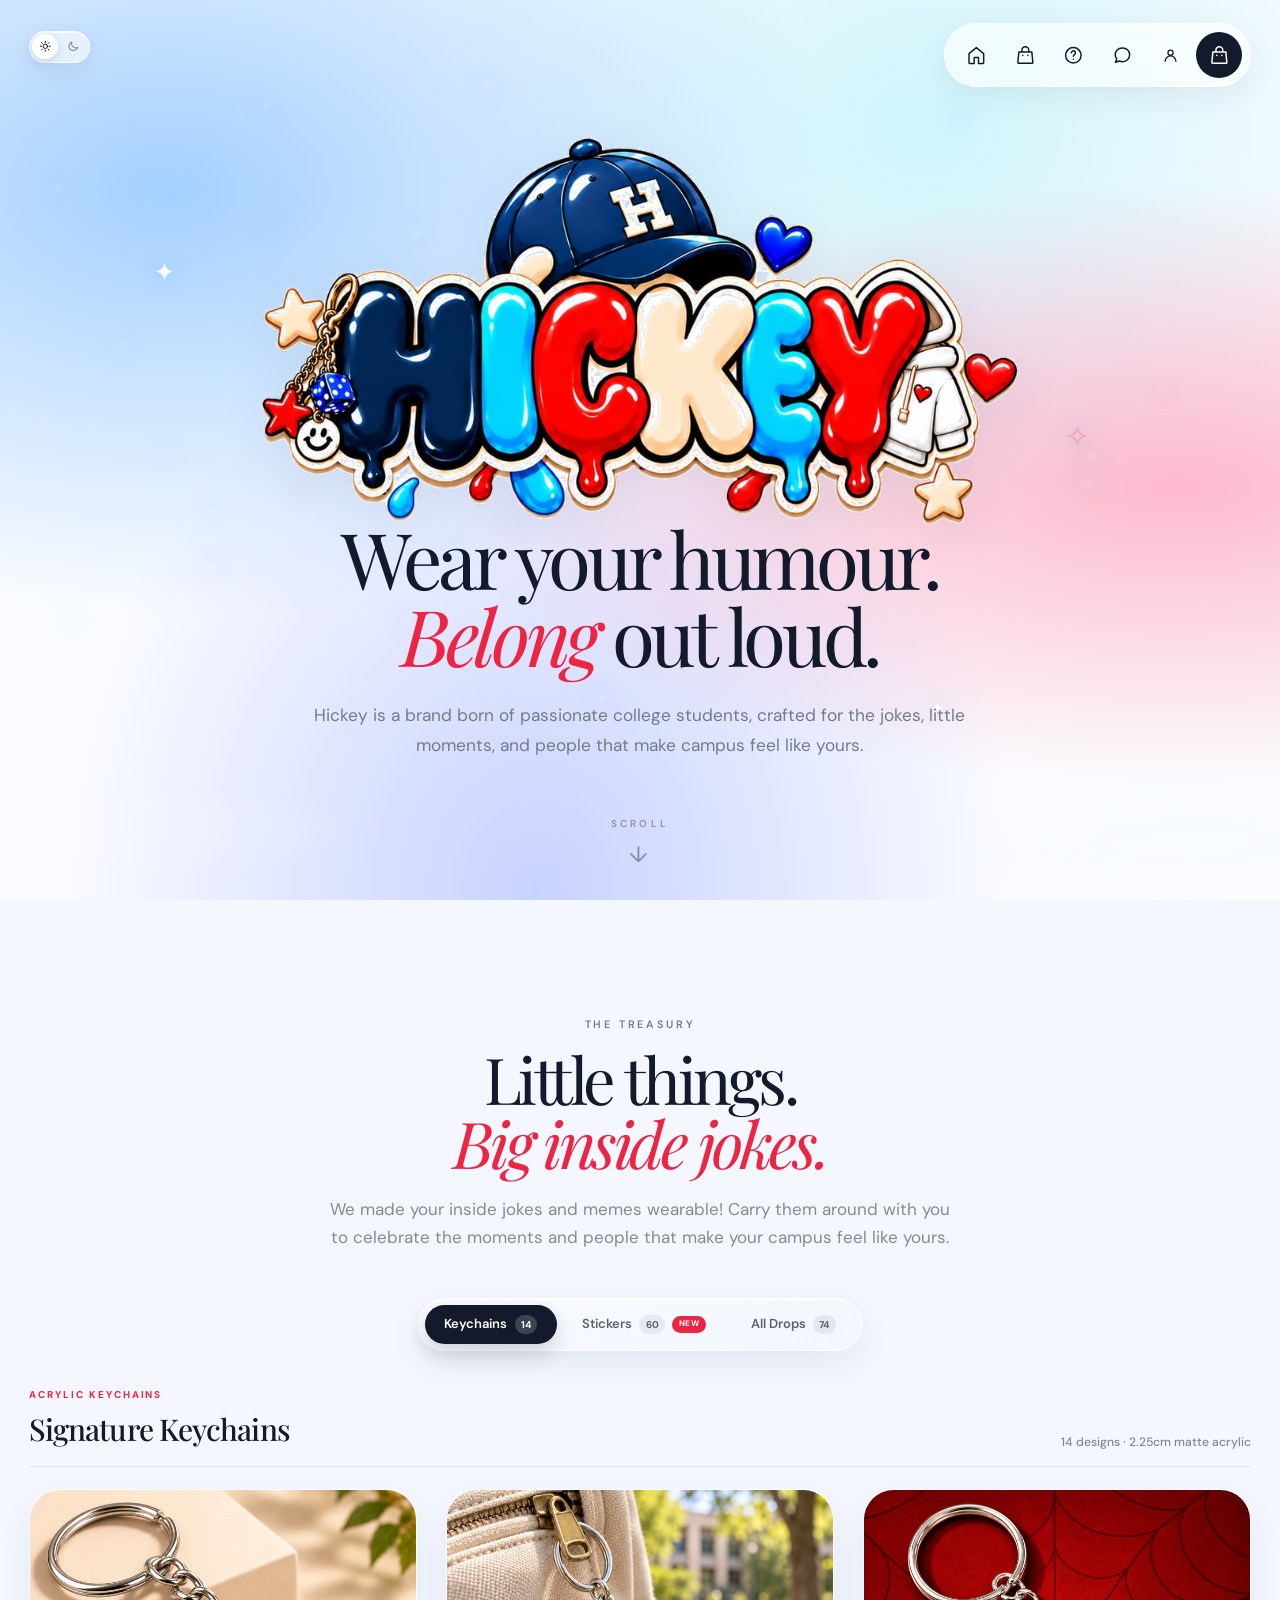
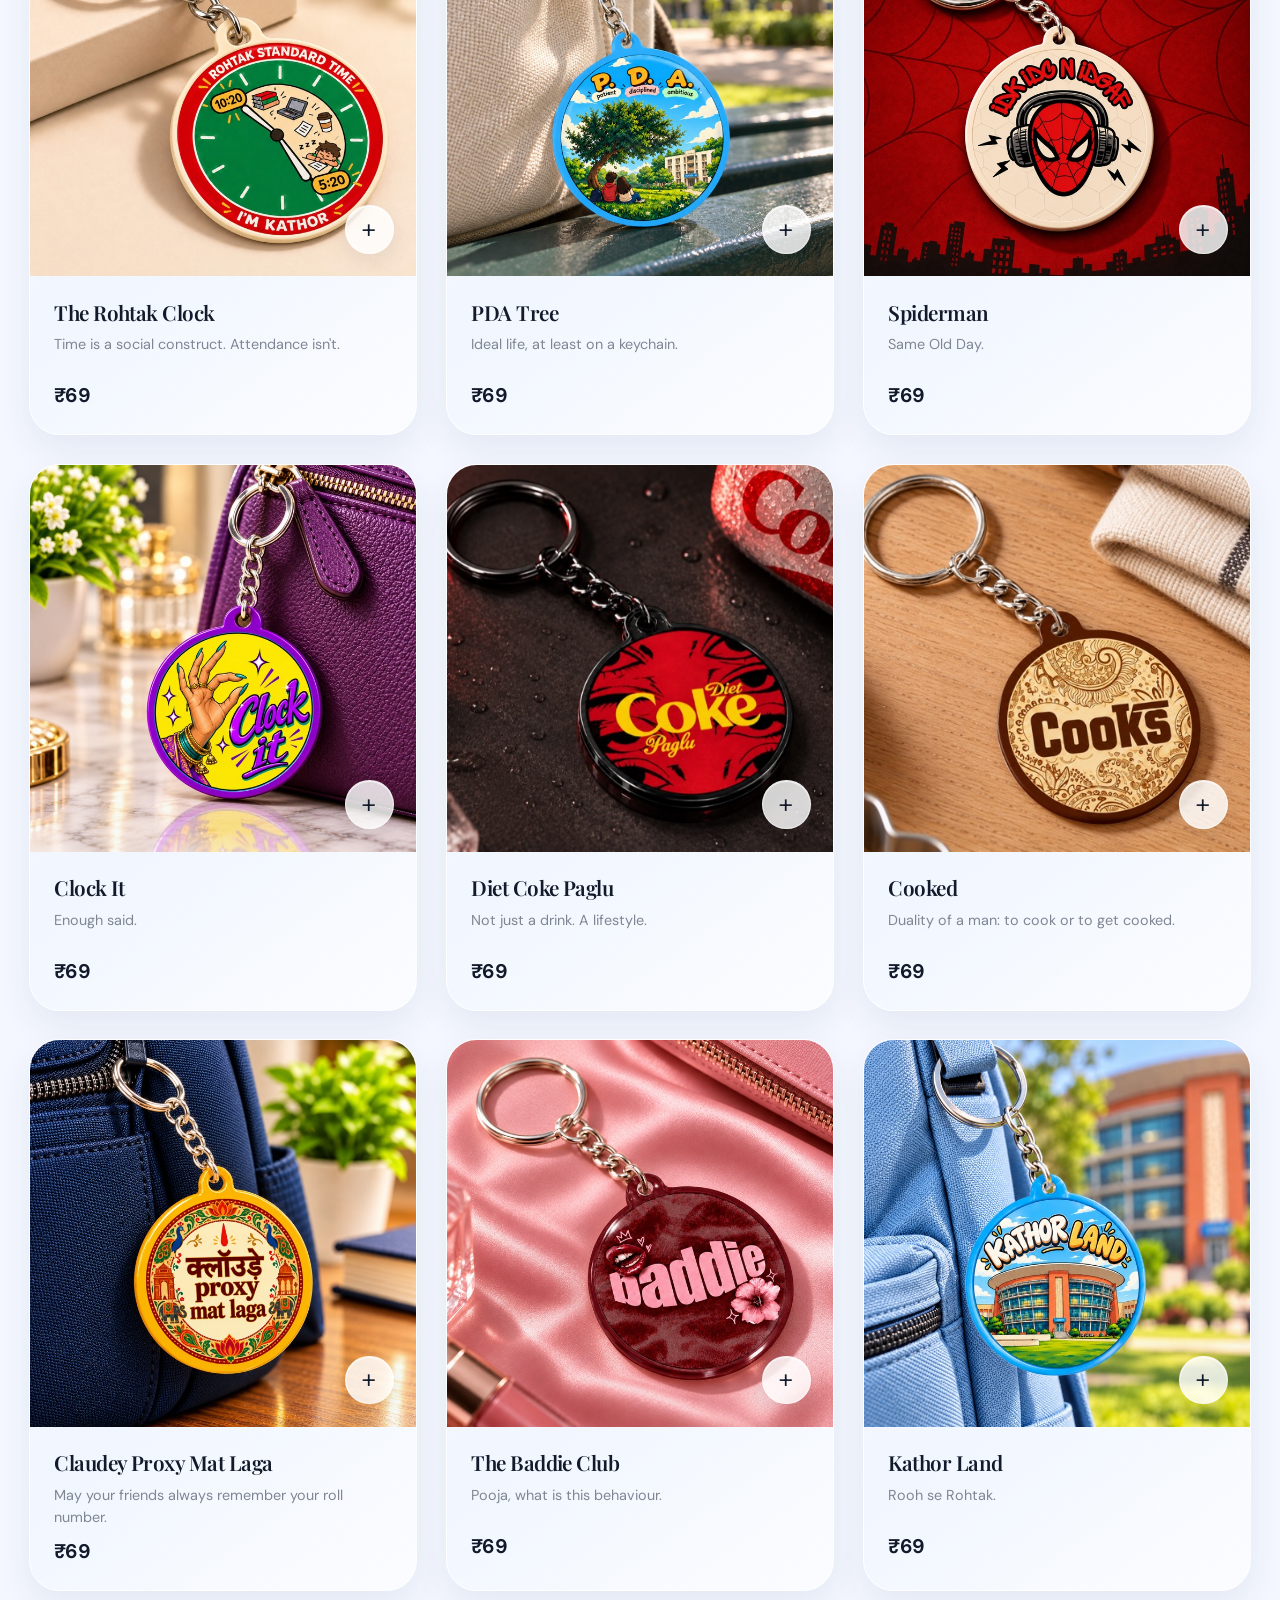
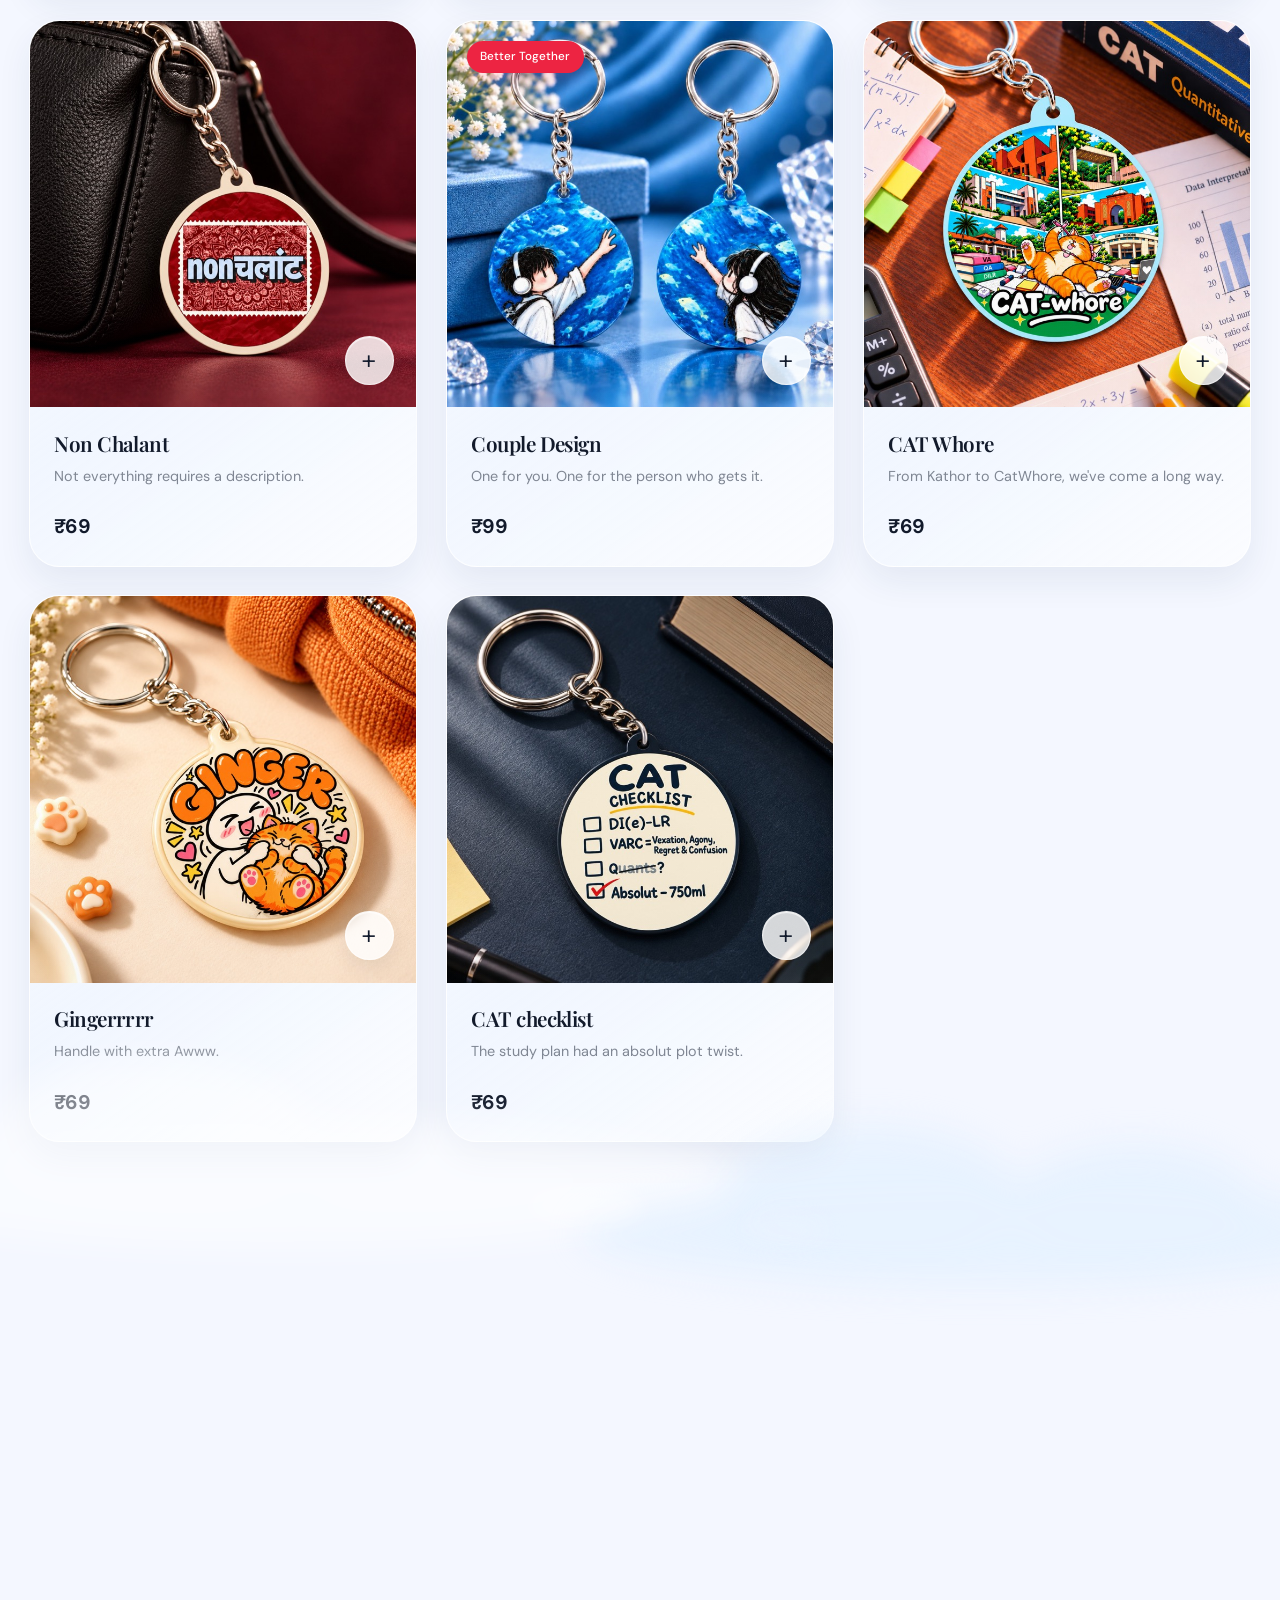
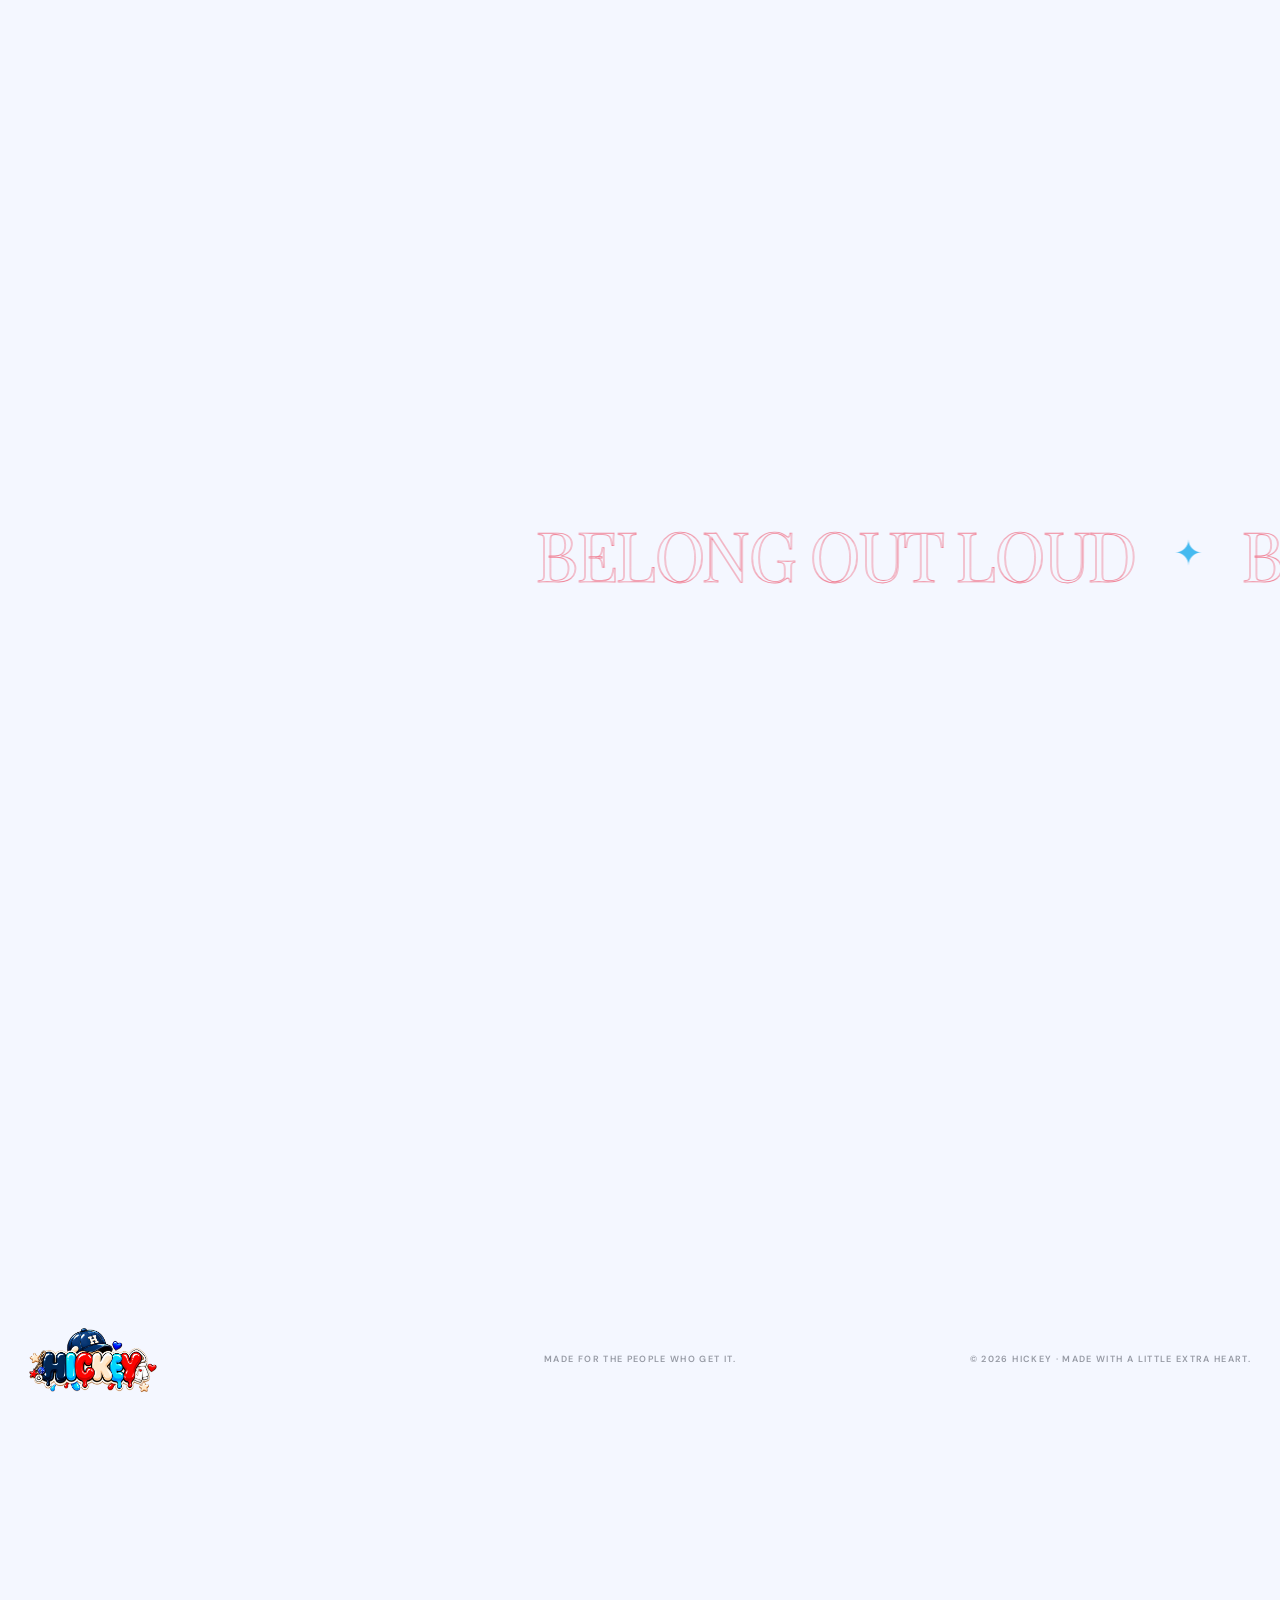
==== index.html @ b0d533a4 "Rebuild logos from high-resolution source artwork" ====
<!doctype html>
<html lang="en">
  <head>
    <meta charset="utf-8">
    <meta name="viewport" content="width=device-width, initial-scale=1, maximum-scale=1, user-scalable=no, viewport-fit=cover">
    <meta name="theme-color" content="#f3f6ff">

    <meta name="description" content="A college inside joke, now wearable. Meet Hickey: little pieces of campus humour, made to keep.">
    <title>Hickey — Wear your humour. Belong out loud.</title>
    <link rel="preconnect" href="https://fonts.googleapis.com">
    <link rel="preconnect" href="https://fonts.gstatic.com" crossorigin>
    <link href="https://fonts.googleapis.com/css2?family=DM+Sans:wght@400;500;600;700&family=Playfair+Display:ital,wght@0,400;0,500;0,600;1,400;1,500&display=swap" rel="stylesheet">
    <link rel="stylesheet" href="styles.css?v=1795721947">
    <script>
      try {
        if (localStorage.getItem("hickey-theme") === "dark") {
          document.documentElement.setAttribute("data-theme", "dark");
        }
      } catch (_) {}
    </script>

    <script src="https://checkout.razorpay.com/v1/checkout.js" defer></script>
    <script src="https://accounts.google.com/gsi/client" async defer></script>
    <script src="stickers-catalog.js?v=1794468130" defer></script>
    <script src="auth-client.js?v=1794468130" defer></script>
    <script src="script.js?v=1795721947" defer></script>
  </head>
  <body>
    <div class="page-glow" aria-hidden="true"></div>
    <div class="grain" aria-hidden="true"></div>

    <button class="theme-slider" id="theme-toggle" type="button" role="switch" aria-checked="false" aria-label="Toggle dark mode" title="Toggle dark mode">
      <span class="theme-slider-icon theme-sun" aria-hidden="true">
        <svg viewBox="0 0 24 24"><circle cx="12" cy="12" r="4.2"/><path d="M12 2.5v2.2M12 19.3v2.2M4.9 4.9l1.6 1.6M17.5 17.5l1.6 1.6M2.5 12h2.2M19.3 12h2.2M4.9 19.1l1.6-1.6M17.5 6.5l1.6-1.6"/></svg>
      </span>
      <span class="theme-slider-icon theme-moon" aria-hidden="true">
        <svg viewBox="0 0 24 24"><path d="M20.2 14.8A8.5 8.5 0 0 1 9.2 3.8a8.5 8.5 0 1 0 11 11Z"/></svg>
      </span>
      <span class="theme-slider-thumb" aria-hidden="true"></span>
    </button>

    <nav class="float-nav" id="float-nav" aria-label="Main navigation">
      <a class="nav-item" href="#home" aria-label="Home" title="Home">
        <svg viewBox="0 0 24 24" aria-hidden="true"><path d="m3.5 10 8.5-7 8.5 7v10.5a1 1 0 0 1-1 1h-5v-7h-5v7h-5a1 1 0 0 1-1-1z"/></svg>
      </a>
      <a class="nav-item" href="#treasury" aria-label="Shop the treasury" title="Shop">
        <svg viewBox="0 0 24 24" aria-hidden="true"><path d="M4.5 8h15l1.2 12a1 1 0 0 1-1 1.1H4.3a1 1 0 0 1-1-1.1zM8 8V6a4 4 0 0 1 8 0v2"/><path d="M9 12v.2M15 12v.2"/></svg>
      </a>
      <a class="nav-item" href="#faq" aria-label="Frequently asked questions" title="FAQs">
        <svg viewBox="0 0 24 24" aria-hidden="true"><circle cx="12" cy="12" r="9"/><path d="M9.7 9a2.35 2.35 0 1 1 3.55 2.03c-.8.46-1.25.96-1.25 1.97M12 16.5v.1"/></svg>
      </a>
      <a class="nav-item" href="#contact" aria-label="Chat with us" title="Chat with us">
        <svg viewBox="0 0 24 24" aria-hidden="true"><path d="M20.5 11.4a8 8 0 0 1-8.4 8 8.8 8.8 0 0 1-3.5-.8L4 20l1.5-3.8a7.5 7.5 0 0 1-1.8-4.8 8 8 0 0 1 8.4-8 8 8 0 0 1 8.4 8Z"/></svg>
      </a>
      <button class="nav-item account-nav" id="open-account" type="button" aria-label="Sign in or create an account" title="Sign in">
        <svg viewBox="0 0 24 24" aria-hidden="true"><circle cx="12" cy="8" r="3.6"/><path d="M4.5 20a7.5 7.5 0 0 1 15 0"/></svg>
      </button>
      <button class="nav-item bag-nav" id="open-bag" aria-label="Open your basket" title="Your basket">
        <svg viewBox="0 0 24 24" aria-hidden="true"><path d="M4.5 8h15l1.2 12a1 1 0 0 1-1 1.1H4.3a1 1 0 0 1-1-1.1zM8 8V6a4 4 0 0 1 8 0v2"/><path d="M9 12v.2M15 12v.2"/></svg>
        <span class="bag-count" id="bag-count" aria-live="polite" hidden>0</span>
      </button>
    </nav>

    <main>
      <section class="hero section-wrap" id="home">
        <div class="hero-spark spark-one" aria-hidden="true">✦</div>
        <div class="hero-spark spark-two" aria-hidden="true">✧</div>
        <div class="hero-spark spark-three" aria-hidden="true">✦</div>
        <div class="firefly-layer" id="firefly-layer" aria-hidden="true"></div>
        <div class="hero-copy">
          <div class="brand-lockup"><img class="hickey-logo" src="assets/hickey-logo-opt.png?v=1795721947" width="960" height="502" fetchpriority="high" decoding="async" alt="Hickey"></div>
          <h1>Wear your humour.<br><em>Belong</em> out loud.</h1>
          <p class="hero-description">Hickey is a brand born of passionate college students, crafted for the jokes, little moments, and people that make campus feel like yours.</p>
          <a class="scroll-cue" href="#treasury"><span>SCROLL</span><span class="scroll-arrow" aria-hidden="true">↓</span></a>
        </div>
      </section>

      <div class="cloud-transition" data-cloud-scroll aria-hidden="true">
        <div class="cloud-form cloud-form-left"></div><div class="cloud-form cloud-form-right"></div>
        <span class="cloud-particle cloud-particle-one"></span><span class="cloud-particle cloud-particle-two"></span>
      </div>

      <section class="treasury section-wrap" id="treasury">
        <div class="section-heading reveal">
          <span class="eyebrow">THE TREASURY</span>
          <h2><span>Little things.</span><br><em><span>Big inside jokes.</span></em></h2>
          <p class="treasury-description">We made your inside jokes and memes wearable! Carry them around with you to celebrate the moments and people that make your campus feel like yours.</p>
        </div>

        <div class="collection-bar-wrap" id="collection-bar-wrap">
          <div class="collection-bar" role="tablist" aria-label="Shop categories">
            <button class="collection-tab is-active" type="button" role="tab" aria-selected="true" data-collection-tab="keychains" data-switch-collection="keychains">
              <span>Keychains</span><em class="tab-count">14</em>
            </button>
            <button class="collection-tab" type="button" role="tab" aria-selected="false" data-collection-tab="stickers" data-switch-collection="stickers">
              <span>Stickers</span><em class="tab-count">60</em><i class="tab-new-dot">NEW</i>
            </button>
            <button class="collection-tab" type="button" role="tab" aria-selected="false" data-collection-tab="all" data-switch-collection="all">
              <span>All Drops</span><em class="tab-count">74</em>
            </button>
          </div>
        </div>

        <div class="collection-panel" id="panel-keychains" data-collection-panel="keychains">
          <div class="collection-subhead">
            <div>
              <span class="collection-kicker">ACRYLIC KEYCHAINS</span>
              <h3>Signature Keychains</h3>
            </div>
            <span class="collection-meta">14 designs · 2.25cm matte acrylic</span>
          </div>
        <div class="product-grid" id="product-grid">
          <article class="product-card snap-tile" data-product-id="kathor-clock">
            <div class="product-photo"><img src="assets/keychain-products-opt/01-rohtak-standard-time.jpg" width="720" height="720" alt="The Rohtak Clock keychain" loading="lazy" decoding="async"><button class="add-button" data-add="kathor-clock" aria-label="Add The Rohtak Clock to your basket">+</button></div>
            <div class="product-info"><h3>The Rohtak Clock</h3><p>Time is a social construct. Attendance isn't.</p><div class="product-price"><strong>₹69</strong></div></div>
          </article>
          <article class="product-card snap-tile" data-product-id="pda">
            <div class="product-photo"><img src="assets/keychain-products-opt/02-pda-campus.jpg" width="720" height="720" alt="PDA Tree keychain" loading="lazy" decoding="async"><button class="add-button" data-add="pda" aria-label="Add PDA Tree to your basket">+</button></div>
            <div class="product-info"><h3>PDA Tree</h3><p>Ideal life, at least on a keychain.</p><div class="product-price"><strong>₹69</strong></div></div>
          </article>
          <article class="product-card snap-tile" data-product-id="submit-mode">
            <div class="product-photo"><img src="assets/keychain-products-opt/03-atp-submit.jpg" width="720" height="720" alt="Spiderman keychain" loading="lazy" decoding="async"><button class="add-button" data-add="submit-mode" aria-label="Add Spiderman to your basket">+</button></div>
            <div class="product-info"><h3>Spiderman</h3><p>Same Old Day.</p><div class="product-price"><strong>₹69</strong></div></div>
          </article>
          <article class="product-card snap-tile" data-product-id="clock-it">
            <div class="product-photo"><img src="assets/keychain-products-opt/04-clock-it.jpg" width="720" height="720" alt="Clock It keychain" loading="lazy" decoding="async"><button class="add-button" data-add="clock-it" aria-label="Add Clock It to your basket">+</button></div>
            <div class="product-info"><h3>Clock It</h3><p>Enough said.</p><div class="product-price"><strong>₹69</strong></div></div>
          </article>
          <article class="product-card snap-tile" data-product-id="coke-paglu">
            <div class="product-photo"><img src="assets/keychain-products-opt/05-diet-coke-paglu.jpg" width="720" height="720" alt="Diet Coke Paglu keychain" loading="lazy" decoding="async"><button class="add-button" data-add="coke-paglu" aria-label="Add Diet Coke Paglu to your basket">+</button></div>
            <div class="product-info"><h3>Diet Coke Paglu</h3><p>Not just a drink. A lifestyle.</p><div class="product-price"><strong>₹69</strong></div></div>
          </article>
          <article class="product-card snap-tile" data-product-id="cooks">
            <div class="product-photo"><img src="assets/keychain-products-opt/06-cooks.jpg" width="720" height="720" alt="Cooked keychain" loading="lazy" decoding="async"><button class="add-button" data-add="cooks" aria-label="Add Cooked to your basket">+</button></div>
            <div class="product-info"><h3>Cooked</h3><p>Duality of a man: to cook or to get cooked.</p><div class="product-price"><strong>₹69</strong></div></div>
          </article>
          <article class="product-card snap-tile" data-product-id="proxy-pass">
            <div class="product-photo"><img src="assets/keychain-products-opt/07-proxy-mat-laga.jpg" width="720" height="720" alt="Claudey Proxy Mat Laga keychain" loading="lazy" decoding="async"><button class="add-button" data-add="proxy-pass" aria-label="Add Claudey Proxy Mat Laga to your basket">+</button></div>
            <div class="product-info"><h3>Claudey Proxy Mat Laga</h3><p>May your friends always remember your roll number.</p><div class="product-price"><strong>₹69</strong></div></div>
          </article>
          <article class="product-card snap-tile" data-product-id="baddie">
            <div class="product-photo"><img src="assets/keychain-products-opt/08-baddie.jpg" width="720" height="720" alt="The Baddie Club keychain" loading="lazy" decoding="async"><button class="add-button" data-add="baddie" aria-label="Add The Baddie Club to your basket">+</button></div>
            <div class="product-info"><h3>The Baddie Club</h3><p>Pooja, what is this behaviour.</p><div class="product-price"><strong>₹69</strong></div></div>
          </article>
          <article class="product-card snap-tile" data-product-id="kathor-land">
            <div class="product-photo"><img src="assets/keychain-products-opt/09-kathor-land.jpg" width="720" height="720" alt="Kathor Land keychain" loading="lazy" decoding="async"><button class="add-button" data-add="kathor-land" aria-label="Add Kathor Land to your basket">+</button></div>
            <div class="product-info"><h3>Kathor Land</h3><p>Rooh se Rohtak.</p><div class="product-price"><strong>₹69</strong></div></div>
          </article>
          <article class="product-card snap-tile" data-product-id="nonchalant">
            <div class="product-photo"><img src="assets/keychain-products-opt/11-nonchalant.jpg" width="720" height="720" alt="Non Chalant keychain" loading="lazy" decoding="async"><button class="add-button" data-add="nonchalant" aria-label="Add Non Chalant to your basket">+</button></div>
            <div class="product-info"><h3>Non Chalant</h3><p>Not everything requires a description.</p><div class="product-price"><strong>₹69</strong></div></div>
          </article>
          <article class="product-card snap-tile" data-product-id="two-friends">
            <div class="product-photo"><span class="badge">Better Together</span><img src="assets/keychain-products-opt/12-two-friends.jpg" width="720" height="720" alt="Couple Design matching keychains" loading="lazy" decoding="async"><button class="add-button" data-add="two-friends" aria-label="Add Couple Design matching pair to your basket">+</button></div>
            <div class="product-info"><h3>Couple Design</h3><p>One for you. One for the person who gets it.</p><div class="product-price"><strong>₹99</strong></div></div>
          </article>
          <article class="product-card snap-tile" data-product-id="campus-cat-nap">
            <div class="product-photo"><img src="assets/keychain-products-opt/13-cat-whore-campus-nap.jpg" width="720" height="720" alt="CAT Whore keychain" loading="lazy" decoding="async"><button class="add-button" data-add="campus-cat-nap" aria-label="Add CAT Whore to your basket">+</button></div>
            <div class="product-info"><h3>CAT Whore</h3><p>From Kathor to CatWhore, we've come a long way.</p><div class="product-price"><strong>₹69</strong></div></div>
          </article>
          <article class="product-card snap-tile" data-product-id="clinger-cat-club">
            <div class="product-photo"><img src="assets/keychain-products-opt/14-clinger-cat-club.jpg" width="720" height="720" alt="Gingerrrrr keychain" loading="lazy" decoding="async"><button class="add-button" data-add="clinger-cat-club" aria-label="Add Gingerrrrr to your basket">+</button></div>
            <div class="product-info"><h3>Gingerrrrr</h3><p>Handle with extra Awww.</p><div class="product-price"><strong>₹69</strong></div></div>
          </article>
          <article class="product-card snap-tile" data-product-id="same-old-day">
            <div class="product-photo"><img src="assets/keychain-products-opt/15-same-old-day.jpg" width="720" height="720" alt="CAT checklist keychain" loading="lazy" decoding="async"><button class="add-button" data-add="same-old-day" aria-label="Add CAT checklist to your basket">+</button></div>
            <div class="product-info"><h3>CAT checklist</h3><p>The study plan had an absolut plot twist.</p><div class="product-price"><strong>₹69</strong></div></div>
          </article>
        </div>
        </div>

        <div class="collection-panel" id="panel-stickers" data-collection-panel="stickers" hidden>
          <div class="collection-subhead" id="stickers">
            <div>
              <span class="collection-kicker">DIE-CUT VINYL DROPS</span>
              <h3>Campus Stickers</h3>
            </div>
            <span class="collection-meta">60 waterproof vinyl stickers · From ₹29</span>
          </div>

          <div class="stickers-toolbar">
            <div class="sticker-pack-filters" id="sticker-pack-filters" role="tablist" aria-label="Filter stickers by category"></div>
            <div class="stickers-toolbar-right">
              <span class="sticker-count-label" id="sticker-count-label">60 stickers · 5 categories</span>
            </div>
          </div>

          <div class="sticker-showcase" id="sticker-showcase"></div>
        </div>
      </section>

      <div class="cloud-transition" data-cloud-scroll aria-hidden="true">
        <div class="cloud-form cloud-form-left"></div><div class="cloud-form cloud-form-right"></div>
        <span class="cloud-particle cloud-particle-one"></span><span class="cloud-particle cloud-particle-two"></span>
      </div>

      <section class="faq-section section-wrap" id="faq">
        <div class="faq-panel reveal">
          <div class="faq-heading">
            <div class="faq-heading-copy">
              <span class="eyebrow">THE HICKEY HELP DESK · NO BORING ANSWERS</span>
              <h2>Questions you<br><em>definitely have.</em></h2>
              <p>A few things you might be wondering. Or not. We're answering anyway.</p>
            </div>
            <div class="faq-graphic" aria-hidden="true">
              <div class="faq-graphic-pill"><span class="faq-badge-dot">✦</span><span>CAMPUS LORE</span></div>
              <div class="faq-graphic-art">
                <span class="faq-sparkle sp-1">✧</span>
                <span class="faq-sparkle sp-2">✦</span>
                <span class="faq-sparkle sp-3">★</span>
                <div class="faq-bubble b-1"><span class="bubble-emoji">💭</span><span class="bubble-text">“Wait, what?”</span></div>
                <div class="faq-bubble b-2"><span class="bubble-tag">ANSWERED</span></div>
              </div>
            </div>
          </div>
          <div class="faq-window">
<div class="faq-list" id="faq-list" role="group" aria-label="Hickey frequently asked questions">
            <button class="faq-item" type="button" aria-controls="faq-answer-card" data-faq-index="01" data-answer="A lifestyle brand for people who think life is too serious and their stuff shouldn&#x27;t be. We make things that let you express yourself without having to explain yourself. From accessories and stickers to T-shirts, caps, and a lot more, we&#x27;re here to give your everyday a little more personality. Your stuff deserves lore too." aria-pressed="false"><span class="faq-number" aria-hidden="true"><svg class="faq-icon" viewBox="0 0 24 24" focusable="false"><path d="M20 13.5 13.5 20a2 2 0 0 1-2.8 0L4 13.3V4h9.3l6.7 6.7a2 2 0 0 1 0 2.8Z"/><circle cx="8.5" cy="8.5" r="1"/></svg></span><span class="faq-question">Okay, but what even is Hickey?</span><span class="faq-toggle" aria-hidden="true">↗</span></button>
            <button class="faq-item" type="button" aria-controls="faq-answer-card" data-faq-index="02" data-answer="Good things take time. Sadly, teleportation isn&#x27;t an option yet. Your order can take up to a week to arrive. We&#x27;ll do our best to get it to you ASAP, so you can start showing off your new favourite thing." aria-pressed="false"><span class="faq-number" aria-hidden="true"><svg class="faq-icon" viewBox="0 0 24 24" focusable="false"><circle cx="12" cy="12" r="9"/><path d="M12 7v5l3.5 2"/></svg></span><span class="faq-question">When will my order arrive?</span><span class="faq-toggle" aria-hidden="true">↗</span></button>
            <button class="faq-item" type="button" aria-controls="faq-answer-card" data-faq-index="03" data-answer="Well, that&#x27;s not the plot twist we wanted. Contact us through the email listed on our website with your order details and a few photos of the damage. We&#x27;ll look into it and do our best to help. No need to assemble a legal team just yet." aria-pressed="false"><span class="faq-number" aria-hidden="true"><svg class="faq-icon" viewBox="0 0 24 24" focusable="false"><path d="M12 20s-7-4.4-7-10a4 4 0 0 1 7-2.6A4 4 0 0 1 19 10c0 5.6-7 10-7 10Z"/><path d="M9 12h6"/></svg></span><span class="faq-question">What if my order arrives damaged?</span><span class="faq-toggle" aria-hidden="true">↗</span></button>
            <button class="faq-item" type="button" aria-controls="faq-answer-card" data-faq-index="04" data-answer="Character development is encouraged. Impulse purchases are a different conversation. But once an order is placed, the plot gets complicated. All sales are final, and we don&#x27;t accept returns." aria-pressed="false"><span class="faq-number" aria-hidden="true"><svg class="faq-icon" viewBox="0 0 24 24" focusable="false"><path d="M20 7v5h-5M4 17v-5h5"/><path d="M5.5 9a7 7 0 0 1 11.7-2L20 12M4 12l2.8 5a7 7 0 0 0 11.7-2"/></svg></span><span class="faq-question">Can I return or cancel my order?</span><span class="faq-toggle" aria-hidden="true">↗</span></button>
            <button class="faq-item" type="button" aria-controls="faq-answer-card" data-faq-index="05" data-answer="A bunch of people with questionable ideas and access to a keychain supplier. The rest is history. Meet the people behind Hickey: Rohan Ranjit, Prabhu Agarwal, Harjaap Singh, Chaitanya Agarwal and Naman Navlani. Five people, one brand, and an ever-growing list of ideas. What could possibly go wrong?" aria-pressed="false"><span class="faq-number" aria-hidden="true"><svg class="faq-icon" viewBox="0 0 24 24" focusable="false"><circle cx="9" cy="8" r="3"/><path d="M3.5 19v-1.2A4.8 4.8 0 0 1 8.3 13h1.4a4.8 4.8 0 0 1 4.8 4.8V19"/><path d="M15 5.3a3 3 0 0 1 0 5.4M17 13.4a4.5 4.5 0 0 1 3.5 4.4V19"/></svg></span><span class="faq-question">Who&#x27;s behind this operation?</span><span class="faq-toggle" aria-hidden="true">↗</span></button>
            <button class="faq-item" type="button" aria-controls="faq-answer-card" data-faq-index="06" data-answer="PLEASE DO. Some of our best ideas might come from people who spend too much time thinking about tiny accessories. We&#x27;d like to think we&#x27;re in good company. Head to the Contact Us section of our website and send your ideas our way. Who knows? Your 2 AM brainwave might just become our next drop." aria-pressed="false"><span class="faq-number" aria-hidden="true"><svg class="faq-icon" viewBox="0 0 24 24" focusable="false"><path d="M9 18h6M10 21h4M8.5 14.5a6 6 0 1 1 7 0c-.8.6-1.3 1.5-1.5 2.5h-4c-.2-1-.7-1.9-1.5-2.5Z"/><path d="M12 2v1M4.9 4.9l.8.8M19.1 4.9l-.8.8"/></svg></span><span class="faq-question">Can I suggest a design?</span><span class="faq-toggle" aria-hidden="true">↗</span></button>
            <button class="faq-item" type="button" aria-controls="faq-answer-card" data-faq-index="07" data-answer="We&#x27;ve put up our best prices, keeping the student budget in mind. We know the struggle. Keep an eye out for offers, too. You never know when something good might drop. Broke is temporary. Drip is forever. Though we&#x27;d advise you to keep your mess budget separate from your drip budget." aria-pressed="false"><span class="faq-number" aria-hidden="true"><svg class="faq-icon" viewBox="0 0 24 24" focusable="false"><path d="M4 5h16v4a3 3 0 0 0 0 6v4H4v-4a3 3 0 0 0 0-6V5Z"/><path d="M12 7v2M12 15v2M12 10v4"/></svg></span><span class="faq-question">Any discounts, or must I use my student budget?</span><span class="faq-toggle" aria-hidden="true">↗</span></button>
            <button class="faq-item" type="button" aria-controls="faq-answer-card" data-faq-index="08" data-answer="Oh, you have NO idea. We&#x27;re doing regular drops, with new designs and product categories brewing behind the scenes. Stickers, T-shirts, caps, and plenty more are in the works. This is just one of many drops to come. Stay tuned, stay chronically online, and keep an eye out. The lore is loading." aria-pressed="false"><span class="faq-number" aria-hidden="true"><svg class="faq-icon" viewBox="0 0 24 24" focusable="false"><path d="M5 4h14v16H5zM8 8h8M8 12h8M8 16h5"/><path d="M3 6v15h14"/></svg></span><span class="faq-question">Is this the entire catalogue?</span><span class="faq-toggle" aria-hidden="true">↗</span></button>
            <button class="faq-item" type="button" aria-controls="faq-answer-card" data-faq-index="09" data-answer="And waste a perfectly good personality on just your keys? Absolutely not. Bags, backpacks, zippers, pencil cases — anywhere that needs a little more personality. Express yourself. Your plain backpack has suffered enough." aria-pressed="false"><span class="faq-number" aria-hidden="true"><svg class="faq-icon" viewBox="0 0 24 24" focusable="false"><rect x="5" y="7" width="14" height="14" rx="3"/><path d="M9 7V5a3 3 0 0 1 6 0v2M5 12h14M12 12v4"/></svg></span><span class="faq-question">Can I put the keychains somewhere other than my keys?</span><span class="faq-toggle" aria-hidden="true">↗</span></button>
          </div>
          <div class="faq-answer-card" id="faq-answer-card" aria-live="polite" aria-atomic="true"><div class="faq-answer-top"><span class="faq-answer-label" id="faq-answer-label">NOW READING · QUESTION 01</span><span class="faq-answer-flair" aria-hidden="true">✦</span></div><h3 id="faq-selected-question">Okay, but what even is Hickey?</h3><p id="faq-selected-answer">A lifestyle brand for people who think life is too serious and their stuff shouldn't be. We make things that let you express yourself without having to explain yourself. From accessories and stickers to T-shirts, caps, and a lot more, we're here to give your everyday a little more personality. Your stuff deserves lore too.</p></div>
</div>
        </div>
      </section>

      <div class="marquee" aria-hidden="true"><div class="marquee-track" id="marquee-track"><div class="marquee-flow"><span>BELONG OUT LOUD</span><i>✦</i><span>BELONG OUT LOUD</span><i>✦</i><span>BELONG OUT LOUD</span><i>✦</i><span>BELONG OUT LOUD</span><i>✦</i></div></div></div>

      <section class="join section-wrap" id="contact">
        <div class="join-card reveal">
          <div class="join-spark" aria-hidden="true">✦</div>
          <span class="eyebrow">YOUR TURN TO CREATE</span>
          <h2>Got a thought? <em>Send it over.</em></h2>
          <p>Pitch a new inside joke, tell us what’s on your mind, or dream up a tiny legend made just for you.</p>
          <div class="join-actions">
            <button class="button button-red" type="button" data-contact-type="suggestion">Suggest an idea <span aria-hidden="true">✦</span></button>
            <button class="button button-outline" type="button" data-contact-type="feedback">Feedback or a question <span aria-hidden="true">↗</span></button>
          </div>
          <div class="join-custom-action">
            <span class="custom-divider" aria-hidden="true">OR GO FULL ONE-OF-ONE</span>
            <button class="button button-custom" type="button" data-contact-type="custom">Request a custom design <span aria-hidden="true">✳</span></button>
            <small>For a highly personalized design made in a small production run.</small>
          </div>
        </div>
      </section>
    </main>

    <footer class="site-footer section-wrap">
      <a class="footer-logo" href="#home" aria-label="Hickey home"><img src="assets/hickey-logo-opt.png?v=1795721947" width="960" height="502" loading="lazy" decoding="async" alt=""></a>
      <span>MADE FOR THE PEOPLE WHO GET IT.</span>
      <span>© <span id="year"></span> HICKEY · MADE WITH A LITTLE EXTRA HEART.</span>
      
    </footer>

    <div class="contact-layer" id="contact-layer" aria-hidden="true">
      <section class="contact-card" role="dialog" aria-modal="true" aria-labelledby="contact-title">
        <button class="icon-button contact-close" id="close-contact" type="button" aria-label="Close form">×</button>
        <span class="eyebrow" id="contact-eyebrow">A LITTLE IDEA, BIG LORE</span>
        <h2 id="contact-title">Pitch us a <em>new inside joke.</em></h2>
        <p class="contact-intro" id="contact-intro">What should we make next? Give us the punchline, the reference, or just the chaotic first thought.</p>
        <form id="contact-form">
          <label class="contact-field-label" for="contact-message">Your message</label>
          <textarea id="contact-message" name="message" rows="4" maxlength="1600" required placeholder="Type your idea here…"></textarea>
          <div class="contact-extra" id="contact-extra" hidden>
            <label class="contact-field-label" for="contact-name">Name <span>(optional)</span></label>
            <input id="contact-name" name="name" autocomplete="name" maxlength="100" placeholder="What should we call you?">
            <label class="contact-field-label" for="contact-quantity" id="contact-quantity-label" hidden>Small production run <span>(rough estimate)</span></label>
            <input id="contact-quantity" name="quantity" type="number" min="2" max="100" placeholder="How many pieces?" hidden>
          </div>
          <button class="button button-dark contact-submit" id="contact-submit" type="submit">Send</button>
          <p class="contact-note" id="contact-note" role="status">Your message goes directly to our team in our store dashboard.</p>
        </form>

        <div class="contact-team" aria-label="Direct team contacts">
          <span class="contact-team-title">Or call / WhatsApp us directly:</span>
          <div class="contact-team-list">
            <a class="contact-team-chip" href="tel:+918956442297"><span>Prabhu</span><strong>+91 89564 42297</strong></a>
            <a class="contact-team-chip" href="tel:+918707312125"><span>Chaitanya</span><strong>+91 87073 12125</strong></a>
            <a class="contact-team-chip" href="tel:+918660850435"><span>Rohan</span><strong>+91 86608 50435</strong></a>
            <a class="contact-team-chip" href="tel:+918770794490"><span>Naman Navlani</span><strong>+91 87707 94490</strong></a>
            <a class="contact-team-chip" href="tel:+917015338429"><span>Harjaap</span><strong>+91 70153 38429</strong></a>
          </div>
        </div>
      </section>
    </div>
    <div class="scrim" id="scrim"></div>
    <div class="product-preview-layer" id="product-preview-layer" aria-hidden="true">
      <section class="product-preview" role="dialog" aria-modal="true" aria-labelledby="preview-title">
        <button class="icon-button preview-close" id="close-product-preview" aria-label="Close product preview">×</button>
        <div class="preview-photo"><img id="preview-image" src="" alt=""></div>
        <div class="preview-copy">
          <span class="eyebrow" id="preview-eyebrow">A LITTLE CAMPUS LEGEND</span>
          <h2 id="preview-title"></h2>
          <p id="preview-description"></p>
          <div class="preview-specs" aria-label="Product specifications">
            <div class="spec-pill"><span>Size</span><strong id="preview-spec-size">2.25cm radius</strong></div>
            <div class="spec-pill"><span>Material</span><strong id="preview-spec-material">Acrylic</strong></div>
          </div>
          <div class="preview-purchase"><strong id="preview-price"></strong><span>· UPI via Razorpay</span></div>
          <button class="button button-dark preview-add" id="preview-add" type="button">Add to basket <span aria-hidden="true">＋</span></button>
          <div class="preview-quantity" id="preview-quantity" aria-label="Product quantity" hidden><button type="button" id="preview-minus" aria-label="Remove one">−</button><span id="preview-quantity-count" aria-live="polite">1</span><button type="button" id="preview-plus" aria-label="Add one">+</button></div>
          <p class="preview-note" id="preview-note">A small keepsake for your keys, bag, or favourite person.</p>
        </div>
      </section>
    </div>
    <aside class="basket-drawer" id="basket-drawer" aria-labelledby="basket-title" aria-hidden="true">
      <div class="drawer-head"><h2 id="basket-title"><svg class="drawer-bag-icon" viewBox="0 0 24 24" aria-hidden="true"><path d="M4.5 8h15l1.2 12a1 1 0 0 1-1 1.1H4.3a1 1 0 0 1-1-1.1zM8 8V6a4 4 0 0 1 8 0v2"/></svg>Your Basket</h2><button class="icon-button close-bag" id="close-bag" aria-label="Close basket">×</button></div>
      <div class="basket-items" id="basket-items"></div>
      <div class="basket-empty" id="basket-empty"><div class="empty-star">✦</div><h3>Your basket is waiting.</h3><p>Pop a little joy in there.</p><button class="button button-dark" id="empty-shop">Explore the Treasury</button></div>
      <div class="drawer-bottom" id="drawer-bottom">
        <div class="basket-total"><span>Total</span><strong id="basket-total">₹0</strong></div>
        <button class="button button-dark place-order" id="start-checkout">Continue to checkout</button>
        <p class="drawer-note">Secure UPI payment by Razorpay at checkout.</p>
      </div>
    </aside>

    <div class="checkout-layer" id="checkout-layer" aria-hidden="true">
      <section class="checkout-card" role="dialog" aria-modal="true" aria-labelledby="checkout-title">
        <button class="icon-button checkout-close" id="close-checkout" aria-label="Close checkout">×</button>
        <div class="checkout-layout" id="checkout-layout">
          <aside class="checkout-summary-panel" aria-label="Your order summary">
            <a class="checkout-brand" href="#home"><img src="assets/hickey-logo-opt.png?v=1795721947" width="960" height="502" loading="lazy" decoding="async" alt="Hickey"></a>
            <h3>Basket<br><em>of joy.</em></h3>
            <div class="checkout-summary-items" id="checkout-summary-items"></div>
            <div class="checkout-summary-total"><span>Total</span><strong id="checkout-sidebar-total">₹0</strong></div>
            <p class="checkout-summary-foot"><span aria-hidden="true">✦</span> Carefully packed, ready to make someone smile.</p>
          </aside>
          <div class="checkout-content" id="checkout-content">
          <div class="checkout-step-label"><span>01</span><span>DELIVERY &amp; PAYMENT</span></div>
          <span class="eyebrow">ALMOST THERE</span>
          <h2 id="checkout-title">Your Hickey is <em>almost home.</em></h2>
          <p class="checkout-intro" id="checkout-intro">Where should we send your inside joke?</p>
          <form id="checkout-form">
            <label class="field"><span class="sr-only">Delivery address (include dorm number)</span><svg class="field-icon" viewBox="0 0 24 24" aria-hidden="true"><path d="M19 10c0 5-7 11-7 11S5 15 5 10a7 7 0 1 1 14 0Z"/><circle cx="12" cy="10" r="2.2"/></svg><input name="address" autocomplete="street-address" placeholder="Address (include dorm number)" required minlength="8"></label>
            <label class="field"><span class="sr-only">Phone number</span><svg class="field-icon" viewBox="0 0 24 24" aria-hidden="true"><path d="M7 3h3l1.5 4-2 1.7a15 15 0 0 0 5.8 5.8L17 12.5l4 1.5v3a3 3 0 0 1-3.2 3A16.8 16.8 0 0 1 4 6.2 3 3 0 0 1 7 3Z"/></svg><input name="phone" autocomplete="tel" placeholder="Phone number" inputmode="tel" required minlength="10" maxlength="15"></label>
            <div class="order-summary"><span id="checkout-item-summary">0 item(s)</span><strong id="checkout-total">₹0</strong></div>
            <fieldset class="payment-methods">
              <legend>Payment</legend>
              <div class="payment-choice selected"><span class="payment-mark" aria-hidden="true"></span><span><strong>Razorpay Checkout</strong><small>UPI and other methods enabled for this account</small></span><span class="razorpay-wordmark">razorpay</span></div>
            </fieldset>
            <button class="button button-dark submit-order" id="submit-order" type="submit">Continue to secure payment</button>
            <p class="payment-message" id="payment-message" role="status"></p>
            <p class="secure-note"><span aria-hidden="true">✦</span> Your details stay with Hickey and are used to deliver your order.</p>
          </form>
          </div>
        </div>
        <div class="order-success" id="order-success" hidden>
          <div class="success-check">✓</div>
          <span class="eyebrow">YOU’RE ONE OF US NOW</span>
          <h2 id="success-title">Your inside joke is <em>on its way.</em></h2>
          <p id="success-message">We’ll be in touch when your Hickey is getting ready to ship.</p>
          <button class="button button-dark" id="continue-shopping">Keep exploring</button>
        </div>
      </section>
    </div>
    <div class="account-layer" id="account-layer" aria-hidden="true">
      <section class="account-card" role="dialog" aria-modal="true" aria-labelledby="account-title">
        <button class="icon-button account-close" id="close-account" type="button" aria-label="Close account dialog">×</button>
        <div class="account-body" id="account-auth-view">
          <span class="eyebrow">YOUR HICKEY ACCOUNT</span>
          <h2 id="account-title">Sign in to save your basket.</h2>
          <p id="account-description" class="account-description">Sign in to keep your basket and order history in sync.</p>
          <div class="account-mode-switch" role="group" aria-label="Account action">
            <button id="account-login-tab" type="button" aria-pressed="true">Sign in</button>
            <button id="account-signup-tab" type="button" aria-pressed="false">Create new account</button>
          </div>
          <form id="account-form">
            <label class="account-field" id="account-name-field" hidden><span>Full name / Username</span><input id="account-name" name="name" type="text" autocomplete="name" minlength="2" maxlength="100" placeholder="Your name or username"></label>
            <label class="account-field"><span id="account-email-label">Email or username</span><input id="account-email" name="email" type="text" autocomplete="username" required maxlength="254" placeholder="Email address or username"></label>
            <label class="account-field"><span>Password</span><input id="account-password" name="password" type="password" autocomplete="current-password" required minlength="1" maxlength="128" placeholder="Password"></label>
            <button class="button button-dark account-submit" id="account-submit" type="submit">Sign in</button>
          </form>
          <p class="account-switch-prompt"><span id="account-switch-text">Logging in for the first time?</span> <button type="button" id="account-switch-mode" class="account-switch-link">Create new account</button></p>
          <p class="account-status" id="account-status" role="status" aria-live="polite"></p>
          <div class="account-divider"><span>or</span></div>
          <div id="google-signin" class="google-signin"></div>
          <p id="google-auth-unconfigured" class="google-auth-note" hidden>Google sign-in will be available after its client ID is configured.</p>
        </div>
        <div class="account-body" id="account-profile-view" hidden>
          <span class="eyebrow">YOUR ACCOUNT</span>
          <h2>Your Hickey <em>profile.</em></h2>
          <div class="account-profile-bar">
            <div class="account-profile-meta">
              <strong id="account-name-display" class="account-name-display"></strong>
              <span class="account-email-sub" id="account-email-display"></span>
            </div>
            <button class="button account-signout-inline" id="account-signout-top" type="button">Sign out</button>
          </div>

          <section class="account-details-section" aria-labelledby="account-details-title">
            <div class="account-orders-heading">
              <h3 id="account-details-title">Account details</h3>
              <button type="button" id="toggle-account-details" class="account-refresh">Edit details</button>
            </div>
            <form id="account-details-form" class="account-details-form" hidden>
              <label class="account-field"><span>Full name</span><input id="profile-name" name="name" type="text" autocomplete="name" required minlength="2" maxlength="100"></label>
              <label class="account-field"><span>Email ID</span><input id="profile-email" name="email" type="email" autocomplete="email" required maxlength="254"></label>
              <label class="account-field"><span>Phone number</span><input id="profile-phone" name="phone" type="tel" autocomplete="tel" placeholder="10-digit mobile number"></label>
              <label class="account-field"><span>Delivery address (include dorm number)</span><input id="profile-address" name="address" type="text" autocomplete="street-address" placeholder="Room / Dorm / Hostel & Campus"></label>
              <button class="button button-dark" id="profile-save-btn" type="submit" style="width:100%; min-height:46px; margin-top:8px;">Save details</button>
              <p class="account-status" id="profile-save-status" role="status" aria-live="polite"></p>
            </form>
          </section>

          <section class="account-orders" aria-labelledby="account-orders-title">
            <div class="account-orders-heading"><h3 id="account-orders-title">Confirmed orders</h3><button type="button" id="account-refresh-orders" class="account-refresh">Refresh</button></div>
            <div id="account-failed-banner" class="account-failed-banner" hidden>
              <strong>Payment failed — order not placed.</strong>
              <span>One or more recent payment attempts were incomplete or rejected by Razorpay. No charge was captured and the order was not accepted.</span>
            </div>
            <div id="account-orders-list" class="account-orders-list"></div>
            <p id="account-orders-empty" class="account-orders-empty" hidden>No confirmed orders yet. Your confirmed orders will appear here once payment is successful.</p>
          </section>
          <p class="account-status" id="account-profile-status" role="status" aria-live="polite"></p>
          <button class="button account-signout" id="account-signout" type="button">Sign out</button>
        </div>
      </section>
    </div>
    <div class="toast" id="toast" role="status" aria-live="polite"></div>

  </body>
</html>
---- styles.css ----
:root {
  color-scheme: light;
  --ink: #121a2b;
  --muted: #818795;
  --red: #ed2442;
  --red-deep: #cc1737;
  --sky: #45baf0;
  --cream: #fff1d7;
  --paper: rgba(255,255,255,.72);
  --serif: "Playfair Display", Georgia, serif;
  --sans: "DM Sans", Inter, ui-sans-serif, system-ui, -apple-system, sans-serif;
  --shadow: 0 26px 70px rgba(32, 50, 88, .09);
}

* { box-sizing: border-box; }
html { scroll-behavior: smooth; scroll-padding-top: 90px; zoom: .9; }
body { margin: 0; min-width: 320px; color: var(--ink); background: #f4f7ff; font-family: var(--sans); font-size: 16px; line-height: 1.55; overflow-x: hidden; }
body.modal-open { overflow: hidden; }
button, input { font: inherit; }
button, a { -webkit-tap-highlight-color: transparent; }
button { color: inherit; }
a { color: inherit; }
::selection { color: #fff; background: var(--red); }

.page-glow { position: fixed; z-index: -2; inset: 0; pointer-events: none; background: radial-gradient(ellipse at 13% 21%, rgba(137,194,255,.76), transparent 43%), radial-gradient(ellipse at 92% 54%, rgba(255,151,180,.66), transparent 44%), radial-gradient(ellipse at 42% 99%, rgba(175,190,255,.68), transparent 46%), radial-gradient(ellipse at 72% 14%, rgba(114,228,244,.32), transparent 38%), #fbfcff; }
.grain { position: fixed; z-index: 20; inset: 0; pointer-events: none; opacity: .12; background-image: url("data:image/svg+xml,%3Csvg viewBox='0 0 180 180' xmlns='http://www.w3.org/2000/svg'%3E%3Cfilter id='n'%3E%3CfeTurbulence type='fractalNoise' baseFrequency='.8' numOctaves='3' stitchTiles='stitch'/%3E%3C/filter%3E%3Crect width='100%25' height='100%25' filter='url(%23n)' opacity='.13'/%3E%3C/svg%3E"); }
.section-wrap { width: min(100% - 64px, 2300px); margin-inline: auto; }
.sr-only { position: absolute; width: 1px; height: 1px; padding: 0; margin: -1px; overflow: hidden; clip: rect(0,0,0,0); white-space: nowrap; border: 0; }

.float-nav { position: fixed; z-index: 30; top: 26px; right: max(32px, calc((100vw - 2300px) / 2)); display: flex; align-items: center; gap: 3px; padding: 9px; border: 1px solid rgba(255,255,255,.9); border-radius: 999px; background: rgba(255,255,255,.62); box-shadow: 0 10px 34px rgba(36,49,77,.08); backdrop-filter: blur(20px); transition: transform .42s cubic-bezier(.2,.8,.2,1), opacity .3s ease; }
.float-nav.nav-away { transform: translateY(-150%); opacity: 0; }
.nav-item { position: relative; display: grid; place-items: center; width: 51px; height: 51px; border: 0; border-radius: 50%; background: transparent; text-decoration: none; cursor: pointer; transition: color .25s, background .25s, transform .25s; }
.nav-item:hover, .nav-item:focus-visible { color: var(--red); background: #f5f6fa; outline: none; transform: translateY(-2px); }
.nav-item svg { width: 23px; height: 23px; fill: none; stroke: currentColor; stroke-width: 1.7; stroke-linecap: round; stroke-linejoin: round; }
.bag-nav { background: var(--ink); color: white; }
.bag-nav:hover, .bag-nav:focus-visible { color: white; background: var(--red); }
.bag-count { position: absolute; top: -2px; right: -2px; display: grid; place-items: center; min-width: 19px; height: 19px; padding: 0 4px; border: 2px solid white; border-radius: 20px; color: white; background: var(--red); font-size: 10px; font-weight: 700; line-height: 1; }
.bag-count[hidden] { display: none; }

.hero { position: relative; display: grid; min-height: max(780px, min(1240px, 100svh)); place-items: center; padding-top: 62px; padding-bottom: 42px; zoom: 1.111111; }
.hero-copy { position: relative; z-index: 1; width: min(100%, 880px); text-align: center; }
.eyebrow { display: inline-flex; align-items: center; gap: 11px; color: #747b8a; font-size: 12px; font-weight: 600; letter-spacing: .26em; line-height: 1.5; text-transform: uppercase; }
.hero-eyebrow { margin-bottom: 23px; padding: 10px 23px; border: 1px solid rgba(255,255,255,.96); border-radius: 99px; background: rgba(255,255,255,.62); box-shadow: 0 7px 30px rgba(29,44,77,.04); color: #656b77; font-size: 13px; letter-spacing: .28em; }
.red-dot { width: 9px; height: 9px; border-radius: 50%; background: var(--red); box-shadow: 0 0 0 4px rgba(237,36,66,.08); }
.brand-lockup { width: min(760px, 82vw); margin: -1px auto -10px; }
.hickey-logo { display: block; width: 100%; height: auto; overflow: visible; filter: drop-shadow(0 10px 24px rgba(18,26,43,.07)); }
html.motion-ready .hero.is-active .brand-lockup { animation: hero-logo-enter .95s .12s cubic-bezier(.19,1,.22,1) both; }
html.motion-ready .hero.is-active .hickey-logo { animation: logo-float 5s 1.1s ease-in-out infinite; }
html.motion-ready .hero.is-active h1 { animation: hero-rise .82s .28s cubic-bezier(.2,.8,.2,1) both; }
html.motion-ready .hero.is-active .hero-description { animation: hero-rise .82s .42s cubic-bezier(.2,.8,.2,1) both; }
.hero h1, .section-heading h2, .join-card h2, .checkout-card h2 { margin: 0; font-family: var(--serif); font-size: clamp(3rem, 6.1vw, 5.4rem); font-weight: 400; letter-spacing: -.055em; line-height: .99; }
.hero h1 em, .section-heading h2 em, .join-card h2 em, .checkout-card h2 em { color: var(--red); font-weight: 400; }
.hero-description { max-width: 680px; margin: 27px auto 27px; color: #747b88; font-size: clamp(1rem, 1.35vw, 1.15rem); line-height: 1.7; }
.hero-actions, .join-actions { display: flex; flex-wrap: wrap; justify-content: center; gap: 13px; }
.button { display: inline-flex; min-height: 55px; align-items: center; justify-content: center; gap: 12px; padding: 0 27px; border: 1px solid transparent; border-radius: 999px; text-decoration: none; font-size: 15px; font-weight: 600; cursor: pointer; transition: transform .22s ease, background .22s ease, border-color .22s ease, color .22s ease, box-shadow .22s ease; }
.button:hover { transform: translateY(-3px); }
.button:focus-visible, .icon-button:focus-visible, .add-button:focus-visible { outline: 3px solid rgba(69,186,240,.58); outline-offset: 3px; }
.button-dark { color: white; background: var(--ink); box-shadow: 0 13px 28px rgba(18,26,43,.13); }
.button-dark:hover { background: #202b42; box-shadow: 0 17px 35px rgba(18,26,43,.2); }
.button-light { color: var(--ink); border-color: rgba(255,255,255,.95); background: rgba(255,255,255,.74); box-shadow: 0 10px 28px rgba(29,44,77,.05); }
.button-light:hover { background: white; }
.button-red { color: #fff; background: var(--red); box-shadow: 0 12px 30px rgba(237,36,66,.19); }
.button-red:hover { background: var(--red-deep); }
.button-outline { color: #fff; border-color: rgba(255,255,255,.2); background: transparent; }
.button-outline:hover { border-color: rgba(255,255,255,.65); background: rgba(255,255,255,.06); }
.scroll-cue { position: absolute; top: calc(100% + 29px); left: 50%; display: grid; justify-items: center; gap: 7px; color: #8d93a0; text-decoration: none; font-size: 10px; font-weight: 600; letter-spacing: .33em; transform: translateX(-50%); }
.scroll-arrow { color: #858c9b; font-size: 22px; font-weight: 400; animation: arrow-bob 1.8s ease-in-out infinite; }
.hero-spark { position: absolute; color: rgba(255,255,255,.95); text-shadow: 0 0 20px rgba(69,186,240,.7); animation: twinkle 4s ease-in-out infinite; }
.spark-one { top: 28%; left: 10%; font-size: 26px; }
.spark-two { top: 46%; right: 13%; color: #f6a3b0; font-size: 30px; animation-delay: 1s; }
.spark-three { bottom: 20%; right: 25%; font-size: 15px; animation-delay: 2s; }
.firefly-layer { position: absolute; z-index: 0; inset: 2% -4% 8%; overflow: hidden; pointer-events: none; }
.firefly { position: absolute; top: var(--y); left: var(--x); width: var(--size); height: var(--size); border-radius: 50%; opacity: .12; background: #fff; box-shadow: 0 0 7px 2px rgba(255,255,255,.95), 0 0 19px 5px rgba(91,178,255,.75), 0 0 30px 8px rgba(240,93,133,.25); animation: firefly-pulse var(--duration) var(--delay) ease-in-out infinite; will-change: opacity, transform; }
.firefly:nth-child(3n) { background: #bcecff; box-shadow: 0 0 8px 3px rgba(188,236,255,.98), 0 0 22px 7px rgba(69,186,240,.85); }
.firefly:nth-child(4n) { background: #ffd2d9; box-shadow: 0 0 8px 3px rgba(255,210,217,.98), 0 0 22px 7px rgba(237,36,66,.42); }

.treasury { padding-top: 124px; padding-bottom: 140px; }
.cloud-transition { position: relative; z-index: 2; height: 0; pointer-events: none; }
.cloud-form { position: absolute; top: -148px; width: min(76vw, 1120px); height: 142px; border-radius: 50%; background: rgba(255,255,255,.94); filter: blur(19px); opacity: .12; will-change: transform, opacity; }
.cloud-form::before, .cloud-form::after { position: absolute; bottom: 18px; content: ""; border-radius: 50%; background: inherit; }
.cloud-form::before { left: 17%; width: 37%; height: 188px; }
.cloud-form::after { right: 17%; width: 31%; height: 118px; }
.cloud-form-left { left: -20vw; }
.cloud-form-right { top: -112px; right: -17vw; width: min(70vw, 960px); height: 118px; background: rgba(220,239,255,.94); opacity: .1; }
.cloud-form-right::before { bottom: 12px; height: 165px; }
.cloud-form-right::after { bottom: 13px; height: 144px; }
.cloud-particle { position: absolute; top: -91px; left: 41%; width: 132px; height: 42px; border-radius: 50%; background: rgba(255,255,255,.9); filter: blur(12px); opacity: 0; will-change: transform, opacity; }
.cloud-particle-one { left: 41%; }
.cloud-particle-two { top: -58px; left: 58%; width: 96px; height: 32px; background: rgba(238,245,255,.95); }
.section-heading { max-width: 760px; margin: 0 auto 52px; text-align: center; }
.section-heading .eyebrow { margin-bottom: 17px; }
.section-heading h2 { font-size: clamp(3rem, 5.6vw, 4.8rem); }
.section-heading p { max-width: 700px; margin: 23px auto 0; color: #858a94; font-size: clamp(1rem, 1.5vw, 1.18rem); line-height: 1.65; }
html.motion-ready #treasury .section-heading h2 span { display: inline-block; opacity: 0; filter: blur(8px); transform: translate3d(0, .55em, 0) rotateX(-12deg); transition: opacity .72s ease, filter .85s ease, transform .9s cubic-bezier(.16,1,.3,1); }
html.motion-ready #treasury .section-heading h2 em span { transition-delay: .11s; }
html.motion-ready #treasury .section-heading.is-visible h2 span { opacity: 1; filter: blur(0); transform: translate3d(0,0,0) rotateX(0); }
html.motion-ready #treasury .treasury-description { opacity: 0; filter: blur(5px); transform: translateY(16px); transition: opacity .65s .2s ease, filter .7s .2s ease, transform .75s .2s cubic-bezier(.16,1,.3,1); }
html.motion-ready #treasury .section-heading.is-visible .treasury-description { opacity: 1; filter: blur(0); transform: translateY(0); }
.product-grid { display: grid; max-width: 1840px; grid-template-columns: repeat(3, minmax(0, 1fr)); gap: 32px; margin-inline: auto; }
.product-card { min-width: 0; overflow: hidden; border: 1px solid rgba(255,255,255,.72); border-radius: 34px; background: linear-gradient(145deg,rgba(255,255,255,.56),rgba(237,245,255,.3)); box-shadow: var(--shadow); backdrop-filter: blur(18px) saturate(145%); transition: transform .36s cubic-bezier(.2,.8,.2,1), box-shadow .36s, background .36s; }
.product-card { cursor: pointer; }
.product-card:focus-visible { outline: 3px solid rgba(69,186,240,.8); outline-offset: 5px; }
.product-card:hover { transform: translateY(-8px); box-shadow: 0 32px 75px rgba(32,50,88,.14); }
.product-photo { position: relative; overflow: hidden; aspect-ratio: 1; background: linear-gradient(145deg,#eff3f7,#f8f8fa); }
.product-photo::after { position: absolute; inset: 40% 0 0; pointer-events: none; content: ""; background: linear-gradient(180deg,transparent,rgba(17,25,42,.06)); opacity: .36; }
.product-photo img { display: block; width: 100%; height: 100%; object-fit: cover; transition: transform .8s cubic-bezier(.2,.7,.2,1); }
.product-card:hover .product-photo img { transform: scale(1.045); }
.photo-cap img { object-position: 50% 54%; filter: saturate(.18) brightness(1.12); }
.photo-stickers img { object-position: 50% 50%; }
.photo-bracelet img { object-position: 54% 45%; }
.photo-charms img { object-position: 50% 50%; }
.photo-tee img { object-position: 50% 45%; }
.photo-tote img { object-position: 50% 50%; }
.badge { position: absolute; z-index: 2; top: 22px; left: 22px; padding: 7px 15px 8px; border-radius: 99px; color: #fff; background: var(--red); box-shadow: 0 8px 20px rgba(237,36,66,.17); font-size: 13px; font-weight: 500; }
.add-button { position: absolute; z-index: 2; right: 25px; bottom: 25px; display: grid; width: 54px; height: 54px; place-items: center; padding: 0 0 3px; border: 1px solid rgba(255,255,255,.55); border-radius: 50%; color: #111a2b; background: rgba(255,255,255,.14); box-shadow: inset 0 1px 1px rgba(255,255,255,.75),0 8px 24px rgba(18,26,43,.08); backdrop-filter: blur(10px); -webkit-backdrop-filter: blur(10px); font-size: 30px; font-weight: 300; line-height: 1; cursor: pointer; transition: color .2s, background .2s, transform .2s, border-color .2s; }
.add-button[hidden], .product-quantity[hidden] { display: none !important; }
.add-button:hover { color: #fff; border-color: rgba(255,255,255,.9); background: rgba(237,36,66,.72); transform: rotate(90deg) scale(1.08); }
.add-button.added { background: rgba(237,36,66,.75); color: #fff; transform: rotate(45deg); }
.product-quantity { position: absolute; z-index: 3; right: 25px; bottom: 25px; display: grid; min-width: 136px; height: 54px; grid-template-columns: 1fr 1fr 1fr; align-items: center; overflow: hidden; border: 1px solid rgba(255,255,255,.55); border-radius: 999px; color: #111a2b; background: rgba(255,255,255,.15); box-shadow: inset 0 1px 1px rgba(255,255,255,.8),0 8px 24px rgba(18,26,43,.08); backdrop-filter: blur(12px); -webkit-backdrop-filter: blur(12px); animation: quantity-in .2s ease-out both; }
.product-quantity button { display: grid; height: 100%; min-width: 40px; place-items: center; padding: 0 0 2px; border: 0; color: inherit; background: transparent; font: inherit; font-size: 24px; line-height: 1; cursor: pointer; transition: color .2s, background .2s; }
.product-quantity button:hover { color: #fff; background: rgba(237,36,66,.72); }
.product-quantity span { justify-self: center; min-width: 20px; text-align: center; font-size: 16px; font-weight: 700; font-variant-numeric: tabular-nums; }
@keyframes quantity-in { from { opacity: 0; transform: translateY(6px) scale(.96); } to { opacity: 1; transform: translateY(0) scale(1); } }
.product-info { padding: 23px 27px 26px; }
.product-info h3 { margin: 0 0 6px; font-family: var(--serif); font-size: clamp(1.32rem, 1.8vw, 1.65rem); font-weight: 600; letter-spacing: -.025em; }
.product-info p { min-height: 42px; margin: 0; color: #7f8693; font-size: 16px; line-height: 1.5; }
.product-price { display: flex; align-items: baseline; gap: 9px; margin-top: 9px; }
.product-price strong { font-size: 22px; font-weight: 700; letter-spacing: -.035em; }
.product-price span { color: #a8abb2; font-size: 13px; }

.faq-section { padding-bottom: 96px; }
.faq-panel { position: relative; overflow: hidden; padding: clamp(30px, 5vw, 70px) clamp(18px, 7vw, 122px); border: 1px solid rgba(255,255,255,.76); border-radius: clamp(30px, 5vw, 58px); background: radial-gradient(ellipse at 4% 0%,rgba(73,170,255,.2),transparent 33%),radial-gradient(ellipse at 98% 22%,rgba(239,71,104,.16),transparent 32%),rgba(255,255,255,.37); box-shadow: 0 25px 80px rgba(32,50,88,.075); backdrop-filter: blur(16px) saturate(135%); }
.faq-heading { display: flex; align-items: flex-end; justify-content: space-between; gap: 28px; margin-bottom: 30px; }
.faq-heading-copy { max-width: 760px; }
.faq-heading .eyebrow { margin-bottom: 13px; color: var(--red); }
.faq-heading h2 { margin: 0; font-family: var(--serif); font-size: clamp(2.8rem, 5.3vw, 5.2rem); font-weight: 500; line-height: .96; letter-spacing: -.055em; }
.faq-heading h2 em { color: var(--red); font-weight: 400; }
.faq-heading p { max-width: 570px; margin: 15px 0 0; color: #747e8e; font-size: clamp(14px, 1.25vw, 17px); line-height: 1.55; }
.faq-graphic { position: relative; display: flex; flex-direction: column; align-items: flex-end; gap: 10px; }
.faq-graphic-pill { display: inline-flex; align-items: center; gap: 7px; padding: 6px 14px 6px 10px; border: 1px solid rgba(255,255,255,.95); border-radius: 99px; background: rgba(255,255,255,.62); box-shadow: 0 8px 24px rgba(32,50,88,.06); color: var(--ink); font-size: 10px; font-weight: 800; letter-spacing: .16em; backdrop-filter: blur(14px); }
.faq-badge-dot { color: var(--red); font-size: 11px; animation: twinkle 3s ease-in-out infinite; }
.faq-graphic-art { position: relative; width: 170px; height: 86px; border: 1px solid rgba(255,255,255,.85); border-radius: 24px; background: linear-gradient(135deg,rgba(255,255,255,.7),rgba(235,243,255,.55) 48%,rgba(255,230,236,.65)); box-shadow: 0 16px 40px rgba(32,50,88,.08),inset 0 1px 1px white; backdrop-filter: blur(20px); overflow: hidden; }
.faq-sparkle { position: absolute; font-size: 14px; pointer-events: none; animation: twinkle 3s ease-in-out infinite; }
.sp-1 { top: 10px; left: 14px; color: var(--sky); font-size: 15px; }
.sp-2 { top: 12px; right: 18px; color: var(--red); font-size: 13px; animation-delay: 1.2s; }
.sp-3 { bottom: 12px; left: 24px; color: #ffbe53; font-size: 11px; animation-delay: .7s; }
.faq-bubble { position: absolute; display: inline-flex; align-items: center; gap: 6px; padding: 5px 11px; border: 1px solid rgba(255,255,255,.9); border-radius: 99px; font-size: 11px; font-weight: 700; box-shadow: 0 4px 14px rgba(18,26,43,.08); backdrop-filter: blur(8px); }
.b-1 { top: 18px; left: 32px; background: rgba(255,255,255,.88); color: var(--ink); }
.b-1 .bubble-emoji { font-size: 12px; }
.b-2 { bottom: 16px; right: 16px; background: var(--ink); color: #fff; font-size: 9px; letter-spacing: .14em; padding: 4px 10px; }
.b-2 .bubble-tag { color: #4ee09b; font-weight: 800; }
.faq-window { position: relative; overflow: hidden; padding: 0 18px 14px; border: 1px solid rgba(255,255,255,.82); border-radius: 32px; background: linear-gradient(140deg,rgba(255,255,255,.49),rgba(242,247,255,.25) 46%,rgba(255,255,255,.38)); box-shadow: inset 0 1px 0 rgba(255,255,255,.88),inset 0 -16px 30px rgba(255,255,255,.14),0 20px 52px rgba(24,48,83,.09); backdrop-filter: blur(28px) saturate(155%); }
.faq-window::before { position: absolute; z-index: 1; inset: 0 0 auto; height: 1px; pointer-events: none; content: ""; background: linear-gradient(90deg,transparent,rgba(255,255,255,.97) 24%,rgba(255,255,255,.62) 76%,transparent); }
.faq-toolbar { display: flex; min-height: 46px; align-items: center; justify-content: space-between; gap: 12px; color: #808b9b; font-size: 8px; font-weight: 700; letter-spacing: .14em; }
.faq-toolbar i { margin-right: 5px; color: var(--red); font-size: 13px; font-style: normal; vertical-align: -1px; }
.faq-list { display: grid; height: 264px; grid-auto-rows: 74px; gap: 8px; overflow-y: auto; padding: 8px 9px; border: 1px solid rgba(255,255,255,.82); border-radius: 23px; background: linear-gradient(180deg,rgba(235,243,255,.43),rgba(255,255,255,.4)); box-shadow: inset 0 6px 16px rgba(72,104,148,.055),0 4px 18px rgba(24,48,83,.045); scroll-snap-type: y mandatory; scroll-padding-block: 8px; overscroll-behavior: contain; scrollbar-width: thin; scrollbar-color: rgba(104,131,168,.3) transparent; }
.faq-list::-webkit-scrollbar { width: 7px; }
.faq-list::-webkit-scrollbar-track { background: transparent; }
.faq-list::-webkit-scrollbar-thumb { border: 2px solid transparent; border-radius: 9px; background: rgba(104,131,168,.3); background-clip: padding-box; }
.faq-item { display: grid; width: 100%; height: 74px; grid-template-columns: 48px minmax(0,1fr) 36px; align-items: center; gap: 15px; padding: 8px 16px; border: 1px solid rgba(255,255,255,.91); border-radius: 20px; color: var(--ink); text-align: left; background: rgba(255,255,255,.49); box-shadow: 0 6px 19px rgba(31,56,91,.045),inset 0 1px 0 rgba(255,255,255,.8); cursor: pointer; scroll-snap-align: start; scroll-snap-stop: always; transition: border-color .25s,background .25s,box-shadow .25s,transform .25s; }
.faq-item:hover, .faq-item[aria-pressed="true"] { border-color: rgba(255,255,255,1); background: rgba(255,255,255,.83); box-shadow: 0 10px 24px rgba(32,50,88,.09),inset 0 1px 0 #fff; }
.faq-item[aria-pressed="true"] { transform: scale(.99); }
.faq-item:focus-visible { outline: 3px solid rgba(69,186,240,.58); outline-offset: 1px; }
.faq-number { display: grid; width: 43px; height: 43px; place-items: center; overflow: hidden; border: 1px solid rgba(255,255,255,.9); border-radius: 50%; background: radial-gradient(circle at 35% 25%,#fff,#e8f1ff 68%,#f9dde3); box-shadow: inset 0 -3px 6px rgba(45,70,110,.08),0 4px 12px rgba(35,51,83,.06); perspective: 100px; }
.faq-number span { display: block; color: var(--red); font-family: var(--serif); font-size: 14px; font-variant-numeric: tabular-nums; opacity: .3; transform: rotateX(-72deg) translateY(10px); transform-origin: center center; transition: transform .6s cubic-bezier(.2,.8,.2,1),opacity .35s; }
.faq-item.is-snapped .faq-number span { opacity: 1; transform: rotateX(0) translateY(0); transition-delay: var(--faq-delay,0ms); }
.faq-item:nth-child(3n+2) .faq-number { background: radial-gradient(circle at 35% 25%,#fff,#fff0dd 72%,#ffdfda); }
.faq-item:nth-child(3n) .faq-number { background: radial-gradient(circle at 35% 25%,#fff,#e5f9fb 72%,#dee7ff); }
.faq-question { display: -webkit-box; overflow: hidden; color: var(--ink); font-size: clamp(14px,1.2vw,17px); font-weight: 600; line-height: 1.35; -webkit-box-orient: vertical; -webkit-line-clamp: 2; }
.faq-toggle { display: grid; width: 34px; height: 34px; place-items: center; border: 1px solid rgba(18,26,43,.08); border-radius: 50%; color: #727f91; background: rgba(255,255,255,.58); font-size: 17px; transition: transform .35s,background .25s,color .25s; }
.faq-item[aria-pressed="true"] .faq-toggle { color: #fff; border-color: transparent; background: var(--red); transform: rotate(45deg); }
.faq-answer-card { position: relative; min-height: 134px; margin-top: 12px; padding: 17px 22px 18px; overflow: hidden; border: 1px solid rgba(255,255,255,.83); border-radius: 23px; background: linear-gradient(112deg,rgba(255,255,255,.65),rgba(244,249,255,.36) 64%,rgba(255,255,255,.5)); box-shadow: inset 0 1px 0 rgba(255,255,255,.88),0 7px 20px rgba(31,56,91,.035); }
.faq-answer-card::after { position: absolute; right: -32px; bottom: -59px; width: 170px; height: 130px; border-radius: 50%; pointer-events: none; content: ""; background: radial-gradient(ellipse,rgba(74,186,240,.13),transparent 70%); }
.faq-answer-top { display: flex; align-items: center; justify-content: space-between; }
.faq-answer-label { color: #969eaa; font-size: 8px; font-weight: 700; letter-spacing: .15em; }
.faq-answer-flair { color: var(--sky); font-size: 17px; }
.faq-answer-card h3 { margin: 3px 30px 4px 0; color: var(--ink); font-family: var(--serif); font-size: clamp(16px,1.65vw,21px); font-weight: 600; line-height: 1.25; }
.faq-answer-card p { position: relative; z-index: 1; max-width: 900px; margin: 0; color: #727c8c; font-size: 13px; line-height: 1.55; }
.faq-answer-card.is-changing h3, .faq-answer-card.is-changing p { animation: faq-copy-in .36s cubic-bezier(.2,.8,.2,1) both; }
.faq-footnote { display: flex; align-items: center; gap: 12px; margin-top: 13px; padding: 3px 2px 0; color: #8993a1; font-size: 11px; }
.faq-footnote-star { color: var(--sky); font-size: 21px; animation: twinkle 3s ease-in-out infinite; }
.faq-footnote a { margin-left: auto; color: var(--ink); font-weight: 700; text-decoration: none; }
.faq-footnote a b { margin-left: 5px; color: var(--red); }
.marquee { width: 100%; overflow: hidden; padding: 0 0 66px; white-space: nowrap; }
.marquee-track { display: flex; width: max-content; align-items: center; transform: translate3d(var(--scroll-marquee-offset, 0px),0,0); will-change: transform; }
.marquee-flow { display: flex; width: max-content; align-items: center; gap: 43px; animation: marquee 28s linear infinite; animation-play-state: paused; }
.marquee.is-in-view .marquee-flow { animation-play-state: running; }
.marquee span { color: transparent; font-family: var(--serif); font-size: clamp(3rem, 6vw, 6rem); letter-spacing: -.035em; -webkit-text-stroke: 1px rgba(237,36,66,.55); }
.marquee i { color: var(--sky); font-size: clamp(1.8rem, 3vw, 3rem); font-style: normal; }

.join { padding-top: 0; padding-bottom: 95px; }
.join-card { position: relative; overflow: hidden; padding: 99px 40px 88px; border-radius: 58px; color: #fff; background: radial-gradient(circle at 12% 20%,rgba(69,186,240,.16),transparent 30%), radial-gradient(circle at 100% 100%,rgba(237,36,66,.19),transparent 31%), #111a2b; text-align: center; box-shadow: 0 32px 90px rgba(18,26,43,.14); }
.join-card::after { position: absolute; inset: 0; pointer-events: none; content: ""; background-image: radial-gradient(rgba(255,255,255,.18) .8px,transparent 1px); background-size: 22px 22px; opacity: .18; mask-image: linear-gradient(90deg,transparent,black 25%,black 75%,transparent); }
.join-card > * { position: relative; z-index: 1; }
.join-card .eyebrow { color: var(--sky); }
.join-card h2 { max-width: 980px; margin: 19px auto 21px; font-size: clamp(2.7rem, 5.6vw, 5rem); }
.join-card h2 em { color: var(--red); }
.join-card p { max-width: 760px; margin: 0 auto 31px; color: #aeb5c1; font-size: clamp(1rem, 1.45vw, 1.15rem); line-height: 1.7; }
.join-spark { position: absolute !important; top: 20%; right: 13%; color: var(--sky); font-size: 34px; animation: twinkle 3.4s ease-in-out infinite; }
.join-actions { gap: 14px; }
.join-actions .button { min-width: 238px; min-height: 63px; }
.join-custom-action { display: grid; justify-items: center; gap: 12px; margin: 30px auto 0; }
.custom-divider { display: flex; align-items: center; gap: 13px; color: rgba(255,255,255,.48); font-size: 9px; font-weight: 700; letter-spacing: .18em; }
.custom-divider::before, .custom-divider::after { width: clamp(25px, 6vw, 82px); height: 1px; content: ""; background: rgba(255,255,255,.2); }
.button-custom { min-height: 54px; color: #dbf6ff; border-color: rgba(101,207,245,.42); background: rgba(69,186,240,.1); box-shadow: 0 8px 27px rgba(69,186,240,.08); }
.button-custom:hover { border-color: rgba(101,207,245,.8); background: rgba(69,186,240,.19); }
.join-custom-action small { color: #929baa; font-size: 11px; }
.contact-layer { position: fixed; z-index: 60; inset: 0; display: grid; place-items: center; padding: 20px; background: rgba(16,23,38,.32); opacity: 0; visibility: hidden; pointer-events: none; backdrop-filter: blur(0); transition: opacity .28s ease, backdrop-filter .28s ease, visibility 0s linear .28s; }
.contact-layer.is-open { opacity: 1; visibility: visible; pointer-events: auto; backdrop-filter: blur(10px); transition: opacity .28s ease, backdrop-filter .28s ease, visibility 0s; }
.contact-card { position: relative; width: min(100%, 610px); max-height: min(92dvh, 790px); overflow: auto; padding: clamp(30px, 5vw, 54px); border: 1px solid rgba(255,255,255,.9); border-radius: 32px; color: var(--ink); background: linear-gradient(145deg,rgba(255,255,255,.96),rgba(242,248,255,.92)); box-shadow: 0 35px 100px rgba(17,25,42,.25); transform: translateY(17px) scale(.985); transition: transform .35s cubic-bezier(.2,.8,.2,1); }
.contact-layer.is-open .contact-card { transform: translateY(0) scale(1); }
.contact-close { position: absolute; top: 14px; right: 15px; }
.contact-card > .eyebrow { color: #319fd0; }
.contact-card h2 { max-width: 490px; margin: 12px 0 11px; font-family: var(--serif); font-size: clamp(2.35rem, 5vw, 3.7rem); font-weight: 400; letter-spacing: -.055em; line-height: .99; }
.contact-card h2 em { color: var(--red); font-weight: 400; }
.contact-intro { margin: 0 0 23px; color: #79808d; font-size: 14px; line-height: 1.65; }
.contact-field-label { display: block; margin: 15px 0 7px; color: #626b79; font-size: 11px; font-weight: 700; letter-spacing: .04em; }
.contact-field-label span { color: #9aa0aa; font-weight: 400; letter-spacing: 0; }
.contact-card textarea, .contact-extra input { display: block; width: 100%; padding: 14px 16px; border: 1px solid rgba(18,26,43,.1); border-radius: 15px; outline: none; color: var(--ink); background: rgba(255,255,255,.8); font: inherit; font-size: 14px; transition: border-color .2s, box-shadow .2s; }
.contact-card textarea { min-height: 126px; resize: vertical; line-height: 1.5; }
.contact-card textarea:focus, .contact-extra input:focus { border-color: rgba(69,186,240,.82); box-shadow: 0 0 0 4px rgba(69,186,240,.13); }
.contact-extra[hidden], .contact-extra [hidden] { display: none !important; }
.contact-submit { width: 100%; min-height: 58px; margin-top: 20px; }
.contact-note { margin: 10px 0 0; color: #9096a1; font-size: 11px; line-height: 1.5; text-align: center; }
.site-footer { display: grid; grid-template-columns: 1fr auto 1fr; min-height: 110px; align-items: center; justify-items: center; gap: 20px; padding-top: 20px; padding-bottom: 35px; color: #969aa4; font-size: 10px; font-weight: 600; letter-spacing: .15em; }
.site-footer > :first-child { justify-self: start; }
.site-footer > :nth-child(2) { justify-self: center; text-align: center; }
.site-footer > :last-child { justify-self: end; text-align: right; }
.footer-logo { display: inline-flex; width: 142px; align-items: center; color: var(--ink); font-size: 22px; font-weight: 800; letter-spacing: -.08em; text-decoration: none; }
.footer-logo img { display: block; width: 100%; height: auto; }
.footer-logo span { margin-left: 3px; color: var(--red); font-size: 9px; vertical-align: top; }

.scrim { position: fixed; z-index: 39; inset: 0; background: rgba(17,25,42,.25); opacity: 0; pointer-events: none; backdrop-filter: blur(0); transition: opacity .38s ease, backdrop-filter .38s ease; }
.scrim.is-visible { opacity: 1; pointer-events: auto; backdrop-filter: blur(8px); }
.product-preview-layer { position: fixed; z-index: 45; inset: 0; display: grid; place-items: center; padding: 28px; background: rgba(16,23,38,.34); opacity: 0; visibility: hidden; pointer-events: none; backdrop-filter: blur(0); transition: opacity .28s ease, backdrop-filter .28s ease, visibility 0s linear .28s; }
.product-preview-layer.is-open { opacity: 1; visibility: visible; pointer-events: auto; backdrop-filter: blur(10px); transition: opacity .28s ease, backdrop-filter .28s ease, visibility 0s; }
.product-preview { position: relative; display: grid; width: min(100%, 1000px); max-height: min(88dvh, 790px); grid-template-columns: minmax(0, 1.1fr) minmax(300px, .9fr); overflow: auto; border: 1px solid rgba(255,255,255,.96); border-radius: 34px; background: rgba(250,250,252,.94); box-shadow: 0 35px 100px rgba(17,25,42,.24); transform: translateY(18px) scale(.98); transition: transform .38s cubic-bezier(.2,.8,.2,1); }
.product-preview-layer.is-open .product-preview { transform: translateY(0) scale(1); }
.preview-close { position: absolute; z-index: 2; top: 14px; right: 14px; background: rgba(255,255,255,.86); box-shadow: 0 5px 20px rgba(18,26,43,.09); }
.preview-photo { display: grid; min-height: 440px; max-height: 74dvh; place-items: center; overflow: hidden; background: linear-gradient(145deg,#edf2f8,#fbf9f8); }
.preview-photo img { display: block; width: 100%; height: 100%; min-height: inherit; max-height: inherit; object-fit: contain; }
.preview-copy { display: flex; flex-direction: column; justify-content: center; padding: clamp(30px, 5vw, 62px); }
.preview-copy .eyebrow { margin-bottom: 14px; color: var(--red); }
.preview-copy h2 { margin: 0; font-family: var(--serif); font-size: clamp(2.1rem, 4vw, 3.35rem); line-height: 1.04; letter-spacing: -.04em; }
.preview-copy > p { margin: 19px 0 0; color: #777e8b; font-size: clamp(1rem, 1.4vw, 1.15rem); line-height: 1.7; }

.preview-specs { display: flex; flex-wrap: wrap; gap: 10px; margin: 20px 0 0; }
.spec-pill { display: inline-flex; align-items: baseline; gap: 8px; padding: 8px 14px; border: 1px solid rgba(18,26,43,.08); border-radius: 12px; background: rgba(255,255,255,.8); font-size: 13px; color: #727a87; }
.spec-pill span { font-size: 11px; text-transform: uppercase; letter-spacing: .06em; font-weight: 700; color: #9aa1ad; }
.spec-pill strong { color: var(--ink); font-weight: 600; font-size: 13px; }

.preview-purchase { display: flex; flex-wrap: wrap; align-items: baseline; gap: 9px; margin: 27px 0 22px; }
.preview-purchase strong { font-family: var(--serif); font-size: 2rem; font-weight: 600; }
.preview-purchase span { color: #9197a2; font-size: 13px; }
.preview-add { width: 100%; min-height: 60px; justify-content: center; gap: 9px; }
.preview-add[hidden], .preview-quantity[hidden] { display: none !important; }
.preview-add span { font-size: 21px; line-height: 1; }
.preview-quantity { display: grid; width: 100%; min-height: 60px; grid-template-columns: 1fr 1fr 1fr; align-items: center; overflow: hidden; border: 1px solid rgba(18,26,43,.1); border-radius: 999px; background: #fff; box-shadow: 0 8px 22px rgba(18,26,43,.06); }
.preview-quantity button { display: grid; height: 100%; min-height: 58px; place-items: center; border: 0; background: transparent; color: var(--ink); font: inherit; font-size: 25px; cursor: pointer; transition: background .2s, color .2s; }
.preview-quantity button:hover { background: rgba(237,36,66,.08); color: var(--red); }
.preview-quantity span { justify-self: center; font-size: 17px; font-weight: 700; font-variant-numeric: tabular-nums; }
.preview-copy .preview-note { margin-top: 14px; color: #a0a4ad; font-size: 12px; line-height: 1.5; }
.basket-drawer { position: fixed; z-index: 40; top: 0; right: 0; bottom: 0; display: flex; width: min(100%, 535px); height: auto; flex-direction: column; padding: 0 31px 28px; border-left: 1px solid rgba(255,255,255,.8); background: rgba(250,250,252,.89); box-shadow: -25px 0 70px rgba(18,26,43,.1); backdrop-filter: blur(28px); transform: translateX(105%); visibility: hidden; transition: transform .48s cubic-bezier(.2,.8,.2,1), visibility 0s linear .48s; }
.basket-drawer.is-open { transform: translateX(0); visibility: visible; transition: transform .48s cubic-bezier(.2,.8,.2,1), visibility 0s; }
.drawer-head { display: flex; min-height: 94px; align-items: center; justify-content: space-between; margin: 0 -31px; padding: 0 28px 0 33px; border-bottom: 1px solid rgba(18,26,43,.07); }
.drawer-head h2 { display: flex; align-items: center; gap: 13px; margin: 0; font-family: var(--serif); font-size: 1.8rem; font-weight: 600; }
.drawer-bag-icon { width: 23px; height: 23px; fill: none; stroke: currentColor; stroke-width: 1.7; stroke-linecap: round; stroke-linejoin: round; }
.icon-button { display: grid; width: 42px; height: 42px; place-items: center; padding: 0 0 3px; border: 0; border-radius: 50%; background: transparent; font-size: 28px; font-weight: 300; cursor: pointer; transition: color .2s, background .2s; }
.icon-button:hover { color: var(--red); background: rgba(18,26,43,.05); }
.basket-items { flex: 1; overflow: auto; padding: 19px 0 20px; }
.basket-row { display: grid; grid-template-columns: 78px 1fr auto; gap: 15px; align-items: center; margin-bottom: 15px; padding: 13px; border: 1px solid rgba(255,255,255,.97); border-radius: 23px; background: rgba(255,255,255,.68); }
.basket-thumb { width: 78px; height: 78px; overflow: hidden; border-radius: 15px; background: #edf1f8; }
.basket-thumb img { width: 100%; height: 100%; object-fit: cover; }
.basket-line h3 { margin: 0 0 3px; font-size: 14px; font-weight: 600; }
.basket-line > strong { display: block; margin-bottom: 8px; font-size: 14px; font-weight: 500; }
.quantity-controls { display: flex; align-items: center; gap: 11px; }
.quantity-controls button { display: grid; width: 29px; height: 29px; place-items: center; border: 1px solid rgba(18,26,43,.09); border-radius: 50%; background: white; font-size: 19px; line-height: 1; cursor: pointer; transition: background .18s, color .18s; }
.quantity-controls button:hover { color: white; background: var(--ink); }
.quantity-controls span { min-width: 13px; text-align: center; font-size: 13px; }
.remove-item { display: grid; width: 36px; height: 36px; place-items: center; border: 0; color: #9ba0a9; background: transparent; cursor: pointer; }
.remove-item svg { width: 18px; height: 18px; fill: none; stroke: currentColor; stroke-width: 1.6; stroke-linecap: round; stroke-linejoin: round; }
.remove-item:hover { color: var(--red); }
.drawer-bottom { padding-top: 20px; border-top: 1px solid rgba(18,26,43,.09); }
.basket-total, .order-summary { display: flex; align-items: center; justify-content: space-between; }
.basket-total { margin-bottom: 19px; color: #747b89; font-size: 14px; }
.basket-total strong { color: var(--ink); font-family: var(--serif); font-size: 1.6rem; font-weight: 600; }
.place-order { width: 100%; min-height: 59px; }
.drawer-note { margin: 13px 0 0; color: #9399a4; font-size: 12px; text-align: center; }
.basket-empty { display: none; flex: 1; flex-direction: column; align-items: center; justify-content: center; text-align: center; }
.basket-empty.is-empty { display: flex; }
.empty-star { color: var(--red); font-size: 38px; }
.basket-empty h3 { margin: 8px 0 1px; font-family: var(--serif); font-size: 1.7rem; }
.basket-empty p { margin: 0 0 23px; color: var(--muted); }
.basket-empty .button { min-height: 48px; }
.drawer-bottom.is-hidden { display: none; }

.checkout-layer { position: fixed; z-index: 50; inset: 0; display: grid; place-items: center; padding: 20px; background: rgba(16,23,38,.29); opacity: 0; visibility: hidden; pointer-events: none; backdrop-filter: blur(0); transition: opacity .3s, backdrop-filter .3s, visibility 0s linear .3s; }
.checkout-layer.is-open { opacity: 1; visibility: visible; pointer-events: auto; backdrop-filter: blur(9px); transition: opacity .3s, backdrop-filter .3s, visibility 0s; }
.checkout-card { position: relative; width: min(100%, 1000px); max-height: min(92dvh, 850px); overflow: auto; padding: 0; border: 1px solid rgba(255,255,255,.96); border-radius: 31px; background: rgba(250,250,252,.96); box-shadow: 0 30px 90px rgba(17,25,42,.19); backdrop-filter: blur(35px); transform: translateY(20px) scale(.985); transition: transform .35s cubic-bezier(.2,.8,.2,1); }
.checkout-layer.is-open .checkout-card { transform: translateY(0) scale(1); }
.checkout-close { position: absolute; top: 15px; right: 16px; z-index: 2; }
.checkout-layout { display: grid; min-height: 610px; grid-template-columns: minmax(280px, .82fr) minmax(0, 1.18fr); }
.checkout-layout[hidden], .qr-payment-step[hidden] { display: none !important; }
.checkout-summary-panel { display: flex; flex-direction: column; padding: 35px 30px; border-radius: 30px 0 0 30px; color: #fff; background: radial-gradient(circle at 0 100%,rgba(69,186,240,.2),transparent 35%), radial-gradient(circle at 100% 0,rgba(237,36,66,.22),transparent 34%), #111a2b; }
.checkout-brand { position: relative; z-index: 1; display: block; width: 132px; margin: 0 auto 24px; }
.checkout-brand::before { position: absolute; inset: -14px -18px -12px -22px; z-index: -1; border-radius: 50%; background: radial-gradient(ellipse at 38% 46%, rgba(255,255,255,.52), rgba(186,230,255,.28) 46%, rgba(69,186,240,.1) 68%, transparent 82%); filter: blur(11px); content: ""; pointer-events: none; }
.checkout-brand img { display: block; width: 100%; height: auto; filter: drop-shadow(0 0 8px rgba(255,255,255,.68)) drop-shadow(0 0 18px rgba(170,225,255,.42)); }
.checkout-summary-panel .eyebrow { margin-bottom: 10px; color: #86d9f8; }
.checkout-summary-panel h3 { margin: 0 0 25px; font-family: var(--serif); font-size: clamp(2.2rem, 4vw, 3rem); line-height: .98; letter-spacing: -.04em; }
.checkout-summary-panel h3 em { color: #ff596e; font-weight: 400; }
.checkout-summary-items { display: grid; max-height: 280px; gap: 12px; overflow: auto; padding-right: 4px; }
.checkout-summary-item { display: grid; grid-template-columns: 52px 1fr auto; gap: 10px; align-items: center; }
.checkout-summary-item img { display: block; width: 52px; height: 52px; border: 1px solid rgba(255,255,255,.3); border-radius: 13px; object-fit: cover; }
.checkout-summary-item div { min-width: 0; }
.checkout-summary-item strong, .checkout-summary-item span { display: block; }
.checkout-summary-item strong { overflow: hidden; font-size: 12px; font-weight: 600; text-overflow: ellipsis; white-space: nowrap; }
.checkout-summary-item span { margin-top: 4px; color: #aeb5c1; font-size: 11px; }
.checkout-summary-item b { font-size: 12px; font-weight: 600; white-space: nowrap; }
.checkout-summary-total { display: flex; align-items: baseline; justify-content: space-between; margin-top: auto; padding-top: 23px; border-top: 1px solid rgba(255,255,255,.16); color: #b8c0cc; font-size: 13px; }
.checkout-summary-total strong { color: white; font-family: var(--serif); font-size: 1.85rem; font-weight: 500; }
.checkout-summary-foot { margin: 16px 0 0; color: #9da8b7; font-size: 11px; line-height: 1.5; }
.checkout-summary-foot span { margin-right: 5px; color: #72d4f5; }
.checkout-content { min-width: 0; align-self: center; padding: 48px clamp(28px, 5vw, 57px); }
.checkout-step-label, .qr-step-label { display: flex; align-items: center; gap: 10px; margin-bottom: 22px; color: #9399a4; font-size: 10px; font-weight: 700; letter-spacing: .14em; }
.checkout-step-label span:first-child, .qr-step-label span:first-child { display: grid; width: 27px; height: 27px; place-items: center; border-radius: 50%; color: white; background: var(--red); font-size: 11px; letter-spacing: 0; }
.checkout-card .eyebrow { margin-bottom: 12px; color: var(--red); }
.checkout-card h2 { max-width: 510px; margin-bottom: 0; font-size: clamp(2.3rem, 5vw, 3.4rem); }
.checkout-intro { margin: 10px 0 23px; color: #818794; }
.field { position: relative; display: block; margin-bottom: 12px; }
.field input { width: 100%; height: 64px; padding: 0 20px 0 54px; border: 1px solid rgba(18,26,43,.08); border-radius: 17px; outline: none; color: var(--ink); background: rgba(255,255,255,.74); transition: border-color .2s, box-shadow .2s; }
.field input::placeholder { color: #a2a6af; }
.field input:focus { border-color: rgba(69,186,240,.82); box-shadow: 0 0 0 4px rgba(69,186,240,.13); }
.field-icon { position: absolute; top: 50%; left: 20px; width: 20px; height: 20px; fill: none; stroke: #9ba0aa; stroke-width: 1.7; stroke-linecap: round; stroke-linejoin: round; transform: translateY(-50%); }
.order-summary { margin: 16px 0 17px; padding: 17px 20px; border: 1px solid rgba(18,26,43,.06); border-radius: 16px; background: rgba(255,255,255,.72); color: #777e8b; font-size: 14px; }
.order-summary strong { color: var(--ink); font-family: var(--serif); font-size: 1.55rem; font-weight: 600; }
.payment-methods { display: grid; gap: 9px; margin: 0 0 18px; padding: 0; border: 0; }
.payment-methods legend { margin-bottom: 9px; color: #7d8490; font-size: 13px; font-weight: 600; }
.payment-choice { display: grid; grid-template-columns: 18px 1fr auto; gap: 11px; align-items: center; padding: 13px 15px; border: 1px solid rgba(18,26,43,.1); border-radius: 16px; background: rgba(255,255,255,.48); cursor: pointer; transition: border-color .2s, background .2s; }
.payment-choice.selected { border-color: rgba(18,26,43,.57); background: rgba(255,255,255,.88); }
.payment-choice input { position: absolute; width: 1px; height: 1px; opacity: 0; }
.payment-mark { width: 17px; height: 17px; border: 1.5px solid #aab0ba; border-radius: 50%; background: white; box-shadow: inset 0 0 0 4px white; }
.payment-choice.selected .payment-mark { border-color: var(--ink); background: var(--ink); }
.payment-choice strong, .payment-choice small { display: block; }
.payment-choice strong { font-size: 13px; font-weight: 600; }
.payment-choice small { margin-top: 2px; color: #969ba4; font-size: 11px; }
.method-note { color: #969ba4; font-size: 10px; letter-spacing: .08em; }
.razorpay-wordmark { color: #2c6cda; font-size: 12px; font-weight: 700; letter-spacing: -.04em; }
.submit-order { width: 100%; min-height: 59px; }
.submit-order:disabled { opacity: .7; cursor: wait; transform: none; }
.qr-payment-step { text-align: center; }
.qr-step-label { justify-content: center; margin-bottom: 16px; }
.qr-step-label span:first-child { background: #14213a; }
.qr-payment-step h3 { margin: 0; font-family: var(--serif); font-size: clamp(2rem, 4vw, 2.8rem); font-weight: 500; line-height: 1.05; letter-spacing: -.04em; }
.qr-payment-step h3 em { color: var(--red); }
.qr-instructions { max-width: 430px; margin: 12px auto 19px; color: #858b97; font-size: 13px; line-height: 1.55; }
.qr-card { display: flex; width: min(100%, 280px); flex-direction: column; align-items: center; margin: 0 auto; padding: 14px 18px 17px; border: 1px solid rgba(18,26,43,.08); border-radius: 21px; background: white; box-shadow: 0 15px 40px rgba(30,45,73,.1); }
.qr-brand-row { display: flex; width: 100%; align-items: center; gap: 7px; color: #7f8794; font-size: 8px; font-weight: 700; letter-spacing: .12em; }
.qr-brand-row .razorpay-wordmark { margin-left: auto; font-size: 10px; }
.qr-dot { width: 7px; height: 7px; border-radius: 50%; background: var(--red); box-shadow: 0 0 0 4px rgba(237,36,66,.1); }
.payment-qr-image { display: block; width: 200px; height: 200px; margin: 10px auto 7px; object-fit: contain; image-rendering: pixelated; }
.qr-amount { font-family: var(--serif); font-size: 1.75rem; font-weight: 600; }
.qr-expiry { margin-top: 4px; color: #969ca7; font-size: 11px; font-variant-numeric: tabular-nums; }
.qr-payment-status { min-height: 20px; margin: 13px 0 12px; color: #757d8b; font-size: 12px; }
.qr-check-button { width: 100%; min-height: 53px; justify-content: center; }
.qr-back-button { margin-top: 11px; padding: 8px 12px; border: 0; color: #8b919d; background: transparent; font-size: 12px; cursor: pointer; }
.qr-back-button:hover { color: var(--red); }
.payment-message { min-height: 19px; margin: 11px 0 0; color: var(--red-deep); font-size: 12px; line-height: 1.45; text-align: center; }
.secure-note { margin: 8px 0 0; color: #9399a4; font-size: 11px; line-height: 1.5; text-align: center; }
.secure-note span { color: var(--sky); }
.order-success { padding: 34px 10px 18px; text-align: center; }
.success-check { display: grid; width: 72px; height: 72px; place-items: center; margin: 0 auto 24px; border-radius: 50%; color: white; background: var(--red); box-shadow: 0 12px 28px rgba(237,36,66,.2); font-size: 34px; }
.order-success .eyebrow { margin-bottom: 14px; }
.order-success h2 { margin: 0 auto; }
.order-success p { max-width: 410px; margin: 16px auto 23px; color: #818794; }

.toast { position: fixed; z-index: 80; right: 25px; bottom: 25px; max-width: min(400px, calc(100vw - 36px)); padding: 14px 20px; border: 1px solid rgba(255,255,255,.85); border-radius: 16px; color: white; background: var(--ink); box-shadow: 0 15px 42px rgba(18,26,43,.22); font-size: 13px; opacity: 0; pointer-events: none; transform: translateY(14px); transition: opacity .25s, transform .25s; }
.toast.is-visible { opacity: 1; transform: translateY(0); }
.reveal { opacity: 0; transform: translateY(26px); transition: opacity .75s ease, transform .75s cubic-bezier(.2,.7,.2,1); }
.reveal.is-visible { opacity: 1; transform: translateY(0); }
.snap-tile { --snap-x: 0px; --snap-y: 44px; --snap-rotation: 0deg; --snap-delay: 0ms; backface-visibility: hidden; will-change: transform, opacity, filter; }
html.motion-ready .snap-tile { opacity: 0; filter: blur(6px); transform: translate3d(var(--snap-x), var(--snap-y), 0) rotate(var(--snap-rotation)) scale(.94); transition: opacity .52s ease, filter .72s ease, transform .92s cubic-bezier(.16,1,.3,1); }
html.motion-ready .snap-tile.is-snapped { opacity: 1; filter: blur(0); transform: translate3d(0,0,0) rotate(0) scale(1); transition-delay: var(--snap-delay); }
html.motion-ready .product-grid .snap-tile { opacity: 0; filter: none; transform: translate3d(0,16px,0) scale(.985); transition: opacity .38s ease-out, transform .48s cubic-bezier(.2,.75,.3,1); }
html.motion-ready .product-grid .snap-tile.is-snapped { opacity: 1; filter: none; transform: translate3d(0,0,0) scale(1); transition-delay: var(--snap-delay); }
.product-card.snap-tile.is-snapped:hover { transform: translate3d(0,-8px,0) scale(1.01); }

@keyframes logo-float { 0%,100% { transform: translateY(0) rotate(-.4deg); } 50% { transform: translateY(-8px) rotate(.4deg); } }
@keyframes hero-logo-enter { from { opacity: 0; transform: translateY(34px) scale(.88) rotate(-2deg); filter: blur(8px); } to { opacity: 1; transform: translateY(0) scale(1) rotate(0); filter: blur(0); } }
@keyframes hero-rise { from { opacity: 0; transform: translateY(22px); } to { opacity: 1; transform: translateY(0); } }
@keyframes arrow-bob { 0%,100% { transform: translateY(0); } 50% { transform: translateY(5px); } }
@keyframes twinkle { 0%,100% { opacity: .6; transform: scale(.85) rotate(-12deg); } 50% { opacity: 1; transform: scale(1.12) rotate(12deg); } }
@keyframes marquee { to { transform: translateX(-50%); } }
@keyframes firefly-pulse { 0%,100% { opacity: .16; transform: translate3d(0,0,0) scale(.65); } 35% { opacity: .94; transform: translate3d(5px,-8px,0) scale(1.12); } 68% { opacity: .38; transform: translate3d(-3px,-15px,0) scale(.82); } }
@keyframes faq-drum { 0% { opacity: .35; transform: rotateX(-85deg) translateY(8px); } 70% { opacity: 1; transform: rotateX(12deg) translateY(-1px); } 100% { transform: rotateX(0) translateY(0); } }
@keyframes faq-copy-in { from { opacity: .3; transform: translateY(7px); } to { opacity: 1; transform: translateY(0); } }

@media (max-width: 1080px) {
  .product-grid { gap: 20px; }
  .product-info { padding-inline: 21px; }
}
@media (max-width: 760px) {
  html, body { zoom: 1; max-width: 100%; overflow-x: clip; overscroll-behavior-x: none; -webkit-text-size-adjust: 100%; text-size-adjust: 100%; }
  button, a, input, textarea, select, .product-card, .faq-item { touch-action: manipulation; }
  main, .hero, .treasury, .faq-section, .join, .site-footer { max-width: 100vw; overflow-x: clip; }
  .hero { zoom: 1; min-height: 100svh; display: grid; place-items: center; padding-top: 20px; padding-bottom: calc(104px + env(safe-area-inset-bottom, 0px)); }
  .firefly-layer { inset: 2% 0 6%; }
  .section-wrap { width: min(100% - 32px, 600px); }
  .float-nav { top: auto; right: 50%; bottom: calc(14px + env(safe-area-inset-bottom, 0px)); gap: 2px; padding: 6px; transform: translateX(50%); box-shadow: 0 10px 35px rgba(18,26,43,.16); }
  .float-nav.nav-away { transform: translate(50%, 160%); }
  .nav-item { width: 46px; height: 46px; }
  .nav-item svg { width: 21px; height: 21px; }
  .hero-eyebrow { gap: 8px; padding: 9px 15px; font-size: 10px; letter-spacing: .2em; }
  .hero-copy { width: 100%; max-width: 100%; margin-inline: auto; display: flex; flex-direction: column; align-items: center; }
  .brand-lockup { width: 100%; max-width: min(100%, 420px); margin: 0 auto -6px; padding-inline: 6px; box-sizing: border-box; }
  .hickey-logo { display: block; width: 100%; max-width: 100%; height: auto; margin-inline: auto; }
  html.motion-ready .hero.is-active .brand-lockup { filter: none; }
  .cloud-transition { width: 100%; max-width: 100vw; overflow: hidden; }
  .cloud-form { top: -80px; width: 92vw; height: 76px; filter: blur(10px); }
  .cloud-form::before { bottom: 8px; height: 100px; }
  .cloud-form::after { bottom: 8px; height: 88px; }
  .cloud-form-left { left: -30vw; }
  .cloud-form-right { top: -64px; right: -28vw; width: 84vw; height: 68px; }
  .cloud-form-right::before { bottom: 6px; height: 84px; }
  .cloud-form-right::after { bottom: 6px; height: 74px; }
  .cloud-particle { top: -46px; width: 72px; height: 22px; }
  .cloud-particle-two { top: -32px; width: 54px; height: 18px; }
  html.motion-ready #treasury .section-heading h2 span,
  html.motion-ready #treasury .treasury-description { filter: none !important; }
  html.motion-ready .snap-tile { filter: none !important; transform: translate3d(0, 14px, 0) scale(.985); transition: opacity .34s ease-out, transform .42s cubic-bezier(.2,.75,.3,1); }
  html.motion-ready .snap-tile.is-snapped { opacity: 1; filter: none !important; transform: translate3d(0, 0, 0) scale(1); }
  .product-card:hover, .product-card.snap-tile.is-snapped:hover { transform: none; }
  .product-card:hover .product-photo img { transform: none; }
  .footer-logo { width: 118px; }
  .hero h1 { font-size: clamp(2.55rem, 11vw, 3.8rem); }
  .hero-description { margin: 16px auto 18px; font-size: 14.5px; line-height: 1.6; }
  .hero-actions { gap: 9px; }
  .button { min-height: 50px; padding-inline: 20px; font-size: 13px; }
  .scroll-cue { position: relative; top: auto; left: auto; margin-top: 14px; transform: none; }
  .spark-one { top: 14%; left: 3%; font-size: 20px; }
  .spark-two { top: 38%; right: 3%; font-size: 22px; }
  .spark-three { bottom: 12%; right: 12%; }
  .treasury { padding-top: 34px; padding-bottom: 48px; }
  .section-heading { margin-bottom: 24px; }
  .section-heading h2 { font-size: clamp(2.45rem, 10.2vw, 3.6rem); }
  .section-heading p { margin-top: 12px; font-size: 14.5px; line-height: 1.55; }
  .product-grid { grid-template-columns: repeat(2, minmax(0, 1fr)); gap: 12px; align-items: stretch; }
  .product-card { display: flex; flex-direction: column; border-radius: 22px; }
  .product-photo { width: 100%; aspect-ratio: 1 / 1; min-height: 136px; flex-shrink: 0; }
  .product-photo img { display: block; width: 100%; height: 100%; object-fit: cover; }
  .badge { top: 10px; left: 10px; padding: 4px 9px; font-size: 10px; }
  .add-button { right: 10px; bottom: 10px; width: 38px; height: 38px; padding-bottom: 2px; font-size: 22px; border: 1px solid rgba(255,255,255,.6); background: rgba(255,255,255,.16); backdrop-filter: blur(8px); -webkit-backdrop-filter: blur(8px); }
  .product-quantity { right: 10px; bottom: 10px; min-width: 106px; height: 38px; border: 1px solid rgba(255,255,255,.6); background: rgba(255,255,255,.16); backdrop-filter: blur(10px); -webkit-backdrop-filter: blur(10px); }
  .product-quantity button { min-width: 32px; padding-bottom: 2px; font-size: 18px; }
  .product-quantity span { font-size: 13px; }
  .product-info { display: flex; flex-direction: column; flex: 1; padding: 12px 12px 14px; }
  .product-info h3 { font-size: 1.05rem; line-height: 1.18; }
  .product-info p { min-height: 0; margin: 0 0 6px; font-size: 12.5px; line-height: 1.42; }
  .product-price { gap: 5px; margin-top: 0; padding-top: 2px; }
  .product-price strong { font-size: 16.5px; }
  .product-price span { font-size: 10px; }
  .faq-section { padding-bottom: 40px; }
  .faq-panel { padding: 28px 13px 18px; border-radius: 28px; }
  .faq-heading { align-items: flex-start; gap: 12px; margin-bottom: 18px; }
  .faq-heading .eyebrow { max-width: 230px; font-size: 8.5px; line-height: 1.45; letter-spacing: .18em; }
  .faq-heading h2 { font-size: clamp(2.3rem, 9.5vw, 3.5rem); }
  .faq-heading p { margin-top: 10px; font-size: 13.5px; }
  .faq-graphic { display: none !important; }
  .faq-counter-label, .faq-counter-caption { font-size: 7px; letter-spacing: .1em; }
  .faq-counter strong { gap: 3px; font-size: 22px; }
  .faq-counter strong i { font-size: 11px; }
  .faq-window { padding: 0 9px 10px; border-radius: 24px; }
  .faq-toolbar { min-height: 40px; font-size: 7px; letter-spacing: .08em; }
  .faq-toolbar span:last-child { display: none; }
  .faq-list { height: 243px; grid-auto-rows: 68px; gap: 7px; padding: 8px 6px; border-radius: 18px; -webkit-overflow-scrolling: touch; }
  .faq-item { height: 68px; grid-template-columns: 36px minmax(0,1fr) 29px; gap: 8px; padding: 6px 8px; border-radius: 16px; }
  .faq-number { width: 33px; height: 33px; }
  .faq-number span { font-size: 11px; }
  .faq-question { font-size: 12px; }
  .faq-toggle { width: 28px; height: 28px; font-size: 15px; }
  .faq-answer-card { min-height: 86px; margin-top: 9px; padding: 12px 12px 13px; border-radius: 18px; }
  .faq-answer-label { font-size: 7px; }
  .faq-answer-card h3 { margin-top: 4px; font-size: 15.5px; }
  .faq-answer-card p { font-size: 12.5px; line-height: 1.5; }
  .faq-footnote { align-items: flex-start; gap: 7px; margin-top: 11px; font-size: 10px; line-height: 1.5; }
  .faq-footnote a { flex: 0 0 auto; }
  .marquee { padding-bottom: 28px; }
  .join { padding-bottom: 36px; }
  .join-card { padding: 44px 18px 40px; border-radius: 30px; }
  .join-card h2 { margin: 14px auto 14px; font-size: clamp(2.25rem, 9.5vw, 3.3rem); }
  .join-card p { margin-bottom: 22px; font-size: 14px; line-height: 1.55; }
  .join-spark { top: 7%; right: 7%; font-size: 24px; }
  .join-actions { display: grid; gap: 10px; }
  .join-actions .button { width: min(100%, 340px); min-height: 52px; }
  .join-custom-action { margin-top: 20px; gap: 10px; }
  .contact-layer { padding: 11px; }
  .contact-card { max-height: 92dvh; padding: 30px 20px 22px; border-radius: 24px; }
  .contact-card textarea, .contact-extra input, .field input { font-size: 16px; }
  .site-footer { display: flex; min-height: 0; flex-direction: column; align-items: center; justify-content: center; gap: 9px; padding-top: 18px; padding-bottom: calc(92px + env(safe-area-inset-bottom, 0px)); text-align: center; }
  .site-footer > :last-child { text-align: center; }
  .basket-drawer { width: 100%; padding-inline: 19px; padding-bottom: calc(20px + env(safe-area-inset-bottom, 0px)); }
  .drawer-head { min-height: 74px; margin-inline: -19px; padding-inline: 21px; }
  .basket-row { grid-template-columns: 66px 1fr auto; gap: 10px; padding: 10px; }
  .basket-thumb { width: 66px; height: 66px; }
  .checkout-layer { padding: 10px; }
  .product-preview-layer { padding: 12px; }
  .product-preview { width: min(100%, 540px); max-height: 92dvh; grid-template-columns: 1fr; border-radius: 25px; }
  .preview-photo { min-height: 210px; height: min(40dvh, 320px); max-height: 320px; }
  .preview-photo img { width: 100%; height: 100%; min-height: 0; max-height: 100%; object-fit: contain; }
  .preview-copy { padding: 22px 20px 24px; }
  .preview-copy h2 { max-width: calc(100% - 20px); font-size: 1.95rem; }
  .preview-copy > p { margin-top: 10px; font-size: 14px; line-height: 1.5; }
  .preview-purchase { margin: 14px 0; }
  .preview-purchase strong { font-size: 1.6rem; }
  .preview-add, .preview-quantity { min-height: 52px; }
  .checkout-card { width: 100%; max-width: 100%; max-height: 94dvh; overflow-x: hidden; overflow-y: auto; padding: 0; border-radius: 24px; -webkit-overflow-scrolling: touch; }
  .checkout-close { top: 12px; right: 12px; width: 36px; height: 36px; background: rgba(255,255,255,.16); color: #fff; font-size: 24px; }
  .checkout-layout { width: 100%; min-width: 0; min-height: 0; grid-template-columns: minmax(0, 1fr); overflow-x: hidden; }
  .checkout-summary-panel { width: 100%; min-width: 0; overflow-x: hidden; padding: 18px 18px 14px; border-radius: 24px 24px 0 0; }
  .checkout-brand { width: 104px; margin: 0 auto 10px; }
  .checkout-summary-panel .eyebrow { margin-bottom: 4px; font-size: 8.5px; }
  .checkout-summary-panel h3 { margin: 0 0 10px; font-size: 1.5rem; }
  .checkout-summary-items { display: grid; width: 100%; max-height: 156px; gap: 8px; overflow-y: auto; overflow-x: hidden; padding-right: 2px; -webkit-overflow-scrolling: touch; }
  .checkout-summary-item { display: grid; width: 100%; min-width: 0; grid-template-columns: 42px minmax(0, 1fr) auto; gap: 10px; align-items: center; padding: 6px 8px; border-radius: 12px; background: rgba(255,255,255,.06); }
  .checkout-summary-item img { width: 42px; height: 42px; border-radius: 10px; }
  .checkout-summary-item div { min-width: 0; text-align: left; }
  .checkout-summary-item strong { font-size: 11.5px; white-space: nowrap; overflow: hidden; text-overflow: ellipsis; }
  .checkout-summary-item span { margin-top: 2px; font-size: 10.5px; }
  .checkout-summary-item b { font-size: 11.5px; font-weight: 700; text-align: right; padding-left: 6px; }
  .checkout-summary-total { margin-top: 10px; padding-top: 10px; }
  .checkout-summary-total strong { font-size: 1.4rem; }
  .checkout-summary-foot { display: none; }
  .checkout-content { width: 100%; min-width: 0; overflow-x: hidden; padding: 20px 18px 22px; }
  .checkout-step-label { margin-bottom: 10px; }
  .checkout-intro { margin: 6px 0 14px; font-size: 14px; }
  .field { margin-bottom: 9px; }
  .field input { height: 50px; padding: 0 14px 0 44px; border-radius: 14px; font-size: 16px; }
  .field-icon { left: 15px; width: 18px; height: 18px; }
  .order-summary { margin: 12px 0; }
  .payment-methods { margin: 12px 0 14px; padding: 12px; }
  .submit-order { min-height: 52px; }
  .payment-qr-image { width: 170px; height: 170px; }
  .qr-card { width: min(100%, 250px); }
  .qr-payment-step h3 { font-size: 2.1rem; }
  .checkout-card h2 { font-size: 2.1rem; }
  .toast { right: 16px; left: 16px; bottom: calc(78px + env(safe-area-inset-bottom, 0px)); max-width: none; text-align: center; }
}
@media (max-width: 380px) {
  .section-wrap { width: calc(100% - 22px); }
  .product-grid { gap: 10px; }
  .product-info { padding: 10px 10px 12px; }
  .product-info p { font-size: 10.5px; }
  .product-info h3 { font-size: .98rem; }
  .nav-item { width: 42px; height: 42px; }
}
@media (prefers-reduced-motion: reduce) {
  *, *::before, *::after { scroll-behavior: auto !important; animation-duration: .01ms !important; animation-iteration-count: 1 !important; transition-duration: .01ms !important; }
  .reveal, .snap-tile { opacity: 1 !important; filter: none !important; transform: none !important; }
  .cloud-transition { display: none; }
  .firefly { animation: none !important; opacity: .42; }
  .marquee-flow { animation: none !important; }
}


/* FAQ glass refinement: one quiet glass surface, no nested clipping seams. */
.faq-panel {
  border: 0;
  background:
    radial-gradient(ellipse at 4% 0%, rgba(73,170,255,.18), transparent 36%),
    radial-gradient(ellipse at 98% 22%, rgba(239,71,104,.14), transparent 36%),
    rgba(255,255,255,.2);
  box-shadow: none;
  backdrop-filter: none;
  -webkit-backdrop-filter: none;
}
.faq-counter {
  border: 0;
  border-radius: 999px;
  background: rgba(255,255,255,.3);
  box-shadow: 0 12px 34px rgba(32,50,88,.055), inset 0 1px 0 rgba(255,255,255,.7);
  transform: none;
  backdrop-filter: none;
  -webkit-backdrop-filter: none;
}
.faq-window {
  overflow: visible;
  padding: 0;
  border: 0;
  border-radius: 0;
  background: transparent;
  box-shadow: none;
  backdrop-filter: none;
  -webkit-backdrop-filter: none;
}
.faq-window::before { content: none; }
.faq-toolbar { padding-inline: 8px; }
.faq-list {
  border: 0;
  border-radius: 0;
  padding: 8px 4px;
  background: transparent;
  box-shadow: none;
  scrollbar-width: none;
  scrollbar-color: transparent transparent;
  scroll-padding-block: 8px;
}
.faq-list::-webkit-scrollbar { display: none; }
.faq-item {
  border: 0;
  border-radius: 24px;
  background: linear-gradient(110deg, rgba(255,255,255,.57), rgba(255,255,255,.35) 56%, rgba(246,249,255,.43));
  box-shadow: 0 10px 30px rgba(40,64,100,.055), inset 0 1px 0 rgba(255,255,255,.86);
  transition: background .32s ease, box-shadow .32s ease, transform .32s cubic-bezier(.2,.8,.2,1);
}
.faq-item:hover, .faq-item[aria-pressed="true"] {
  border-color: transparent;
  background: linear-gradient(110deg, rgba(255,255,255,.79), rgba(255,255,255,.55) 56%, rgba(248,250,255,.67));
  box-shadow: 0 15px 38px rgba(40,64,100,.09), inset 0 1px 0 rgba(255,255,255,.96);
}
.faq-item[aria-pressed="true"] { transform: scale(.992); }
.faq-number {
  border: 0;
  box-shadow: inset 0 -3px 8px rgba(45,70,110,.055), 0 5px 14px rgba(35,51,83,.055), inset 0 1px 0 rgba(255,255,255,.9);
}
.faq-toggle {
  border: 0;
  background: rgba(255,255,255,.48);
  box-shadow: inset 0 1px 0 rgba(255,255,255,.85), 0 3px 12px rgba(32,50,88,.04);
}
.faq-answer-card {
  min-height: 120px;
  margin-top: 12px;
  padding: 18px 8px 12px;
  border: 0;
  border-radius: 0;
  background: radial-gradient(ellipse at 88% 70%, rgba(69,186,240,.1), transparent 38%);
  box-shadow: none;
}
.faq-answer-card::after { content: none; }
.faq-footnote { padding-inline: 8px; }
@media (max-width: 760px) {
  .faq-panel {
    padding: 34px 13px 20px;
    border-radius: 30px;
    background:
      radial-gradient(ellipse at 4% 0%, rgba(73,170,255,.14), transparent 38%),
      radial-gradient(ellipse at 98% 22%, rgba(239,71,104,.12), transparent 38%),
      rgba(255,255,255,.16);
  }
  .faq-counter { background: rgba(255,255,255,.26); }
  .faq-window { padding: 0; border-radius: 0; }
  .faq-list { padding: 8px 3px; }
  .faq-item { border-radius: 19px; }
  .faq-answer-card { min-height: 151px; margin-top: 9px; padding: 13px 5px 12px; }
}


/* Diving-watch glass: airy aperture, quiet rim, and no moving scroll overlays. */
.faq-panel {
  border: 1px solid rgba(255,255,255,.25);
  background:
    radial-gradient(ellipse at 7% 0%, rgba(115,194,255,.15), transparent 40%),
    radial-gradient(ellipse at 94% 24%, rgba(255,166,191,.12), transparent 39%),
    linear-gradient(145deg, rgba(255,255,255,.16), rgba(248,251,255,.08) 55%, rgba(255,255,255,.13));
  box-shadow: 0 32px 90px rgba(47,75,117,.055), inset 0 1px 0 rgba(255,255,255,.38);
  backdrop-filter: none;
  -webkit-backdrop-filter: none;
}
.faq-counter {
  position: relative;
  display: grid;
  width: 116px;
  height: 116px;
  min-width: 116px;
  flex: 0 0 116px;
  align-content: center;
  justify-items: center;
  gap: 3px;
  padding: 13px;
  overflow: hidden;
  border: 1px solid rgba(255,255,255,.46);
  border-radius: 50%;
  background:
    repeating-conic-gradient(from -5deg, rgba(255,255,255,.45) 0deg 1deg, transparent 1deg 30deg),
    radial-gradient(circle at 32% 25%, rgba(255,255,255,.78), rgba(255,255,255,.3) 48%, rgba(199,226,255,.28) 78%, rgba(255,255,255,.36));
  box-shadow: 0 15px 38px rgba(35,62,102,.09), inset 0 1px 0 rgba(255,255,255,.82), inset 0 -8px 18px rgba(135,174,220,.1);
  transform: none;
  backdrop-filter: blur(14px) saturate(135%);
  -webkit-backdrop-filter: blur(14px) saturate(135%);
}
.faq-counter::before {
  position: absolute;
  inset: 7px;
  border: 1px solid rgba(255,255,255,.42);
  border-radius: 50%;
  box-shadow: inset 0 1px 4px rgba(255,255,255,.35);
  content: "";
  pointer-events: none;
}
.faq-counter-label, .faq-counter-caption { position: relative; z-index: 1; color: #7e8ba0; font-size: 7px; letter-spacing: .13em; }
.faq-counter strong { position: relative; z-index: 1; gap: 4px; font-size: 26px; }
.faq-counter strong i { color: rgba(85,105,136,.46); }
.faq-window {
  position: relative;
  overflow: visible;
  padding: 18px;
  border: 1px solid rgba(255,255,255,.4);
  border-radius: 38px;
  background:
    radial-gradient(ellipse at 50% 0%, rgba(255,255,255,.36), transparent 48%),
    linear-gradient(145deg, rgba(255,255,255,.29), rgba(232,243,255,.12) 52%, rgba(255,255,255,.2));
  box-shadow: 0 24px 70px rgba(35,62,102,.075), inset 0 1px 0 rgba(255,255,255,.68), inset 0 -20px 34px rgba(255,255,255,.12);
  backdrop-filter: none;
  -webkit-backdrop-filter: none;
}
.faq-window::before { content: none; }
.faq-toolbar, .faq-footnote { display: none !important; }
.faq-list {
  height: 264px;
  grid-auto-rows: 74px;
  gap: 8px;
  padding: 0 2px;
  border: 0;
  border-radius: 0;
  background: transparent;
  box-shadow: none;
  scrollbar-width: none;
  scrollbar-color: transparent transparent;
  scroll-padding-block: 0;
}
.faq-list::-webkit-scrollbar { display: none; }
.faq-item,
html.motion-ready .faq-item.snap-tile,
html.motion-ready .faq-item.snap-tile.is-snapped {
  height: 74px;
  border: 1px solid rgba(255,255,255,.42);
  border-radius: 24px;
  background: linear-gradient(112deg, rgba(255,255,255,.54), rgba(255,255,255,.3) 55%, rgba(240,247,255,.4));
  box-shadow: 0 9px 27px rgba(40,64,100,.055), inset 0 1px 0 rgba(255,255,255,.78);
  opacity: 1;
  filter: none;
  transform: none;
  transition: background .3s ease, box-shadow .3s ease, border-color .3s ease;
  will-change: auto;
  backface-visibility: visible;
}
.faq-item:hover, .faq-item[aria-pressed="true"] {
  border-color: rgba(255,255,255,.64);
  background: linear-gradient(112deg, rgba(255,255,255,.76), rgba(255,255,255,.48) 55%, rgba(240,247,255,.58));
  box-shadow: 0 14px 34px rgba(40,64,100,.085), inset 0 1px 0 rgba(255,255,255,.92);
}
.faq-item[aria-pressed="true"] { transform: none; }
.faq-item:focus-visible { outline: 2px solid rgba(69,186,240,.55); outline-offset: 3px; }
.faq-number {
  border: 1px solid rgba(255,255,255,.38);
  background: radial-gradient(circle at 32% 24%, rgba(255,255,255,.95), rgba(231,242,255,.6) 70%, rgba(251,225,233,.44));
  box-shadow: inset 0 1px 0 rgba(255,255,255,.92), 0 6px 15px rgba(35,51,83,.055);
}
.faq-toggle {
  border: 1px solid rgba(255,255,255,.32);
  background: rgba(255,255,255,.35);
  box-shadow: inset 0 1px 0 rgba(255,255,255,.7);
}
.faq-answer-card {
  min-height: 126px;
  margin-top: 14px;
  padding: 17px 12px 10px;
  border: 0;
  border-radius: 20px;
  background:
    radial-gradient(ellipse at 84% 82%, rgba(95,195,242,.12), transparent 40%),
    linear-gradient(105deg, rgba(255,255,255,.2), rgba(255,255,255,.06) 65%, rgba(255,255,255,.13));
  box-shadow: inset 0 1px 0 rgba(255,255,255,.34);
  perspective: 900px;
}
.faq-answer-card::after { content: none; }
.faq-answer-label { color: #8492a6; }
.faq-answer-card h3, .faq-answer-card p { transform-origin: left center; backface-visibility: hidden; }
.faq-answer-card.is-changing h3 { animation: faq-lens-title .66s cubic-bezier(.16,1,.3,1) both; }
.faq-answer-card.is-changing p { animation: faq-lens-answer .82s .08s cubic-bezier(.16,1,.3,1) both; }
@keyframes faq-lens-title {
  0% { opacity: 0; filter: blur(13px); transform: translate3d(0,19px,0) rotateX(-18deg) scale(.93); }
  62% { opacity: 1; filter: blur(0); transform: translate3d(0,-3px,0) rotateX(2deg) scale(1.015); }
  100% { opacity: 1; filter: blur(0); transform: translate3d(0,0,0) rotateX(0) scale(1); }
}
@keyframes faq-lens-answer {
  0% { opacity: 0; filter: blur(15px); transform: translate3d(0,25px,0) rotateX(-13deg) scale(.96); }
  58% { opacity: 1; filter: blur(0); transform: translate3d(0,-4px,0) rotateX(1deg) scale(1.01); }
  100% { opacity: 1; filter: blur(0); transform: translate3d(0,0,0) rotateX(0) scale(1); }
}
@media (max-width: 760px) {
  .faq-panel { padding: 26px 13px 16px; }
  .faq-graphic { display: none !important; }
  .faq-counter::before { inset: 5px; }
  .faq-counter-label, .faq-counter-caption { font-size: 6px; letter-spacing: .08em; }
  .faq-counter strong { gap: 2px; font-size: 18px; }
  .faq-counter strong i { font-size: 10px; }
  .faq-window { padding: 11px 9px; border-radius: 24px; }
  .faq-toolbar, .faq-footnote { display: none !important; }
  .faq-list { height: 236px; grid-auto-rows: 66px; gap: 7px; padding: 0 1px; }
  .faq-item, html.motion-ready .faq-item.snap-tile, html.motion-ready .faq-item.snap-tile.is-snapped { height: 66px; grid-template-columns: 36px minmax(0,1fr) 29px; gap: 8px; padding: 6px 8px; border-radius: 18px; }
  .faq-answer-card { min-height: 84px; margin-top: 9px; padding: 11px 8px 8px; }
  .faq-answer-card.is-changing h3, .faq-answer-card.is-changing p { animation: faq-copy-in .28s cubic-bezier(.2,.8,.2,1) both; filter: none; }
}
@media (prefers-reduced-motion: reduce) {
  .faq-answer-card.is-changing h3, .faq-answer-card.is-changing p { animation: none; }
}


/* Matched pictograms for the FAQ's glass bubbles. */
.faq-number {
  display: grid;
  place-items: center;
}
.faq-icon {
  display: block;
  width: 19px;
  height: 19px;
  overflow: visible;
  color: #526f91;
  fill: none;
  stroke: currentColor;
  stroke-width: 1.65;
  stroke-linecap: round;
  stroke-linejoin: round;
  filter: drop-shadow(0 1px 1px rgba(255,255,255,.72));
  transition: color .24s ease, transform .3s cubic-bezier(.2,.8,.2,1);
}
.faq-item:nth-child(3n+2) .faq-icon { color: #bc6175; }
.faq-item:nth-child(3n) .faq-icon { color: #438ca7; }
.faq-icon text { fill: currentColor; }
.faq-item:hover .faq-icon, .faq-item[aria-pressed="true"] .faq-icon { color: var(--red); transform: scale(1.12) rotate(-4deg); }
@media (max-width: 760px) {
  .faq-icon { width: 16px; height: 16px; }
}


/* Customer accounts and saved order history. */
.account-nav svg { width: 19px; height: 19px; fill: none; stroke: currentColor; stroke-width: 1.8; stroke-linecap: round; stroke-linejoin: round; }
.account-nav.is-signed-in { color: var(--blue-deep); background: rgba(69,186,240,.14); }
/* Green notification dot removed per design */
.account-layer { position: fixed; z-index: 90; inset: 0; display: grid; place-items: center; padding: 18px; background: rgba(16,23,38,.38); opacity: 0; visibility: hidden; pointer-events: none; backdrop-filter: blur(0); transition: opacity .25s ease, backdrop-filter .25s ease, visibility 0s linear .25s; }
.account-layer.is-open { opacity: 1; visibility: visible; pointer-events: auto; backdrop-filter: blur(9px); transition: opacity .25s ease, backdrop-filter .25s ease, visibility 0s; }
.account-card { position: relative; width: min(100%, 510px); max-height: min(90dvh, 760px); overflow-y: auto; padding: clamp(26px, 5vw, 42px); border: 1px solid rgba(255,255,255,.88); border-radius: 30px; background: linear-gradient(145deg,rgba(255,255,255,.97),rgba(250,247,245,.94)); box-shadow: 0 34px 100px rgba(20,31,53,.22), inset 0 1px 0 white; transform: translateY(16px) scale(.985); transition: transform .25s cubic-bezier(.2,.8,.2,1); }
.account-layer.is-open .account-card { transform: translateY(0) scale(1); }
.account-close { position: absolute; top: 14px; right: 14px; }
.account-body > .eyebrow { display: inline-block; color: var(--red); font-size: 10px; font-weight: 800; letter-spacing: .17em; }
.account-body h2 { max-width: 400px; margin: 10px 0 7px; font: 500 clamp(28px,6vw,38px)/1.08 var(--serif); letter-spacing: -.035em; }
.account-body h2 em { color: var(--red); }
.account-description { margin: 0 0 20px; color: var(--muted); font-size: 14px; }
.account-mode-switch { display: grid; grid-template-columns: 1fr 1fr; gap: 4px; padding: 4px; margin-bottom: 18px; border: 1px solid rgba(18,26,43,.07); border-radius: 15px; background: rgba(18,26,43,.035); }
.account-mode-switch button { min-height: 40px; border: 0; border-radius: 11px; background: transparent; color: var(--muted); font: inherit; font-size: 13px; font-weight: 750; cursor: pointer; }
.account-mode-switch button[aria-pressed="true"] { color: var(--ink); background: white; box-shadow: 0 3px 12px rgba(20,31,53,.08); }
.account-field { display: grid; gap: 7px; margin: 14px 0; color: var(--ink); font-size: 12px; font-weight: 750; }
.account-field input { width: 100%; min-height: 51px; padding: 0 15px; border: 1px solid rgba(18,26,43,.12); border-radius: 14px; outline: none; color: var(--ink); background: rgba(255,255,255,.8); font: inherit; font-weight: 500; font-size: 16px; }
.account-field input:focus { border-color: rgba(69,186,240,.82); box-shadow: 0 0 0 4px rgba(69,186,240,.13); }
.account-submit { width: 100%; min-height: 52px; margin-top: 7px; }
.account-submit:disabled { opacity: .6; cursor: wait; }
.account-switch-prompt { margin: 13px 0 0; color: var(--muted); font-size: 13px; text-align: center; }
.account-switch-link { border: 0; padding: 0; margin-left: 4px; background: none; color: var(--red); font: inherit; font-weight: 750; text-decoration: underline; text-underline-offset: 3px; cursor: pointer; }
.account-status { min-height: 1.5em; margin: 11px 0 0; color: #8b5360; font-size: 12px; text-align: center; }
.account-divider { display: flex; align-items: center; gap: 12px; margin: 15px 0; color: #969ba5; font-size: 11px; }
.account-divider::before, .account-divider::after { content: ""; height: 1px; flex: 1; background: rgba(18,26,43,.1); }
.google-signin { display: flex; justify-content: center; min-height: 42px; }
.google-auth-note { margin: 8px 0 0; color: var(--muted); text-align: center; font-size: 11px; }
.account-profile-bar { display: flex; align-items: center; justify-content: space-between; gap: 12px; margin: 14px 0 20px; padding: 12px 14px; border: 1px solid rgba(69,186,240,.22); border-radius: 16px; background: rgba(69,186,240,.09); }
.account-profile-meta { display: grid; gap: 2px; min-width: 0; overflow-wrap: anywhere; }
.account-name-display { color: var(--ink); font-size: 14px; font-weight: 750; }
.account-email-sub { color: var(--muted); font-size: 12px; }
.account-signout-inline { flex: 0 0 auto; min-height: 36px; padding: 0 14px; border: 1px solid rgba(225,50,75,.35); border-radius: 11px; background: rgba(255,255,255,.95); color: #c02538; font-size: 12px; font-weight: 750; box-shadow: 0 2px 6px rgba(225,50,75,.08); }
.account-signout-inline:hover { background: #c02538; color: white; border-color: #c02538; }
.account-details-section { padding-top: 16px; margin-bottom: 18px; border-top: 1px solid rgba(18,26,43,.08); }
.account-details-form { padding: 14px 16px; margin-top: 12px; border: 1px solid rgba(18,26,43,.08); border-radius: 18px; background: rgba(255,255,255,.75); }
.account-failed-banner { margin: 12px 0 14px; padding: 14px 16px; border: 1px solid rgba(225,50,75,.28); border-radius: 15px; background: rgba(255,242,244,.95); color: #8e1c2c; }
.account-failed-banner strong { display: block; font-size: 13px; font-weight: 800; margin-bottom: 4px; color: #b8192d; }
.account-failed-banner span { display: block; font-size: 11.5px; line-height: 1.45; color: #6e202c; }
.account-orders { padding-top: 15px; border-top: 1px solid rgba(18,26,43,.08); }
.account-orders-heading { display: flex; justify-content: space-between; align-items: center; gap: 12px; }
.account-orders-heading h3 { margin: 0; font: 500 20px/1.1 var(--serif); }
.account-refresh { border: 0; padding: 6px 0; background: none; color: var(--red); font: inherit; font-size: 12px; font-weight: 750; }
.account-orders-list { display: grid; gap: 9px; margin-top: 12px; }
.account-order-card { padding: 12px 14px; border: 1px solid rgba(18,26,43,.07); border-radius: 15px; background: rgba(255,255,255,.7); }
.account-order-top { display: flex; justify-content: space-between; gap: 10px; align-items: center; }
.account-order-top strong { font-size: 12px; }
.account-order-top span { color: var(--muted); font-size: 10px; text-transform: capitalize; }
.account-order-card p { margin: 6px 0 0; color: var(--muted); font-size: 11px; }
.account-orders-empty { margin: 14px 0 0; color: var(--muted); font-size: 12px; }
.account-signout { width: 100%; min-height: 48px; margin-top: 20px; border: 1px solid rgba(18,26,43,.18); border-radius: 14px; background: #121a2b; color: #ffffff; font-weight: 700; font-size: 13px; box-shadow: 0 4px 14px rgba(18,26,43,.12); }
.account-signout:hover { background: #1e2b45; }
[hidden] { display: none !important; }
@media (max-width: 600px) {
  .account-layer { align-items: end; padding: 8px; }
  .account-card { width: 100%; max-height: 92dvh; padding: 28px 22px calc(22px + env(safe-area-inset-bottom)); border-radius: 25px 25px 17px 17px; }
}
@media (prefers-reduced-motion: reduce) {
  .account-layer, .account-card { transition: none; }
}


/* Privacy and terms links in the site footer. */
.site-footer > .footer-legal {
  grid-column: 1 / -1;
  justify-self: center;
  display: flex;
  flex-wrap: wrap;
  justify-content: center;
  gap: 18px;
  text-align: center;
  letter-spacing: normal;
}
.footer-legal a {
  color: inherit;
  text-decoration: underline;
  text-underline-offset: 3px;
}
.footer-legal a:hover,
.footer-legal a:focus-visible { color: var(--ink); }

@media (max-width: 760px) {
  .site-footer > .footer-legal { gap: 12px; }
}

/* Direct team contact phone numbers in popup */
.contact-team { margin-top: 24px; padding-top: 18px; border-top: 1px solid rgba(18,26,43,.08); }
.contact-team-title { display: block; margin-bottom: 11px; color: #767d8a; font-size: 11px; font-weight: 750; text-transform: uppercase; letter-spacing: .08em; }
.contact-team-list { display: flex; flex-wrap: wrap; gap: 8px; }
.contact-team-chip { display: inline-flex; align-items: baseline; gap: 6px; padding: 7px 12px; border: 1px solid rgba(18,26,43,.09); border-radius: 12px; background: rgba(255,255,255,.82); color: var(--ink); text-decoration: none; font-size: 12.5px; transition: transform .2s ease, border-color .2s ease, background .2s ease; }
.contact-team-chip:hover { transform: translateY(-1px); border-color: rgba(69,186,240,.8); background: white; color: var(--red); }
.contact-team-chip span { color: #878f9c; font-size: 11px; font-weight: 600; }
.contact-team-chip strong { font-weight: 700; color: inherit; }

/* Discreet liquid-glass dark mode slider at top of page */
.theme-slider {
  position: fixed;
  z-index: 30;
  top: 34px;
  left: max(32px, calc((100vw - 2300px) / 2));
  display: inline-flex;
  width: 68px;
  height: 36px;
  align-items: center;
  justify-content: space-between;
  padding: 4px 7px;
  border: 1px solid rgba(255,255,255,.88);
  border-radius: 999px;
  background: rgba(255,255,255,.56);
  box-shadow: 0 8px 26px rgba(36,49,77,.07), inset 0 1px 0 rgba(255,255,255,.9);
  backdrop-filter: blur(18px);
  -webkit-backdrop-filter: blur(18px);
  cursor: pointer;
  transition: transform .42s cubic-bezier(.2,.8,.2,1), opacity .3s ease, background .28s ease, border-color .28s ease;
}
.theme-slider:hover { transform: translateY(-1px); }
.theme-slider.nav-away { transform: translateY(-160%); opacity: 0; pointer-events: none; }
.theme-slider:focus-visible { outline: 3px solid rgba(69,186,240,.58); outline-offset: 3px; }
.theme-slider-icon { position: relative; z-index: 2; display: grid; width: 20px; height: 20px; place-items: center; color: #6e788a; transition: color .25s ease; }
.theme-slider-icon svg { width: 14px; height: 14px; fill: none; stroke: currentColor; stroke-width: 1.9; stroke-linecap: round; stroke-linejoin: round; }
.theme-slider[aria-checked="false"] .theme-sun { color: var(--ink); }
.theme-slider[aria-checked="true"] .theme-moon { color: #fff; }
.theme-slider-thumb {
  position: absolute;
  z-index: 1;
  top: 3px;
  left: 3px;
  width: 28px;
  height: 28px;
  border-radius: 50%;
  background: rgba(255,255,255,.96);
  box-shadow: 0 3px 10px rgba(18,26,43,.14);
  transition: transform .32s cubic-bezier(.2,.85,.25,1), background .28s ease;
}
.theme-slider[aria-checked="true"] .theme-slider-thumb {
  transform: translateX(32px);
  background: var(--red);
  box-shadow: 0 3px 12px rgba(237,36,66,.35);
}

@media (max-width: 760px) {
  .theme-slider {
    top: calc(14px + env(safe-area-inset-top, 0px));
    left: auto;
    right: 16px;
    width: 60px;
    height: 32px;
    padding: 3px 6px;
  }
  .theme-slider-icon { width: 18px; height: 18px; }
  .theme-slider-icon svg { width: 12px; height: 12px; }
  .theme-slider-thumb { width: 24px; height: 24px; }
  .theme-slider[aria-checked="true"] .theme-slider-thumb { transform: translateX(28px); }
}

/* Dark theme palette */
:root[data-theme="dark"] {
  color-scheme: dark;
  --ink: #f1f5ff;
  --muted: #98a4ba;
  --paper: rgba(16,23,39,.78);
  --shadow: 0 26px 70px rgba(0,0,0,.42);
}
:root[data-theme="dark"] body {
  background: #080d18;
  color: var(--ink);
}
:root[data-theme="dark"] .page-glow {
  background:
    radial-gradient(ellipse at 14% 20%, rgba(69,186,240,.18), transparent 44%),
    radial-gradient(ellipse at 90% 52%, rgba(237,36,66,.16), transparent 44%),
    radial-gradient(ellipse at 44% 96%, rgba(114,132,240,.18), transparent 48%),
    radial-gradient(ellipse at 72% 14%, rgba(84,218,240,.1), transparent 38%),
    #080d18;
}
:root[data-theme="dark"] .grain { opacity: .07; }
:root[data-theme="dark"] .theme-slider {
  border-color: rgba(255,255,255,.16);
  background: rgba(17,25,42,.68);
  box-shadow: 0 8px 26px rgba(0,0,0,.35), inset 0 1px 0 rgba(255,255,255,.12);
}
:root[data-theme="dark"] .theme-slider-icon { color: #8c98ad; }
:root[data-theme="dark"] .float-nav {
  border-color: rgba(255,255,255,.14);
  background: rgba(16,24,40,.72);
  box-shadow: 0 12px 36px rgba(0,0,0,.4);
}
:root[data-theme="dark"] .nav-item:hover,
:root[data-theme="dark"] .nav-item:focus-visible {
  background: rgba(255,255,255,.09);
  color: var(--red);
}
:root[data-theme="dark"] .bag-nav {
  background: #f1f5ff;
  color: #0b111d;
}
:root[data-theme="dark"] .bag-nav:hover,
:root[data-theme="dark"] .bag-nav:focus-visible {
  background: var(--red);
  color: #fff;
}
:root[data-theme="dark"] .bag-count { border-color: #0b111d; }
:root[data-theme="dark"] .hero-description,
:root[data-theme="dark"] .section-heading p,
:root[data-theme="dark"] .scroll-cue,
:root[data-theme="dark"] .scroll-arrow { color: #9eaac0; }
:root[data-theme="dark"] .eyebrow { color: #8fa0bb; }
:root[data-theme="dark"] .cloud-form {
  background: rgba(88,150,235,.16);
}
:root[data-theme="dark"] .cloud-form-right {
  background: rgba(237,36,66,.12);
}
:root[data-theme="dark"] .cloud-particle {
  background: rgba(140,190,255,.22);
}
:root[data-theme="dark"] .product-card {
  border-color: rgba(255,255,255,.12);
  background: linear-gradient(145deg, rgba(20,29,48,.78), rgba(13,20,35,.58));
  box-shadow: 0 24px 64px rgba(0,0,0,.38), inset 0 1px 0 rgba(255,255,255,.08);
}
:root[data-theme="dark"] .product-card:hover {
  box-shadow: 0 32px 75px rgba(0,0,0,.55);
  border-color: rgba(255,255,255,.2);
}
:root[data-theme="dark"] .product-photo {
  background: linear-gradient(145deg, #131c2e, #1a253b);
}
:root[data-theme="dark"] .product-info p { color: #96a2b8; }
:root[data-theme="dark"] .add-button,
:root[data-theme="dark"] .product-quantity {
  color: #fff;
  border-color: rgba(255,255,255,.32);
  background: rgba(14,20,34,.36);
  box-shadow: inset 0 1px 1px rgba(255,255,255,.24), 0 8px 24px rgba(0,0,0,.3);
}
:root[data-theme="dark"] .faq-panel {
  border-color: rgba(255,255,255,.11);
  background:
    radial-gradient(ellipse at 7% 0%, rgba(69,186,240,.16), transparent 42%),
    radial-gradient(ellipse at 94% 24%, rgba(237,36,66,.14), transparent 40%),
    linear-gradient(145deg, rgba(18,26,44,.65), rgba(12,18,32,.48));
  box-shadow: 0 32px 90px rgba(0,0,0,.42), inset 0 1px 0 rgba(255,255,255,.1);
}
:root[data-theme="dark"] .faq-heading p { color: #9ba7bd; }
:root[data-theme="dark"] .faq-graphic-pill {
  border-color: rgba(255,255,255,.16);
  background: rgba(20,29,48,.75);
  color: #f1f5ff;
}
:root[data-theme="dark"] .faq-graphic-art {
  border-color: rgba(255,255,255,.14);
  background: linear-gradient(135deg, rgba(22,33,56,.8), rgba(17,25,42,.65) 50%, rgba(45,18,32,.68));
  box-shadow: 0 16px 40px rgba(0,0,0,.35), inset 0 1px 1px rgba(255,255,255,.12);
}
:root[data-theme="dark"] .b-1 {
  border-color: rgba(255,255,255,.18);
  background: rgba(24,35,58,.9);
  color: #f1f5ff;
}
:root[data-theme="dark"] .b-2 {
  border-color: rgba(255,255,255,.16);
  background: #060a12;
}
:root[data-theme="dark"] .faq-window {
  border-color: rgba(255,255,255,.12);
  background: linear-gradient(145deg, rgba(16,24,40,.58), rgba(12,18,30,.38));
  box-shadow: 0 24px 70px rgba(0,0,0,.38), inset 0 1px 0 rgba(255,255,255,.1);
}
:root[data-theme="dark"] .faq-item,
:root[data-theme="dark"] html.motion-ready .faq-item.snap-tile,
:root[data-theme="dark"] html.motion-ready .faq-item.snap-tile.is-snapped {
  border-color: rgba(255,255,255,.12);
  background: linear-gradient(112deg, rgba(25,36,58,.68), rgba(18,27,45,.48));
  box-shadow: 0 9px 27px rgba(0,0,0,.25), inset 0 1px 0 rgba(255,255,255,.08);
  color: #f1f5ff;
}
:root[data-theme="dark"] .faq-item:hover,
:root[data-theme="dark"] .faq-item[aria-pressed="true"] {
  border-color: rgba(255,255,255,.24);
  background: linear-gradient(112deg, rgba(33,47,74,.86), rgba(24,35,56,.68));
}
:root[data-theme="dark"] .faq-number {
  border-color: rgba(255,255,255,.16);
  background: radial-gradient(circle at 32% 24%, rgba(42,58,88,.95), rgba(20,30,50,.85));
  box-shadow: 0 6px 15px rgba(0,0,0,.28);
}
:root[data-theme="dark"] .faq-icon { color: #8ab8e6; }
:root[data-theme="dark"] .faq-item:nth-child(3n+2) .faq-icon { color: #f0899d; }
:root[data-theme="dark"] .faq-item:nth-child(3n) .faq-icon { color: #6bc8e0; }
:root[data-theme="dark"] .faq-toggle {
  border-color: rgba(255,255,255,.15);
  background: rgba(255,255,255,.08);
  color: #cbd5e1;
}
:root[data-theme="dark"] .faq-answer-card {
  background: linear-gradient(105deg, rgba(22,32,52,.56), rgba(14,21,36,.35));
  box-shadow: inset 0 1px 0 rgba(255,255,255,.09);
}
:root[data-theme="dark"] .faq-answer-card p { color: #a7b3c8; }
:root[data-theme="dark"] .marquee span {
  -webkit-text-stroke: 1px rgba(255,107,133,.58);
}
:root[data-theme="dark"] .site-footer { color: #828ea3; }
:root[data-theme="dark"] .product-preview,
:root[data-theme="dark"] .basket-drawer,
:root[data-theme="dark"] .checkout-card,
:root[data-theme="dark"] .contact-card,
:root[data-theme="dark"] .account-card {
  border-color: rgba(255,255,255,.14);
  background: rgba(15,22,37,.95);
  color: var(--ink);
  box-shadow: 0 35px 100px rgba(0,0,0,.6);
}
:root[data-theme="dark"] .preview-photo {
  background: linear-gradient(145deg, #101829, #182238);
}
:root[data-theme="dark"] .preview-copy > p,
:root[data-theme="dark"] .contact-intro,
:root[data-theme="dark"] .checkout-intro,
:root[data-theme="dark"] .account-description,
:root[data-theme="dark"] .account-email-sub { color: #9aa6bc; }
:root[data-theme="dark"] .spec-pill,
:root[data-theme="dark"] .basket-row,
:root[data-theme="dark"] .order-summary,
:root[data-theme="dark"] .payment-choice,
:root[data-theme="dark"] .account-order-card,
:root[data-theme="dark"] .account-details-form,
:root[data-theme="dark"] .contact-team-chip {
  border-color: rgba(255,255,255,.12);
  background: rgba(255,255,255,.06);
  color: var(--ink);
}
:root[data-theme="dark"] .preview-quantity,
:root[data-theme="dark"] .quantity-controls button {
  border-color: rgba(255,255,255,.16);
  background: rgba(255,255,255,.08);
  color: var(--ink);
}
:root[data-theme="dark"] .button-dark,
:root[data-theme="dark"] .account-signout {
  background: var(--red);
  color: #fff;
  border-color: transparent;
}
:root[data-theme="dark"] .button-dark:hover,
:root[data-theme="dark"] .account-signout:hover {
  background: var(--red-deep);
}
:root[data-theme="dark"] .preview-close,
:root[data-theme="dark"] .icon-button {
  background: rgba(255,255,255,.08);
  color: var(--ink);
}
:root[data-theme="dark"] .contact-card textarea,
:root[data-theme="dark"] .contact-extra input,
:root[data-theme="dark"] .field input,
:root[data-theme="dark"] .account-field input {
  border-color: rgba(255,255,255,.15);
  background: rgba(8,13,24,.75);
  color: var(--ink);
}
:root[data-theme="dark"] .account-mode-switch {
  background: rgba(255,255,255,.06);
  border-color: rgba(255,255,255,.1);
}
:root[data-theme="dark"] .account-mode-switch button[aria-pressed="true"] {
  background: rgba(255,255,255,.16);
  color: #fff;
}
:root[data-theme="dark"] .account-field,
:root[data-theme="dark"] .contact-field-label { color: #cbd5e1; }
:root[data-theme="dark"] .drawer-head,
:root[data-theme="dark"] .drawer-bottom,
:root[data-theme="dark"] .account-orders,
:root[data-theme="dark"] .account-details-section,
:root[data-theme="dark"] .contact-team { border-color: rgba(255,255,255,.1); }

/* --- Storefront Category Switcher & 60-Sticker Categorized Showcase --- */
.collection-bar-wrap { display: flex; justify-content: center; margin: 0 auto 40px; }
.collection-bar {
  display: inline-flex;
  align-items: center;
  gap: 6px;
  padding: 6px;
  border: 1px solid rgba(255,255,255,.78);
  border-radius: 999px;
  background: linear-gradient(145deg, rgba(255,255,255,.52), rgba(240,247,255,.28));
  box-shadow: 0 14px 38px rgba(32,50,88,.08), inset 0 1.5px 0 rgba(255,255,255,.92);
  backdrop-filter: blur(22px) saturate(180%);
  -webkit-backdrop-filter: blur(22px) saturate(180%);
}
.collection-tab {
  display: inline-flex;
  align-items: center;
  gap: 8px;
  min-height: 44px;
  padding: 0 22px;
  border: 0;
  border-radius: 999px;
  background: transparent;
  color: #5a6270;
  font-size: 14.5px;
  font-weight: 600;
  cursor: pointer;
  transition: background .24s ease, color .24s ease, box-shadow .24s ease, transform .2s ease;
}
.collection-tab:hover { color: var(--ink); background: rgba(18,26,43,.04); }
.collection-tab.is-active {
  color: #fff;
  background: var(--ink);
  box-shadow: 0 10px 24px rgba(18,26,43,.18);
}
.collection-tab .tab-count {
  display: inline-grid;
  min-width: 24px;
  height: 22px;
  place-items: center;
  padding: 0 7px;
  border-radius: 999px;
  background: rgba(18,26,43,.07);
  color: inherit;
  font-style: normal;
  font-size: 11px;
  font-weight: 700;
}
.collection-tab.is-active .tab-count { background: rgba(255,255,255,.18); color: #fff; }
.tab-new-dot {
  padding: 2px 7px;
  border-radius: 999px;
  background: var(--red);
  color: #fff;
  font-style: normal;
  font-size: 9px;
  font-weight: 800;
  letter-spacing: .08em;
}

.collection-panel + .collection-panel { margin-top: 72px; }
.collection-subhead {
  display: flex;
  flex-wrap: wrap;
  align-items: flex-end;
  justify-content: space-between;
  gap: 12px;
  max-width: 1840px;
  margin: 0 auto 24px;
  padding-bottom: 16px;
  border-bottom: 1px solid rgba(18,26,43,.08);
}
.collection-kicker { display: block; margin-bottom: 4px; color: var(--red); font-size: 11px; font-weight: 700; letter-spacing: .2em; text-transform: uppercase; }
.collection-subhead h3 { margin: 0; font-family: var(--serif); font-size: clamp(1.7rem, 2.6vw, 2.35rem); font-weight: 500; letter-spacing: -.03em; }
.collection-meta { color: var(--muted); font-size: 13.5px; font-weight: 500; }

.stickers-toolbar {
  display: flex;
  flex-wrap: wrap;
  align-items: center;
  justify-content: space-between;
  gap: 14px;
  max-width: 1840px;
  margin: 0 auto 30px;
}
.sticker-pack-filters {
  position: relative;
  display: inline-flex;
  flex-wrap: wrap;
  align-items: center;
  gap: 6px;
  padding: 5px;
  border: 1px solid rgba(255,255,255,.78);
  border-radius: 999px;
  background: linear-gradient(145deg, rgba(255,255,255,.5), rgba(240,247,255,.24));
  box-shadow: 0 10px 28px rgba(32,50,88,.06), inset 0 1px 0 rgba(255,255,255,.92);
  backdrop-filter: blur(20px) saturate(175%);
  -webkit-backdrop-filter: blur(20px) saturate(175%);
}
.pack-pill-indicator {
  position: absolute;
  top: 0;
  left: 0;
  z-index: 0;
  border-radius: 999px;
  background: var(--ink);
  box-shadow: 0 8px 22px rgba(18,26,43,.2);
  transition: transform .42s cubic-bezier(.22, 1, .36, 1), width .42s cubic-bezier(.22, 1, .36, 1), height .42s cubic-bezier(.22, 1, .36, 1);
  will-change: transform, width;
  pointer-events: none;
}
.pack-pill {
  position: relative;
  z-index: 1;
  display: inline-flex;
  align-items: center;
  gap: 7px;
  min-height: 36px;
  padding: 0 15px;
  border: 0;
  border-radius: 999px;
  background: transparent;
  color: #4f5766;
  font-size: 13px;
  font-weight: 600;
  cursor: pointer;
  transition: color .26s ease;
}
.pack-pill span { color: #8c93a0; font-size: 11px; font-weight: 700; transition: color .26s ease; }
.pack-pill:hover { color: var(--ink); }
.pack-pill.is-active { color: #fff; }
.pack-pill.is-active span { color: rgba(255,255,255,.78); }
.stickers-toolbar-right { display: flex; align-items: center; gap: 12px; }
.sticker-count-label { color: var(--muted); font-size: 13px; font-weight: 600; white-space: nowrap; }

/* Categorized Sticker Showcase & High-FPS GPU Motion */
.sticker-showcase {
  display: grid;
  gap: 54px;
  max-width: 1840px;
  margin-inline: auto;
}
.sticker-category-group {
  --cat-accent: var(--red);
  contain: layout style;
}
.sticker-cat-head {
  display: flex;
  flex-wrap: wrap;
  align-items: center;
  justify-content: space-between;
  gap: 12px;
  margin-bottom: 14px;
  opacity: 0;
  transform: translate3d(0, 22px, 0) scale(.985);
  will-change: transform, opacity;
  transition: transform .58s cubic-bezier(.16, 1, .3, 1), opacity .44s ease-out;
}
.sticker-showcase[data-slide-dir="right"] .sticker-cat-head {
  transform: translate3d(42px, 10px, 0) scale(.985);
}
.sticker-showcase[data-slide-dir="left"] .sticker-cat-head {
  transform: translate3d(-42px, 10px, 0) scale(.985);
}
.sticker-category-group.is-revealed .sticker-cat-head {
  opacity: 1;
  transform: translate3d(0, 0, 0) scale(1);
}
.sticker-cat-title-wrap { display: flex; align-items: center; gap: 14px; }
.sticker-cat-num {
  display: grid;
  width: 38px;
  height: 38px;
  place-items: center;
  border-radius: 50%;
  border: 1px solid rgba(255,255,255,.82);
  background: linear-gradient(145deg, rgba(255,255,255,.68), rgba(236,245,255,.32));
  box-shadow: 0 8px 20px rgba(32,50,88,.07), inset 0 1px 0 rgba(255,255,255,.95);
  color: var(--cat-accent);
  font-family: var(--serif);
  font-size: 14px;
  font-weight: 700;
  font-variant-numeric: tabular-nums;
}
.sticker-cat-head h4 {
  margin: 0;
  font-family: var(--serif);
  font-size: clamp(1.4rem, 2.2vw, 1.9rem);
  font-weight: 600;
  letter-spacing: -.03em;
  line-height: 1.15;
}
.sticker-cat-head p {
  margin: 3px 0 0;
  color: var(--muted);
  font-size: 13.5px;
}
.sticker-cat-count {
  padding: 6px 14px;
  border: 1px solid rgba(255,255,255,.76);
  border-radius: 999px;
  background: linear-gradient(145deg, rgba(255,255,255,.54), rgba(240,247,255,.26));
  box-shadow: inset 0 1px 0 rgba(255,255,255,.9);
  backdrop-filter: blur(14px);
  -webkit-backdrop-filter: blur(14px);
  color: var(--ink);
  font-size: 12px;
  font-weight: 700;
}
.sticker-cat-line {
  height: 2px;
  margin-bottom: 22px;
  border-radius: 999px;
  background: linear-gradient(90deg, var(--cat-accent), rgba(18,26,43,.07) 42%, transparent 100%);
  transform: scaleX(0);
  transform-origin: left center;
  opacity: 0;
  will-change: transform, opacity;
  transition: transform .68s .06s cubic-bezier(.16, 1, .3, 1), opacity .4s ease;
}
.sticker-category-group.is-revealed .sticker-cat-line {
  transform: scaleX(1);
  opacity: 1;
}

.sticker-grid {
  display: grid;
  max-width: 1840px;
  grid-template-columns: repeat(5, minmax(0, 1fr));
  gap: 18px;
  margin-inline: auto;
}
.sticker-card {
  position: relative;
  border-radius: 24px;
  border: 1px solid rgba(255,255,255,.72);
  background: linear-gradient(145deg, rgba(255,255,255,.42), rgba(236,245,255,.2) 55%, rgba(255,255,255,.32));
  box-shadow: 0 18px 42px rgba(32,50,88,.08), inset 0 1.5px 0 rgba(255,255,255,.92), inset 0 -1px 0 rgba(255,255,255,.35);
  backdrop-filter: blur(24px) saturate(185%);
  -webkit-backdrop-filter: blur(24px) saturate(185%);
  opacity: 0;
  transform: translate3d(0, 28px, 0) scale(.955);
  will-change: transform, opacity;
  transition:
    transform .58s cubic-bezier(.16, 1, .3, 1) calc(var(--card-i, 0) * 26ms),
    opacity .44s ease-out calc(var(--card-i, 0) * 26ms),
    box-shadow .28s ease,
    border-color .28s ease;
}
.sticker-showcase[data-slide-dir="right"] .sticker-card {
  transform: translate3d(46px, 16px, 0) scale(.955);
}
.sticker-showcase[data-slide-dir="left"] .sticker-card {
  transform: translate3d(-46px, 16px, 0) scale(.955);
}
.sticker-category-group.is-revealed .sticker-card {
  opacity: 1;
  transform: translate3d(0, 0, 0) scale(1);
}
.sticker-category-group.is-revealed .sticker-card:hover {
  transition-delay: 0ms;
  transform: translate3d(0, -6px, 0) scale(1.015);
  border-color: rgba(255,255,255,.96);
  box-shadow: 0 24px 52px rgba(32,50,88,.13), inset 0 1.5px 0 rgba(255,255,255,1);
}
.sticker-stage {
  position: relative;
  aspect-ratio: 1 / 1;
  background:
    radial-gradient(rgba(18,26,43,.06) 1px, transparent 1px) 0 0 / 16px 16px,
    linear-gradient(150deg, rgba(255,255,255,.34), rgba(232,243,255,.12));
  border-bottom: 1px solid rgba(255,255,255,.52);
  padding: 14px;
}
.sticker-stage::before {
  position: absolute;
  inset: 0;
  pointer-events: none;
  content: "";
  background: linear-gradient(130deg, rgba(255,255,255,.42) 0%, rgba(255,255,255,.06) 38%, transparent 62%);
}
.sticker-stage::after { display: none; }
.sticker-stage img { position: relative; z-index: 1; object-fit: contain; filter: drop-shadow(0 8px 16px rgba(18,26,43,.11)); }
.sticker-card .add-button { right: 12px; bottom: 12px; width: 40px; height: 40px; font-size: 22px; }
.sticker-card .product-quantity { right: 12px; bottom: 12px; min-width: 106px; height: 40px; }
.sticker-card .product-quantity button { min-width: 32px; font-size: 18px; }
.sticker-card .product-quantity span { font-size: 13.5px; }
.sticker-badge { top: 12px; left: 12px; padding: 4px 10px; font-size: 10.5px; font-weight: 700; }
.sticker-info { padding: 13px 15px 15px; }
.sticker-pack-tag { display: inline-block; margin-bottom: 4px; color: var(--muted); font-size: 10px; font-weight: 700; letter-spacing: .09em; text-transform: uppercase; }
.sticker-info h3 { margin: 0 0 4px; font-size: 1.05rem; line-height: 1.2; }
.sticker-info p { min-height: 34px; font-size: 12.5px; line-height: 1.4; }
.sticker-info .product-price { margin-top: 6px; }
.sticker-info .product-price strong { font-size: 16.5px; }

@media (max-width: 1400px) {
  .sticker-grid { grid-template-columns: repeat(4, minmax(0, 1fr)); gap: 16px; }
}
@media (max-width: 1060px) {
  .sticker-grid { grid-template-columns: repeat(3, minmax(0, 1fr)); gap: 15px; }
}
@media (max-width: 760px) {
  .collection-bar-wrap { margin-bottom: 22px; }
  .collection-bar { width: 100%; justify-content: space-between; padding: 4px; gap: 4px; }
  .collection-tab { flex: 1; justify-content: center; min-height: 40px; padding: 0 10px; gap: 5px; font-size: 12.5px; }
  .collection-tab .tab-count { min-width: 20px; height: 18px; padding: 0 5px; font-size: 10px; }
  .tab-new-dot { display: none; }
  .collection-subhead { margin-bottom: 16px; padding-bottom: 12px; }
  .stickers-toolbar { gap: 10px; margin-bottom: 20px; }
  .sticker-pack-filters { flex-wrap: nowrap; overflow-x: auto; max-width: 100%; scrollbar-width: none; border-radius: 999px; }
  .sticker-pack-filters::-webkit-scrollbar { display: none; }
  .pack-pill { flex: 0 0 auto; min-height: 34px; padding: 0 12px; font-size: 12px; }
  .sticker-showcase { gap: 36px; }
  .sticker-cat-num { width: 32px; height: 32px; font-size: 12px; }
  .sticker-cat-head p { font-size: 12px; }
  .sticker-cat-count { display: none; }
  .sticker-grid { grid-template-columns: repeat(2, minmax(0, 1fr)); gap: 11px; }
  .sticker-card { border-radius: 20px; }
  .sticker-category-group.is-revealed .sticker-card:hover { transform: none; }
  .sticker-stage { padding: 10px; }
  .sticker-card .add-button { right: 8px; bottom: 8px; width: 36px; height: 36px; font-size: 20px; }
  .sticker-card .product-quantity { right: 8px; bottom: 8px; min-width: 96px; height: 36px; }
  .sticker-info { padding: 11px 11px 13px; }
  .sticker-pack-tag { font-size: 9.5px; }
  .sticker-info h3 { font-size: .96rem; }
  .sticker-info p { min-height: 0; font-size: 11.5px; }
  .sticker-info .product-price strong { font-size: 15.5px; }
}
@media (prefers-reduced-motion: reduce) {
  .sticker-cat-head, .sticker-cat-line, .sticker-card, .pack-pill-indicator {
    opacity: 1 !important;
    transform: none !important;
    transition: none !important;
  }
}

:root[data-theme="dark"] .collection-bar,
:root[data-theme="dark"] .sticker-pack-filters {
  border-color: rgba(255,255,255,.16);
  background: linear-gradient(145deg, rgba(20,30,52,.52), rgba(12,18,32,.34));
  box-shadow: 0 14px 38px rgba(0,0,0,.42), inset 0 1px 0 rgba(255,255,255,.14);
}
:root[data-theme="dark"] .pack-pill-indicator {
  background: var(--red);
  box-shadow: 0 8px 22px rgba(237,36,66,.32);
}
:root[data-theme="dark"] .collection-tab,
:root[data-theme="dark"] .pack-pill { color: #9eaac0; }
:root[data-theme="dark"] .collection-tab:hover,
:root[data-theme="dark"] .pack-pill:hover { color: #fff; }
:root[data-theme="dark"] .collection-tab.is-active { background: var(--red); color: #fff; box-shadow: 0 10px 24px rgba(237,36,66,.3); }
:root[data-theme="dark"] .pack-pill.is-active { color: #fff; }
:root[data-theme="dark"] .collection-tab .tab-count { background: rgba(255,255,255,.1); }
:root[data-theme="dark"] .collection-subhead { border-bottom-color: rgba(255,255,255,.1); }
:root[data-theme="dark"] .sticker-cat-num,
:root[data-theme="dark"] .sticker-cat-count {
  border-color: rgba(255,255,255,.16);
  background: linear-gradient(145deg, rgba(24,36,60,.55), rgba(12,19,34,.34));
  box-shadow: 0 8px 20px rgba(0,0,0,.32), inset 0 1px 0 rgba(255,255,255,.14);
}
:root[data-theme="dark"] .sticker-cat-line {
  background: linear-gradient(90deg, var(--cat-accent), rgba(255,255,255,.1) 42%, transparent 100%);
}
:root[data-theme="dark"] .sticker-card {
  border-color: rgba(255,255,255,.16);
  background: linear-gradient(145deg, rgba(24,36,60,.44), rgba(12,19,34,.24) 55%, rgba(20,30,52,.34));
  box-shadow: 0 18px 44px rgba(0,0,0,.42), inset 0 1.5px 0 rgba(255,255,255,.18), inset 0 -1px 0 rgba(255,255,255,.06);
}
:root[data-theme="dark"] .sticker-stage {
  background:
    radial-gradient(rgba(255,255,255,.08) 1px, transparent 1px) 0 0 / 16px 16px,
    linear-gradient(150deg, rgba(255,255,255,.07), rgba(12,19,34,.18));
  border-bottom-color: rgba(255,255,255,.12);
}
:root[data-theme="dark"] .sticker-stage::before {
  background: linear-gradient(130deg, rgba(255,255,255,.14) 0%, rgba(255,255,255,.02) 40%, transparent 65%);
}

/* --- Scroll & Paint Performance Optimizations (60/120fps) --- */
/* Disable full-screen SVG feTurbulence overlay that forces repaint on every scroll frame */
.grain { display: none !important; }
/* Pause offscreen hero firefly animations when scrolled away */
.hero:not(.is-active) .firefly,
.hero:not(.is-active) .hero-spark { animation-play-state: paused !important; }
/* Replace per-card GPU backdrop-filter blur (74+ layers!) with zero-cost translucent liquid glass */
.product-card {
  backdrop-filter: none !important;
  -webkit-backdrop-filter: none !important;
  background: linear-gradient(145deg, rgba(255,255,255,.74), rgba(238,246,255,.52) 55%, rgba(255,255,255,.64));
  box-shadow: 0 16px 38px rgba(32,50,88,.075), inset 0 1.5px 0 rgba(255,255,255,.95);
}
.sticker-card {
  backdrop-filter: none !important;
  -webkit-backdrop-filter: none !important;
  background: linear-gradient(145deg, rgba(255,255,255,.56), rgba(236,245,255,.32) 52%, rgba(255,255,255,.46));
  box-shadow: 0 14px 34px rgba(32,50,88,.07), inset 0 1.5px 0 rgba(255,255,255,.96), inset 0 -1px 0 rgba(255,255,255,.42);
}
.sticker-stage img { filter: none !important; }
.add-button, .product-quantity {
  backdrop-filter: none !important;
  -webkit-backdrop-filter: none !important;
  background: rgba(255,255,255,.82);
}
:root[data-theme="dark"] .product-card {
  background: linear-gradient(145deg, rgba(22,33,56,.86), rgba(14,22,38,.72));
}
:root[data-theme="dark"] .sticker-card {
  background: linear-gradient(145deg, rgba(26,40,68,.62), rgba(14,22,40,.42) 55%, rgba(22,34,58,.54));
}
:root[data-theme="dark"] .add-button,
:root[data-theme="dark"] .product-quantity {
  background: rgba(15,23,42,.82);
}
/* Release permanent GPU layers once revealed & skip painting offscreen categories */
.snap-tile.is-snapped,
.sticker-category-group.is-revealed .sticker-cat-head,
.sticker-category-group.is-revealed .sticker-cat-line,
.sticker-category-group.is-revealed .sticker-card {
  will-change: auto;
}
.sticker-category-group {
  content-visibility: auto;
  contain-intrinsic-size: 0 460px;
}
.faq-section {
  content-visibility: auto;
  contain-intrinsic-size: 0 720px;
}
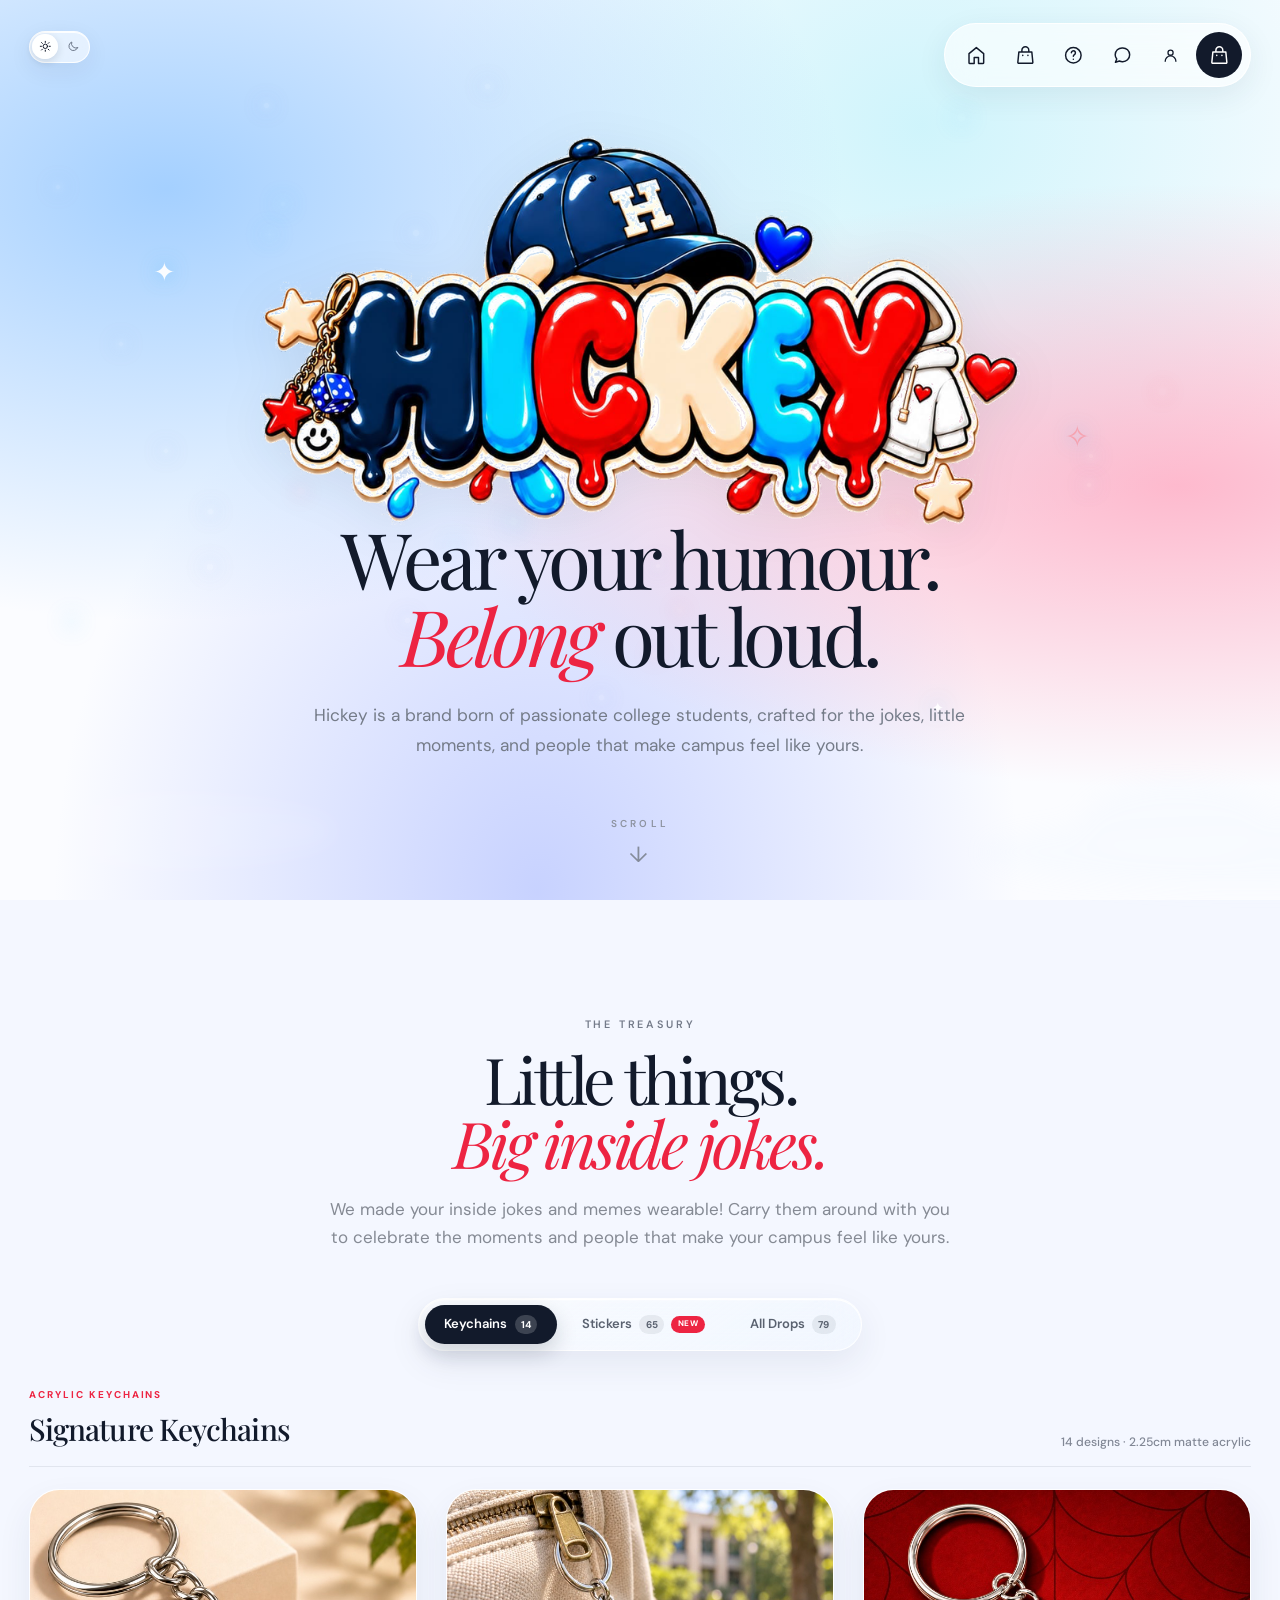
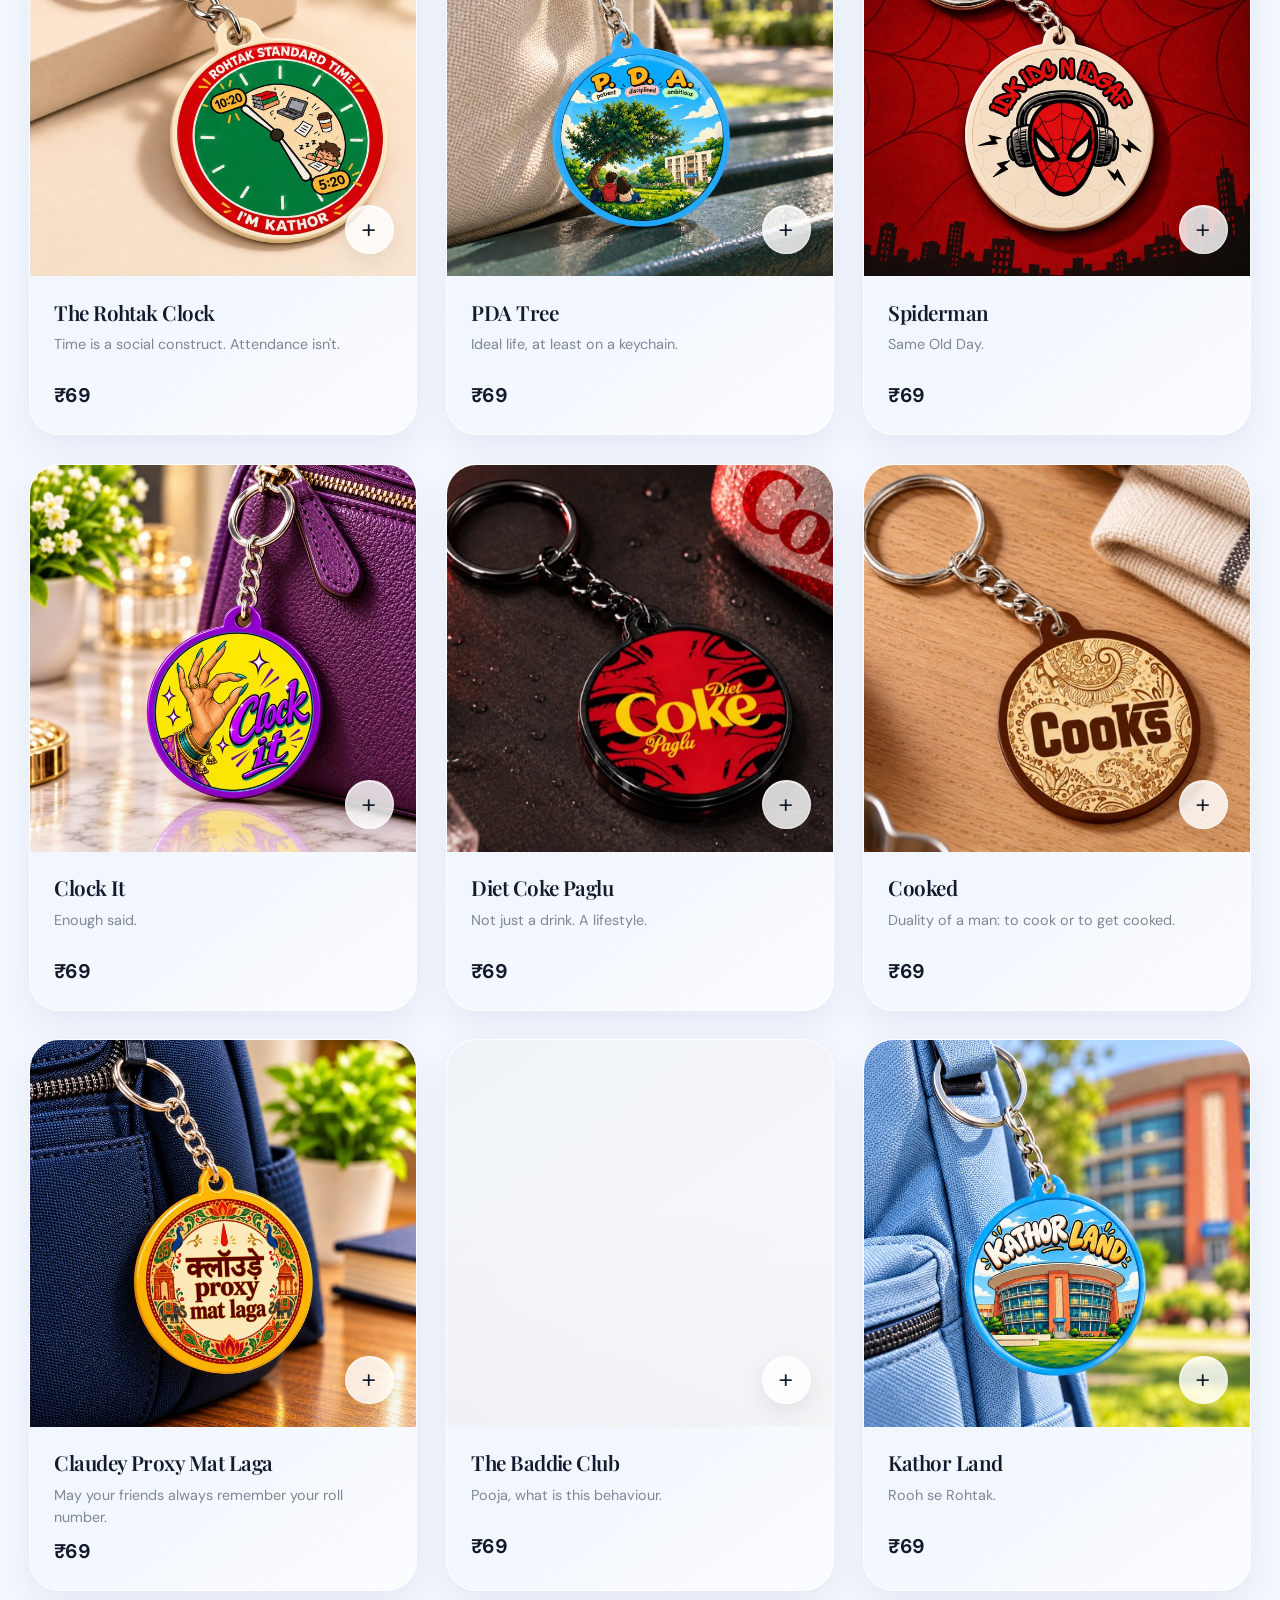
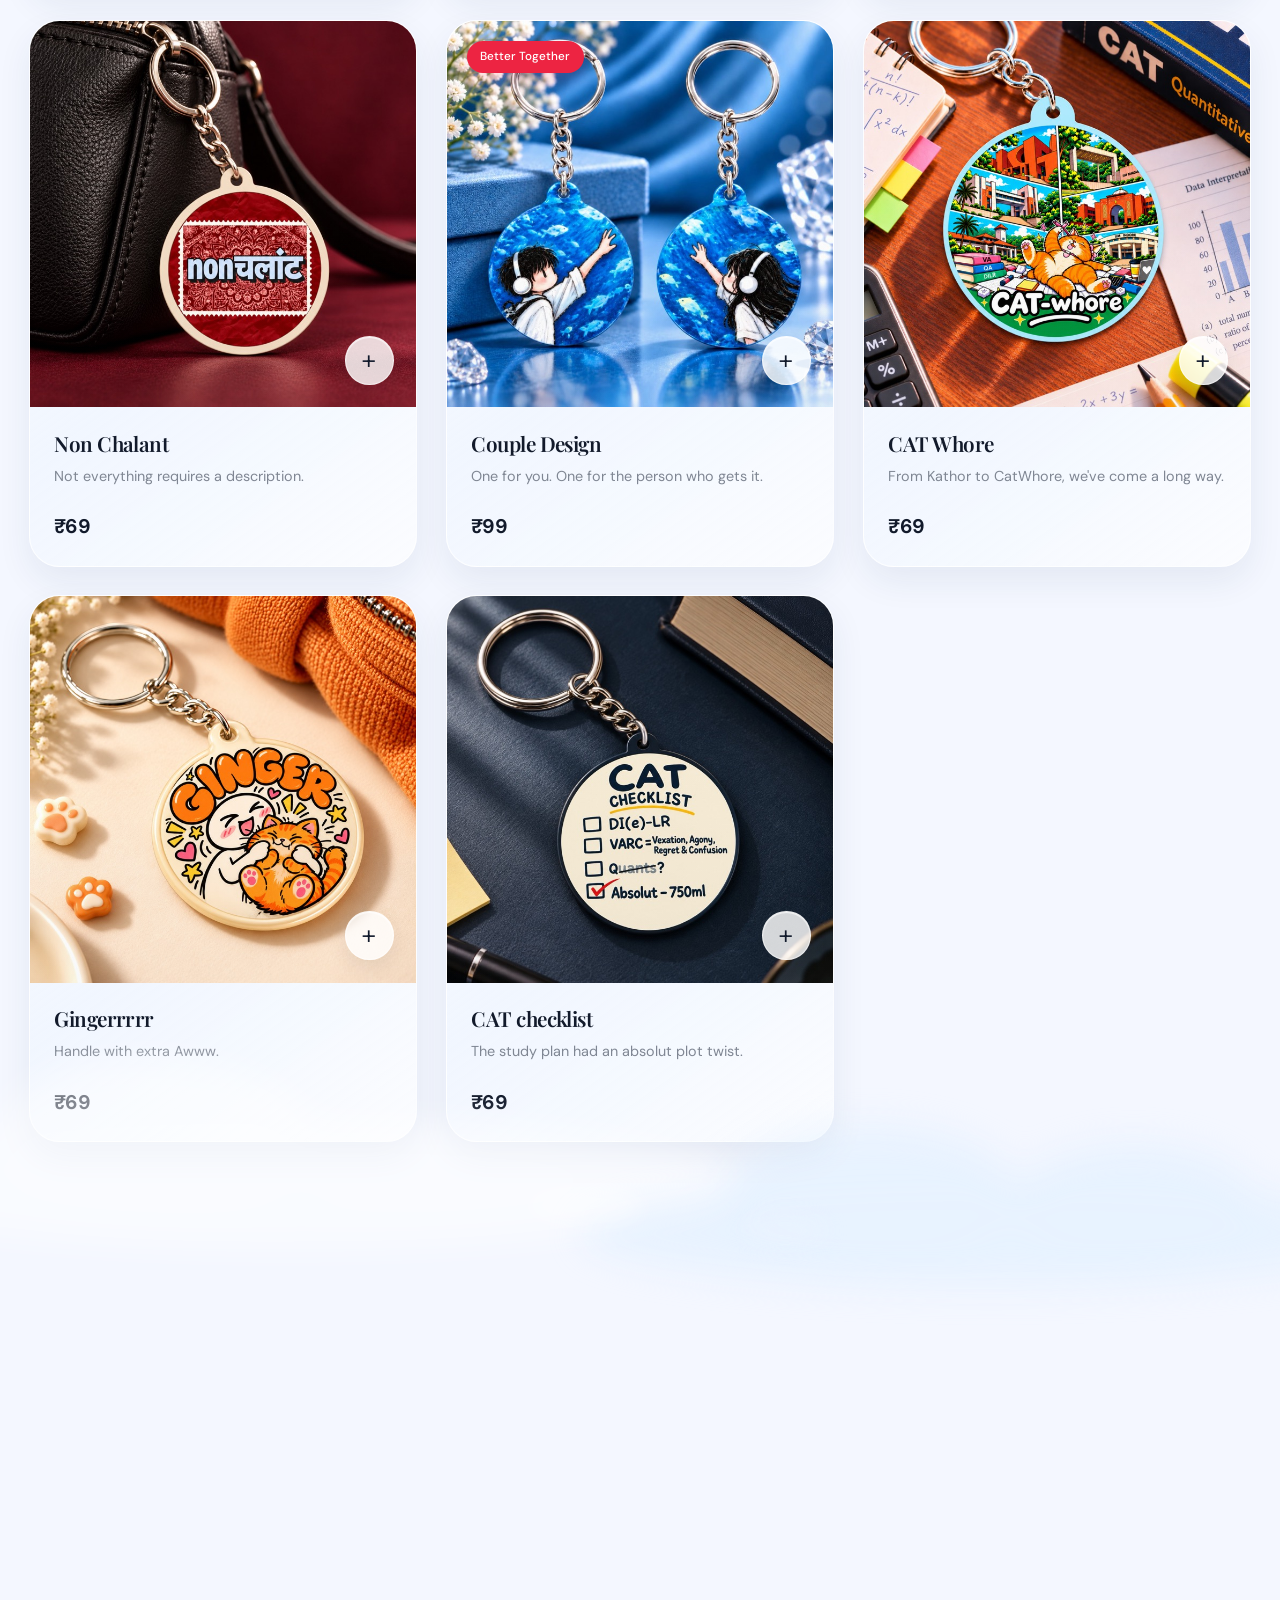
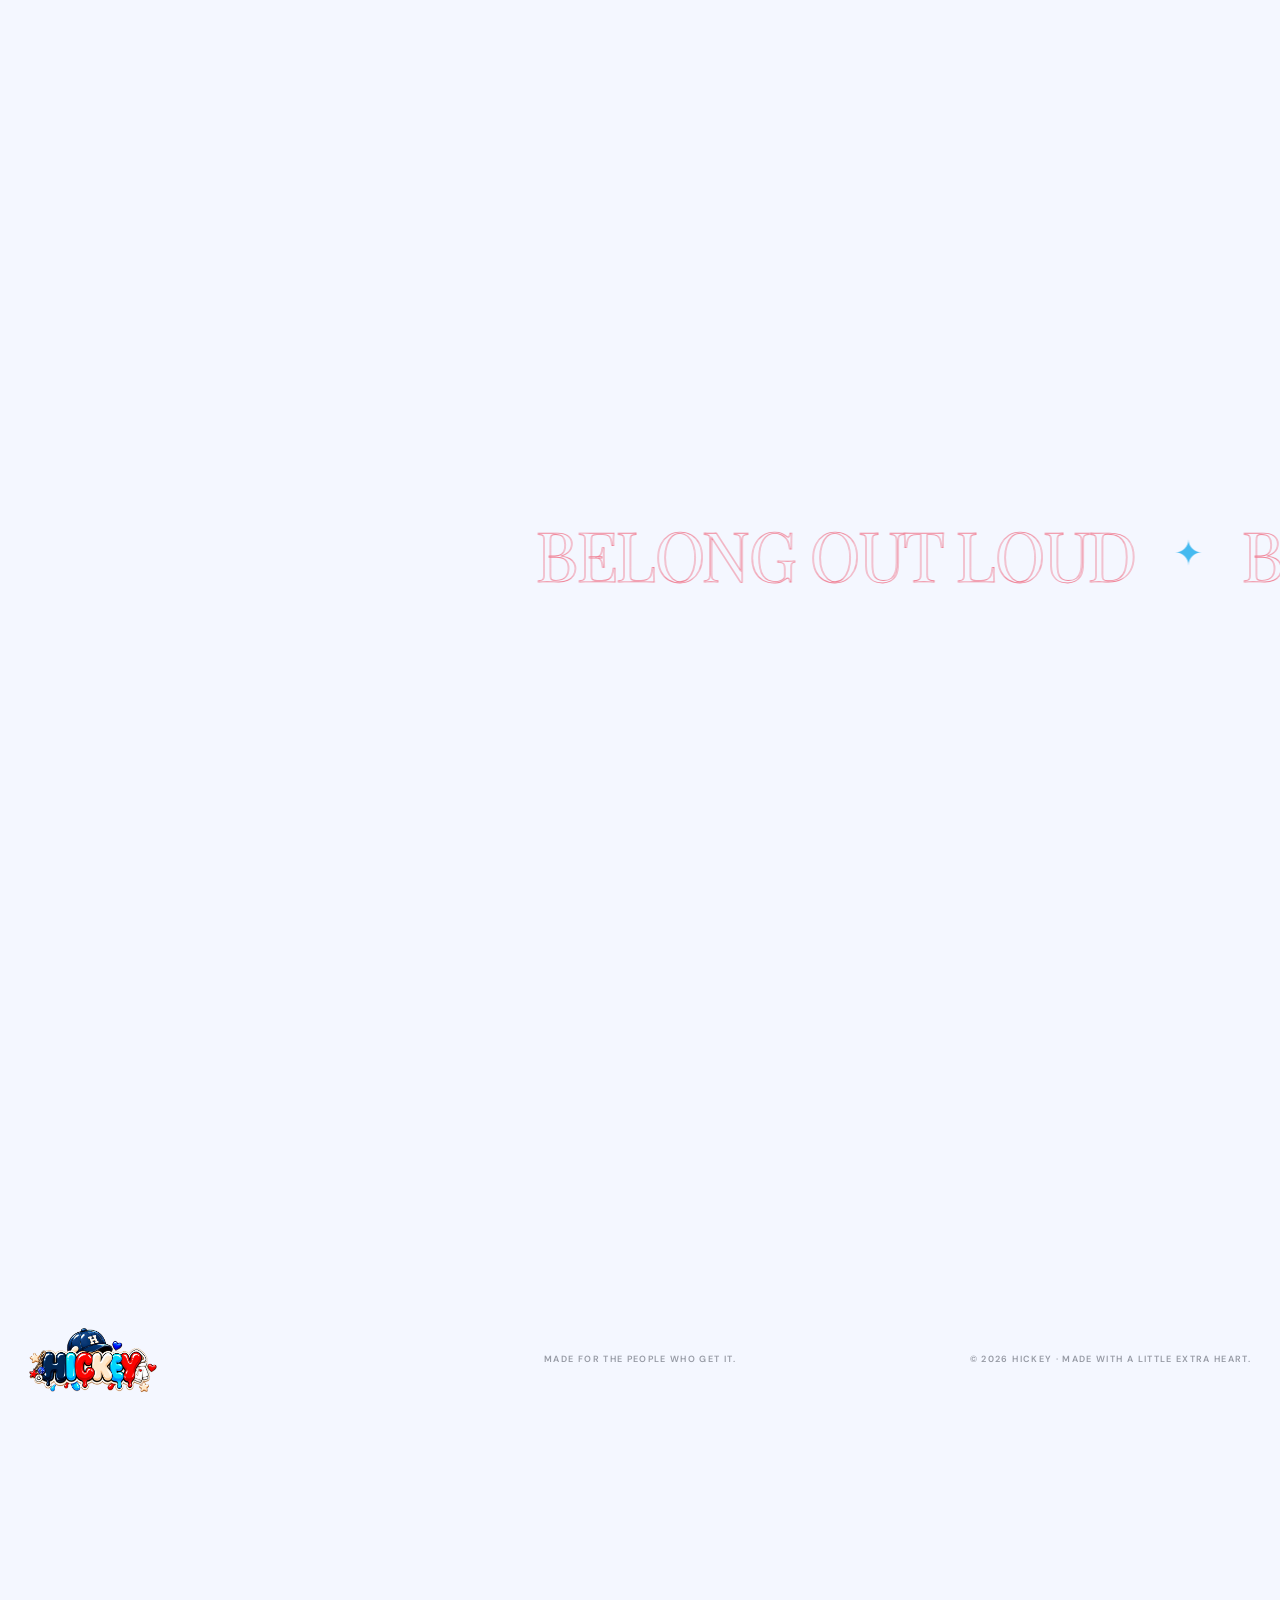
==== commit fc6b0e9f: "Add custom sticker packs and five-design checkout validation" ====
--- a/index.html
+++ b/index.html
@@ -10,7 +10,7 @@
     <link rel="preconnect" href="https://fonts.googleapis.com">
     <link rel="preconnect" href="https://fonts.gstatic.com" crossorigin>
     <link href="https://fonts.googleapis.com/css2?family=DM+Sans:wght@400;500;600;700&family=Playfair+Display:ital,wght@0,400;0,500;0,600;1,400;1,500&display=swap" rel="stylesheet">
-    <link rel="stylesheet" href="styles.css?v=1795721947">
+    <link rel="stylesheet" href="styles.css?v=1795782400">
     <script>
       try {
         if (localStorage.getItem("hickey-theme") === "dark") {
@@ -21,9 +21,9 @@
 
     <script src="https://checkout.razorpay.com/v1/checkout.js" defer></script>
     <script src="https://accounts.google.com/gsi/client" async defer></script>
-    <script src="stickers-catalog.js?v=1794468130" defer></script>
-    <script src="auth-client.js?v=1794468130" defer></script>
-    <script src="script.js?v=1795721947" defer></script>
+    <script src="stickers-catalog.js?v=1795782400" defer></script>
+    <script src="auth-client.js?v=1795782400" defer></script>
+    <script src="script.js?v=1795782400" defer></script>
   </head>
   <body>
     <div class="page-glow" aria-hidden="true"></div>
@@ -93,10 +93,10 @@
               <span>Keychains</span><em class="tab-count">14</em>
             </button>
             <button class="collection-tab" type="button" role="tab" aria-selected="false" data-collection-tab="stickers" data-switch-collection="stickers">
-              <span>Stickers</span><em class="tab-count">60</em><i class="tab-new-dot">NEW</i>
+              <span>Stickers</span><em class="tab-count">65</em><i class="tab-new-dot">NEW</i>
             </button>
             <button class="collection-tab" type="button" role="tab" aria-selected="false" data-collection-tab="all" data-switch-collection="all">
-              <span>All Drops</span><em class="tab-count">74</em>
+              <span>All Drops</span><em class="tab-count">79</em>
             </button>
           </div>
         </div>
@@ -175,7 +175,7 @@
               <span class="collection-kicker">DIE-CUT VINYL DROPS</span>
               <h3>Campus Stickers</h3>
             </div>
-            <span class="collection-meta">60 waterproof vinyl stickers · From ₹29</span>
+            <span class="collection-meta">60 waterproof vinyl stickers · 5 custom packs · From ₹29</span>
           </div>
 
           <div class="stickers-toolbar">
@@ -184,6 +184,37 @@
               <span class="sticker-count-label" id="sticker-count-label">60 stickers · 5 categories</span>
             </div>
           </div>
+
+          <section class="custom-pack-section" id="custom-pack-section" aria-labelledby="custom-pack-title">
+            <div class="custom-pack-head">
+              <div>
+                <span class="collection-kicker">CUSTOM PACKS · PICK YOUR FIVE</span>
+                <h4 id="custom-pack-title">Build your own sticker pack.</h4>
+                <p>Choose exactly 5 different designs from the drops below. Tap the + on any sticker to add it to your custom pack.</p>
+              </div>
+              <span class="custom-pack-price">₹129 · 5 stickers</span>
+            </div>
+            <div class="custom-pack-slots" id="custom-pack-slots" aria-label="Your selected custom pack designs"></div>
+            <div class="custom-pack-actions">
+              <span class="custom-pack-count" id="custom-pack-count" aria-live="polite">0 of 5 designs chosen</span>
+              <div class="custom-pack-buttons">
+                <button class="button button-quiet" id="custom-pack-clear" type="button">Clear picks</button>
+                <button class="button button-dark" id="custom-pack-add" type="button">Add custom pack to basket</button>
+              </div>
+            </div>
+          </section>
+
+          <section class="featured-pack-section" aria-labelledby="featured-pack-title">
+            <header class="featured-pack-head">
+              <div>
+                <span class="collection-kicker">CUSTOM PACKS · MADE BY HICKEY</span>
+                <h4 id="featured-pack-title">Five stickers, sorted by vibe.</h4>
+                <p>Not in the mood to choose? Each pack is five different designs picked by us.</p>
+              </div>
+              <span class="featured-pack-count">5 packs · ₹129 each</span>
+            </header>
+            <div class="featured-pack-grid" id="featured-pack-grid"></div>
+          </section>
 
           <div class="sticker-showcase" id="sticker-showcase"></div>
         </div>
@@ -304,6 +335,7 @@
           </div>
           <div class="preview-purchase"><strong id="preview-price"></strong><span>· UPI via Razorpay</span></div>
           <button class="button button-dark preview-add" id="preview-add" type="button">Add to basket <span aria-hidden="true">＋</span></button>
+          <button class="button button-glass preview-custom" id="preview-custom" type="button">Add to your custom sticker pack <span aria-hidden="true">✦</span></button>
           <div class="preview-quantity" id="preview-quantity" aria-label="Product quantity" hidden><button type="button" id="preview-minus" aria-label="Remove one">−</button><span id="preview-quantity-count" aria-live="polite">1</span><button type="button" id="preview-plus" aria-label="Add one">+</button></div>
           <p class="preview-note" id="preview-note">A small keepsake for your keys, bag, or favourite person.</p>
         </div>
--- a/styles.css
+++ b/styles.css
@@ -1640,3 +1640,300 @@
   content-visibility: auto;
   contain-intrinsic-size: 0 720px;
 }
+
+/* --- Custom sticker packs: pick-your-five + made-by-Hickey drops --- */
+.button-glass {
+  color: var(--ink);
+  border-color: rgba(255,255,255,.92);
+  background: linear-gradient(145deg, rgba(255,255,255,.86), rgba(232,243,255,.68) 52%, rgba(255,236,241,.78));
+  box-shadow: 0 12px 28px rgba(32,50,88,.08), inset 0 1px 0 rgba(255,255,255,.95);
+  backdrop-filter: blur(14px) saturate(170%);
+  -webkit-backdrop-filter: blur(14px) saturate(170%);
+}
+.button-glass:hover {
+  background: linear-gradient(145deg, rgba(255,255,255,.96), rgba(232,243,255,.8) 52%, rgba(255,224,232,.9));
+  box-shadow: 0 16px 34px rgba(32,50,88,.12), inset 0 1px 0 #fff;
+}
+.button-quiet {
+  min-height: 46px;
+  padding: 0 18px;
+  color: var(--muted);
+  border-color: rgba(255,255,255,.8);
+  background: rgba(255,255,255,.54);
+  font-size: 13px;
+  box-shadow: inset 0 1px 0 rgba(255,255,255,.85);
+}
+.button-quiet:hover { color: var(--ink); background: rgba(255,255,255,.88); }
+.preview-custom { width: 100%; min-height: 52px; margin-top: 10px; font-size: 14px; }
+.preview-custom[hidden] { display: none !important; }
+.preview-custom.is-selected {
+  color: #fff;
+  border-color: transparent;
+  background: linear-gradient(135deg, rgba(237,36,66,.9), rgba(168,85,247,.84));
+  box-shadow: 0 14px 30px rgba(237,36,66,.24);
+}
+
+.custom-pack-section {
+  max-width: 1840px;
+  margin: 0 auto 42px;
+  padding: 26px 28px;
+  border: 1px solid rgba(255,255,255,.86);
+  border-radius: 30px;
+  background: linear-gradient(150deg, rgba(255,255,255,.7), rgba(235,245,255,.44) 48%, rgba(255,236,241,.56));
+  box-shadow: 0 22px 60px rgba(32,50,88,.07), inset 0 1.5px 0 rgba(255,255,255,.94);
+}
+.custom-pack-head {
+  display: flex;
+  flex-wrap: wrap;
+  align-items: flex-end;
+  justify-content: space-between;
+  gap: 14px;
+}
+.custom-pack-head .collection-kicker { color: var(--red); }
+.custom-pack-head h4,
+.featured-pack-head h4 {
+  margin: 8px 0 0;
+  font-family: var(--serif);
+  font-size: clamp(1.45rem, 2.4vw, 2rem);
+  font-weight: 600;
+  letter-spacing: -.035em;
+  line-height: 1.1;
+}
+.custom-pack-head p,
+.featured-pack-head p {
+  max-width: 760px;
+  margin: 8px 0 0;
+  color: var(--muted);
+  font-size: 13.5px;
+  line-height: 1.55;
+}
+.custom-pack-price,
+.featured-pack-count {
+  padding: 7px 14px;
+  border: 1px solid rgba(255,255,255,.86);
+  border-radius: 999px;
+  background: rgba(255,255,255,.62);
+  box-shadow: inset 0 1px 0 rgba(255,255,255,.9);
+  color: var(--ink);
+  font-size: 12px;
+  font-weight: 700;
+  white-space: nowrap;
+}
+.custom-pack-slots {
+  display: grid;
+  grid-template-columns: repeat(5, minmax(0, 1fr));
+  gap: 12px;
+  margin: 22px 0 18px;
+}
+.custom-pack-slot {
+  position: relative;
+  display: grid;
+  min-height: 104px;
+  place-items: center;
+  overflow: hidden;
+  border: 1px dashed rgba(18,26,43,.16);
+  border-radius: 20px;
+  background: linear-gradient(145deg, rgba(255,255,255,.55), rgba(235,244,255,.3));
+  color: var(--muted);
+}
+.custom-pack-slot > span {
+  position: absolute;
+  top: 8px;
+  left: 10px;
+  display: grid;
+  width: 24px;
+  height: 24px;
+  place-items: center;
+  border-radius: 50%;
+  background: rgba(255,255,255,.86);
+  color: var(--ink);
+  font-size: 10px;
+  font-weight: 800;
+}
+.custom-pack-slot em { font-style: normal; font-size: 12px; font-weight: 600; }
+.custom-pack-slot.is-filled {
+  border-style: solid;
+  border-color: rgba(255,255,255,.94);
+  box-shadow: 0 10px 26px rgba(32,50,88,.08), inset 0 1px 0 rgba(255,255,255,.95);
+}
+.custom-pack-slot.is-filled img { width: 100%; height: 100%; padding: 12px; object-fit: contain; }
+.custom-pack-slot button {
+  position: absolute;
+  top: 7px;
+  right: 7px;
+  display: grid;
+  width: 26px;
+  height: 26px;
+  place-items: center;
+  padding: 0 0 2px;
+  border: 0;
+  border-radius: 50%;
+  color: var(--ink);
+  background: rgba(255,255,255,.88);
+  font-size: 17px;
+  line-height: 1;
+  cursor: pointer;
+  transition: color .2s, background .2s, transform .2s;
+}
+.custom-pack-slot button:hover { color: #fff; background: var(--red); transform: rotate(90deg); }
+.custom-pack-section.is-complete .custom-pack-slot.is-filled {
+  border-color: rgba(16,185,129,.55);
+  box-shadow: 0 0 0 2px rgba(16,185,129,.14) inset, 0 10px 26px rgba(32,50,88,.08);
+}
+.custom-pack-actions {
+  display: flex;
+  flex-wrap: wrap;
+  align-items: center;
+  justify-content: space-between;
+  gap: 14px;
+}
+.custom-pack-count { color: var(--muted); font-size: 13px; font-weight: 700; }
+.custom-pack-buttons { display: flex; flex-wrap: wrap; gap: 9px; }
+
+.featured-pack-section { max-width: 1840px; margin: 0 auto 46px; }
+.featured-pack-head {
+  display: flex;
+  flex-wrap: wrap;
+  align-items: flex-end;
+  justify-content: space-between;
+  gap: 14px;
+  margin-bottom: 20px;
+}
+.featured-pack-head .collection-kicker { color: var(--red); }
+.featured-pack-grid {
+  display: grid;
+  grid-template-columns: repeat(5, minmax(0, 1fr));
+  gap: 18px;
+}
+.featured-pack-card { border-radius: 24px; }
+.featured-pack-stage { padding: 12px; }
+.featured-pack-stage img { object-fit: contain; }
+.pack-info { padding: 13px 15px 16px; }
+.pack-info h3 { margin: 0 0 5px; font-size: 1.08rem; }
+.pack-info p { min-height: 38px; font-size: 12.5px; line-height: 1.42; }
+.pack-info .product-price { margin-top: 7px; }
+.pack-info .product-price strong { font-size: 17px; }
+.pack-info .product-price span { font-size: 11px; }
+
+.sticker-add-menu {
+  position: absolute;
+  z-index: 5;
+  right: 8px;
+  bottom: 58px;
+  display: grid;
+  gap: 5px;
+  width: min(188px, calc(100% - 16px));
+  padding: 7px;
+  border: 1px solid rgba(255,255,255,.86);
+  border-radius: 18px;
+  background: linear-gradient(145deg, rgba(255,255,255,.9), rgba(231,242,255,.74) 52%, rgba(255,236,241,.8));
+  box-shadow: 0 16px 36px rgba(18,26,43,.16), inset 0 1px 0 rgba(255,255,255,.96);
+  backdrop-filter: blur(18px) saturate(180%);
+  -webkit-backdrop-filter: blur(18px) saturate(180%);
+  opacity: 0;
+  visibility: hidden;
+  pointer-events: none;
+  transform: translate3d(0, 8px, 0) scale(.96);
+  transform-origin: bottom right;
+  transition: opacity .18s ease, transform .24s cubic-bezier(.2,.8,.2,1), visibility 0s linear .18s;
+}
+.sticker-add-menu.is-open {
+  opacity: 1;
+  visibility: visible;
+  pointer-events: auto;
+  transform: translate3d(0, 0, 0) scale(1);
+  transition: opacity .18s ease, transform .24s cubic-bezier(.2,.8,.2,1), visibility 0s;
+}
+.sticker-add-menu button {
+  display: grid;
+  gap: 1px;
+  width: 100%;
+  padding: 9px 11px;
+  border: 1px solid rgba(255,255,255,.76);
+  border-radius: 12px;
+  color: var(--ink);
+  text-align: left;
+  background: rgba(255,255,255,.56);
+  cursor: pointer;
+  transition: background .2s, transform .2s, border-color .2s;
+}
+.sticker-add-menu button:hover { background: rgba(255,255,255,.94); transform: translateX(2px); }
+.sticker-add-menu button strong { font-size: 12px; font-weight: 700; }
+.sticker-add-menu button small { color: var(--muted); font-size: 10px; }
+.sticker-add-menu button.is-selected { border-color: rgba(237,36,66,.26); background: rgba(237,36,66,.1); }
+
+.checkout-pack-note {
+  margin: -4px 0 14px;
+  padding: 8px 12px;
+  border-radius: 12px;
+  background: rgba(16,185,129,.1);
+  color: #0f766e;
+  font-size: 12px;
+  line-height: 1.45;
+}
+.checkout-pack-note.is-warning { background: rgba(237,36,66,.1); color: var(--red-deep); }
+
+:root[data-theme="dark"] .custom-pack-section {
+  border-color: rgba(255,255,255,.14);
+  background: linear-gradient(150deg, rgba(24,36,60,.58), rgba(12,19,34,.38) 52%, rgba(42,24,38,.46));
+  box-shadow: 0 24px 64px rgba(0,0,0,.38), inset 0 1.5px 0 rgba(255,255,255,.16);
+}
+:root[data-theme="dark"] .custom-pack-slot {
+  border-color: rgba(255,255,255,.18);
+  background: linear-gradient(145deg, rgba(24,36,60,.55), rgba(12,19,34,.32));
+}
+:root[data-theme="dark"] .custom-pack-slot > span,
+:root[data-theme="dark"] .custom-pack-price,
+:root[data-theme="dark"] .featured-pack-count {
+  border-color: rgba(255,255,255,.14);
+  background: rgba(255,255,255,.1);
+  color: #fff;
+}
+:root[data-theme="dark"] .button-glass,
+:root[data-theme="dark"] .button-quiet {
+  border-color: rgba(255,255,255,.16);
+  background: linear-gradient(145deg, rgba(28,42,68,.78), rgba(14,22,38,.6));
+  box-shadow: 0 12px 28px rgba(0,0,0,.32), inset 0 1px 0 rgba(255,255,255,.16);
+  color: #fff;
+}
+:root[data-theme="dark"] .sticker-add-menu {
+  border-color: rgba(255,255,255,.16);
+  background: linear-gradient(145deg, rgba(26,40,68,.94), rgba(12,19,34,.88));
+  box-shadow: 0 18px 40px rgba(0,0,0,.5), inset 0 1px 0 rgba(255,255,255,.18);
+}
+:root[data-theme="dark"] .sticker-add-menu button { border-color: rgba(255,255,255,.12); color: #fff; background: rgba(255,255,255,.08); }
+:root[data-theme="dark"] .sticker-add-menu button:hover { background: rgba(255,255,255,.16); }
+:root[data-theme="dark"] .sticker-add-menu button small { color: #9eaac0; }
+:root[data-theme="dark"] .checkout-pack-note { background: rgba(16,185,129,.14); color: #6ee7b7; }
+:root[data-theme="dark"] .checkout-pack-note.is-warning { background: rgba(237,36,66,.16); color: #ff8ba0; }
+
+@media (max-width: 1060px) {
+  .featured-pack-grid { grid-template-columns: repeat(3, minmax(0, 1fr)); }
+  .custom-pack-slots { grid-template-columns: repeat(5, minmax(76px, 1fr)); overflow-x: auto; }
+}
+@media (max-width: 760px) {
+  .custom-pack-section { margin-bottom: 30px; padding: 18px 15px; border-radius: 24px; }
+  .custom-pack-head h4, .featured-pack-head h4 { font-size: 1.35rem; }
+  .custom-pack-head p, .featured-pack-head p { font-size: 12px; }
+  .custom-pack-price, .featured-pack-count { padding: 6px 11px; font-size: 11px; white-space: normal; }
+  .custom-pack-slots { grid-template-columns: repeat(5, minmax(62px, 1fr)); gap: 7px; margin: 16px 0 14px; }
+  .custom-pack-slot { min-height: 68px; border-radius: 14px; }
+  .custom-pack-slot > span { top: 5px; left: 6px; width: 19px; height: 19px; font-size: 9px; }
+  .custom-pack-slot button { top: 5px; right: 5px; width: 22px; height: 22px; font-size: 15px; }
+  .custom-pack-actions { align-items: flex-start; }
+  .custom-pack-buttons { width: 100%; }
+  .custom-pack-buttons .button { flex: 1; min-height: 46px; padding: 0 12px; font-size: 12px; }
+  .featured-pack-section { margin-bottom: 32px; }
+  .featured-pack-head { margin-bottom: 14px; }
+  .featured-pack-grid { grid-template-columns: repeat(2, minmax(0, 1fr)); gap: 11px; }
+  .featured-pack-stage { padding: 8px; }
+  .pack-info { padding: 11px; }
+  .pack-info h3 { font-size: 1rem; }
+  .pack-info p { min-height: 0; font-size: 11.5px; }
+  .sticker-add-menu { right: 6px; bottom: 50px; width: min(168px, calc(100% - 12px)); }
+  .preview-custom { min-height: 48px; font-size: 13px; }
+}
+@media (max-width: 380px) {
+  .custom-pack-slots { grid-template-columns: repeat(5, minmax(52px, 1fr)); }
+  .custom-pack-buttons { flex-direction: column; }
+}
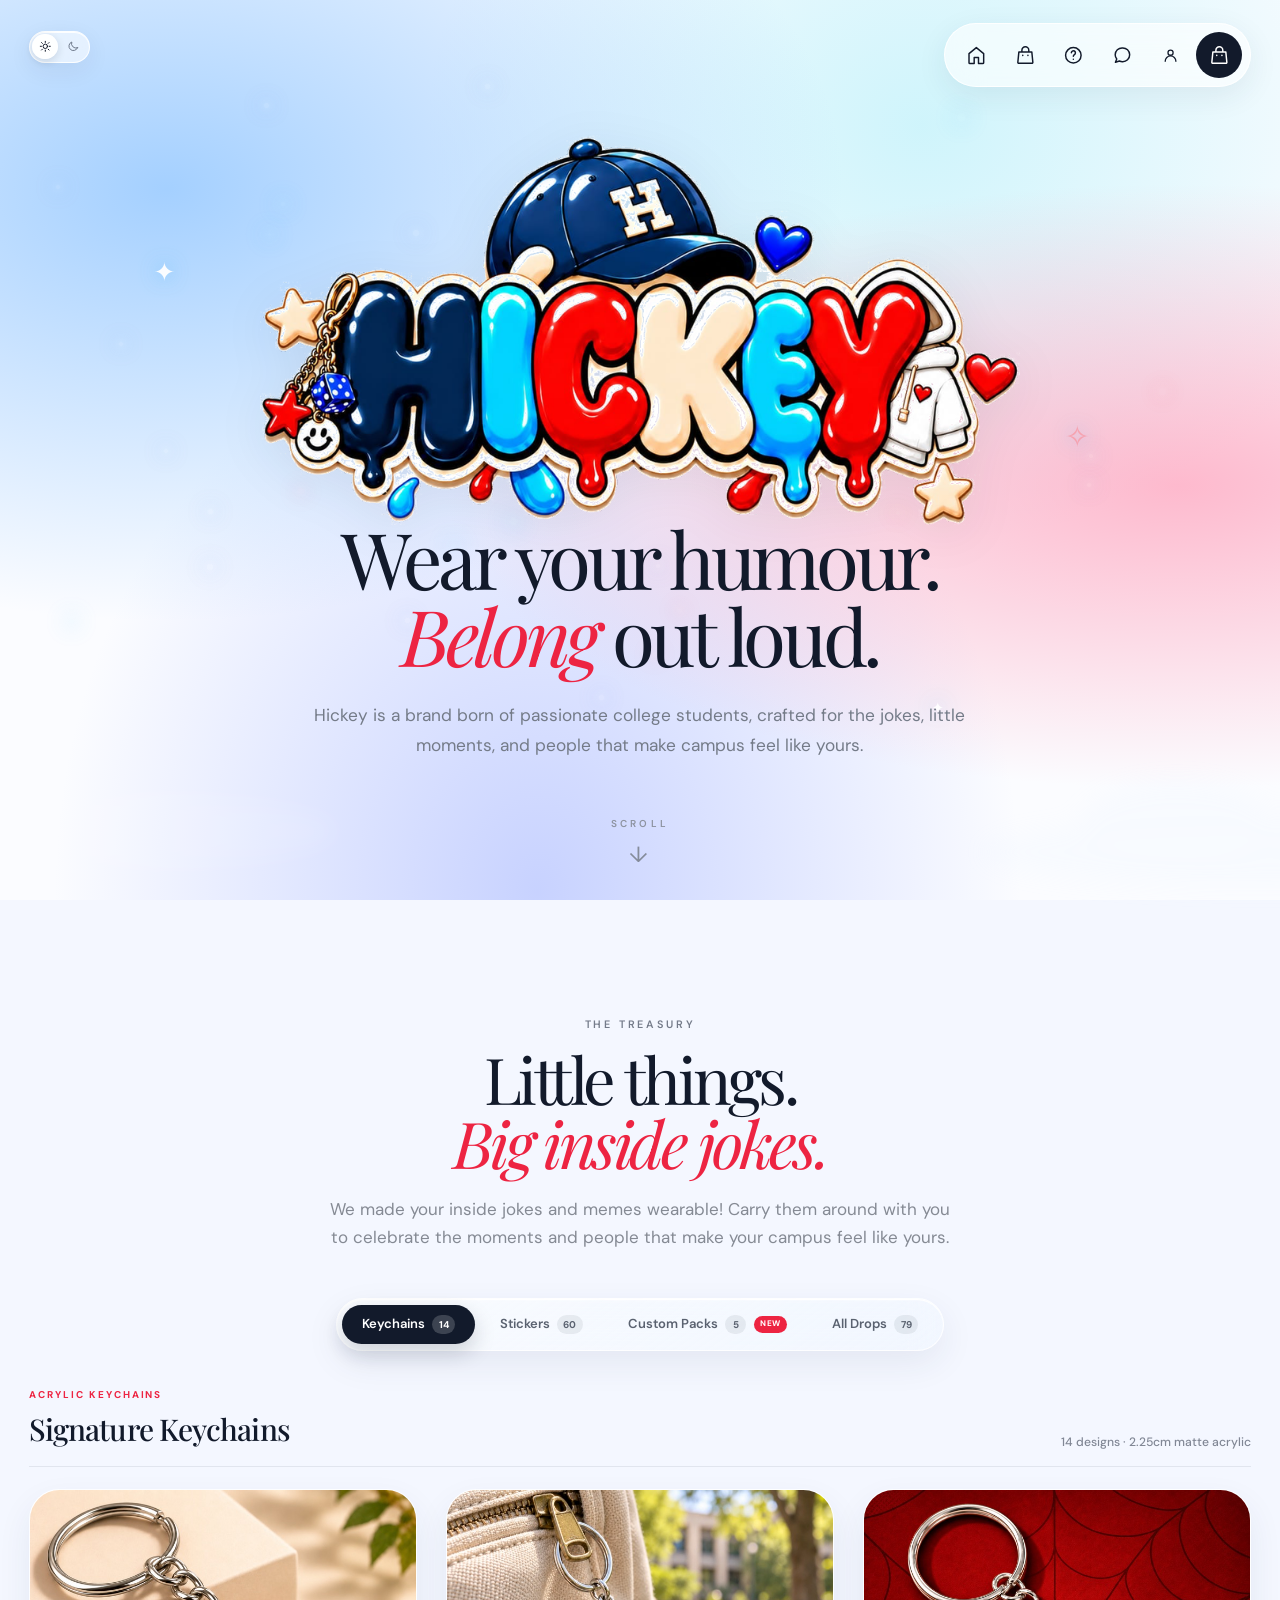
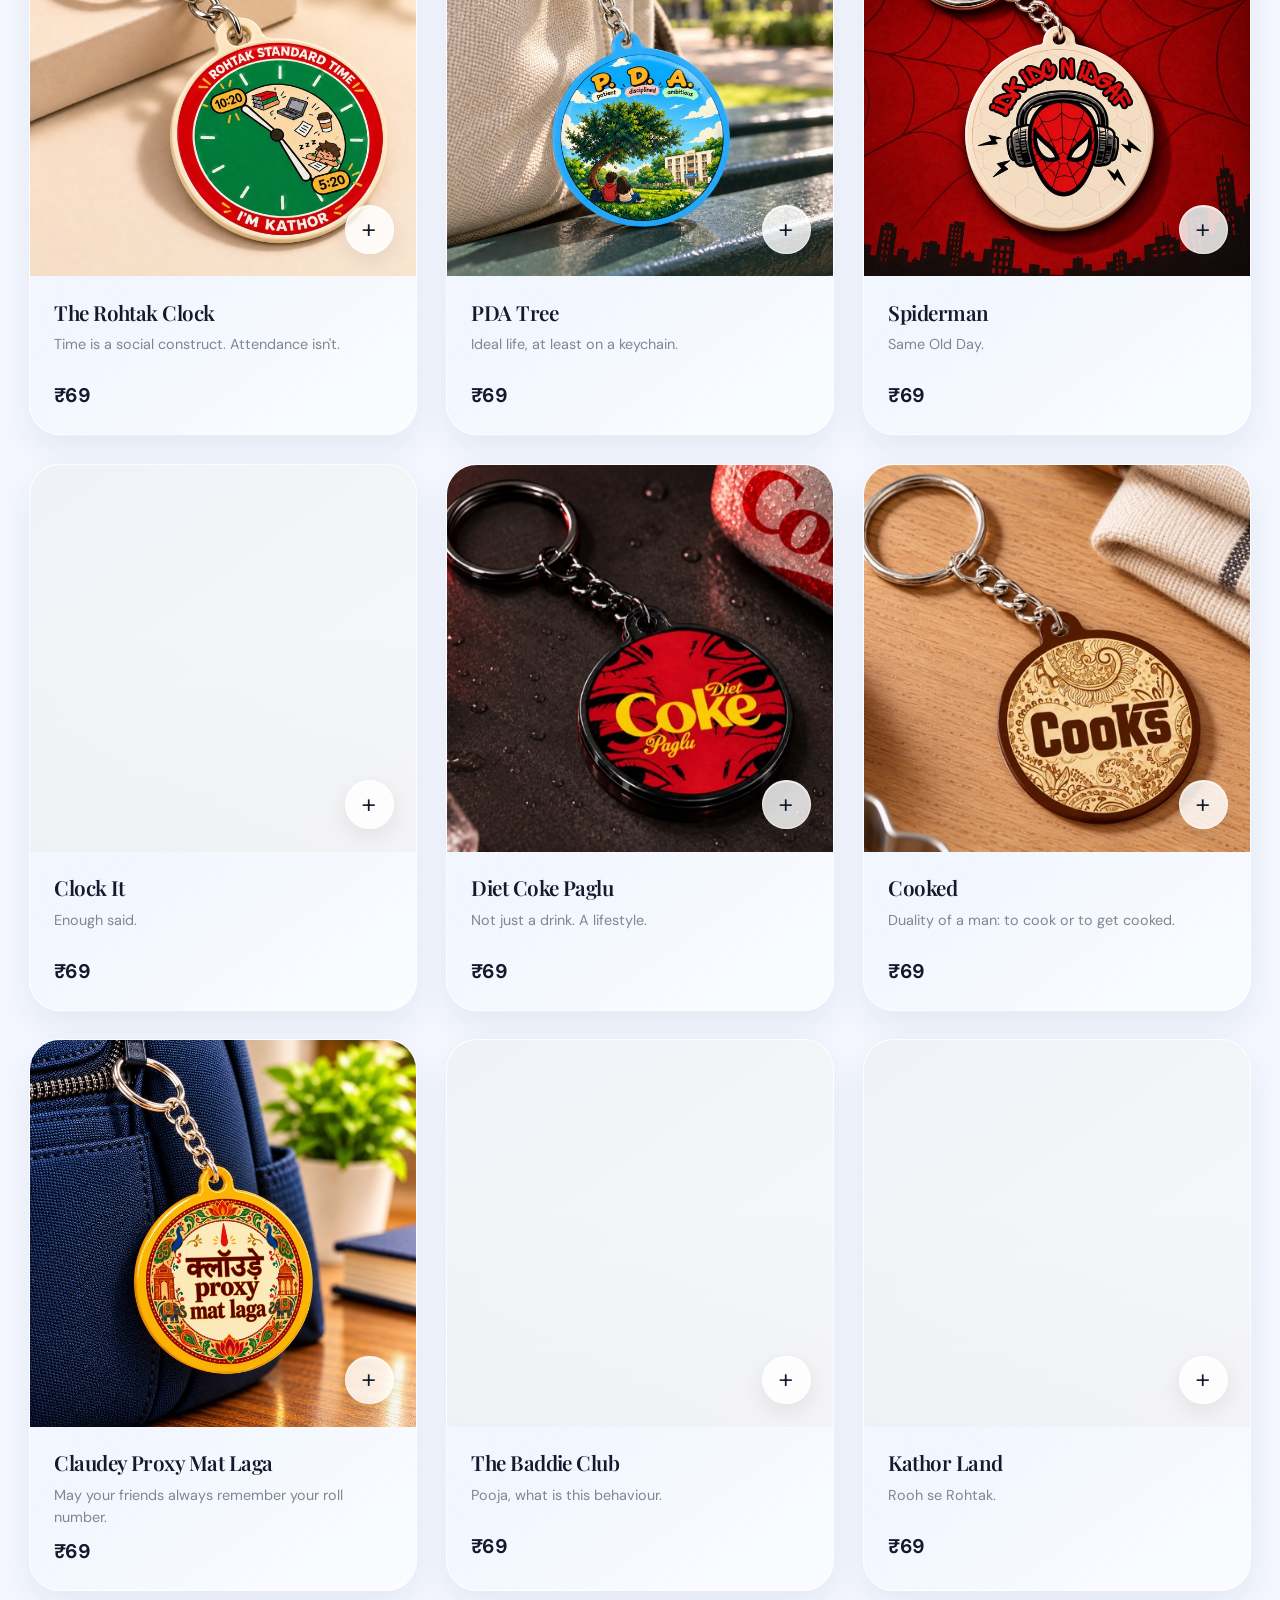
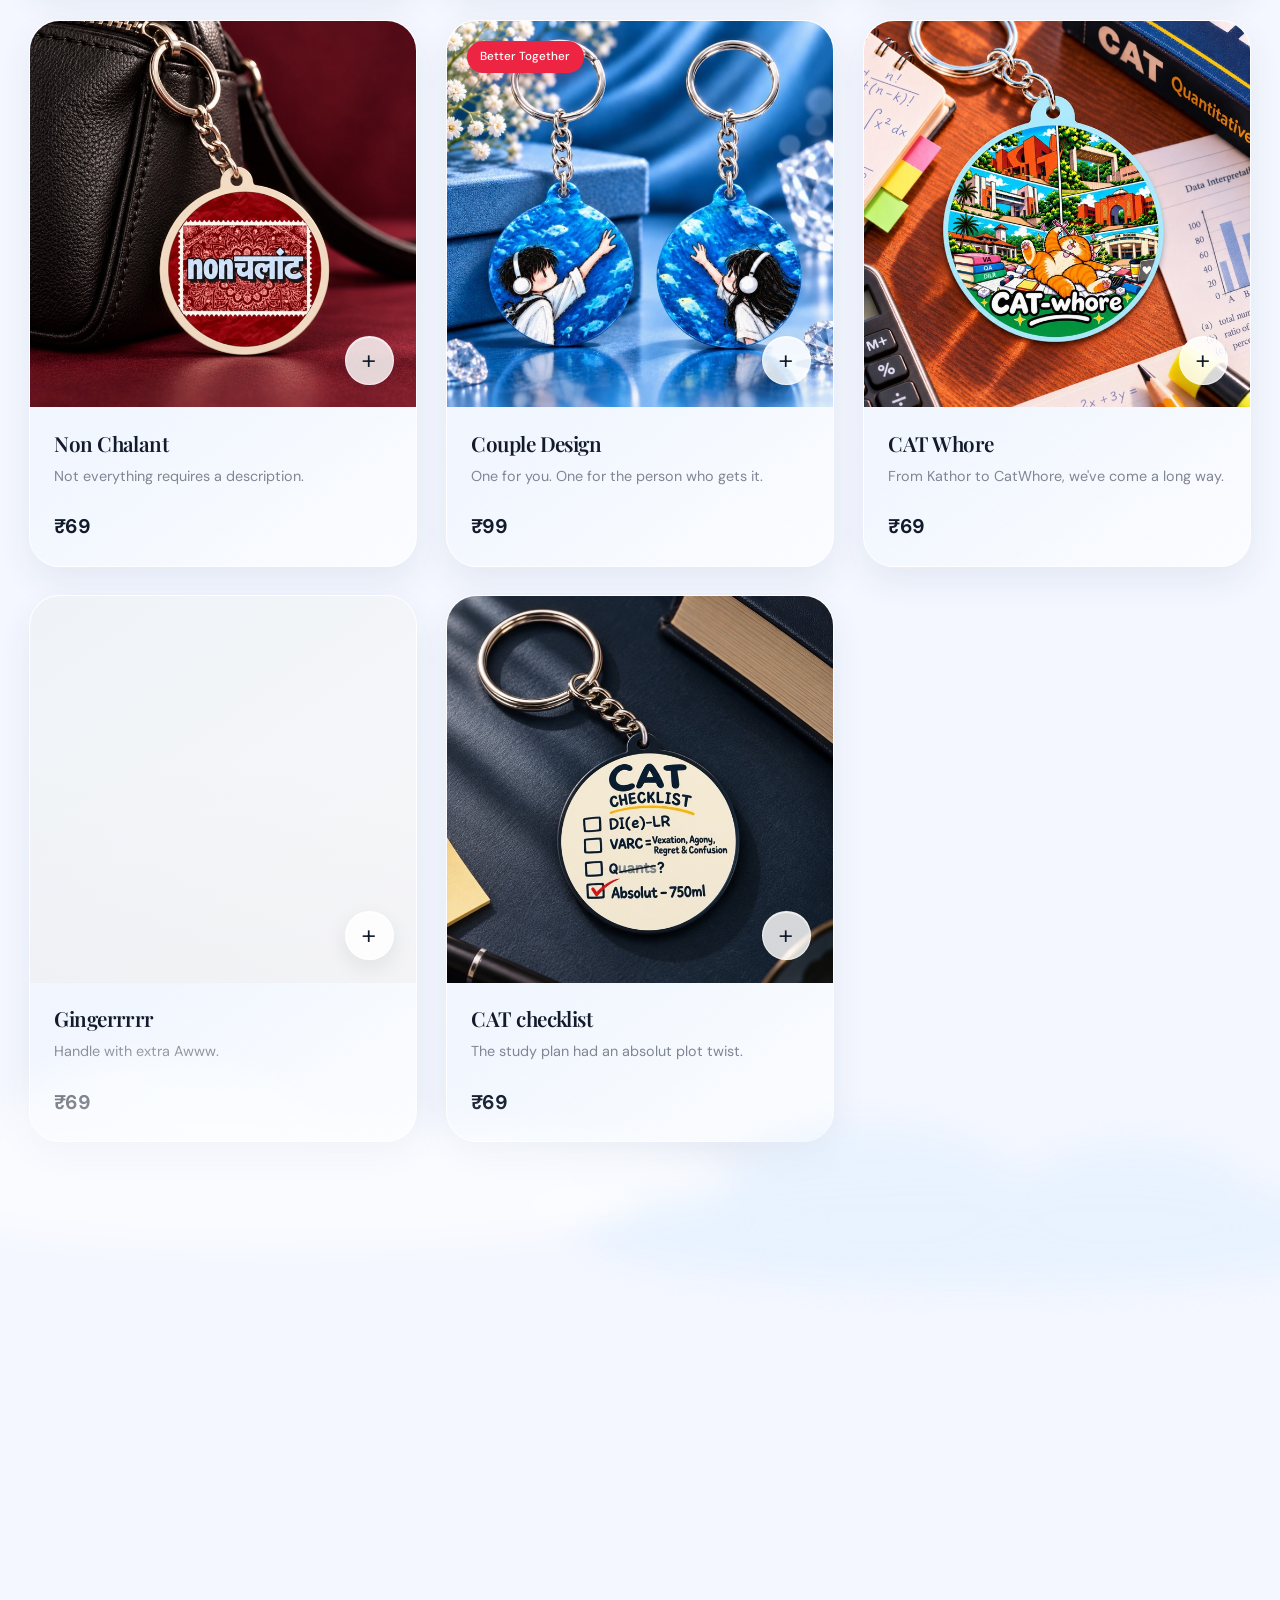
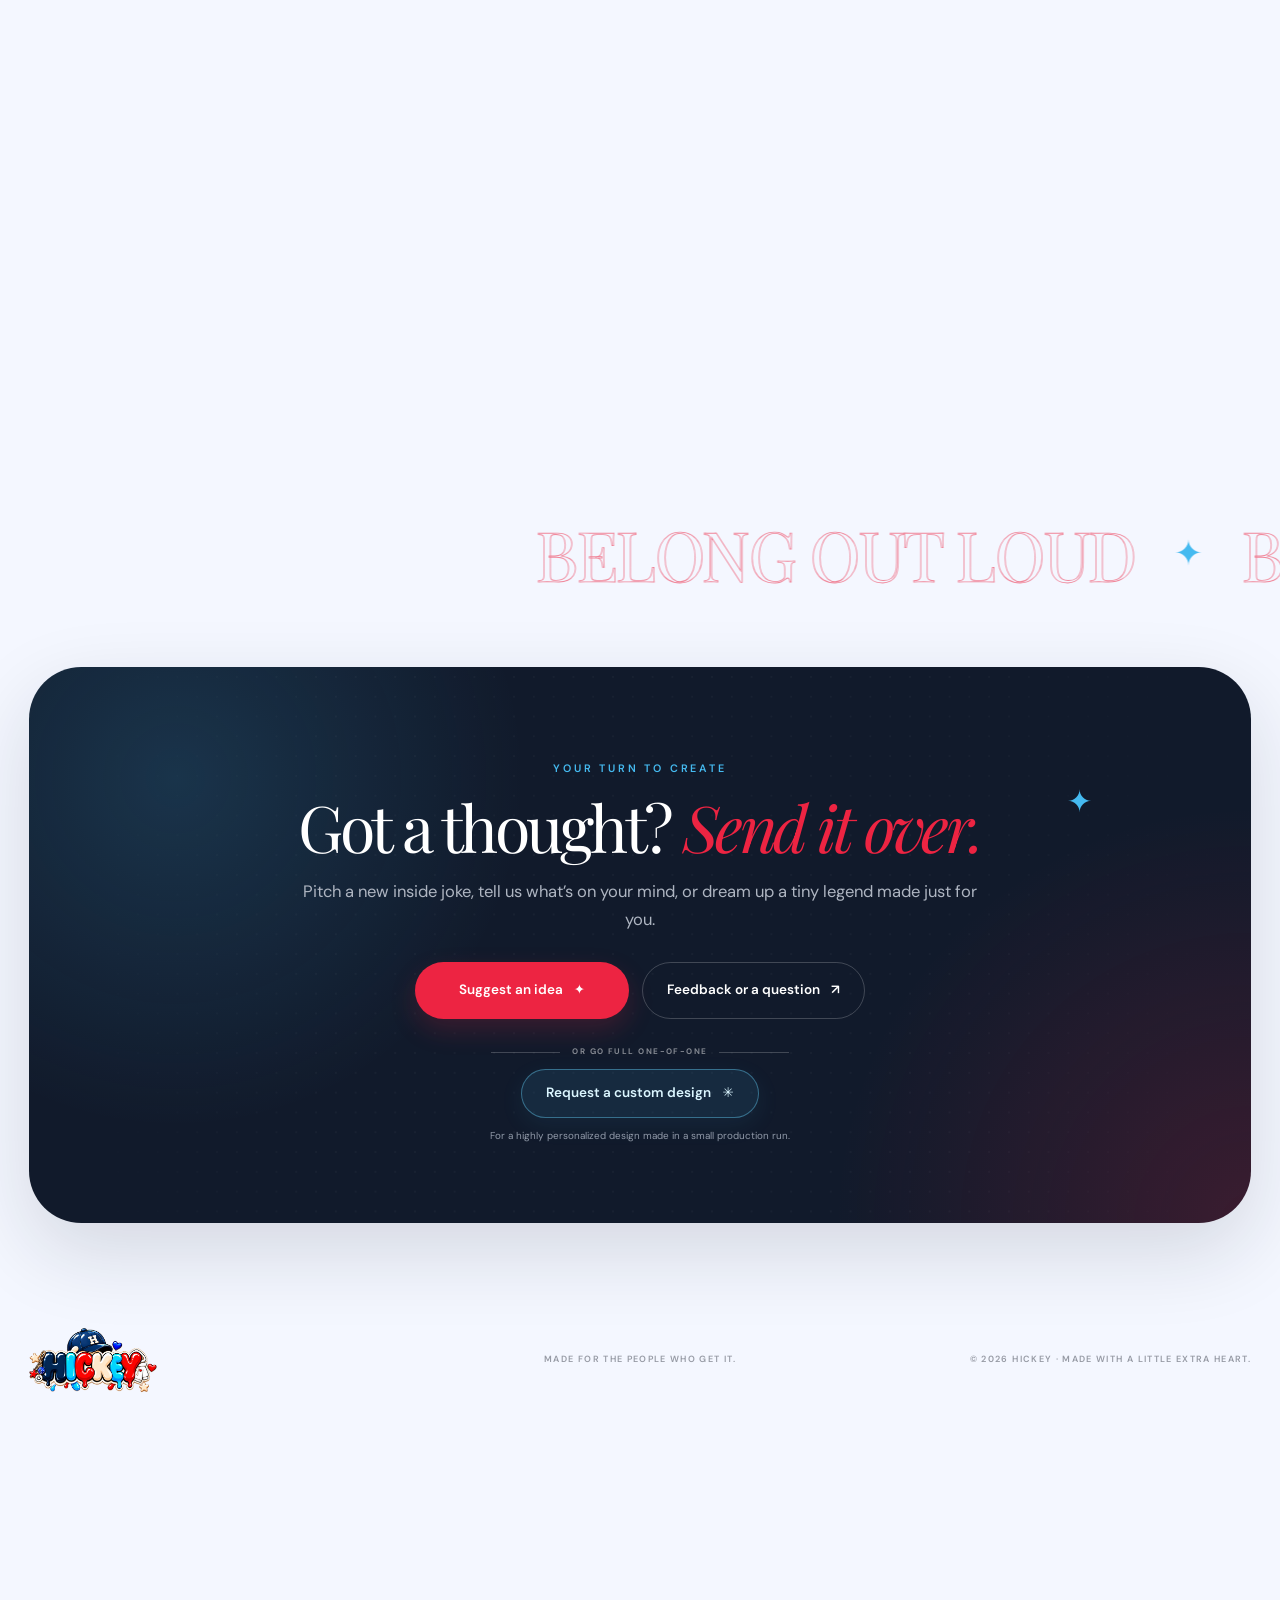
==== commit 801f0fed: "Split custom packs into own tab, fix anchor scrolling, improve mobile" ====
--- a/index.html
+++ b/index.html
@@ -10,7 +10,7 @@
     <link rel="preconnect" href="https://fonts.googleapis.com">
     <link rel="preconnect" href="https://fonts.gstatic.com" crossorigin>
     <link href="https://fonts.googleapis.com/css2?family=DM+Sans:wght@400;500;600;700&family=Playfair+Display:ital,wght@0,400;0,500;0,600;1,400;1,500&display=swap" rel="stylesheet">
-    <link rel="stylesheet" href="styles.css?v=1795782400">
+    <link rel="stylesheet" href="styles.css?v=1795785600">
     <script>
       try {
         if (localStorage.getItem("hickey-theme") === "dark") {
@@ -21,9 +21,9 @@
 
     <script src="https://checkout.razorpay.com/v1/checkout.js" defer></script>
     <script src="https://accounts.google.com/gsi/client" async defer></script>
-    <script src="stickers-catalog.js?v=1795782400" defer></script>
-    <script src="auth-client.js?v=1795782400" defer></script>
-    <script src="script.js?v=1795782400" defer></script>
+    <script src="stickers-catalog.js?v=1795785600" defer></script>
+    <script src="auth-client.js?v=1795785600" defer></script>
+    <script src="script.js?v=1795785600" defer></script>
   </head>
   <body>
     <div class="page-glow" aria-hidden="true"></div>
@@ -93,7 +93,10 @@
               <span>Keychains</span><em class="tab-count">14</em>
             </button>
             <button class="collection-tab" type="button" role="tab" aria-selected="false" data-collection-tab="stickers" data-switch-collection="stickers">
-              <span>Stickers</span><em class="tab-count">65</em><i class="tab-new-dot">NEW</i>
+              <span>Stickers</span><em class="tab-count">60</em>
+            </button>
+            <button class="collection-tab" type="button" role="tab" aria-selected="false" data-collection-tab="custom" data-switch-collection="custom">
+              <span>Custom Packs</span><em class="tab-count">5</em><i class="tab-new-dot">NEW</i>
             </button>
             <button class="collection-tab" type="button" role="tab" aria-selected="false" data-collection-tab="all" data-switch-collection="all">
               <span>All Drops</span><em class="tab-count">79</em>
@@ -102,7 +105,7 @@
         </div>
 
         <div class="collection-panel" id="panel-keychains" data-collection-panel="keychains">
-          <div class="collection-subhead">
+          <div class="collection-subhead" id="keychains">
             <div>
               <span class="collection-kicker">ACRYLIC KEYCHAINS</span>
               <h3>Signature Keychains</h3>
@@ -175,22 +178,30 @@
               <span class="collection-kicker">DIE-CUT VINYL DROPS</span>
               <h3>Campus Stickers</h3>
             </div>
-            <span class="collection-meta">60 waterproof vinyl stickers · 5 custom packs · From ₹29</span>
           </div>
 
           <div class="stickers-toolbar">
             <div class="sticker-pack-filters" id="sticker-pack-filters" role="tablist" aria-label="Filter stickers by category"></div>
-            <div class="stickers-toolbar-right">
-              <span class="sticker-count-label" id="sticker-count-label">60 stickers · 5 categories</span>
-            </div>
+          </div>
+
+          <div class="sticker-showcase" id="sticker-showcase"></div>
+        </div>
+
+        <div class="collection-panel" id="panel-custom" data-collection-panel="custom" hidden>
+          <div class="collection-subhead" id="custom-packs">
+            <div>
+              <span class="collection-kicker">CUSTOM PACKS · FIVE DIFFERENT DESIGNS</span>
+              <h3>Make it yours.</h3>
+            </div>
+            <span class="collection-meta">5 ready-made packs · Build your own · ₹129</span>
           </div>
 
           <section class="custom-pack-section" id="custom-pack-section" aria-labelledby="custom-pack-title">
             <div class="custom-pack-head">
               <div>
-                <span class="collection-kicker">CUSTOM PACKS · PICK YOUR FIVE</span>
+                <span class="collection-kicker">PICK YOUR FIVE</span>
                 <h4 id="custom-pack-title">Build your own sticker pack.</h4>
-                <p>Choose exactly 5 different designs from the drops below. Tap the + on any sticker to add it to your custom pack.</p>
+                <p>Pick five different stickers, then add them here. <button class="text-link" type="button" data-switch-collection="stickers">Browse all stickers →</button></p>
               </div>
               <span class="custom-pack-price">₹129 · 5 stickers</span>
             </div>
@@ -207,16 +218,14 @@
           <section class="featured-pack-section" aria-labelledby="featured-pack-title">
             <header class="featured-pack-head">
               <div>
-                <span class="collection-kicker">CUSTOM PACKS · MADE BY HICKEY</span>
+                <span class="collection-kicker">MADE BY HICKEY</span>
                 <h4 id="featured-pack-title">Five stickers, sorted by vibe.</h4>
-                <p>Not in the mood to choose? Each pack is five different designs picked by us.</p>
+                <p>Ready-to-go packs, each with five different designs picked by us.</p>
               </div>
               <span class="featured-pack-count">5 packs · ₹129 each</span>
             </header>
             <div class="featured-pack-grid" id="featured-pack-grid"></div>
           </section>
-
-          <div class="sticker-showcase" id="sticker-showcase"></div>
         </div>
       </section>
 
--- a/styles.css
+++ b/styles.css
@@ -1937,3 +1937,76 @@
   .custom-pack-slots { grid-template-columns: repeat(5, minmax(52px, 1fr)); }
   .custom-pack-buttons { flex-direction: column; }
 }
+
+/* --- Separate custom-packs tab + mobile-first navigation tweaks --- */
+.text-link {
+  display: inline;
+  padding: 0;
+  border: 0;
+  color: var(--red);
+  background: none;
+  font: inherit;
+  font-weight: 700;
+  text-decoration: underline;
+  text-underline-offset: 3px;
+  cursor: pointer;
+}
+.text-link:hover { color: var(--ink); }
+:root[data-theme="dark"] .text-link { color: #ff7b91; }
+
+@media (max-width: 760px) {
+  .collection-bar-wrap {
+    display: block;
+    width: 100%;
+    overflow-x: auto;
+    -webkit-overflow-scrolling: touch;
+    scrollbar-width: none;
+    margin-right: -18px;
+    padding-right: 18px;
+  }
+  .collection-bar-wrap::-webkit-scrollbar { display: none; }
+  .collection-bar { width: max-content; min-width: 100%; justify-content: flex-start; }
+  .collection-tab { flex: 0 0 auto; min-width: 116px; }
+
+  .custom-pack-head { align-items: flex-start; }
+  .custom-pack-head p { margin-top: 6px; }
+  .custom-pack-slots {
+    display: flex;
+    gap: 8px;
+    overflow-x: auto;
+    padding-bottom: 4px;
+    scroll-snap-type: x mandatory;
+    scrollbar-width: none;
+  }
+  .custom-pack-slots::-webkit-scrollbar { display: none; }
+  .custom-pack-slot { flex: 0 0 76px; min-height: 76px; scroll-snap-align: start; }
+
+  .featured-pack-grid {
+    display: flex;
+    overflow-x: auto;
+    padding-bottom: 8px;
+    scroll-snap-type: x mandatory;
+    scrollbar-width: none;
+  }
+  .featured-pack-grid::-webkit-scrollbar { display: none; }
+  .featured-pack-card { flex: 0 0 min(78vw, 250px); scroll-snap-align: start; }
+
+  .sticker-card .sticker-add-trigger { right: 8px; bottom: 8px; width: 42px; height: 42px; }
+  .sticker-add-menu {
+    right: 6px;
+    bottom: 52px;
+    width: calc(100% - 12px);
+    max-width: 210px;
+    grid-template-columns: repeat(2, minmax(0, 1fr));
+    gap: 4px;
+    padding: 5px;
+  }
+  .sticker-add-menu button { min-height: 48px; align-content: center; padding: 6px 8px; }
+  .sticker-add-menu button strong { font-size: 12px; }
+  .sticker-add-menu button small { font-size: 10px; line-height: 1.2; }
+}
+@media (max-width: 380px) {
+  .collection-tab { min-width: 108px; }
+  .custom-pack-slot { flex-basis: 68px; min-height: 68px; }
+  .featured-pack-card { flex-basis: min(84vw, 230px); }
+}
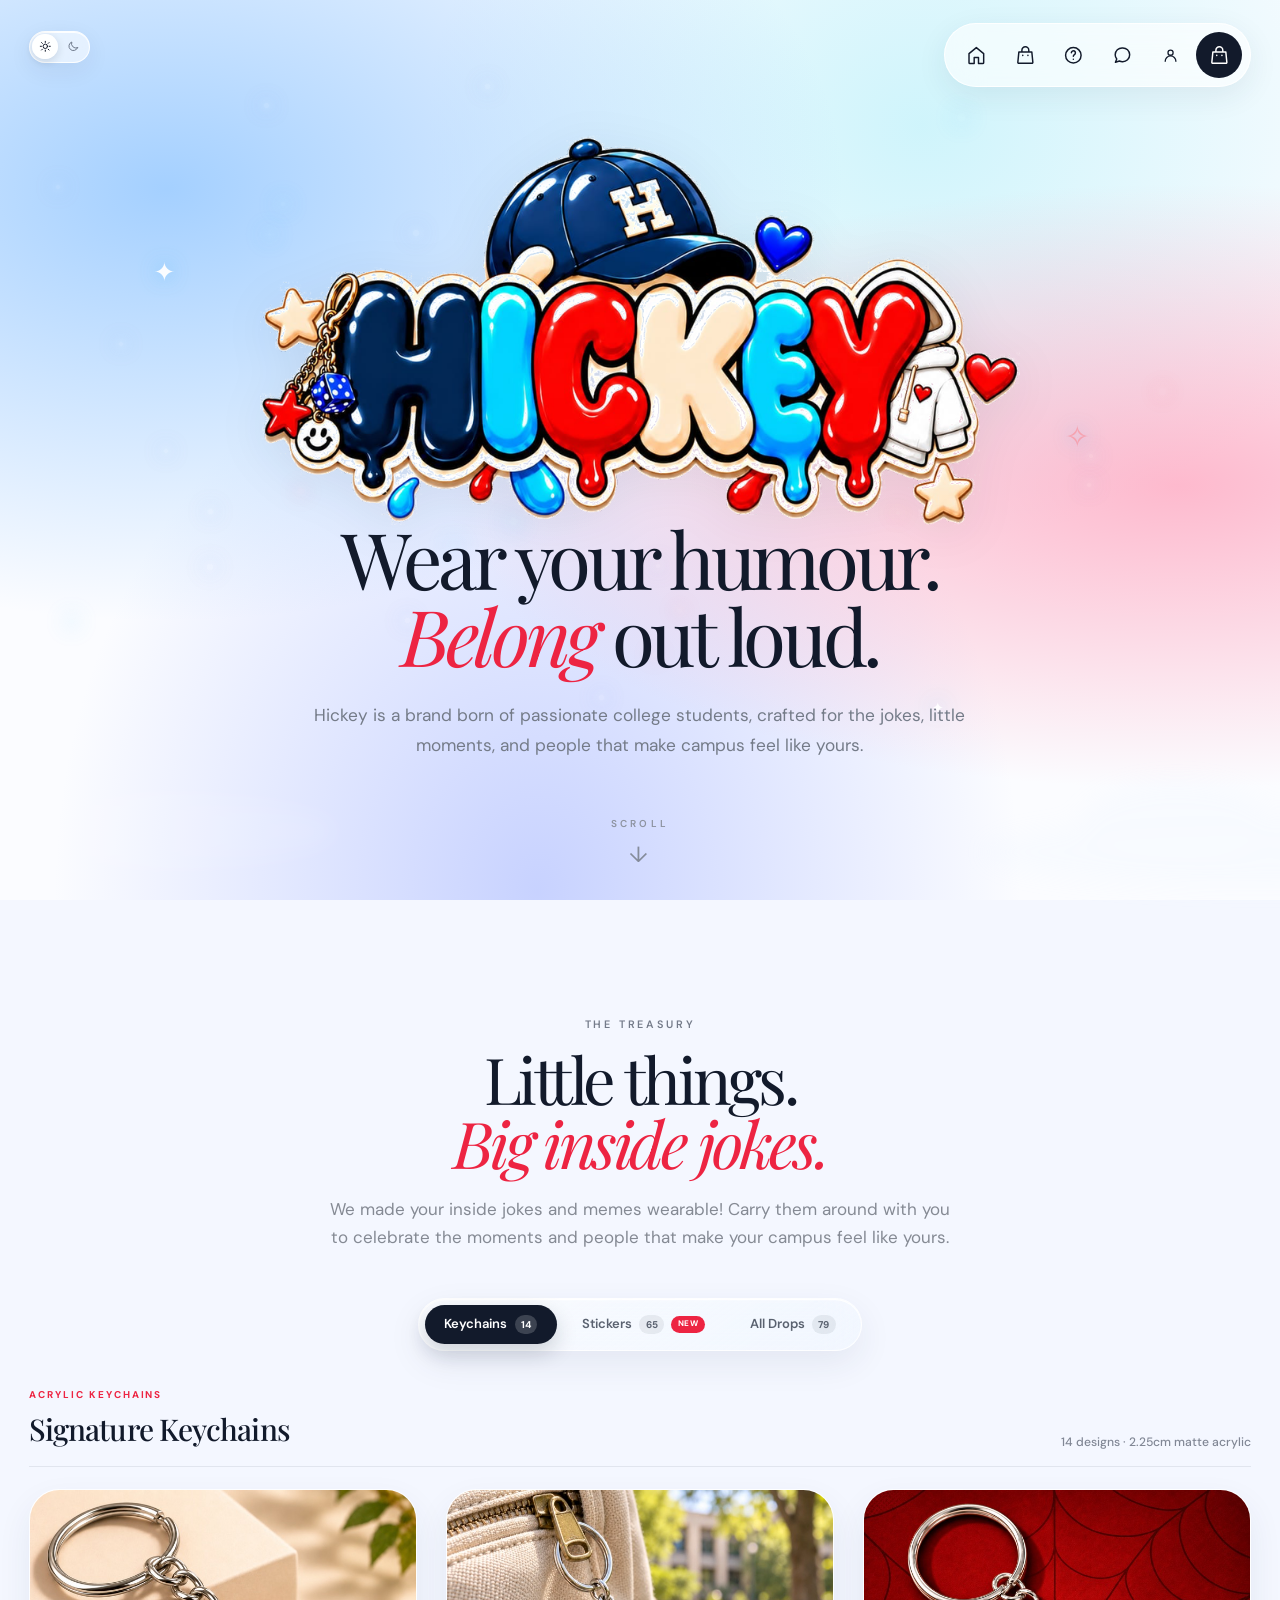
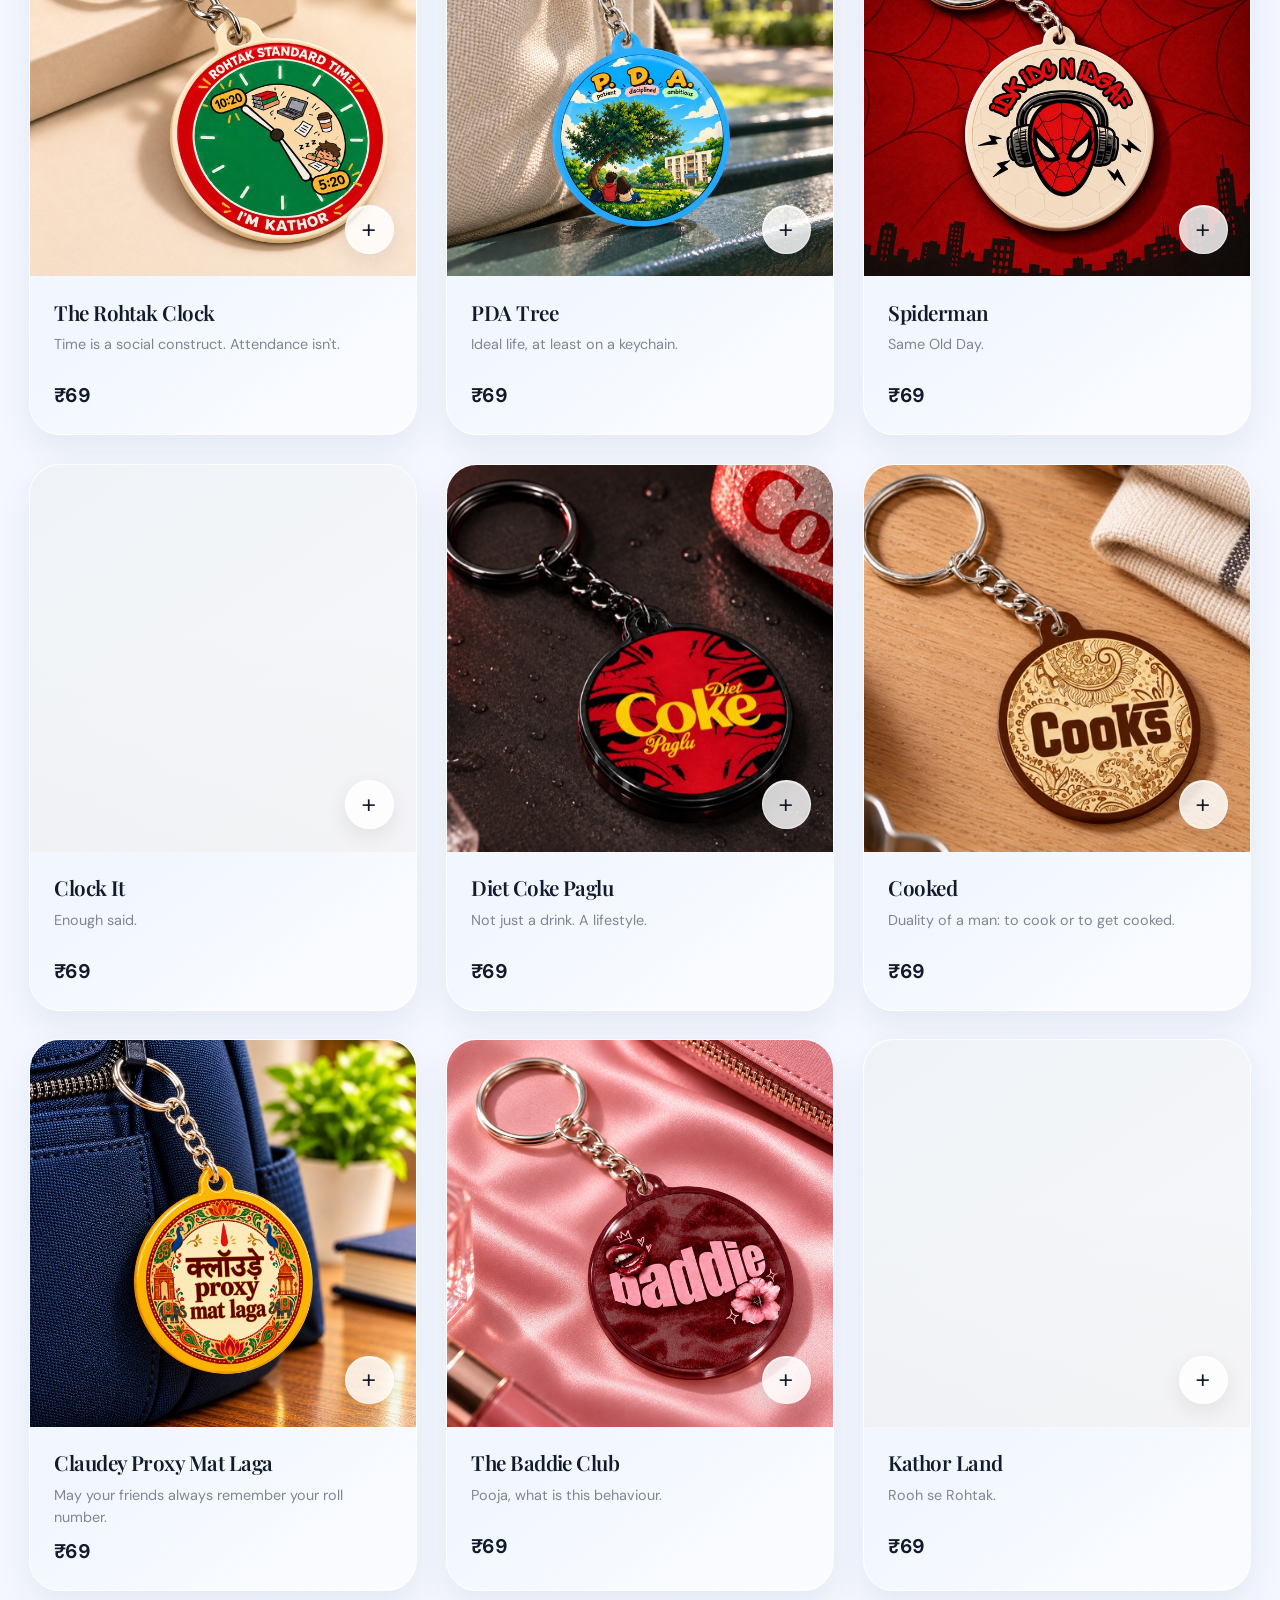
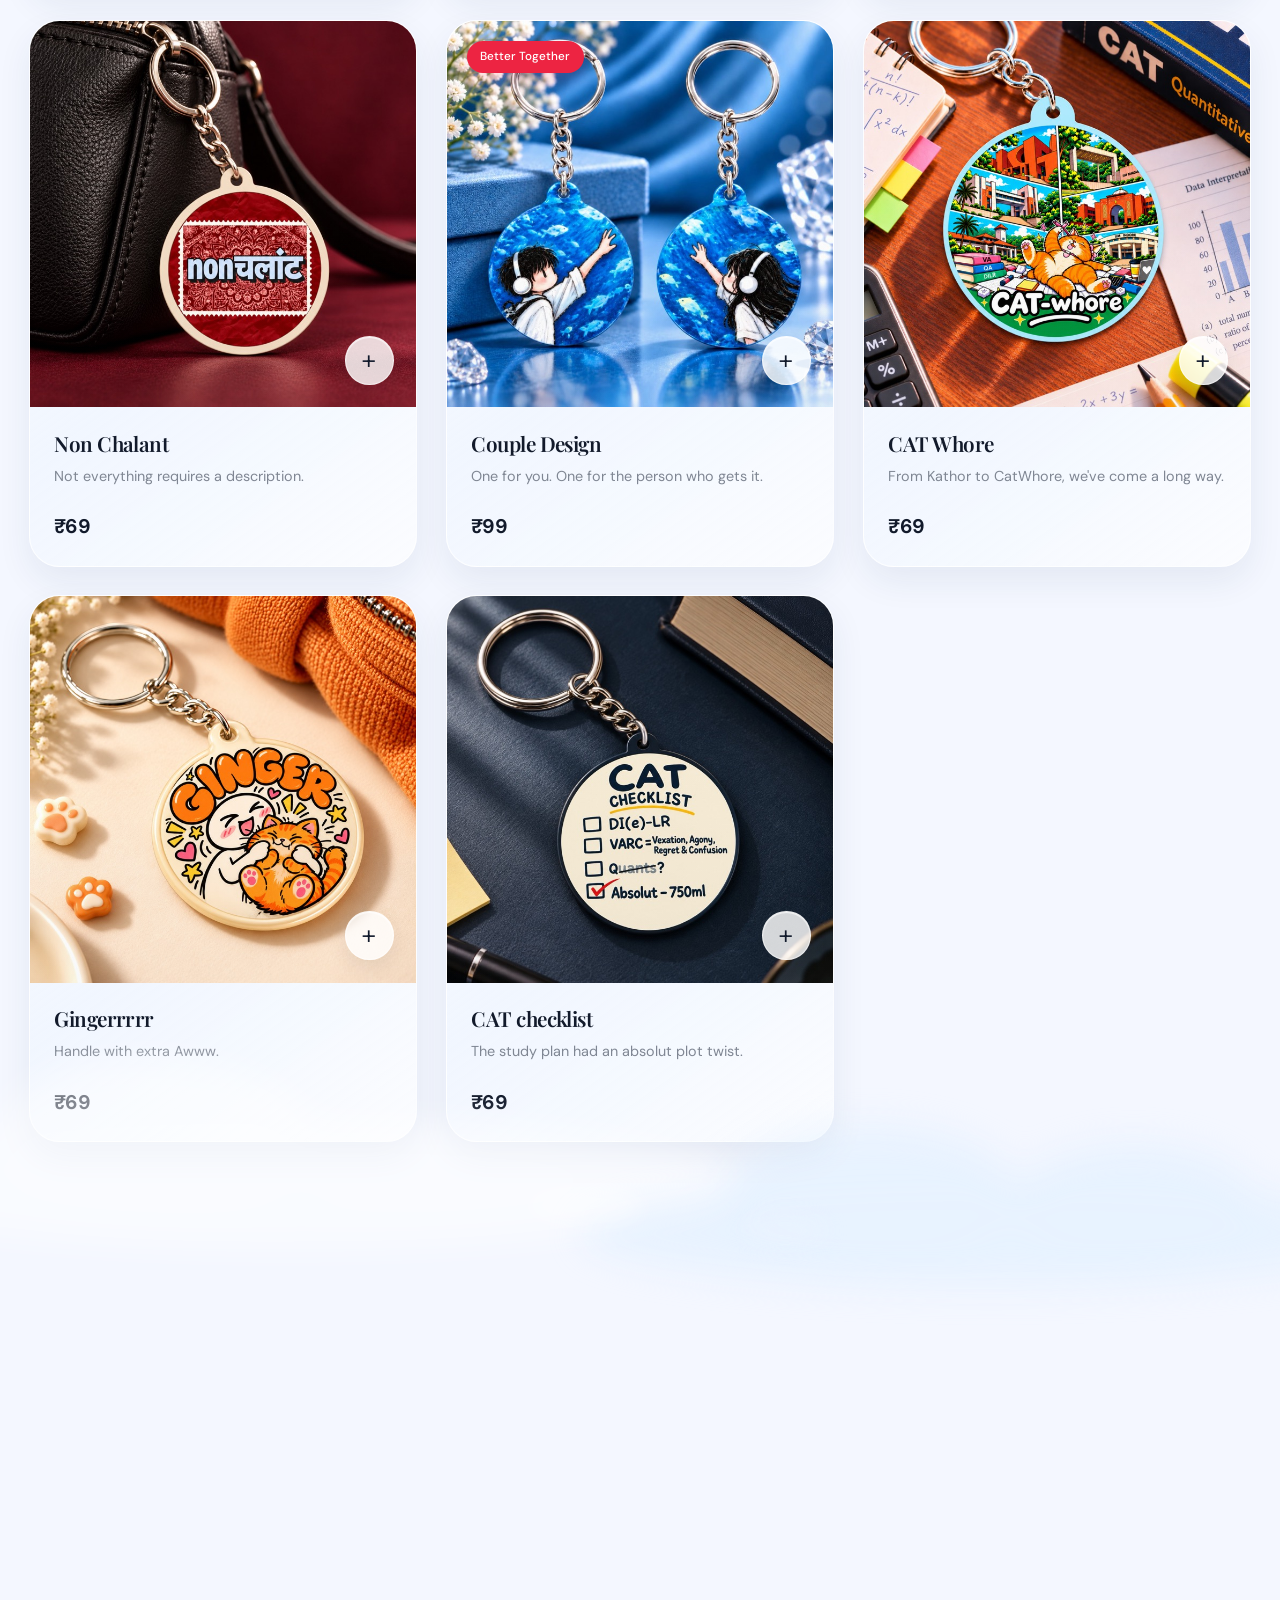
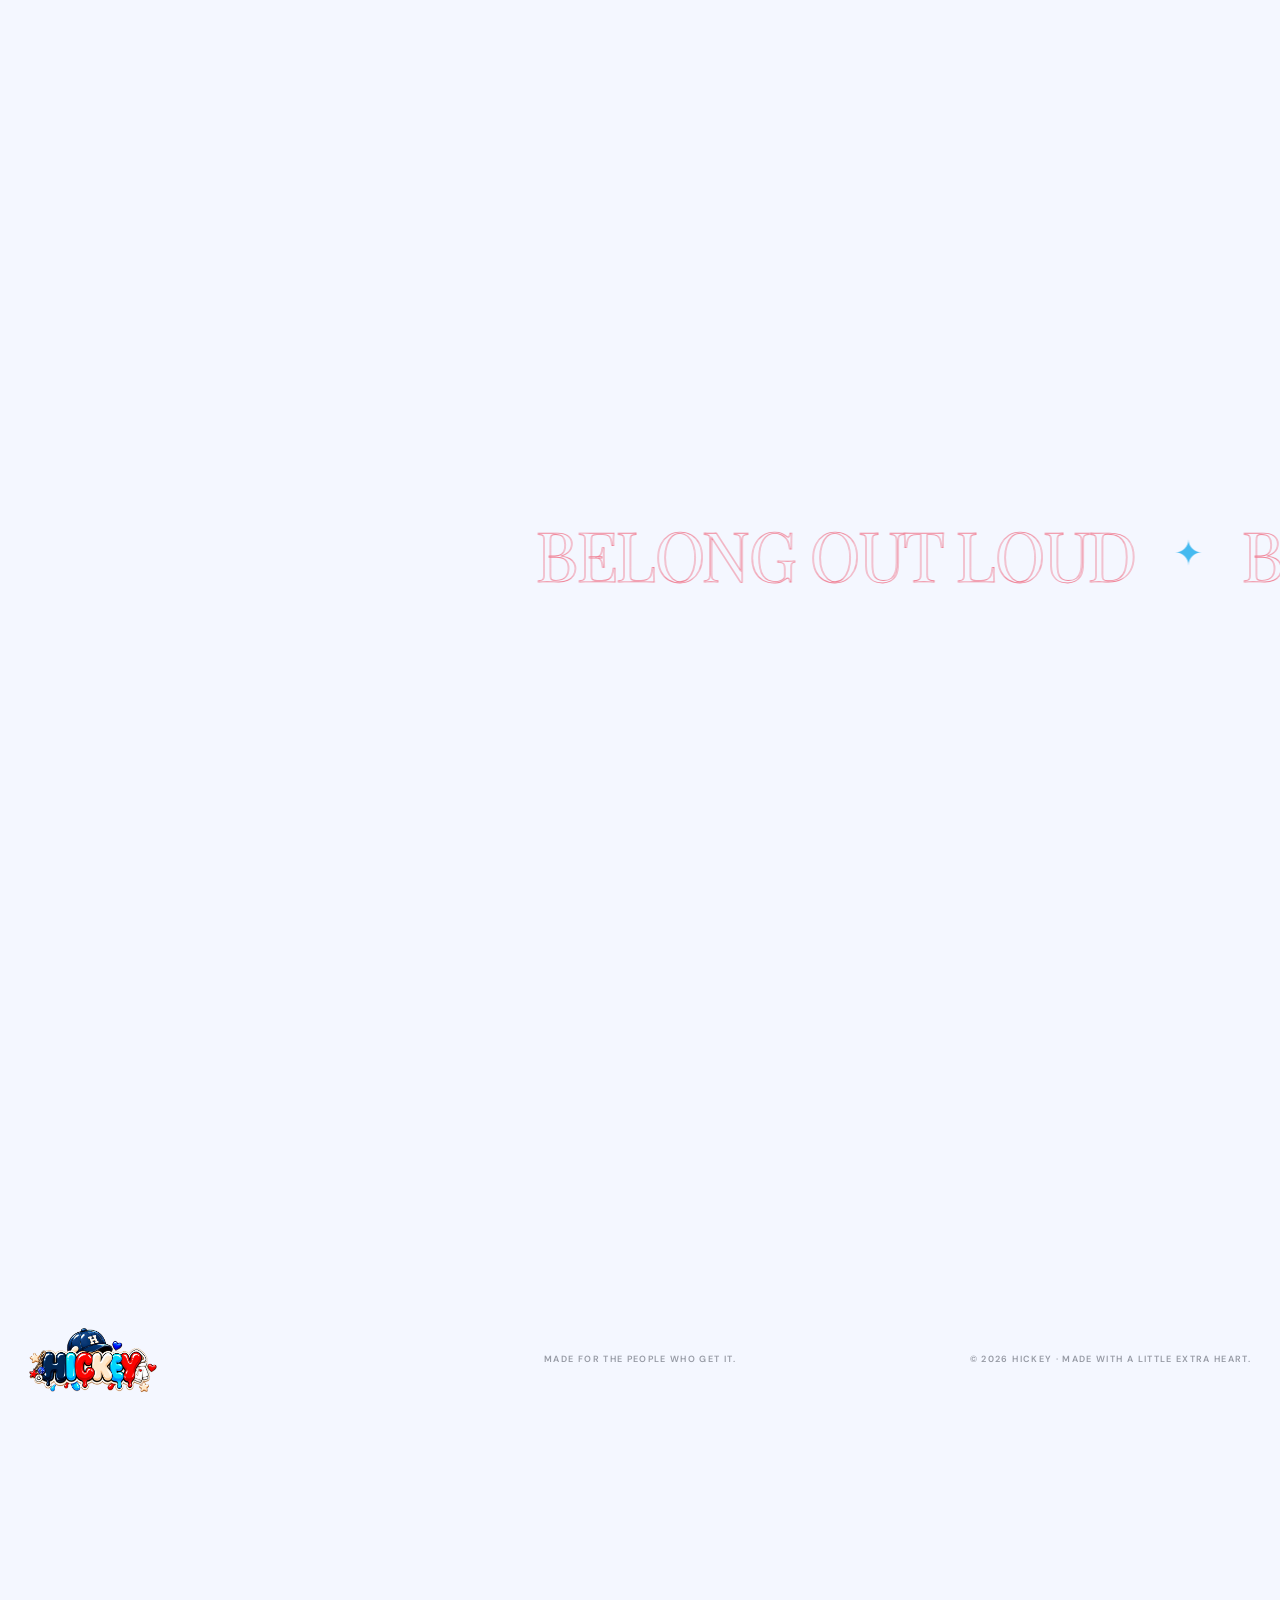
==== commit 706cf5a2: "Move custom packs into stickers filter, restore top-level tabs" ====
--- a/index.html
+++ b/index.html
@@ -10,7 +10,7 @@
     <link rel="preconnect" href="https://fonts.googleapis.com">
     <link rel="preconnect" href="https://fonts.gstatic.com" crossorigin>
     <link href="https://fonts.googleapis.com/css2?family=DM+Sans:wght@400;500;600;700&family=Playfair+Display:ital,wght@0,400;0,500;0,600;1,400;1,500&display=swap" rel="stylesheet">
-    <link rel="stylesheet" href="styles.css?v=1795785600">
+    <link rel="stylesheet" href="styles.css?v=1795789200">
     <script>
       try {
         if (localStorage.getItem("hickey-theme") === "dark") {
@@ -21,9 +21,9 @@
 
     <script src="https://checkout.razorpay.com/v1/checkout.js" defer></script>
     <script src="https://accounts.google.com/gsi/client" async defer></script>
-    <script src="stickers-catalog.js?v=1795785600" defer></script>
-    <script src="auth-client.js?v=1795785600" defer></script>
-    <script src="script.js?v=1795785600" defer></script>
+    <script src="stickers-catalog.js?v=1795789200" defer></script>
+    <script src="auth-client.js?v=1795789200" defer></script>
+    <script src="script.js?v=1795789200" defer></script>
   </head>
   <body>
     <div class="page-glow" aria-hidden="true"></div>
@@ -93,10 +93,7 @@
               <span>Keychains</span><em class="tab-count">14</em>
             </button>
             <button class="collection-tab" type="button" role="tab" aria-selected="false" data-collection-tab="stickers" data-switch-collection="stickers">
-              <span>Stickers</span><em class="tab-count">60</em>
-            </button>
-            <button class="collection-tab" type="button" role="tab" aria-selected="false" data-collection-tab="custom" data-switch-collection="custom">
-              <span>Custom Packs</span><em class="tab-count">5</em><i class="tab-new-dot">NEW</i>
+              <span>Stickers</span><em class="tab-count">65</em><i class="tab-new-dot">NEW</i>
             </button>
             <button class="collection-tab" type="button" role="tab" aria-selected="false" data-collection-tab="all" data-switch-collection="all">
               <span>All Drops</span><em class="tab-count">79</em>
@@ -184,48 +181,40 @@
             <div class="sticker-pack-filters" id="sticker-pack-filters" role="tablist" aria-label="Filter stickers by category"></div>
           </div>
 
+          <div class="custom-pack-showcase" id="custom-pack-showcase" hidden>
+            <section class="custom-pack-section" id="custom-pack-section" aria-labelledby="custom-pack-title">
+              <div class="custom-pack-head">
+                <div>
+                  <span class="collection-kicker">PICK YOUR FIVE</span>
+                  <h4 id="custom-pack-title">Build your own sticker pack.</h4>
+                  <p>Pick five different stickers, then add them here. <button class="text-link" type="button" data-show-stickers>Browse all stickers →</button></p>
+                </div>
+                <span class="custom-pack-price">₹129 · 5 stickers</span>
+              </div>
+              <div class="custom-pack-slots" id="custom-pack-slots" aria-label="Your selected custom pack designs"></div>
+              <div class="custom-pack-actions">
+                <span class="custom-pack-count" id="custom-pack-count" aria-live="polite">0 of 5 designs chosen</span>
+                <div class="custom-pack-buttons">
+                  <button class="button button-quiet" id="custom-pack-clear" type="button">Clear picks</button>
+                  <button class="button button-dark" id="custom-pack-add" type="button">Add custom pack to basket</button>
+                </div>
+              </div>
+            </section>
+
+            <section class="featured-pack-section" aria-labelledby="featured-pack-title">
+              <header class="featured-pack-head">
+                <div>
+                  <span class="collection-kicker">MADE BY HICKEY</span>
+                  <h4 id="featured-pack-title">Five stickers, sorted by vibe.</h4>
+                  <p>Ready-to-go packs, each with five different designs picked by us.</p>
+                </div>
+                <span class="featured-pack-count">5 packs · ₹129 each</span>
+              </header>
+              <div class="featured-pack-grid" id="featured-pack-grid"></div>
+            </section>
+          </div>
+
           <div class="sticker-showcase" id="sticker-showcase"></div>
-        </div>
-
-        <div class="collection-panel" id="panel-custom" data-collection-panel="custom" hidden>
-          <div class="collection-subhead" id="custom-packs">
-            <div>
-              <span class="collection-kicker">CUSTOM PACKS · FIVE DIFFERENT DESIGNS</span>
-              <h3>Make it yours.</h3>
-            </div>
-            <span class="collection-meta">5 ready-made packs · Build your own · ₹129</span>
-          </div>
-
-          <section class="custom-pack-section" id="custom-pack-section" aria-labelledby="custom-pack-title">
-            <div class="custom-pack-head">
-              <div>
-                <span class="collection-kicker">PICK YOUR FIVE</span>
-                <h4 id="custom-pack-title">Build your own sticker pack.</h4>
-                <p>Pick five different stickers, then add them here. <button class="text-link" type="button" data-switch-collection="stickers">Browse all stickers →</button></p>
-              </div>
-              <span class="custom-pack-price">₹129 · 5 stickers</span>
-            </div>
-            <div class="custom-pack-slots" id="custom-pack-slots" aria-label="Your selected custom pack designs"></div>
-            <div class="custom-pack-actions">
-              <span class="custom-pack-count" id="custom-pack-count" aria-live="polite">0 of 5 designs chosen</span>
-              <div class="custom-pack-buttons">
-                <button class="button button-quiet" id="custom-pack-clear" type="button">Clear picks</button>
-                <button class="button button-dark" id="custom-pack-add" type="button">Add custom pack to basket</button>
-              </div>
-            </div>
-          </section>
-
-          <section class="featured-pack-section" aria-labelledby="featured-pack-title">
-            <header class="featured-pack-head">
-              <div>
-                <span class="collection-kicker">MADE BY HICKEY</span>
-                <h4 id="featured-pack-title">Five stickers, sorted by vibe.</h4>
-                <p>Ready-to-go packs, each with five different designs picked by us.</p>
-              </div>
-              <span class="featured-pack-count">5 packs · ₹129 each</span>
-            </header>
-            <div class="featured-pack-grid" id="featured-pack-grid"></div>
-          </section>
         </div>
       </section>
 
--- a/styles.css
+++ b/styles.css
@@ -1642,6 +1642,28 @@
 }
 
 /* --- Custom sticker packs: pick-your-five + made-by-Hickey drops --- */
+.sticker-showcase[hidden],
+.custom-pack-showcase[hidden] { display: none !important; }
+.custom-pack-showcase {
+  display: grid;
+  gap: 38px;
+  max-width: 1840px;
+  margin-inline: auto;
+}
+.pack-pill-custom {
+  border-color: rgba(237,36,66,.22);
+  background: linear-gradient(120deg, rgba(237,36,66,.12), rgba(168,85,247,.1));
+  color: var(--red-deep);
+  font-weight: 700;
+}
+.pack-pill-custom span { color: var(--red); }
+.pack-pill-custom.is-active {
+  border-color: transparent;
+  color: #fff;
+  background: linear-gradient(120deg, rgba(237,36,66,.92), rgba(168,85,247,.82));
+}
+.pack-pill-custom.is-active span { color: #fff; }
+:root[data-theme="dark"] .pack-pill-custom { color: #ff8ba0; }
 .button-glass {
   color: var(--ink);
   border-color: rgba(255,255,255,.92);
@@ -1920,6 +1942,7 @@
   .custom-pack-slot { min-height: 68px; border-radius: 14px; }
   .custom-pack-slot > span { top: 5px; left: 6px; width: 19px; height: 19px; font-size: 9px; }
   .custom-pack-slot button { top: 5px; right: 5px; width: 22px; height: 22px; font-size: 15px; }
+  .custom-pack-showcase { gap: 22px; }
   .custom-pack-actions { align-items: flex-start; }
   .custom-pack-buttons { width: 100%; }
   .custom-pack-buttons .button { flex: 1; min-height: 46px; padding: 0 12px; font-size: 12px; }
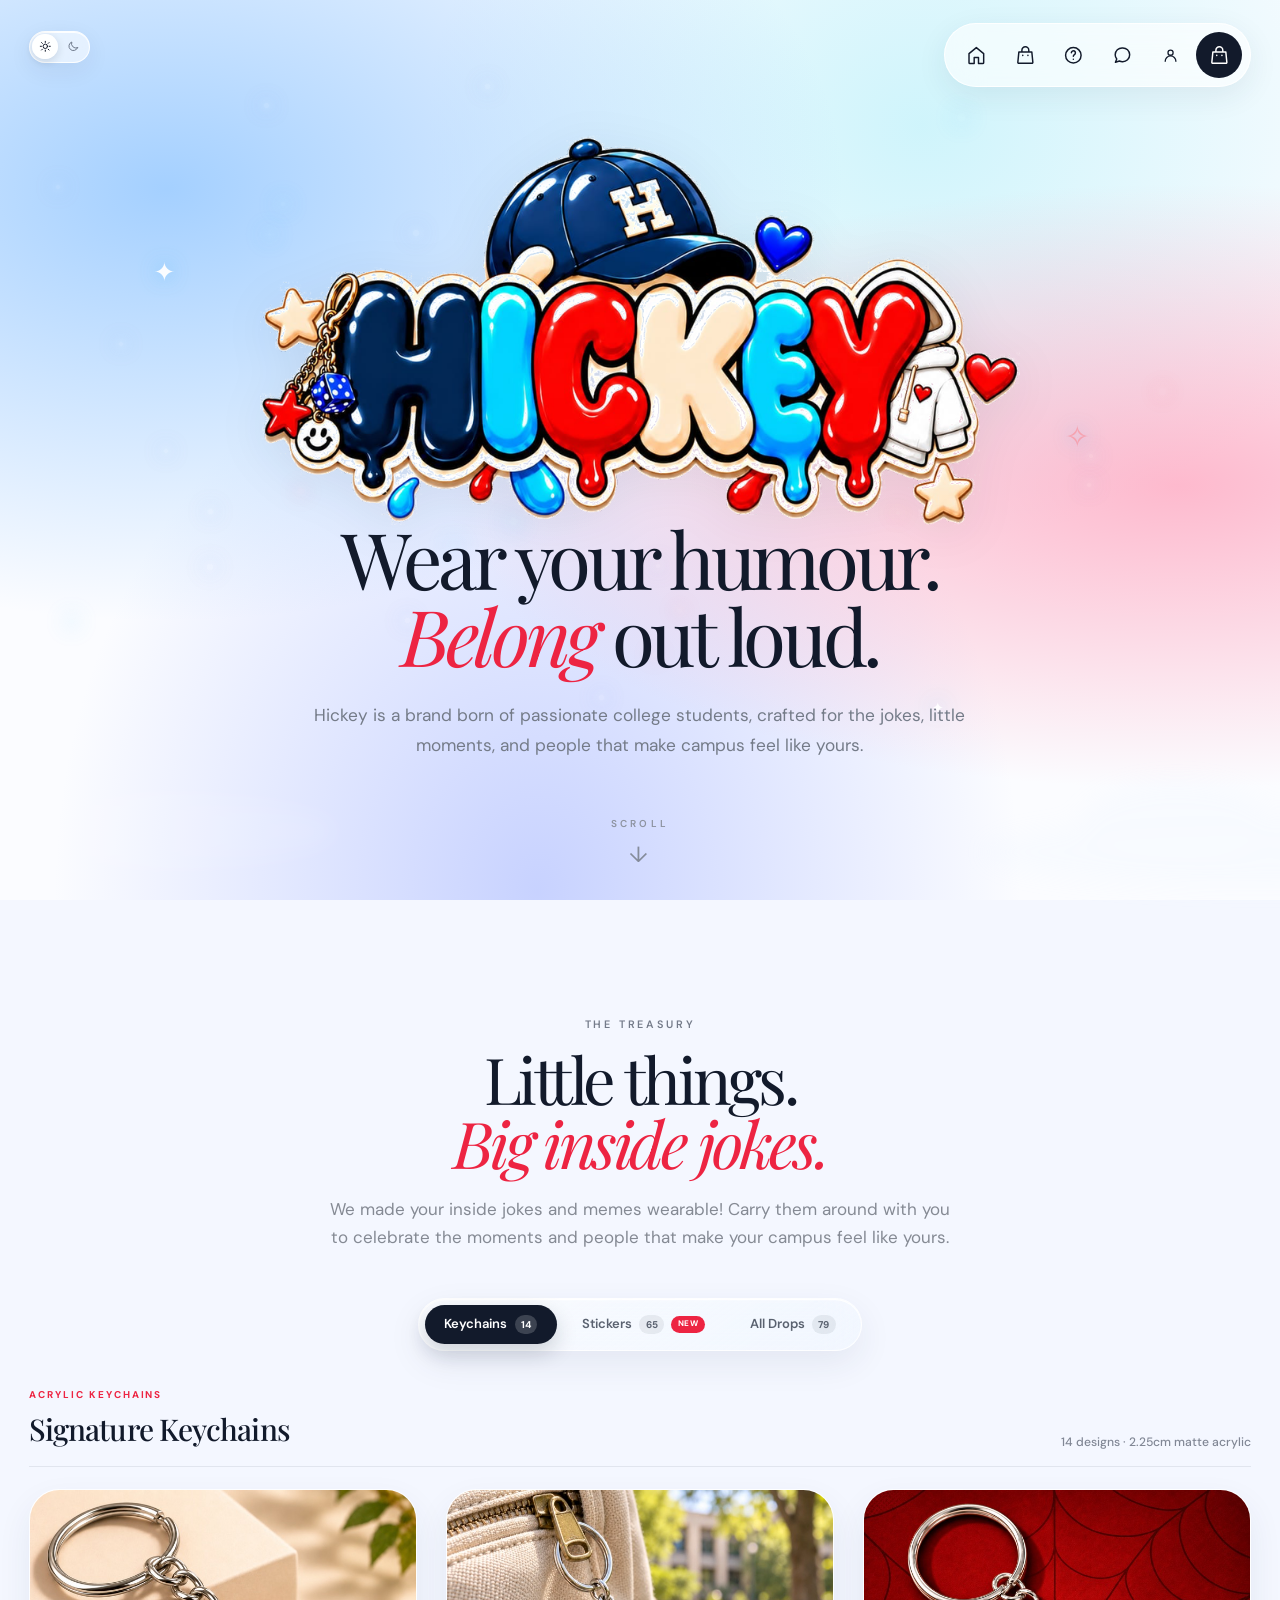
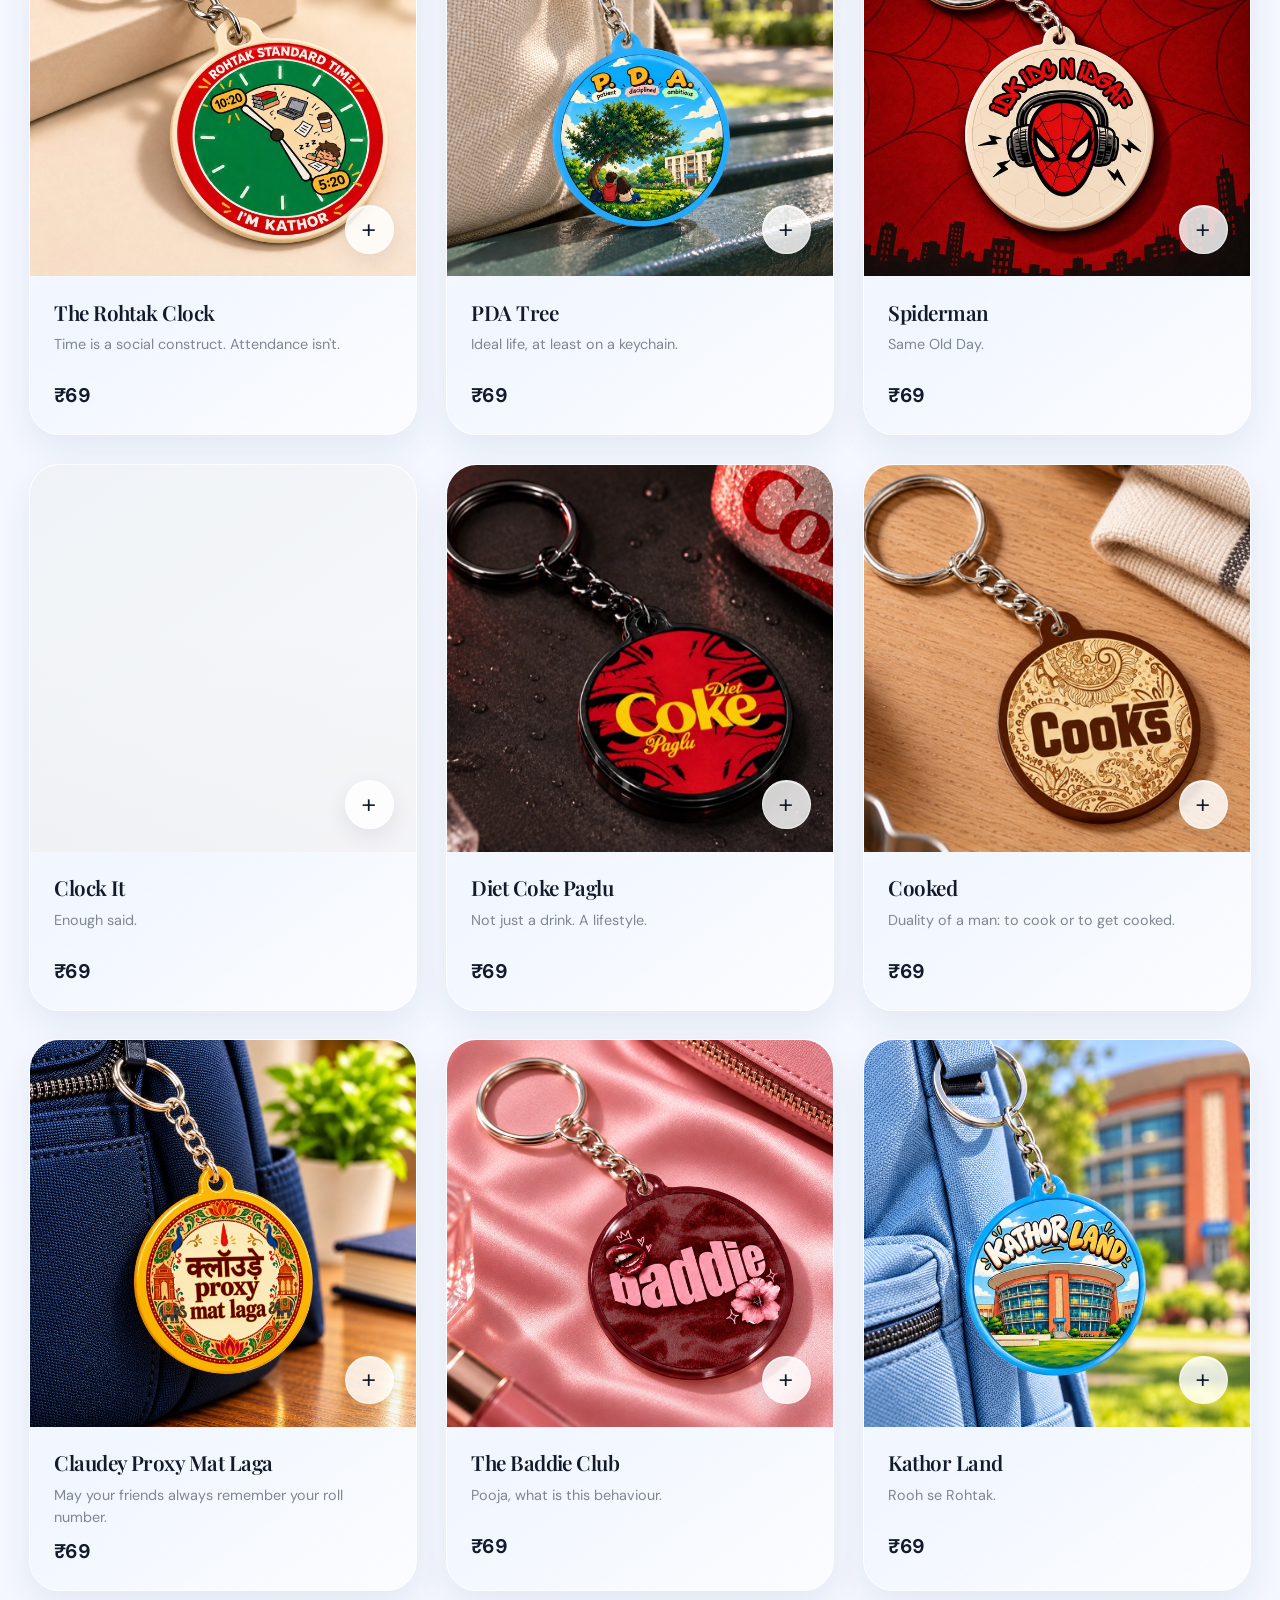
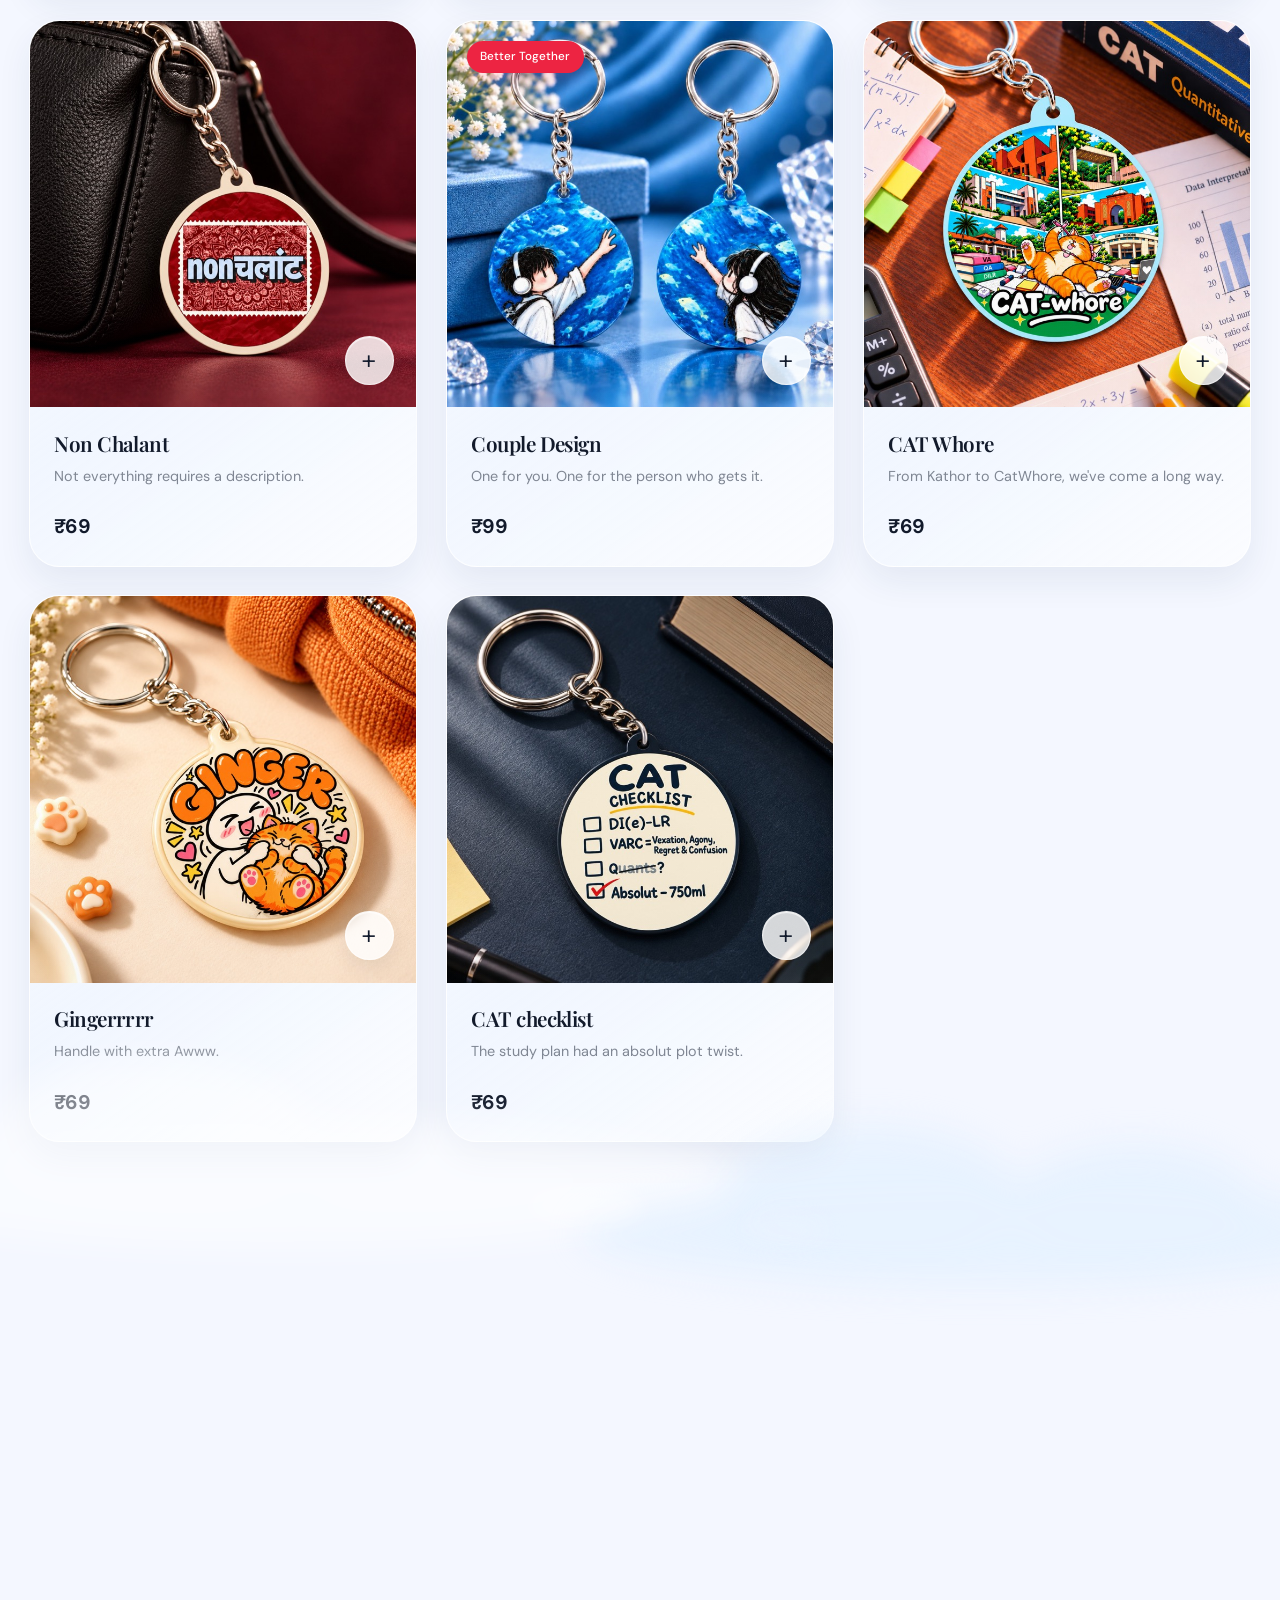
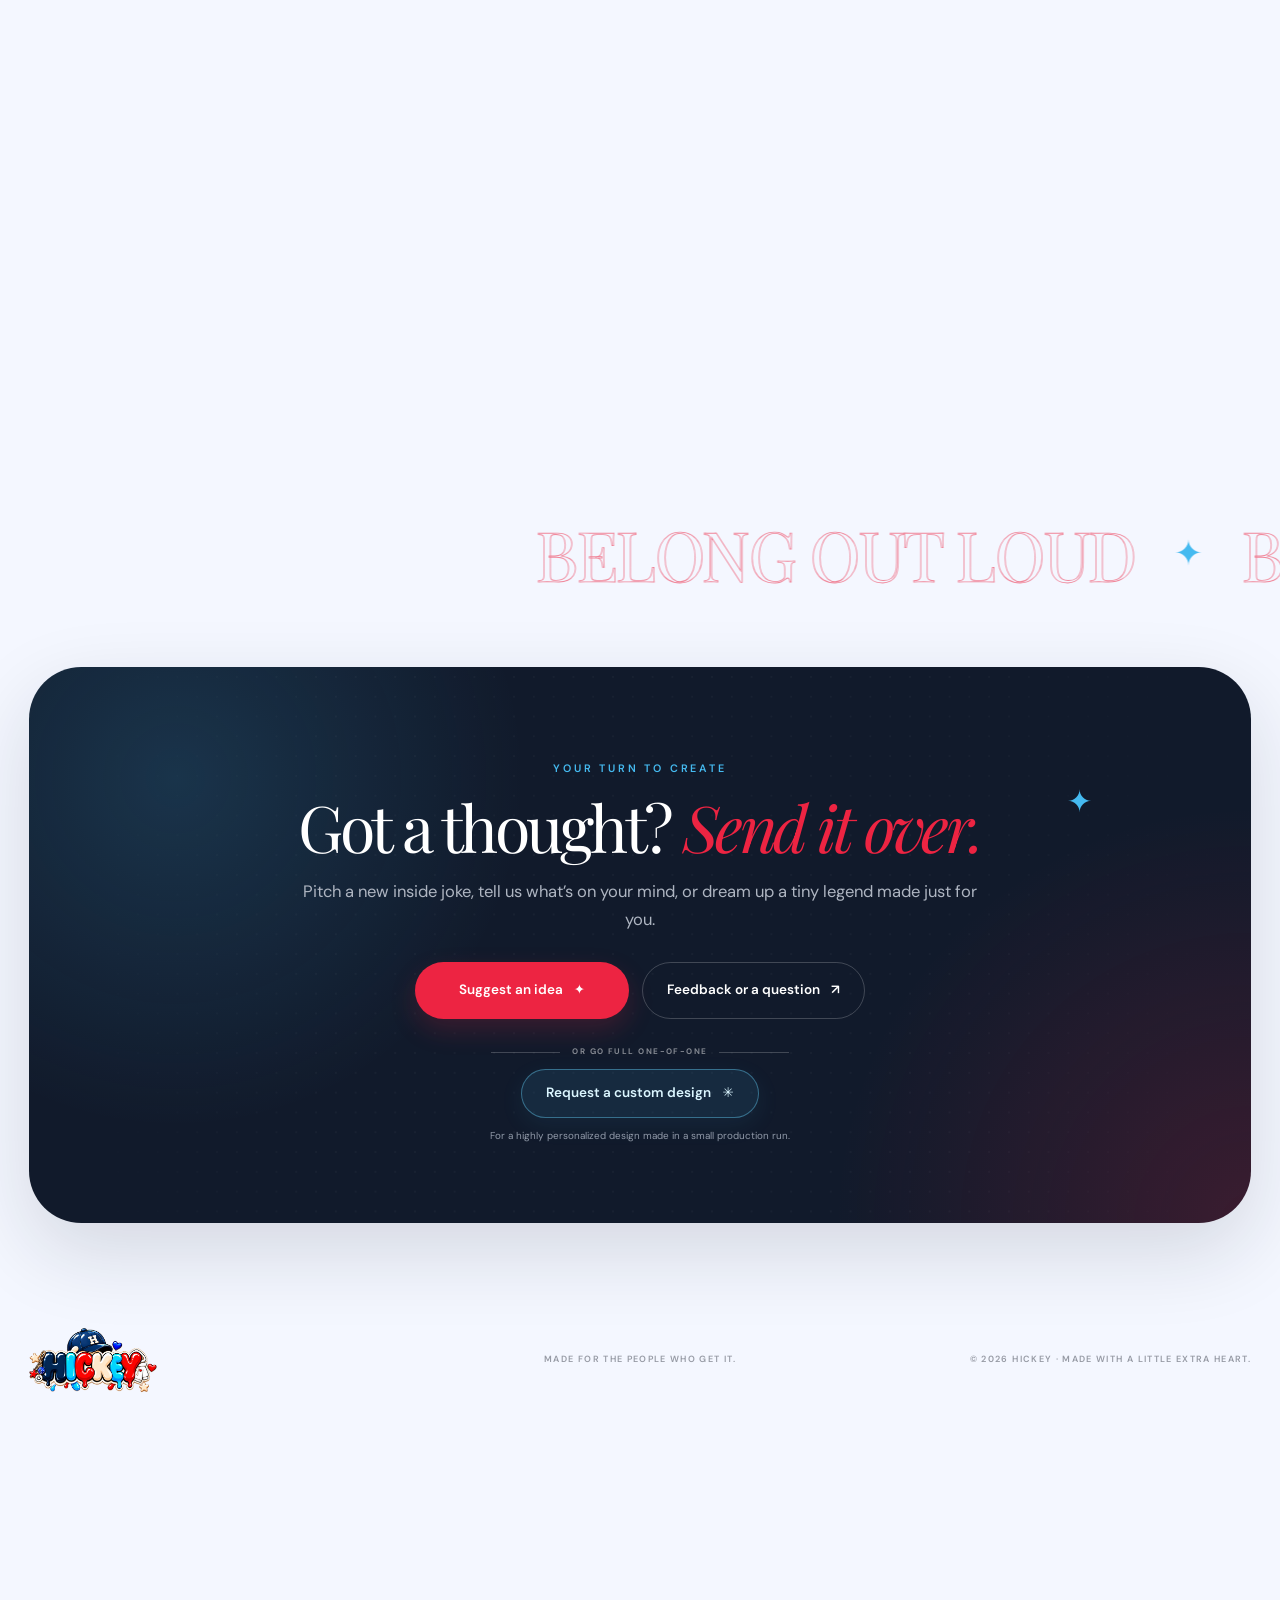
==== commit 09ed988c: "Keep logo untouched in dark mode and add slot-first custom pack picker" ====
--- a/index.html
+++ b/index.html
@@ -10,7 +10,7 @@
     <link rel="preconnect" href="https://fonts.googleapis.com">
     <link rel="preconnect" href="https://fonts.gstatic.com" crossorigin>
     <link href="https://fonts.googleapis.com/css2?family=DM+Sans:wght@400;500;600;700&family=Playfair+Display:ital,wght@0,400;0,500;0,600;1,400;1,500&display=swap" rel="stylesheet">
-    <link rel="stylesheet" href="styles.css?v=1795789200">
+    <link rel="stylesheet" href="styles.css?v=1795792800">
     <script>
       try {
         if (localStorage.getItem("hickey-theme") === "dark") {
@@ -21,9 +21,9 @@
 
     <script src="https://checkout.razorpay.com/v1/checkout.js" defer></script>
     <script src="https://accounts.google.com/gsi/client" async defer></script>
-    <script src="stickers-catalog.js?v=1795789200" defer></script>
-    <script src="auth-client.js?v=1795789200" defer></script>
-    <script src="script.js?v=1795789200" defer></script>
+    <script src="stickers-catalog.js?v=1795792800" defer></script>
+    <script src="auth-client.js?v=1795792800" defer></script>
+    <script src="script.js?v=1795792800" defer></script>
   </head>
   <body>
     <div class="page-glow" aria-hidden="true"></div>
@@ -181,7 +181,24 @@
             <div class="sticker-pack-filters" id="sticker-pack-filters" role="tablist" aria-label="Filter stickers by category"></div>
           </div>
 
+          <div class="pack-slot-hint" id="pack-slot-hint" hidden>
+            <span id="pack-slot-hint-text"></span>
+            <button type="button" id="pack-slot-hint-cancel">Cancel</button>
+          </div>
+
           <div class="custom-pack-showcase" id="custom-pack-showcase" hidden>
+            <section class="featured-pack-section" aria-labelledby="featured-pack-title">
+              <header class="featured-pack-head">
+                <div>
+                  <span class="collection-kicker">MADE BY HICKEY</span>
+                  <h4 id="featured-pack-title">Five stickers, sorted by vibe.</h4>
+                  <p>Ready-to-go packs, each with five different designs picked by us.</p>
+                </div>
+                <span class="featured-pack-count">5 packs · ₹129 each</span>
+              </header>
+              <div class="featured-pack-grid" id="featured-pack-grid"></div>
+            </section>
+
             <section class="custom-pack-section" id="custom-pack-section" aria-labelledby="custom-pack-title">
               <div class="custom-pack-head">
                 <div>
@@ -200,18 +217,6 @@
                 </div>
               </div>
             </section>
-
-            <section class="featured-pack-section" aria-labelledby="featured-pack-title">
-              <header class="featured-pack-head">
-                <div>
-                  <span class="collection-kicker">MADE BY HICKEY</span>
-                  <h4 id="featured-pack-title">Five stickers, sorted by vibe.</h4>
-                  <p>Ready-to-go packs, each with five different designs picked by us.</p>
-                </div>
-                <span class="featured-pack-count">5 packs · ₹129 each</span>
-              </header>
-              <div class="featured-pack-grid" id="featured-pack-grid"></div>
-            </section>
           </div>
 
           <div class="sticker-showcase" id="sticker-showcase"></div>
@@ -339,6 +344,17 @@
         </div>
       </section>
     </div>
+
+    <div class="slot-category-layer" id="slot-category-layer" aria-hidden="true">
+      <section class="slot-category-card" role="dialog" aria-modal="true" aria-labelledby="slot-category-title">
+        <button class="icon-button slot-category-close" id="close-slot-category" type="button" aria-label="Close category picker">×</button>
+        <span class="eyebrow">PICK A DESIGN SET</span>
+        <h2 id="slot-category-title">What kind of sticker?</h2>
+        <p id="slot-category-intro">Choose a category, then tap a sticker's + to fill this slot.</p>
+        <div class="slot-category-grid" id="slot-category-grid"></div>
+      </section>
+    </div>
+
     <aside class="basket-drawer" id="basket-drawer" aria-labelledby="basket-title" aria-hidden="true">
       <div class="drawer-head"><h2 id="basket-title"><svg class="drawer-bag-icon" viewBox="0 0 24 24" aria-hidden="true"><path d="M4.5 8h15l1.2 12a1 1 0 0 1-1 1.1H4.3a1 1 0 0 1-1-1.1zM8 8V6a4 4 0 0 1 8 0v2"/></svg>Your Basket</h2><button class="icon-button close-bag" id="close-bag" aria-label="Close basket">×</button></div>
       <div class="basket-items" id="basket-items"></div>
--- a/styles.css
+++ b/styles.css
@@ -2033,3 +2033,203 @@
   .custom-pack-slot { flex-basis: 68px; min-height: 68px; }
   .featured-pack-card { flex-basis: min(84vw, 230px); }
 }
+
+/* --- Slot-first custom pack flow: category chooser + targeted picks --- */
+.pack-slot-hint {
+  display: flex;
+  flex-wrap: wrap;
+  align-items: center;
+  justify-content: space-between;
+  gap: 10px;
+  max-width: 1840px;
+  margin: 0 auto 18px;
+  padding: 12px 16px;
+  border: 1px solid rgba(237,36,66,.26);
+  border-radius: 16px;
+  background: linear-gradient(120deg, rgba(255,255,255,.9), rgba(255,235,240,.72));
+  box-shadow: 0 10px 28px rgba(32,50,88,.08), inset 0 1px 0 rgba(255,255,255,.94);
+  color: var(--ink);
+  font-size: 12.5px;
+  font-weight: 600;
+}
+.pack-slot-hint[hidden] { display: none !important; }
+.pack-slot-hint button {
+  padding: 6px 12px;
+  border: 1px solid rgba(18,26,43,.12);
+  border-radius: 999px;
+  background: rgba(255,255,255,.72);
+  font-size: 11px;
+  font-weight: 700;
+  cursor: pointer;
+}
+.pack-slot-hint button:hover { border-color: transparent; color: #fff; background: var(--red); }
+
+.custom-pack-slot { gap: 3px; align-content: center; }
+.custom-pack-slot .slot-add {
+  position: static;
+  display: grid;
+  width: 42px;
+  height: 42px;
+  place-items: center;
+  padding: 0 0 2px;
+  border: 1px solid rgba(255,255,255,.96);
+  border-radius: 50%;
+  color: var(--ink);
+  background: linear-gradient(145deg, rgba(255,255,255,.92), rgba(232,243,255,.72));
+  box-shadow: 0 8px 20px rgba(32,50,88,.12), inset 0 1px 0 #fff;
+  font-size: 25px;
+  font-weight: 300;
+  line-height: 1;
+}
+.custom-pack-slot .slot-add:hover { color: #fff; background: var(--red); transform: rotate(90deg) scale(1.04); }
+.custom-pack-slot.is-empty em { font-size: 11px; }
+.custom-pack-slot.is-targeted {
+  border-color: var(--red);
+  box-shadow: 0 0 0 3px rgba(237,36,66,.14) inset, 0 12px 26px rgba(237,36,66,.1);
+}
+
+.slot-category-layer {
+  position: fixed;
+  z-index: 65;
+  inset: 0;
+  display: grid;
+  place-items: center;
+  padding: 20px;
+  background: rgba(16,23,38,.42);
+  opacity: 0;
+  visibility: hidden;
+  pointer-events: none;
+  backdrop-filter: blur(0);
+  transition: opacity .3s ease, backdrop-filter .3s ease, visibility 0s linear .3s;
+}
+.slot-category-layer.is-open {
+  opacity: 1;
+  visibility: visible;
+  pointer-events: auto;
+  backdrop-filter: blur(10px);
+  transition: opacity .3s ease, backdrop-filter .3s ease, visibility 0s;
+}
+.slot-category-card {
+  position: relative;
+  width: min(100%, 720px);
+  max-height: min(88dvh, 780px);
+  overflow: auto;
+  padding: clamp(24px, 4vw, 42px);
+  border: 1px solid rgba(255,255,255,.94);
+  border-radius: 30px;
+  background: linear-gradient(150deg, rgba(255,255,255,.95), rgba(235,245,255,.86) 52%, rgba(255,236,241,.9));
+  box-shadow: 0 35px 100px rgba(17,25,42,.28), inset 0 1.5px 0 rgba(255,255,255,.96);
+  transform: translateY(18px) scale(.985);
+  transition: transform .38s cubic-bezier(.2,.8,.2,1);
+}
+.slot-category-layer.is-open .slot-category-card { transform: translateY(0) scale(1); }
+.slot-category-close { position: absolute; top: 14px; right: 16px; }
+.slot-category-card h2 {
+  margin: 10px 0 8px;
+  font-family: var(--serif);
+  font-size: clamp(1.9rem, 4vw, 2.8rem);
+  font-weight: 500;
+  letter-spacing: -.045em;
+  line-height: 1.05;
+}
+.slot-category-card > p {
+  max-width: 560px;
+  margin: 0;
+  color: var(--muted);
+  font-size: 13.5px;
+  line-height: 1.55;
+}
+.slot-category-grid {
+  display: grid;
+  grid-template-columns: repeat(2, minmax(0, 1fr));
+  gap: 12px;
+  margin-top: 22px;
+}
+.slot-category-option {
+  display: grid;
+  gap: 9px;
+  width: 100%;
+  padding: 12px;
+  border: 1px solid rgba(255,255,255,.9);
+  border-radius: 18px;
+  color: var(--ink);
+  text-align: left;
+  background: rgba(255,255,255,.62);
+  box-shadow: 0 8px 24px rgba(32,50,88,.06), inset 0 1px 0 rgba(255,255,255,.9);
+  cursor: pointer;
+  transition: transform .22s ease, border-color .22s ease, background .22s ease, box-shadow .22s ease;
+}
+.slot-category-option:hover {
+  border-color: rgba(237,36,66,.28);
+  background: rgba(255,255,255,.92);
+  box-shadow: 0 14px 32px rgba(32,50,88,.11);
+  transform: translateY(-3px);
+}
+.slot-category-thumbs {
+  display: grid;
+  grid-template-columns: repeat(4, minmax(0, 1fr));
+  gap: 6px;
+}
+.slot-category-thumbs img {
+  width: 100%;
+  aspect-ratio: 1;
+  padding: 4px;
+  border: 1px solid rgba(255,255,255,.86);
+  border-radius: 10px;
+  background: rgba(255,255,255,.66);
+  object-fit: contain;
+}
+.slot-category-copy { display: grid; gap: 2px; }
+.slot-category-copy strong { font-size: 13.5px; font-weight: 700; }
+.slot-category-copy small { color: var(--muted); font-size: 11px; }
+
+:root[data-theme="dark"] .pack-slot-hint {
+  border-color: rgba(255,255,255,.16);
+  background: linear-gradient(120deg, rgba(26,40,68,.88), rgba(42,24,38,.62));
+  box-shadow: 0 14px 34px rgba(0,0,0,.36), inset 0 1px 0 rgba(255,255,255,.14);
+}
+:root[data-theme="dark"] .pack-slot-hint button { border-color: rgba(255,255,255,.16); color: #fff; background: rgba(255,255,255,.1); }
+:root[data-theme="dark"] .custom-pack-slot .slot-add {
+  border-color: rgba(255,255,255,.2);
+  color: #fff;
+  background: linear-gradient(145deg, rgba(38,54,86,.86), rgba(18,27,46,.72));
+  box-shadow: 0 10px 22px rgba(0,0,0,.34), inset 0 1px 0 rgba(255,255,255,.16);
+}
+:root[data-theme="dark"] .slot-category-card {
+  border-color: rgba(255,255,255,.16);
+  background: linear-gradient(150deg, rgba(24,36,60,.96), rgba(12,19,34,.94) 52%, rgba(42,24,38,.9));
+  box-shadow: 0 35px 100px rgba(0,0,0,.6), inset 0 1.5px 0 rgba(255,255,255,.16);
+}
+:root[data-theme="dark"] .slot-category-option {
+  border-color: rgba(255,255,255,.14);
+  background: rgba(255,255,255,.07);
+  box-shadow: 0 10px 26px rgba(0,0,0,.32), inset 0 1px 0 rgba(255,255,255,.1);
+}
+:root[data-theme="dark"] .slot-category-option:hover { background: rgba(255,255,255,.13); }
+:root[data-theme="dark"] .slot-category-thumbs img { border-color: rgba(255,255,255,.12); background: rgba(255,255,255,.1); }
+
+@media (max-width: 760px) {
+  .pack-slot-hint { align-items: flex-start; flex-direction: column; margin-bottom: 14px; padding: 11px 13px; font-size: 12px; }
+  .custom-pack-slot .slot-add { width: 34px; height: 34px; font-size: 21px; }
+  .custom-pack-slot.is-empty em { font-size: 10px; }
+  .slot-category-layer { padding: 12px; }
+  .slot-category-card { max-height: min(90dvh, 720px); padding: 24px 15px 18px; border-radius: 24px; }
+  .slot-category-card h2 { margin-top: 8px; }
+  .slot-category-grid { grid-template-columns: 1fr; gap: 8px; margin-top: 16px; }
+  .slot-category-option { grid-template-columns: 86px minmax(0, 1fr); grid-template-rows: auto auto; align-items: center; gap: 0 12px; padding: 9px; }
+  .slot-category-thumbs { grid-column: 1; grid-row: 1 / span 2; grid-template-columns: repeat(2, minmax(0, 1fr)); }
+  .slot-category-thumbs img:nth-child(n+3) { display: none; }
+  .slot-category-copy { grid-column: 2; }
+}
+
+/* Keep every logo image pixel-identical when dark mode is applied. */
+:root[data-theme="dark"] .brand-lockup,
+:root[data-theme="dark"] .hickey-logo,
+:root[data-theme="dark"] .footer-logo img,
+:root[data-theme="dark"] .checkout-brand img {
+  animation: none !important;
+  filter: none !important;
+  transform: none !important;
+  opacity: 1 !important;
+  mix-blend-mode: normal !important;
+}
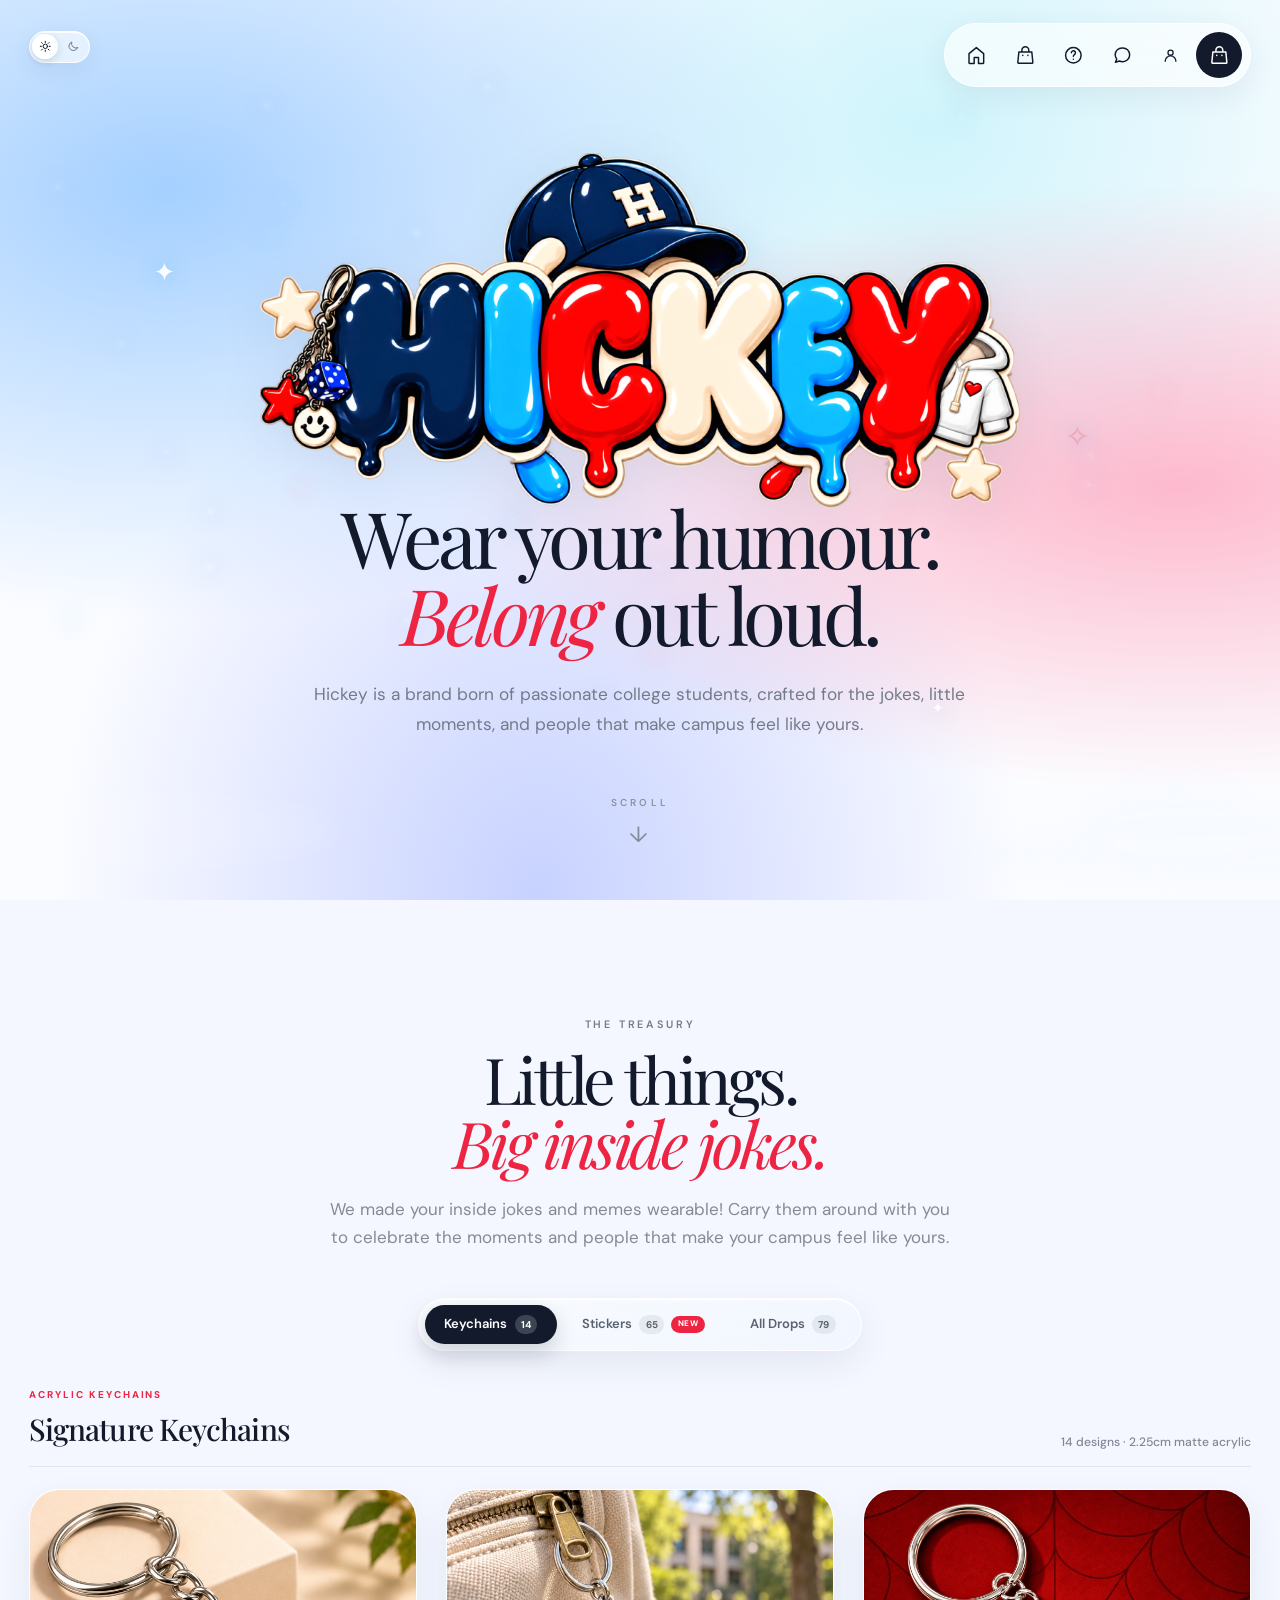
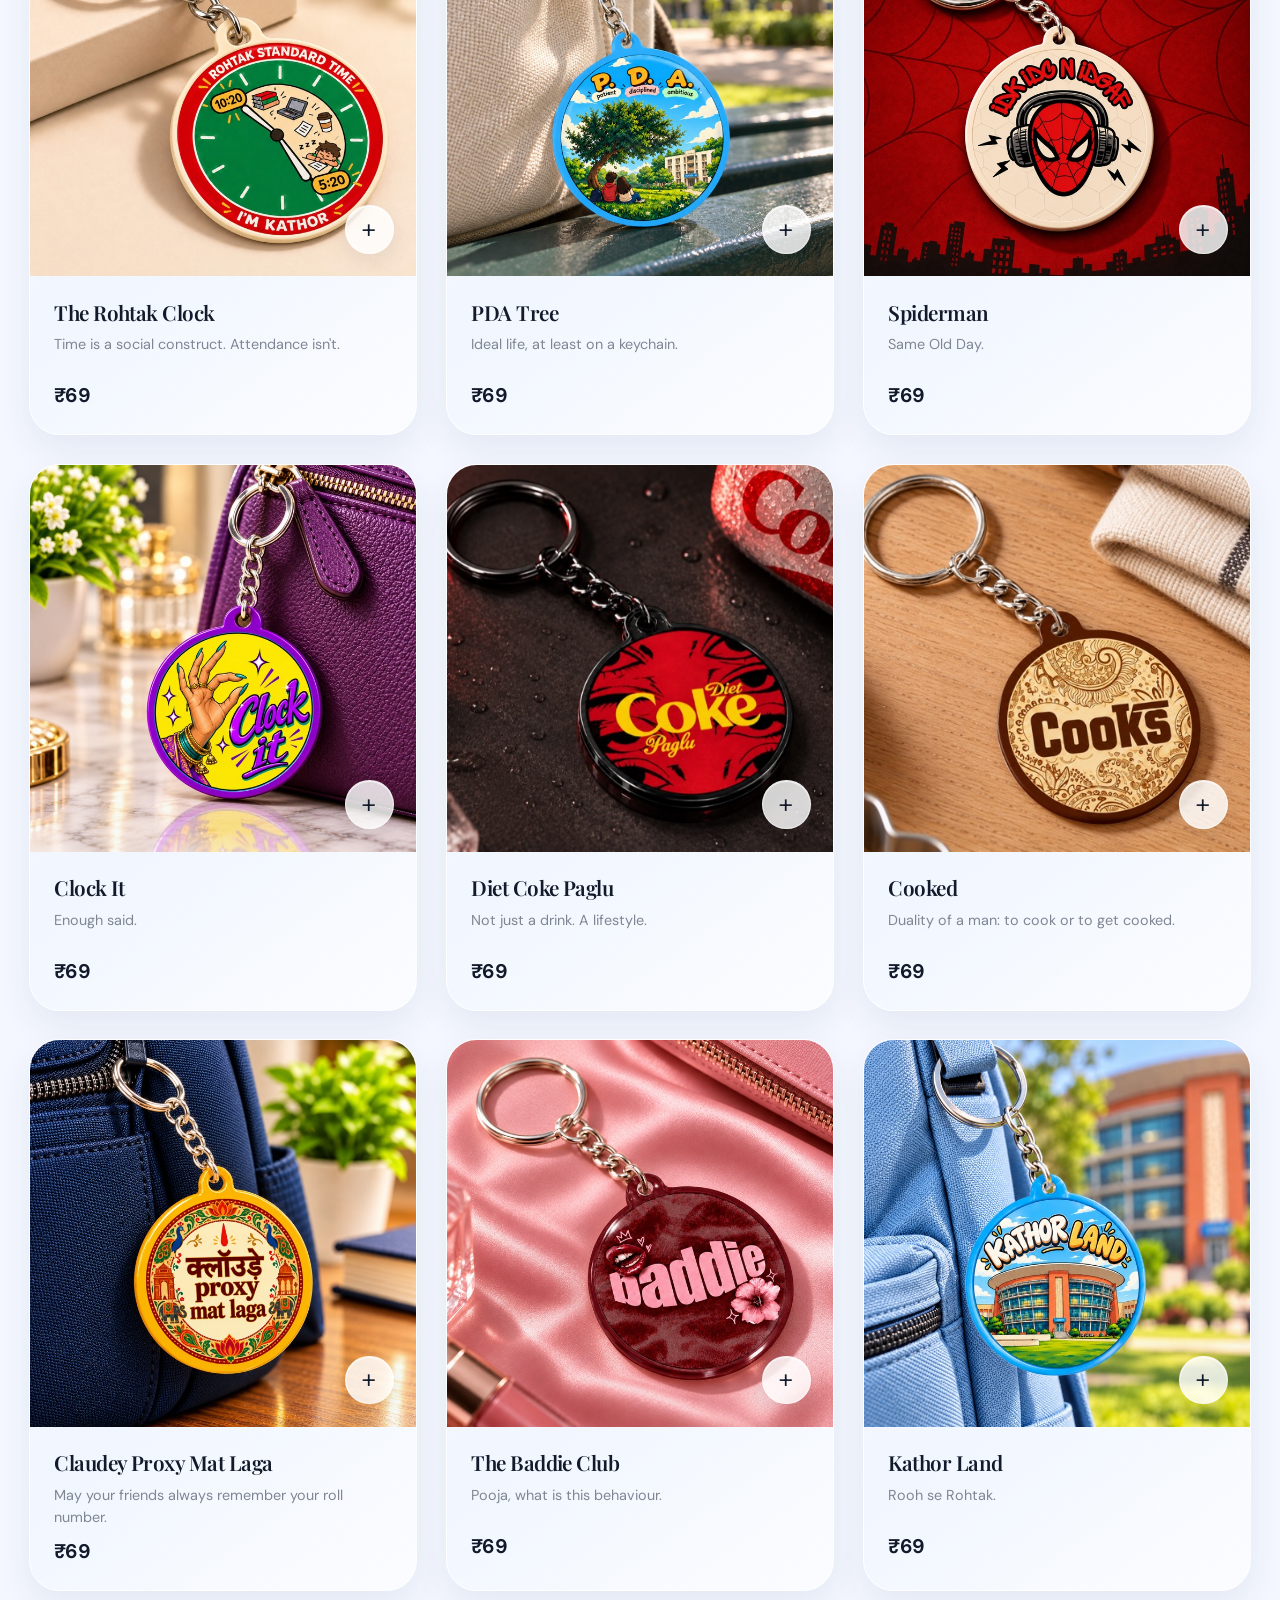
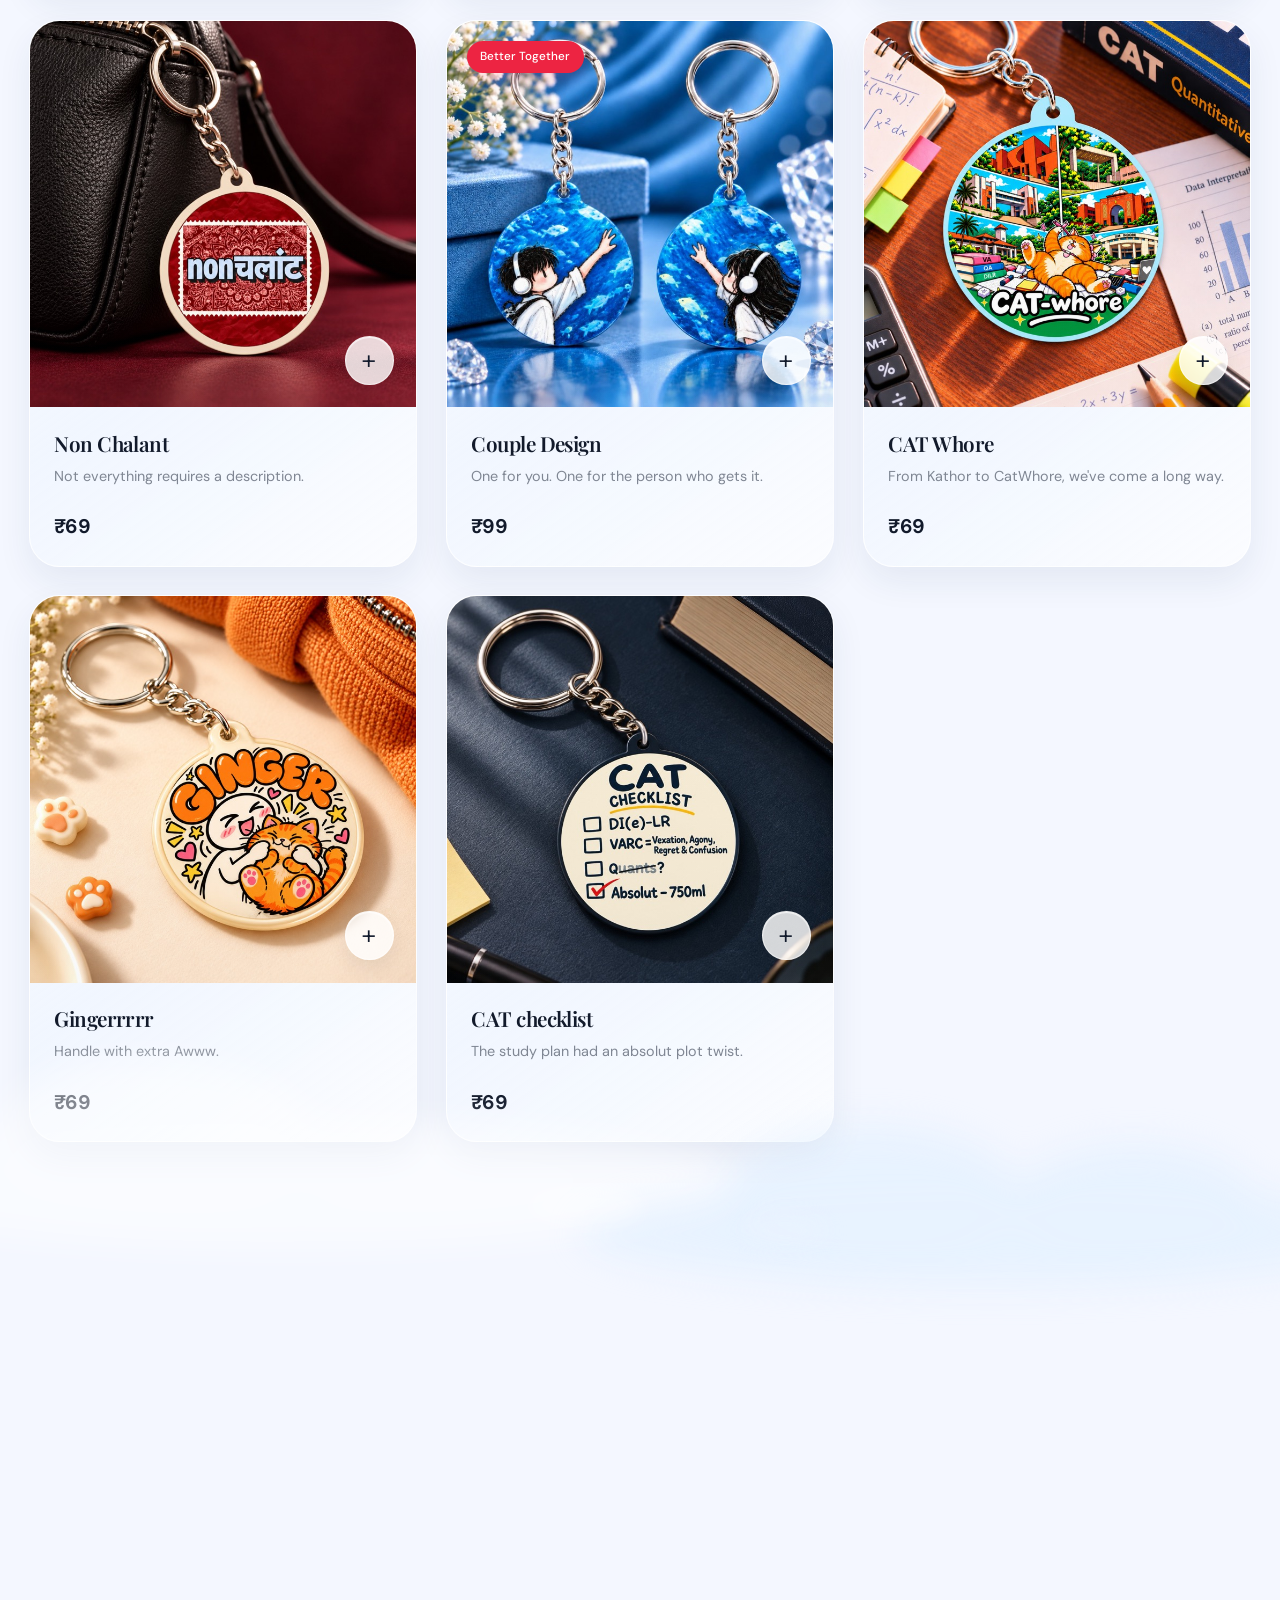
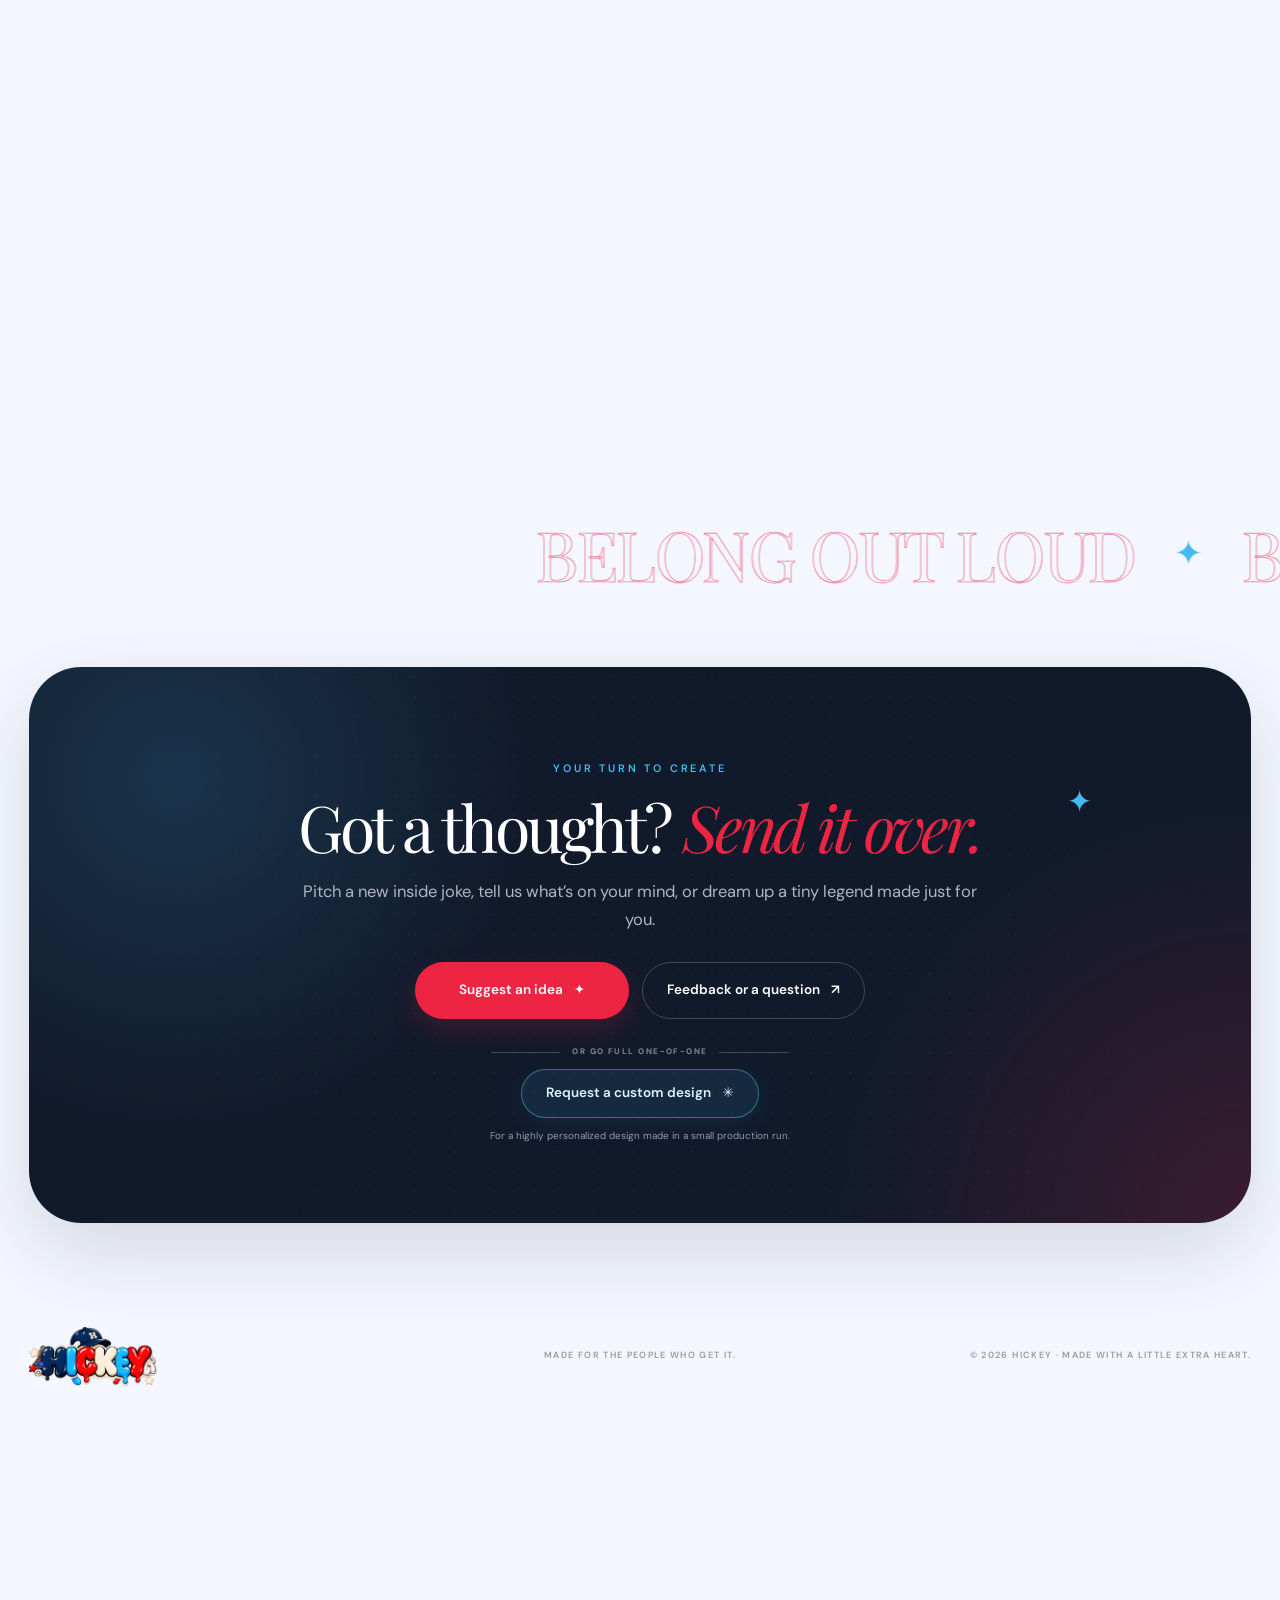
==== commit 5382ec93: "Use exact production logo asset and logo styling on staging" ====
--- a/index.html
+++ b/index.html
@@ -10,7 +10,7 @@
     <link rel="preconnect" href="https://fonts.googleapis.com">
     <link rel="preconnect" href="https://fonts.gstatic.com" crossorigin>
     <link href="https://fonts.googleapis.com/css2?family=DM+Sans:wght@400;500;600;700&family=Playfair+Display:ital,wght@0,400;0,500;0,600;1,400;1,500&display=swap" rel="stylesheet">
-    <link rel="stylesheet" href="styles.css?v=1795792800">
+    <link rel="stylesheet" href="styles.css?v=1795796400">
     <script>
       try {
         if (localStorage.getItem("hickey-theme") === "dark") {
@@ -21,9 +21,9 @@
 
     <script src="https://checkout.razorpay.com/v1/checkout.js" defer></script>
     <script src="https://accounts.google.com/gsi/client" async defer></script>
-    <script src="stickers-catalog.js?v=1795792800" defer></script>
-    <script src="auth-client.js?v=1795792800" defer></script>
-    <script src="script.js?v=1795792800" defer></script>
+    <script src="stickers-catalog.js?v=1795796400" defer></script>
+    <script src="auth-client.js?v=1795796400" defer></script>
+    <script src="script.js?v=1795796400" defer></script>
   </head>
   <body>
     <div class="page-glow" aria-hidden="true"></div>
@@ -68,7 +68,7 @@
         <div class="hero-spark spark-three" aria-hidden="true">✦</div>
         <div class="firefly-layer" id="firefly-layer" aria-hidden="true"></div>
         <div class="hero-copy">
-          <div class="brand-lockup"><img class="hickey-logo" src="assets/hickey-logo-opt.png?v=1795721947" width="960" height="502" fetchpriority="high" decoding="async" alt="Hickey"></div>
+          <div class="brand-lockup"><img class="hickey-logo" src="assets/hickey-logo-official.png?v=1795796400" width="2126" height="996" fetchpriority="high" decoding="async" alt="Hickey"></div>
           <h1>Wear your humour.<br><em>Belong</em> out loud.</h1>
           <p class="hero-description">Hickey is a brand born of passionate college students, crafted for the jokes, little moments, and people that make campus feel like yours.</p>
           <a class="scroll-cue" href="#treasury"><span>SCROLL</span><span class="scroll-arrow" aria-hidden="true">↓</span></a>
@@ -286,7 +286,7 @@
     </main>
 
     <footer class="site-footer section-wrap">
-      <a class="footer-logo" href="#home" aria-label="Hickey home"><img src="assets/hickey-logo-opt.png?v=1795721947" width="960" height="502" loading="lazy" decoding="async" alt=""></a>
+      <a class="footer-logo" href="#home" aria-label="Hickey home"><img src="assets/hickey-logo-official.png?v=1795796400" width="2126" height="996" loading="lazy" decoding="async" alt=""></a>
       <span>MADE FOR THE PEOPLE WHO GET IT.</span>
       <span>© <span id="year"></span> HICKEY · MADE WITH A LITTLE EXTRA HEART.</span>
       
@@ -371,7 +371,7 @@
         <button class="icon-button checkout-close" id="close-checkout" aria-label="Close checkout">×</button>
         <div class="checkout-layout" id="checkout-layout">
           <aside class="checkout-summary-panel" aria-label="Your order summary">
-            <a class="checkout-brand" href="#home"><img src="assets/hickey-logo-opt.png?v=1795721947" width="960" height="502" loading="lazy" decoding="async" alt="Hickey"></a>
+            <a class="checkout-brand" href="#home"><img src="assets/hickey-logo-official.png?v=1795796400" width="2126" height="996" loading="lazy" decoding="async" alt="Hickey"></a>
             <h3>Basket<br><em>of joy.</em></h3>
             <div class="checkout-summary-items" id="checkout-summary-items"></div>
             <div class="checkout-summary-total"><span>Total</span><strong id="checkout-sidebar-total">₹0</strong></div>
--- a/styles.css
+++ b/styles.css
@@ -43,7 +43,7 @@
 .hero-eyebrow { margin-bottom: 23px; padding: 10px 23px; border: 1px solid rgba(255,255,255,.96); border-radius: 99px; background: rgba(255,255,255,.62); box-shadow: 0 7px 30px rgba(29,44,77,.04); color: #656b77; font-size: 13px; letter-spacing: .28em; }
 .red-dot { width: 9px; height: 9px; border-radius: 50%; background: var(--red); box-shadow: 0 0 0 4px rgba(237,36,66,.08); }
 .brand-lockup { width: min(760px, 82vw); margin: -1px auto -10px; }
-.hickey-logo { display: block; width: 100%; height: auto; overflow: visible; filter: drop-shadow(0 10px 24px rgba(18,26,43,.07)); }
+.hickey-logo { display: block; width: 100%; height: auto; overflow: visible; filter: drop-shadow(0 10px 24px rgba(18,26,43,.07)) contrast(1.03) saturate(1.03); }
 html.motion-ready .hero.is-active .brand-lockup { animation: hero-logo-enter .95s .12s cubic-bezier(.19,1,.22,1) both; }
 html.motion-ready .hero.is-active .hickey-logo { animation: logo-float 5s 1.1s ease-in-out infinite; }
 html.motion-ready .hero.is-active h1 { animation: hero-rise .82s .28s cubic-bezier(.2,.8,.2,1) both; }
@@ -2222,14 +2222,7 @@
   .slot-category-copy { grid-column: 2; }
 }
 
-/* Keep every logo image pixel-identical when dark mode is applied. */
-:root[data-theme="dark"] .brand-lockup,
-:root[data-theme="dark"] .hickey-logo,
-:root[data-theme="dark"] .footer-logo img,
-:root[data-theme="dark"] .checkout-brand img {
-  animation: none !important;
-  filter: none !important;
-  transform: none !important;
-  opacity: 1 !important;
-  mix-blend-mode: normal !important;
-}
+/* Match the live Hickey site's exact logo treatment in dark mode. */
+:root[data-theme="dark"] .hickey-logo {
+  filter: drop-shadow(0 12px 28px rgba(0,0,0,.55)) contrast(1.04) saturate(1.06);
+}
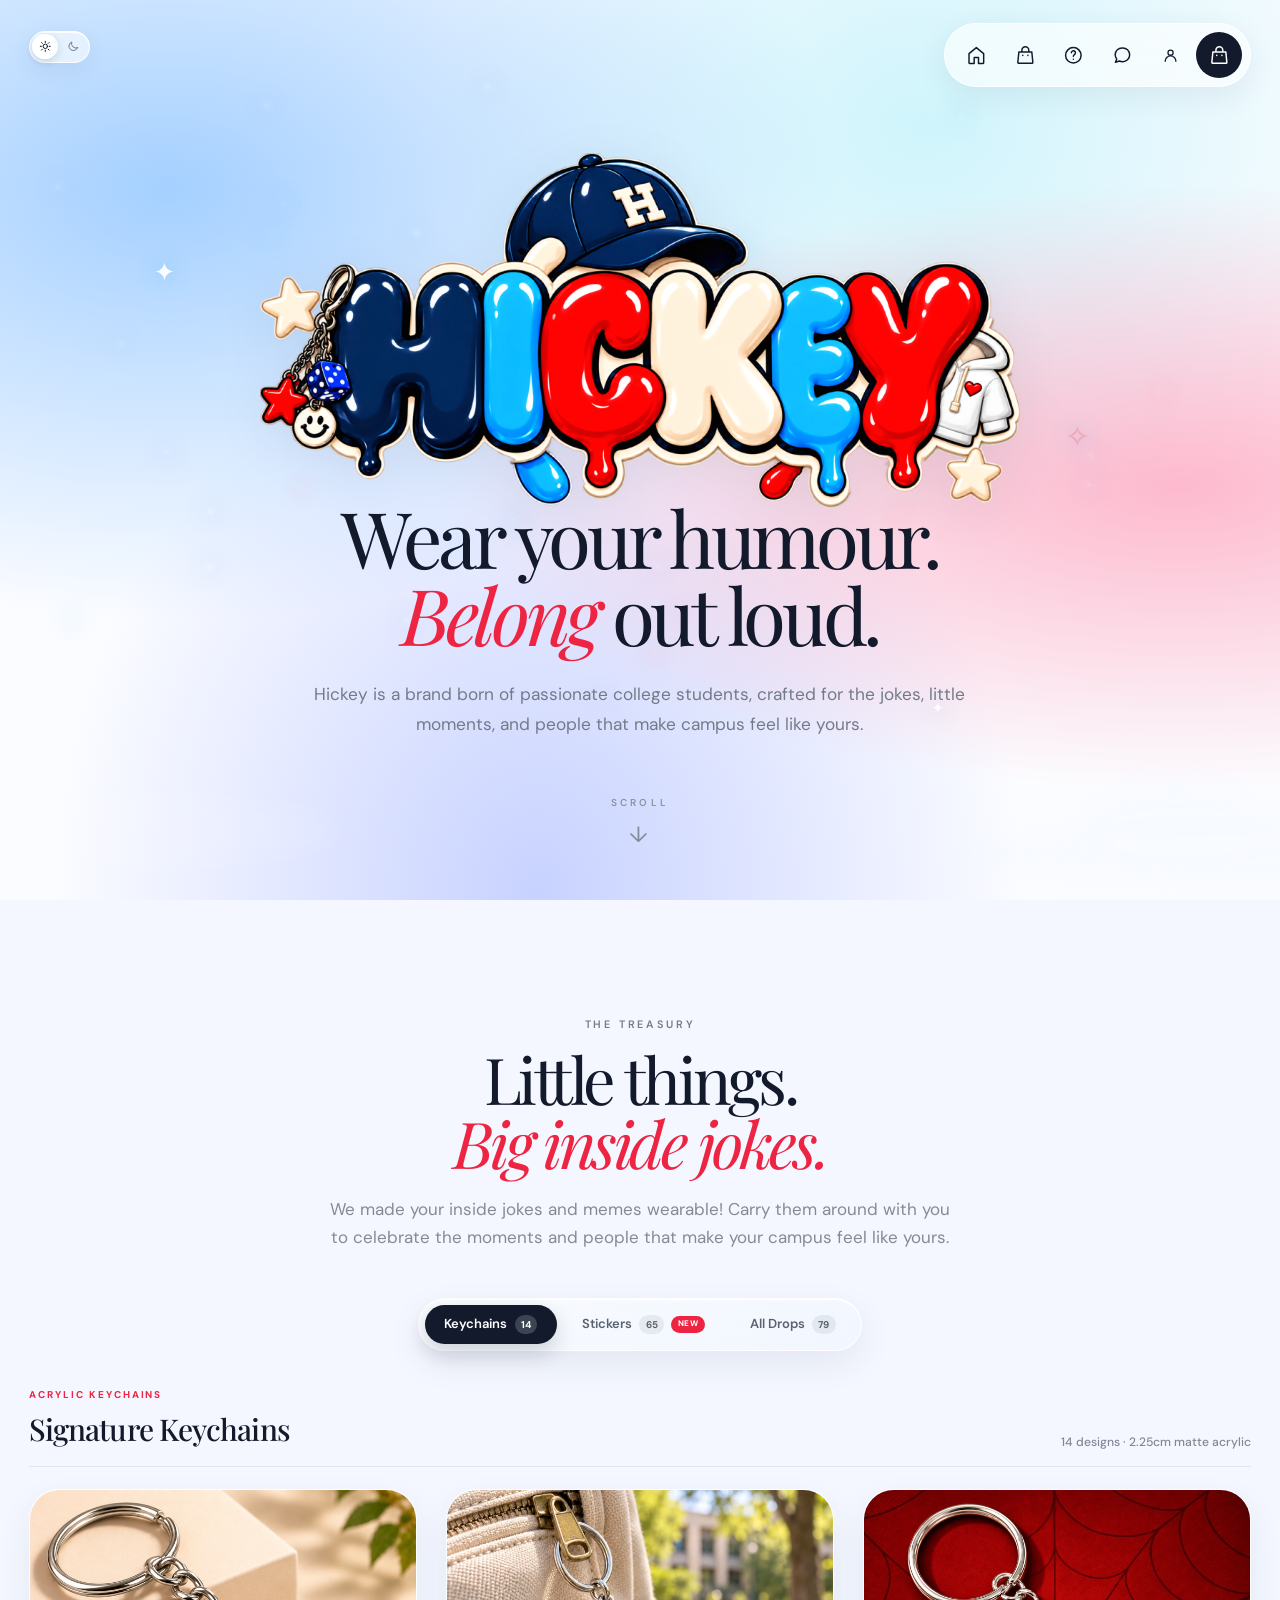
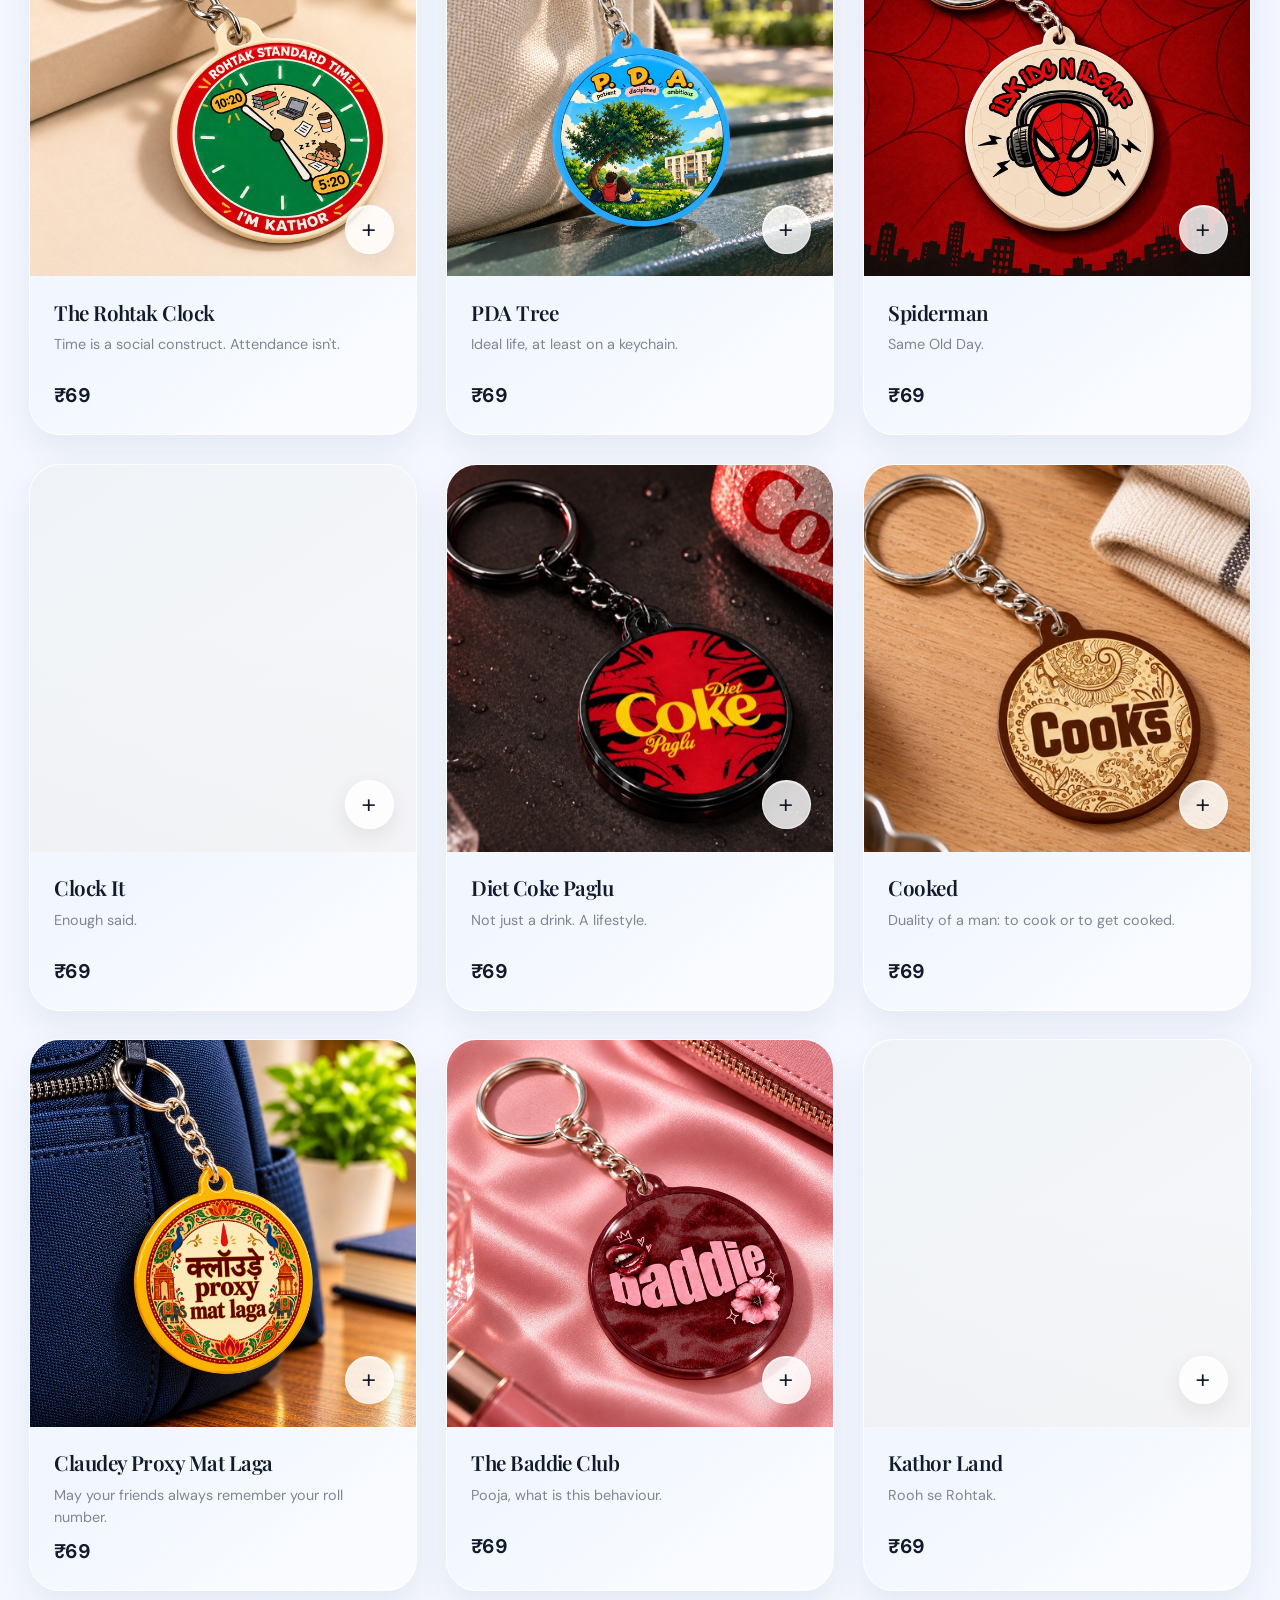
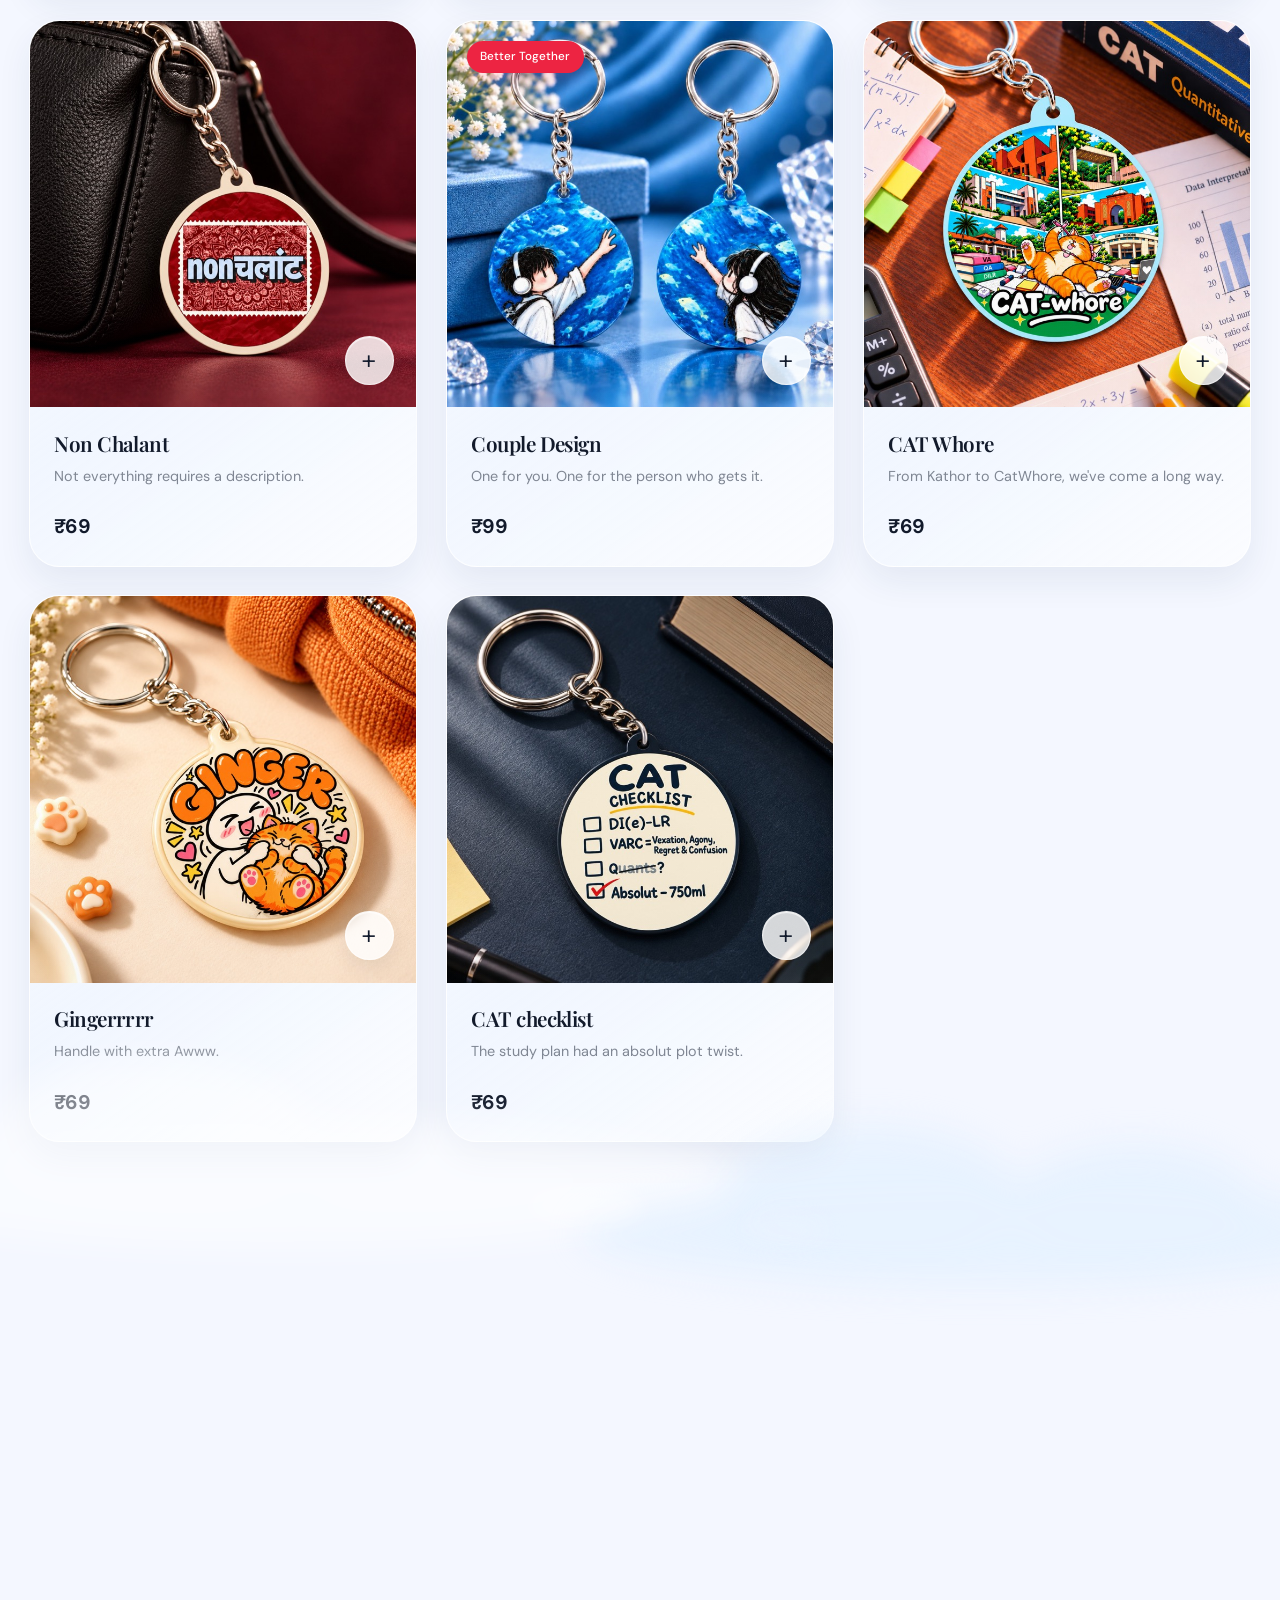
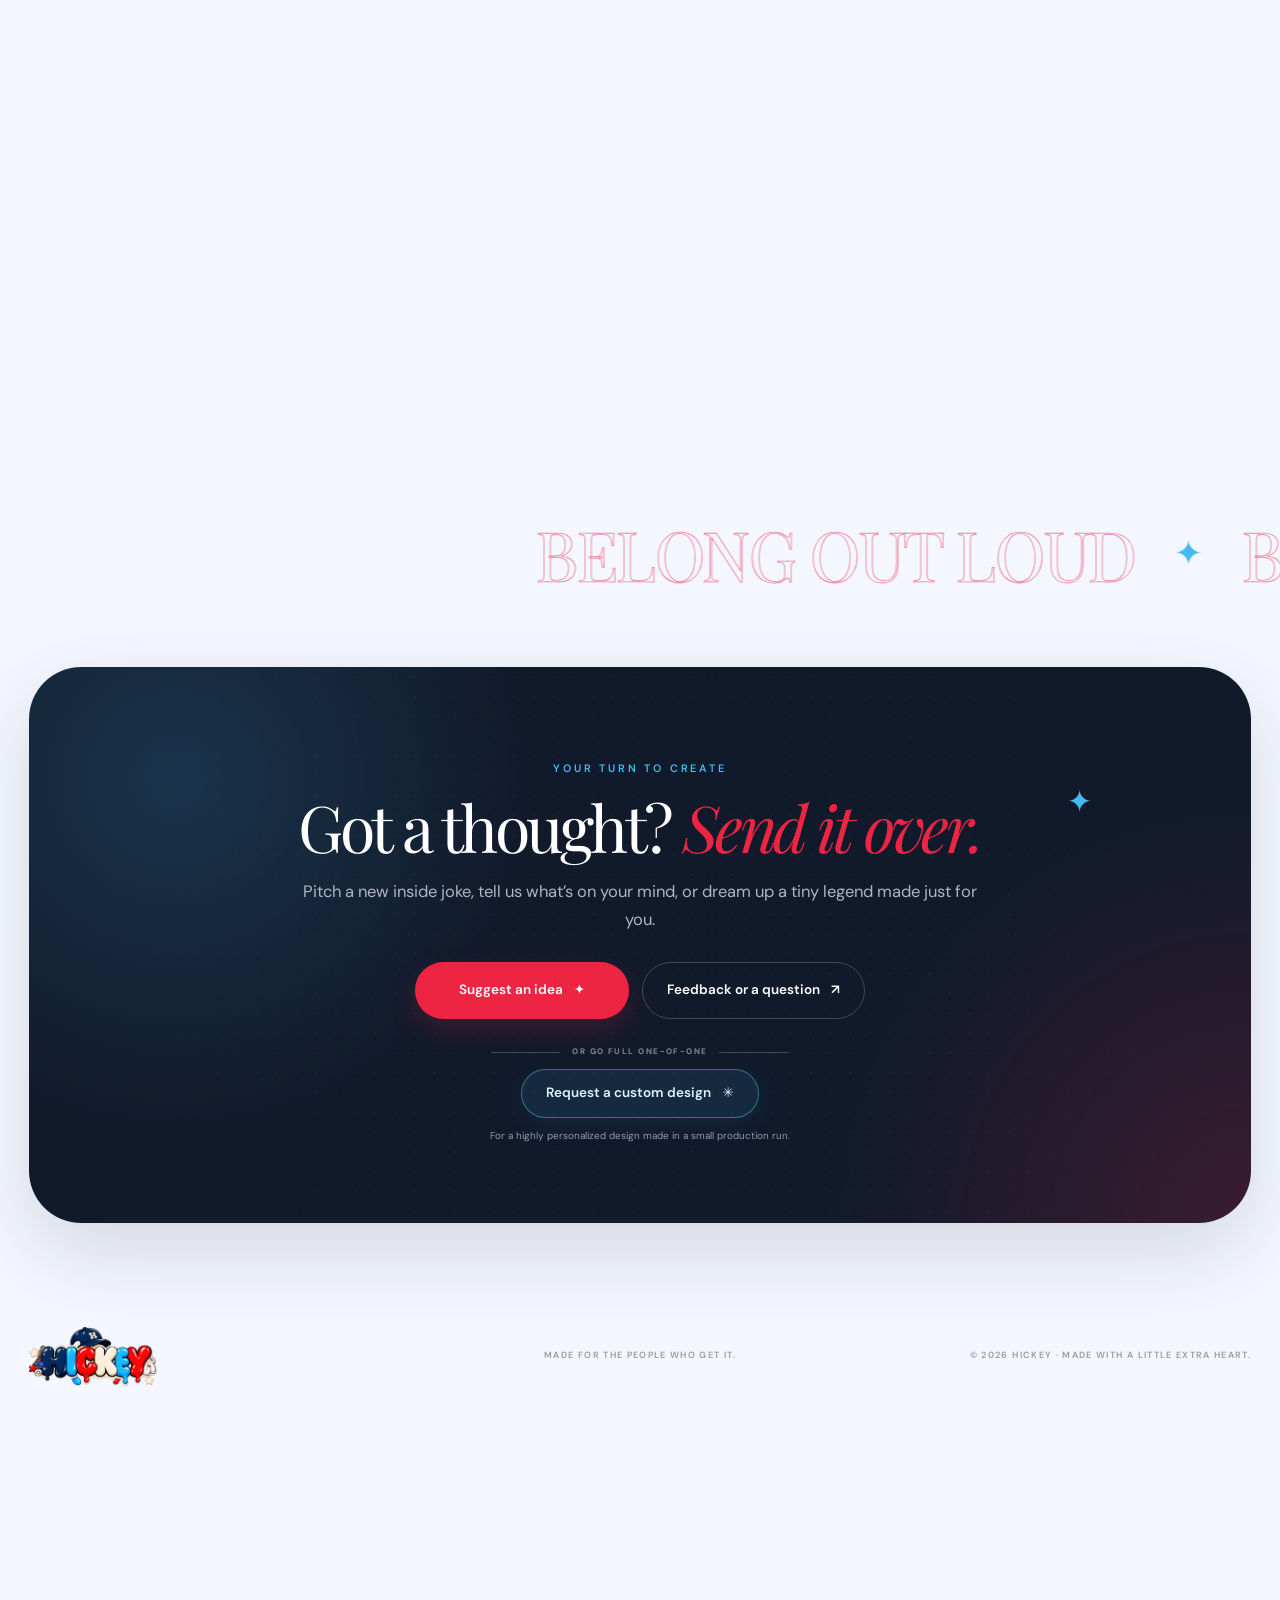
==== commit 759dbbbb: "Snap sticker pack indicator directly to active tab" ====
--- a/index.html
+++ b/index.html
@@ -10,7 +10,7 @@
     <link rel="preconnect" href="https://fonts.googleapis.com">
     <link rel="preconnect" href="https://fonts.gstatic.com" crossorigin>
     <link href="https://fonts.googleapis.com/css2?family=DM+Sans:wght@400;500;600;700&family=Playfair+Display:ital,wght@0,400;0,500;0,600;1,400;1,500&display=swap" rel="stylesheet">
-    <link rel="stylesheet" href="styles.css?v=1795796400">
+    <link rel="stylesheet" href="styles.css?v=1795800000">
     <script>
       try {
         if (localStorage.getItem("hickey-theme") === "dark") {
@@ -21,9 +21,9 @@
 
     <script src="https://checkout.razorpay.com/v1/checkout.js" defer></script>
     <script src="https://accounts.google.com/gsi/client" async defer></script>
-    <script src="stickers-catalog.js?v=1795796400" defer></script>
-    <script src="auth-client.js?v=1795796400" defer></script>
-    <script src="script.js?v=1795796400" defer></script>
+    <script src="stickers-catalog.js?v=1795800000" defer></script>
+    <script src="auth-client.js?v=1795800000" defer></script>
+    <script src="script.js?v=1795800000" defer></script>
   </head>
   <body>
     <div class="page-glow" aria-hidden="true"></div>
@@ -68,7 +68,7 @@
         <div class="hero-spark spark-three" aria-hidden="true">✦</div>
         <div class="firefly-layer" id="firefly-layer" aria-hidden="true"></div>
         <div class="hero-copy">
-          <div class="brand-lockup"><img class="hickey-logo" src="assets/hickey-logo-official.png?v=1795796400" width="2126" height="996" fetchpriority="high" decoding="async" alt="Hickey"></div>
+          <div class="brand-lockup"><img class="hickey-logo" src="assets/hickey-logo-official.png?v=1795800000" width="2126" height="996" fetchpriority="high" decoding="async" alt="Hickey"></div>
           <h1>Wear your humour.<br><em>Belong</em> out loud.</h1>
           <p class="hero-description">Hickey is a brand born of passionate college students, crafted for the jokes, little moments, and people that make campus feel like yours.</p>
           <a class="scroll-cue" href="#treasury"><span>SCROLL</span><span class="scroll-arrow" aria-hidden="true">↓</span></a>
@@ -286,7 +286,7 @@
     </main>
 
     <footer class="site-footer section-wrap">
-      <a class="footer-logo" href="#home" aria-label="Hickey home"><img src="assets/hickey-logo-official.png?v=1795796400" width="2126" height="996" loading="lazy" decoding="async" alt=""></a>
+      <a class="footer-logo" href="#home" aria-label="Hickey home"><img src="assets/hickey-logo-official.png?v=1795800000" width="2126" height="996" loading="lazy" decoding="async" alt=""></a>
       <span>MADE FOR THE PEOPLE WHO GET IT.</span>
       <span>© <span id="year"></span> HICKEY · MADE WITH A LITTLE EXTRA HEART.</span>
       
@@ -371,7 +371,7 @@
         <button class="icon-button checkout-close" id="close-checkout" aria-label="Close checkout">×</button>
         <div class="checkout-layout" id="checkout-layout">
           <aside class="checkout-summary-panel" aria-label="Your order summary">
-            <a class="checkout-brand" href="#home"><img src="assets/hickey-logo-official.png?v=1795796400" width="2126" height="996" loading="lazy" decoding="async" alt="Hickey"></a>
+            <a class="checkout-brand" href="#home"><img src="assets/hickey-logo-official.png?v=1795800000" width="2126" height="996" loading="lazy" decoding="async" alt="Hickey"></a>
             <h3>Basket<br><em>of joy.</em></h3>
             <div class="checkout-summary-items" id="checkout-summary-items"></div>
             <div class="checkout-summary-total"><span>Total</span><strong id="checkout-sidebar-total">₹0</strong></div>
--- a/styles.css
+++ b/styles.css
@@ -1319,8 +1319,8 @@
   border-radius: 999px;
   background: var(--ink);
   box-shadow: 0 8px 22px rgba(18,26,43,.2);
-  transition: transform .42s cubic-bezier(.22, 1, .36, 1), width .42s cubic-bezier(.22, 1, .36, 1), height .42s cubic-bezier(.22, 1, .36, 1);
-  will-change: transform, width;
+  transition: none !important;
+  will-change: auto;
   pointer-events: none;
 }
 .pack-pill {
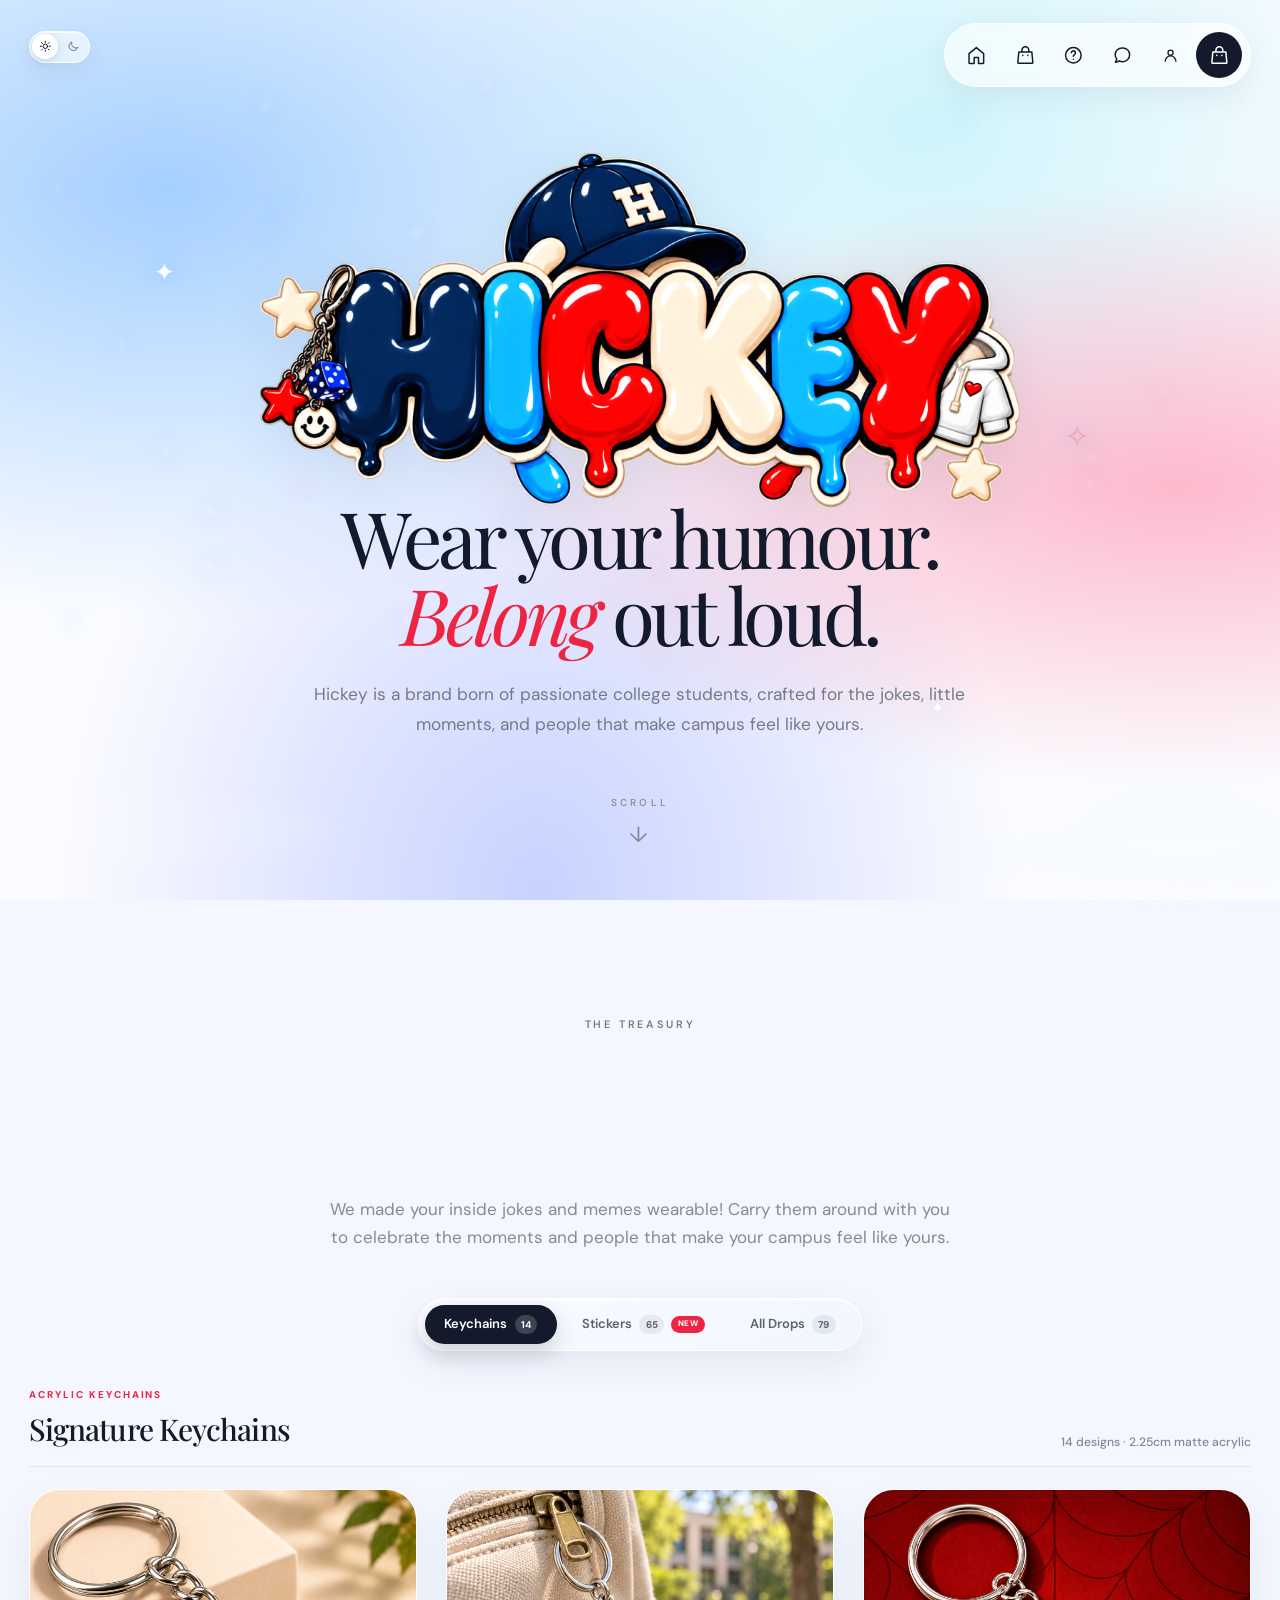
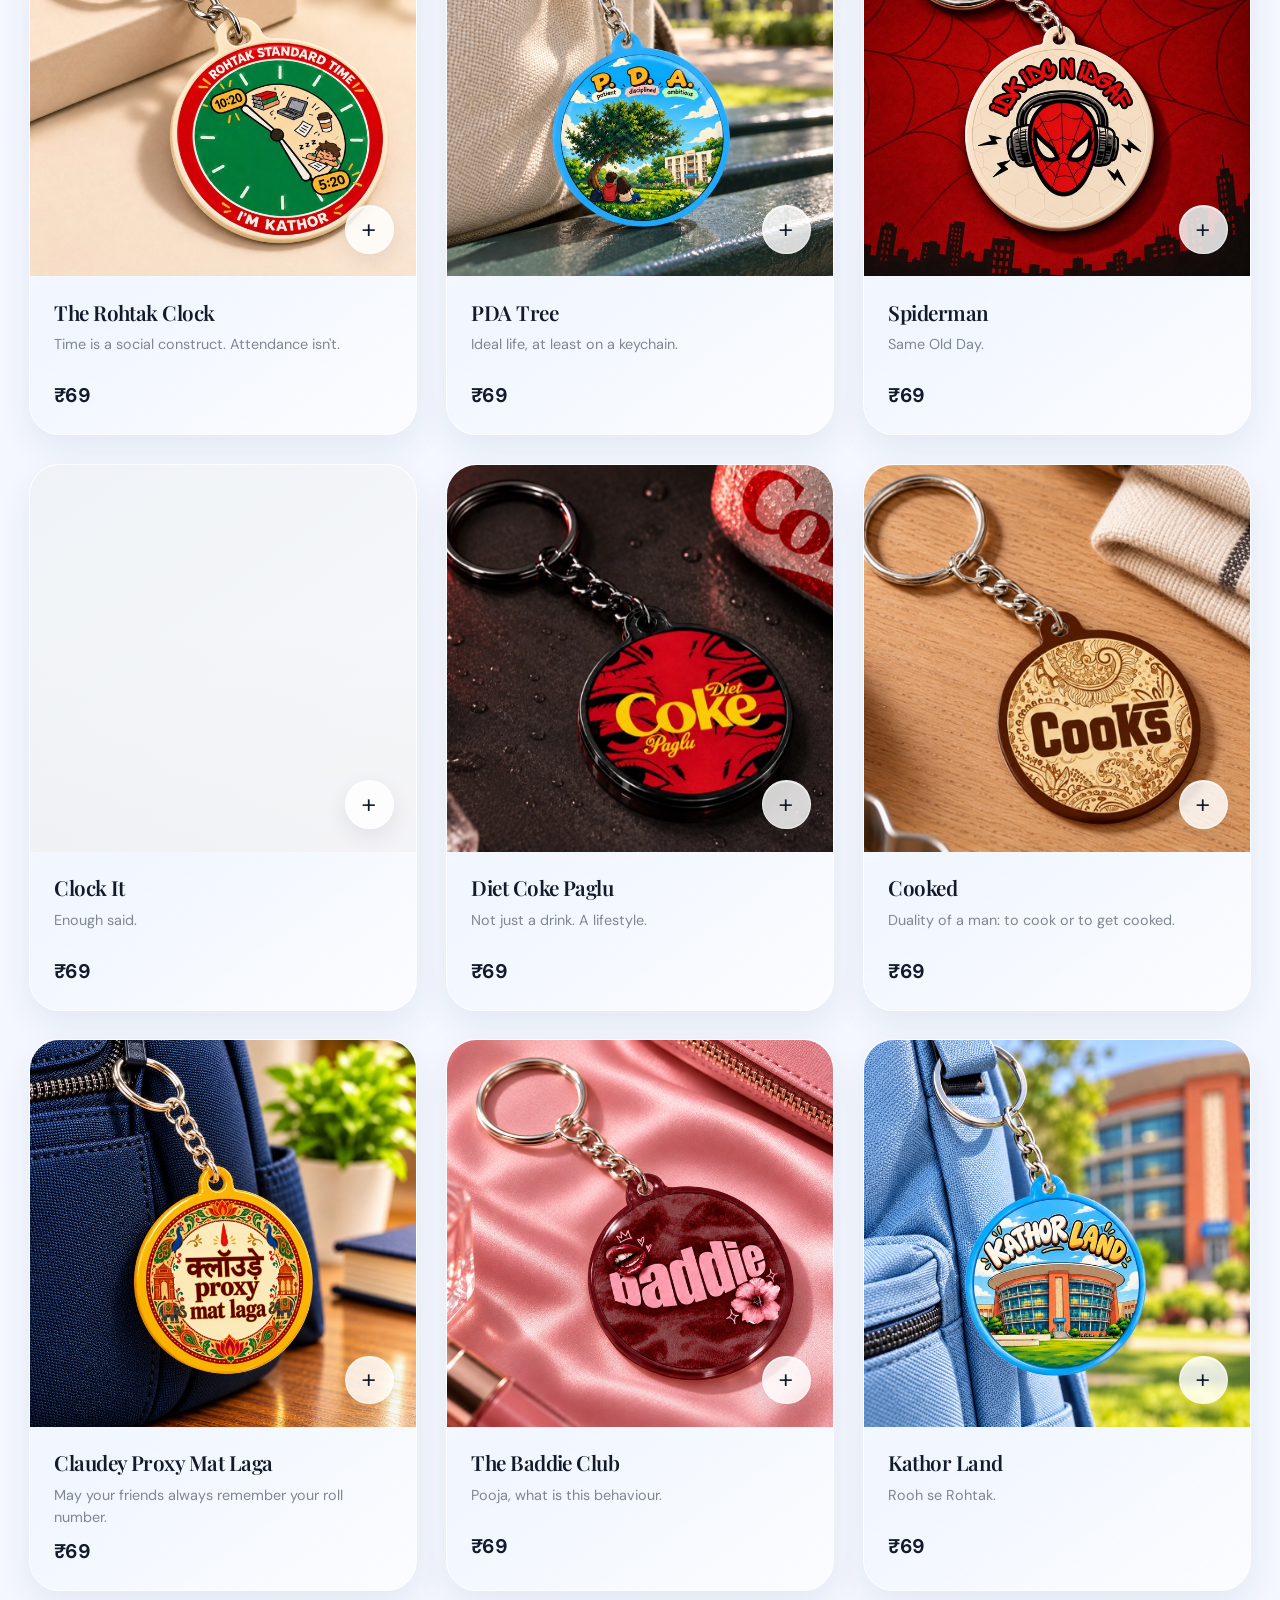
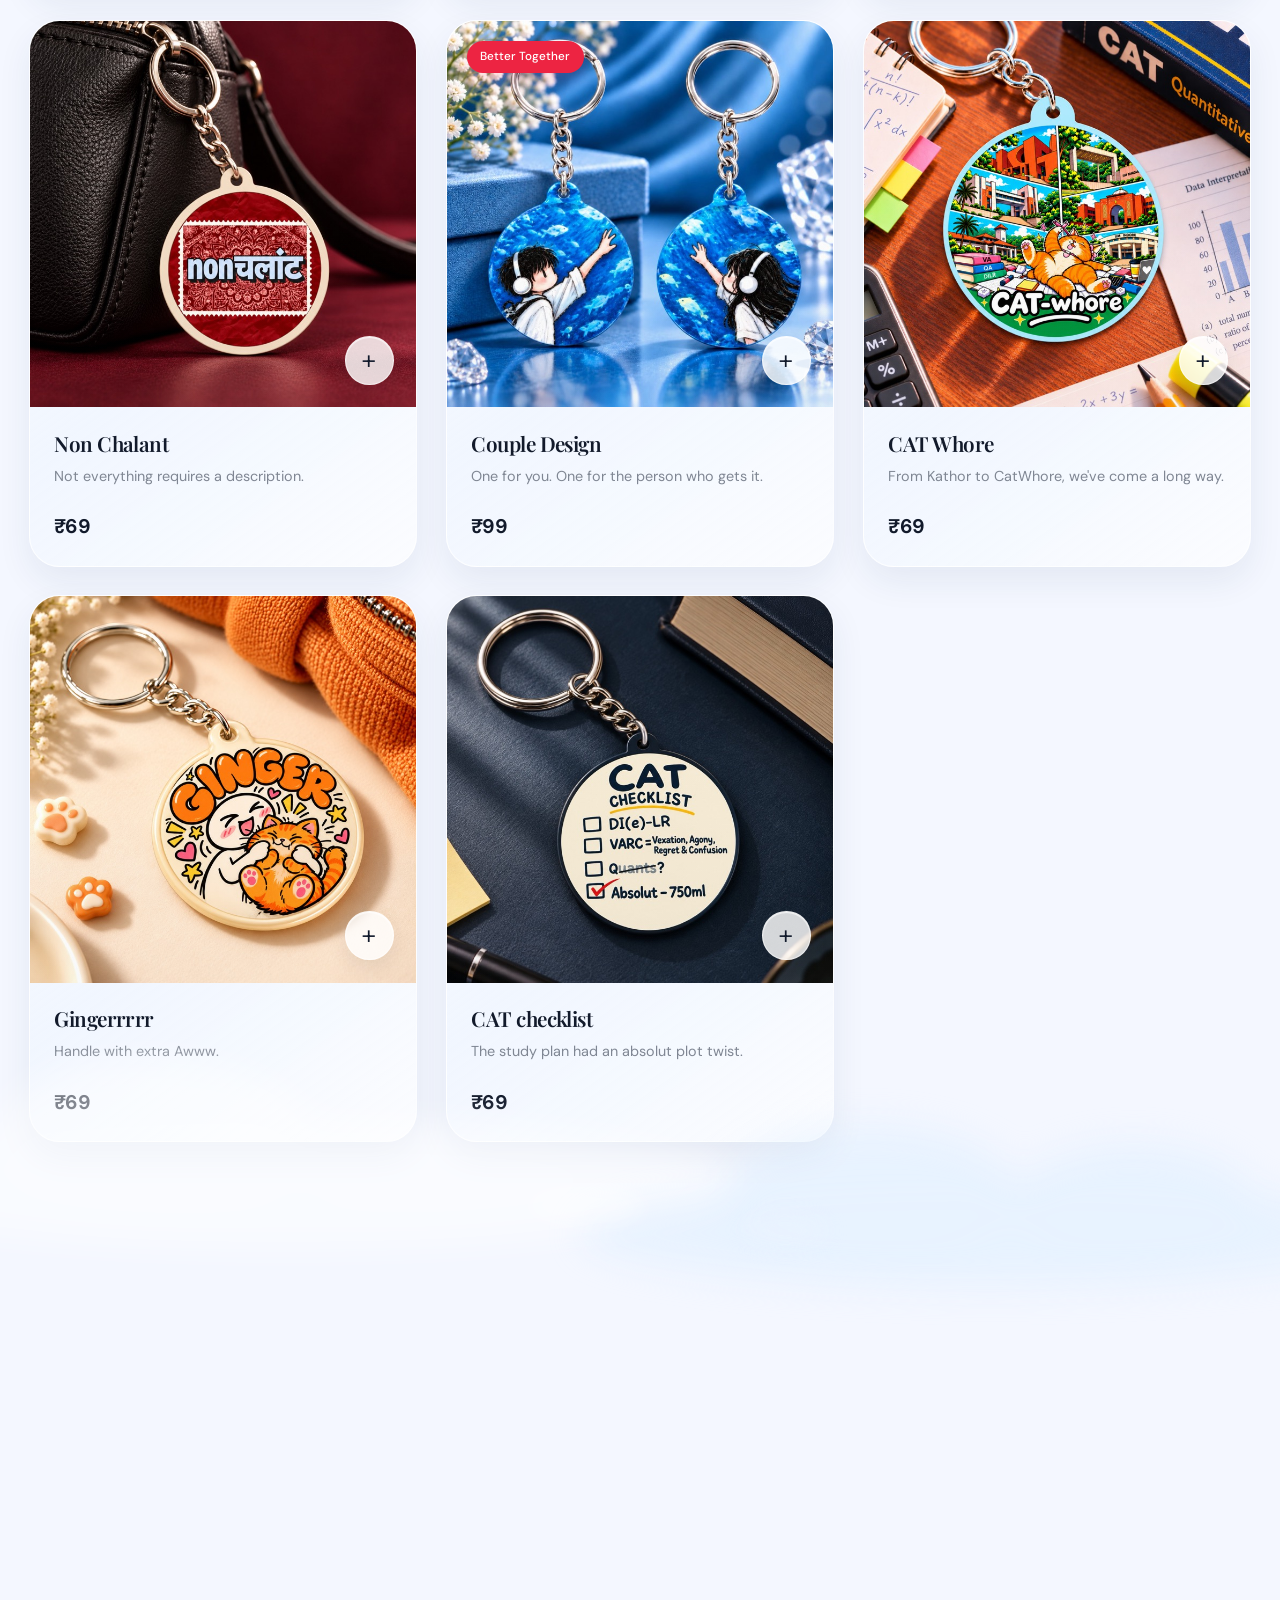
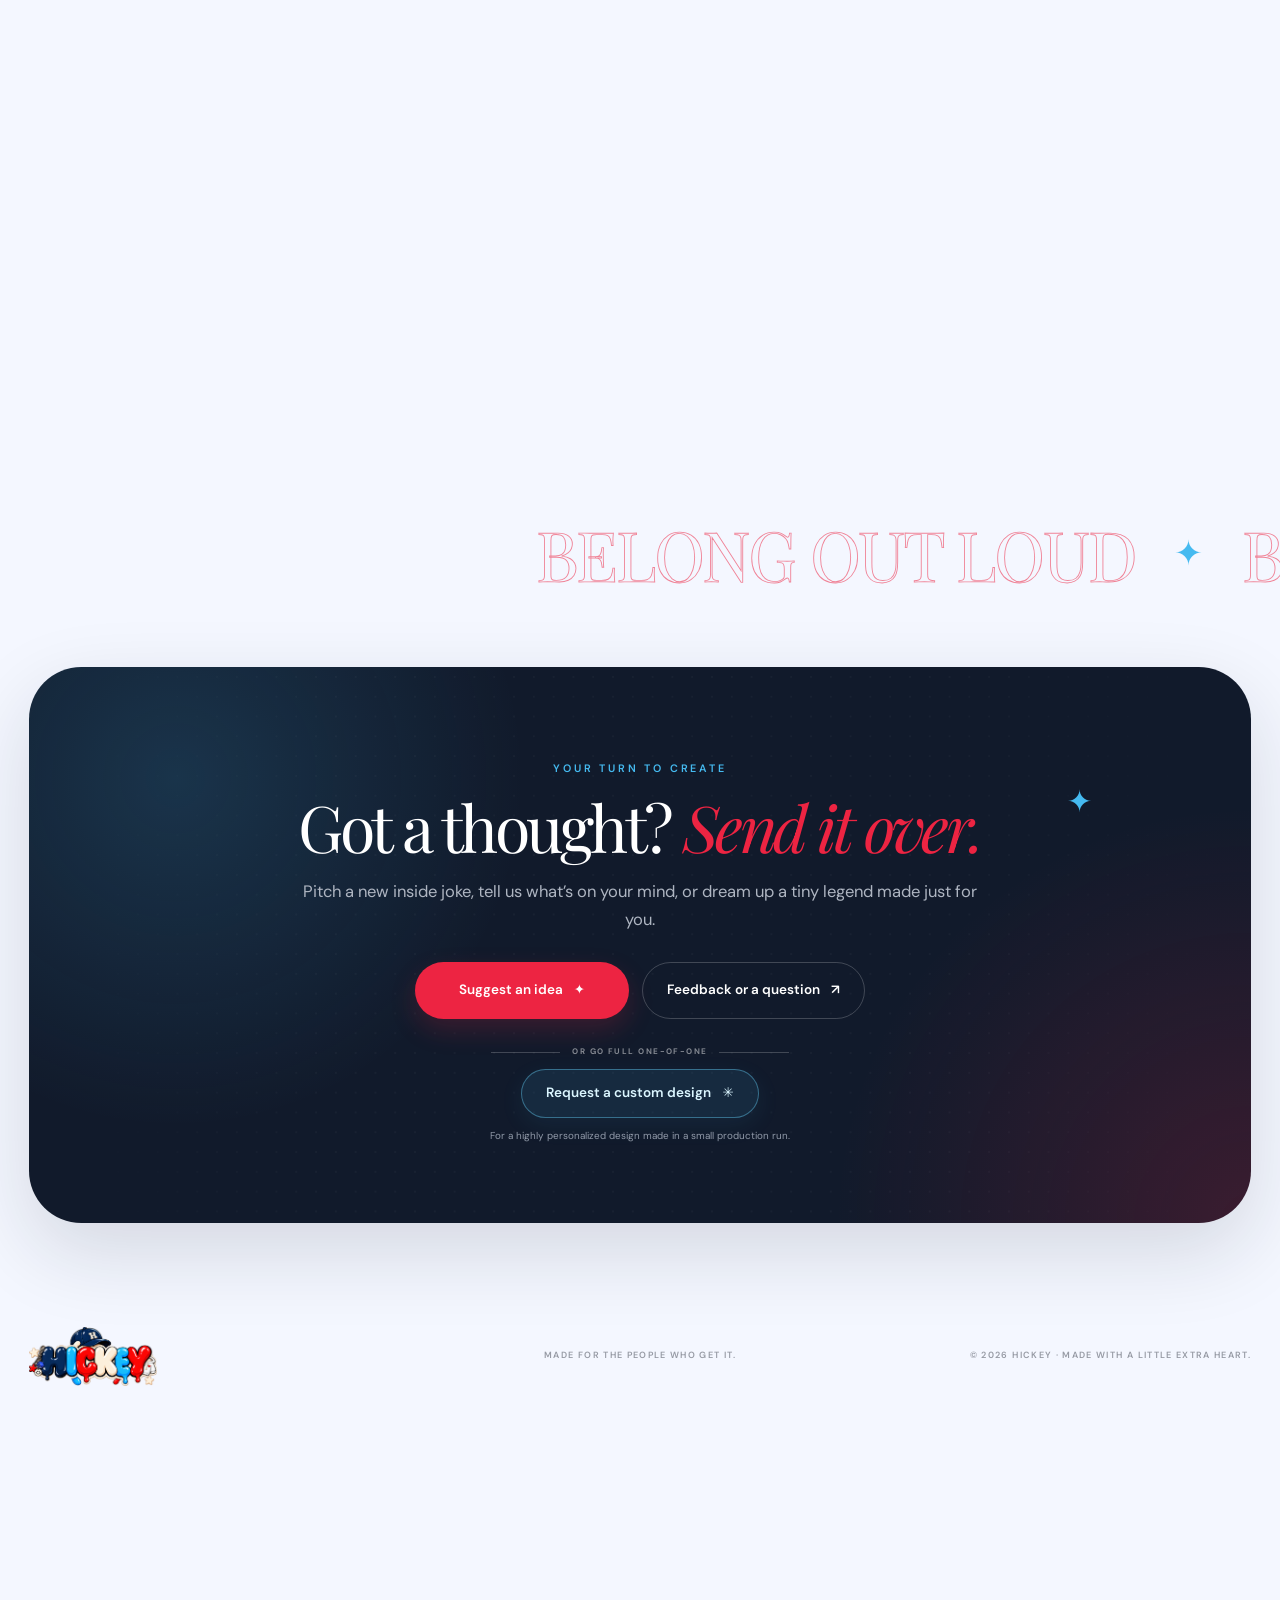
==== commit cdeb6c63: "Position sticker pack indicator synchronously across tab switches" ====
--- a/index.html
+++ b/index.html
@@ -10,7 +10,7 @@
     <link rel="preconnect" href="https://fonts.googleapis.com">
     <link rel="preconnect" href="https://fonts.gstatic.com" crossorigin>
     <link href="https://fonts.googleapis.com/css2?family=DM+Sans:wght@400;500;600;700&family=Playfair+Display:ital,wght@0,400;0,500;0,600;1,400;1,500&display=swap" rel="stylesheet">
-    <link rel="stylesheet" href="styles.css?v=1795800000">
+    <link rel="stylesheet" href="styles.css?v=1795803600">
     <script>
       try {
         if (localStorage.getItem("hickey-theme") === "dark") {
@@ -21,9 +21,9 @@
 
     <script src="https://checkout.razorpay.com/v1/checkout.js" defer></script>
     <script src="https://accounts.google.com/gsi/client" async defer></script>
-    <script src="stickers-catalog.js?v=1795800000" defer></script>
-    <script src="auth-client.js?v=1795800000" defer></script>
-    <script src="script.js?v=1795800000" defer></script>
+    <script src="stickers-catalog.js?v=1795803600" defer></script>
+    <script src="auth-client.js?v=1795803600" defer></script>
+    <script src="script.js?v=1795803600" defer></script>
   </head>
   <body>
     <div class="page-glow" aria-hidden="true"></div>
@@ -68,7 +68,7 @@
         <div class="hero-spark spark-three" aria-hidden="true">✦</div>
         <div class="firefly-layer" id="firefly-layer" aria-hidden="true"></div>
         <div class="hero-copy">
-          <div class="brand-lockup"><img class="hickey-logo" src="assets/hickey-logo-official.png?v=1795800000" width="2126" height="996" fetchpriority="high" decoding="async" alt="Hickey"></div>
+          <div class="brand-lockup"><img class="hickey-logo" src="assets/hickey-logo-official.png?v=1795803600" width="2126" height="996" fetchpriority="high" decoding="async" alt="Hickey"></div>
           <h1>Wear your humour.<br><em>Belong</em> out loud.</h1>
           <p class="hero-description">Hickey is a brand born of passionate college students, crafted for the jokes, little moments, and people that make campus feel like yours.</p>
           <a class="scroll-cue" href="#treasury"><span>SCROLL</span><span class="scroll-arrow" aria-hidden="true">↓</span></a>
@@ -286,7 +286,7 @@
     </main>
 
     <footer class="site-footer section-wrap">
-      <a class="footer-logo" href="#home" aria-label="Hickey home"><img src="assets/hickey-logo-official.png?v=1795800000" width="2126" height="996" loading="lazy" decoding="async" alt=""></a>
+      <a class="footer-logo" href="#home" aria-label="Hickey home"><img src="assets/hickey-logo-official.png?v=1795803600" width="2126" height="996" loading="lazy" decoding="async" alt=""></a>
       <span>MADE FOR THE PEOPLE WHO GET IT.</span>
       <span>© <span id="year"></span> HICKEY · MADE WITH A LITTLE EXTRA HEART.</span>
       
@@ -371,7 +371,7 @@
         <button class="icon-button checkout-close" id="close-checkout" aria-label="Close checkout">×</button>
         <div class="checkout-layout" id="checkout-layout">
           <aside class="checkout-summary-panel" aria-label="Your order summary">
-            <a class="checkout-brand" href="#home"><img src="assets/hickey-logo-official.png?v=1795800000" width="2126" height="996" loading="lazy" decoding="async" alt="Hickey"></a>
+            <a class="checkout-brand" href="#home"><img src="assets/hickey-logo-official.png?v=1795803600" width="2126" height="996" loading="lazy" decoding="async" alt="Hickey"></a>
             <h3>Basket<br><em>of joy.</em></h3>
             <div class="checkout-summary-items" id="checkout-summary-items"></div>
             <div class="checkout-summary-total"><span>Total</span><strong id="checkout-sidebar-total">₹0</strong></div>
